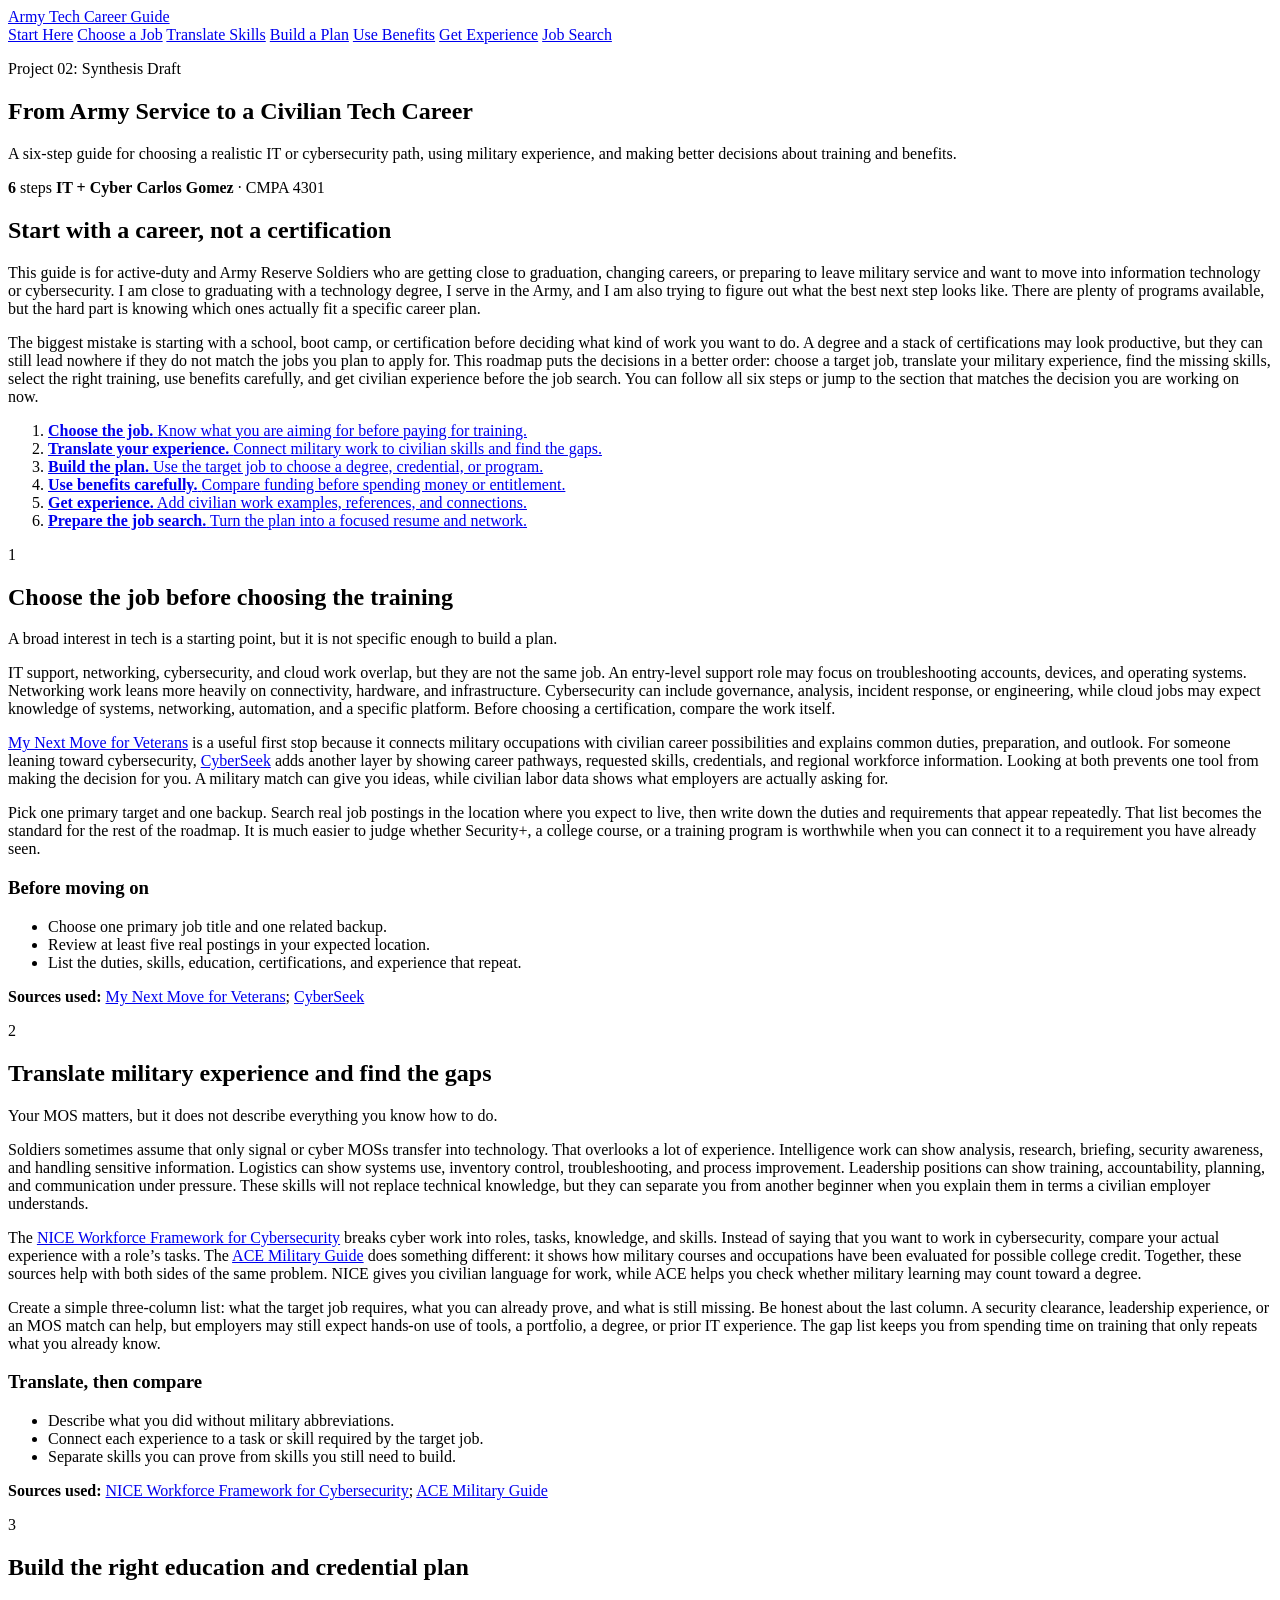
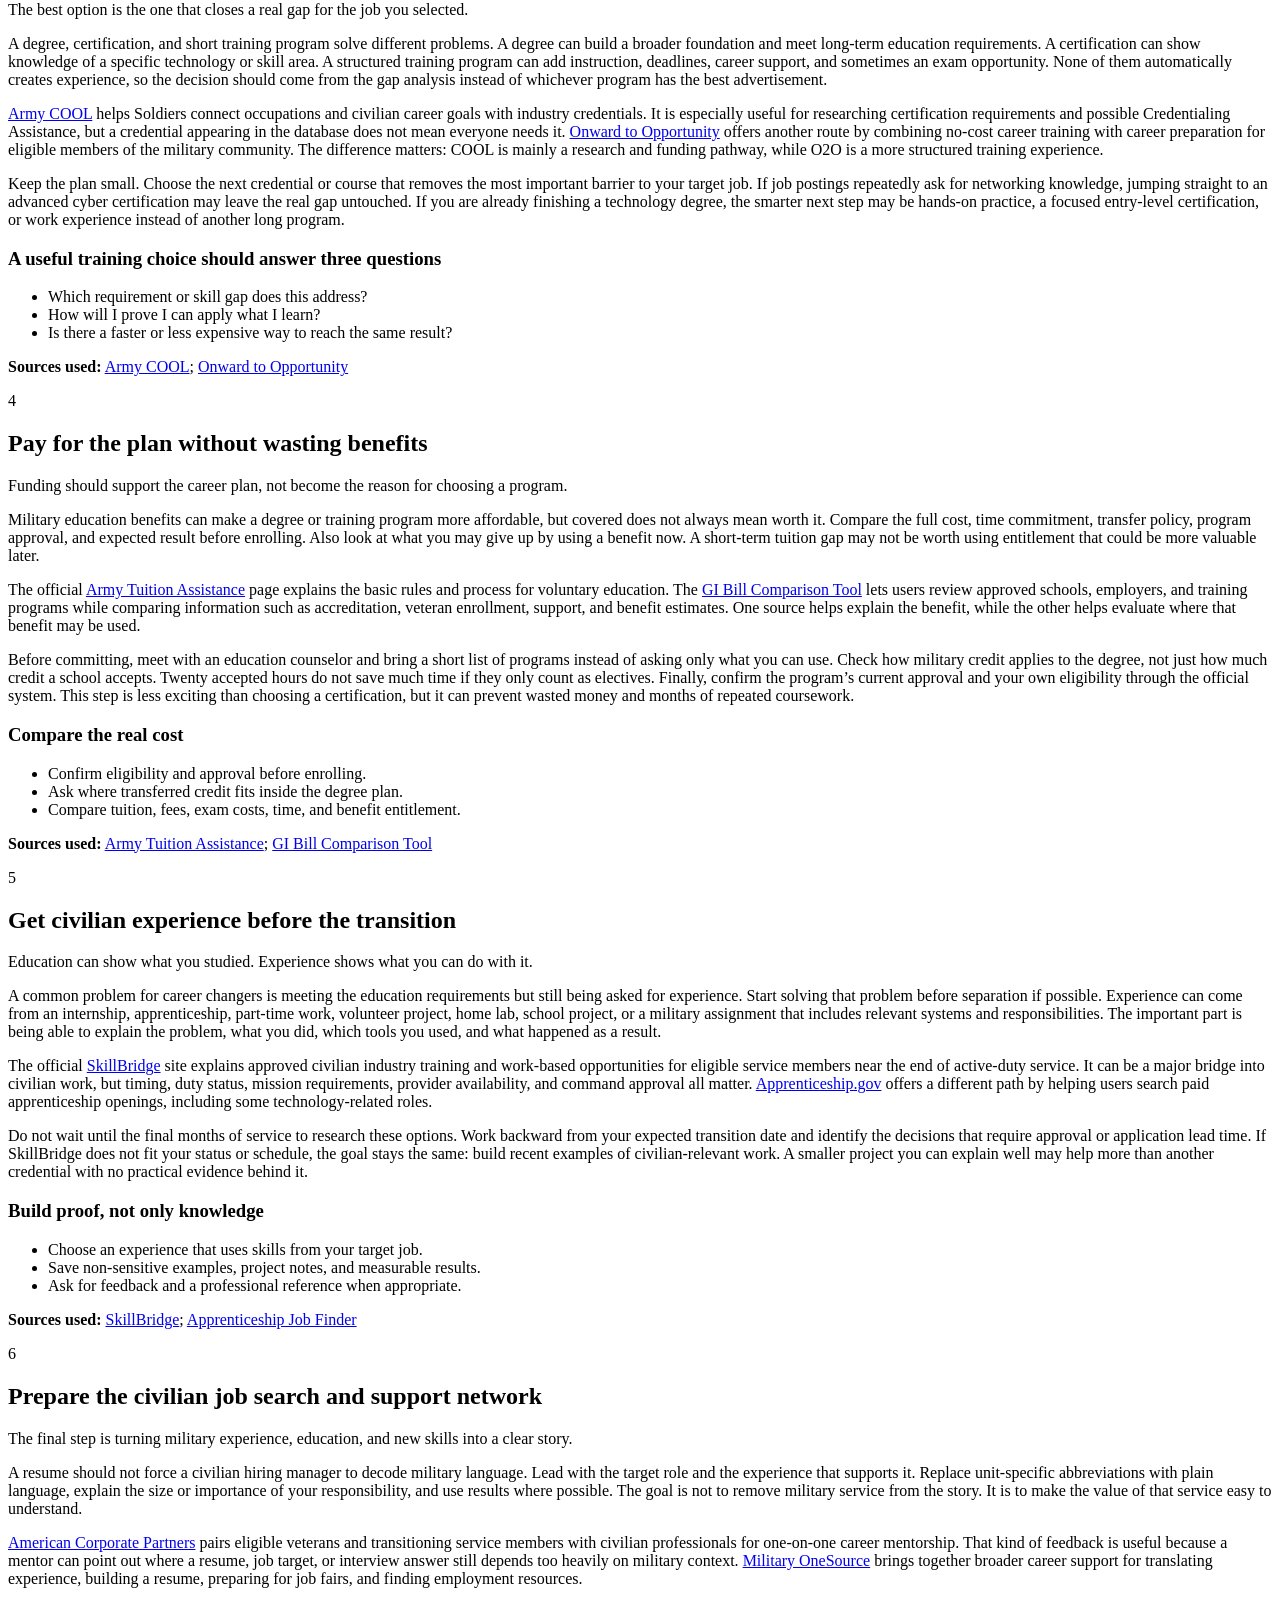
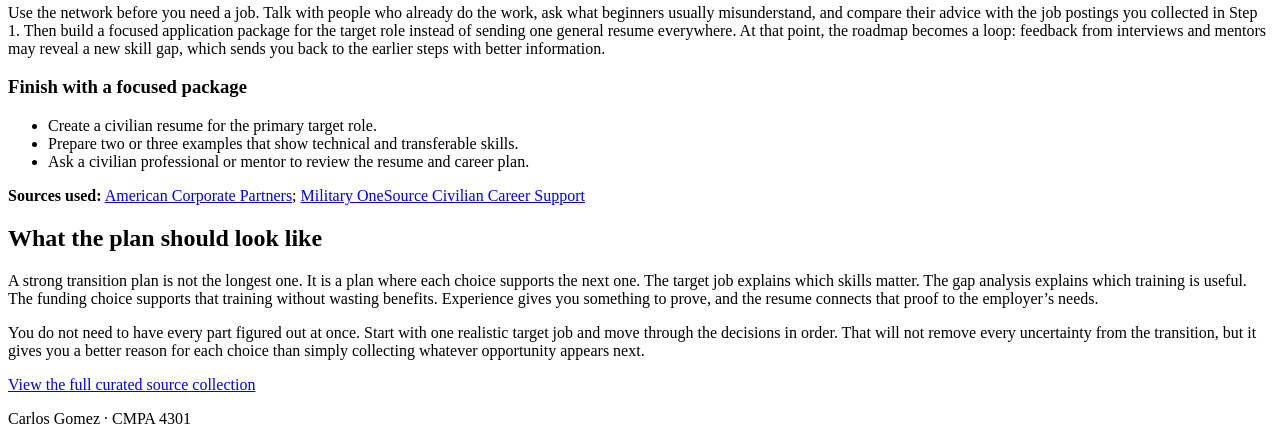
==== career-roadmap.html @ 0ba7e823 "Add career roadmap for Army soldiers transitioning to IT This HTML file provides a comprehensive roa" ====
<!DOCTYPE html>
<html lang="en">
<head>
  <meta charset="UTF-8">
  <meta name="viewport" content="width=device-width, initial-scale=1.0">
  <meta name="description" content="A practical roadmap for Army soldiers planning a transition into civilian IT and cybersecurity careers.">
  <title>Army-to-Tech Career Roadmap | Carlos Gomez</title>
  <link rel="stylesheet" href="roadmap.css">
</head>
<body>
  <header class="site-header">
    <div class="header-inner">
      <a class="site-name" href="index.html">Army Tech Career Guide</a>

      <nav aria-label="Roadmap sections">
        <a href="#introduction">Start Here</a>
        <a href="#job">Choose a Job</a>
        <a href="#skills">Translate Skills</a>
        <a href="#training">Build a Plan</a>
        <a href="#funding">Use Benefits</a>
        <a href="#experience">Get Experience</a>
        <a href="#job-search">Job Search</a>
      </nav>
    </div>
  </header>

  <main id="top">
    <section class="title-block" aria-labelledby="page-title">
      <p class="eyebrow">Project 02: Synthesis Draft</p>

      <h1 id="page-title">From Army Service to a Civilian Tech Career</h1>

      <p class="lead">
        A six-step guide for choosing a realistic IT or cybersecurity path,
        using military experience, and making better decisions about training
        and benefits.
      </p>

      <div class="collection-facts" aria-label="Guide details">
        <span><strong>6</strong> steps</span>
        <span><strong>IT + Cyber</strong></span>
        <span><strong>Carlos Gomez</strong> · CMPA 4301</span>
      </div>
    </section>

    <section id="introduction" class="introduction section-block">
      <div class="section-heading introduction-heading">
        <div>
          <h2>Start with a career, not a certification</h2>
        </div>
      </div>

      <div class="intro-copy">
        <p>
          This guide is for active-duty and Army Reserve Soldiers who are
          getting close to graduation, changing careers, or preparing to leave
          military service and want to move into information technology or
          cybersecurity. I am close to graduating with a technology degree, I
          serve in the Army, and I am also trying to figure out what the best
          next step looks like. There are plenty of programs available, but the
          hard part is knowing which ones actually fit a specific career plan.
        </p>

        <p>
          The biggest mistake is starting with a school, boot camp, or
          certification before deciding what kind of work you want to do. A
          degree and a stack of certifications may look productive, but they can
          still lead nowhere if they do not match the jobs you plan to apply
          for. This roadmap puts the decisions in a better order: choose a
          target job, translate your military experience, find the missing
          skills, select the right training, use benefits carefully, and get
          civilian experience before the job search. You can follow all six
          steps or jump to the section that matches the decision you are
          working on now.
        </p>
      </div>

      <ol class="roadmap-overview" aria-label="Six-step roadmap">
        <li>
          <a href="#job">
            <strong>Choose the job.</strong>
            <span>Know what you are aiming for before paying for training.</span>
          </a>
        </li>

        <li>
          <a href="#skills">
            <strong>Translate your experience.</strong>
            <span>Connect military work to civilian skills and find the gaps.</span>
          </a>
        </li>

        <li>
          <a href="#training">
            <strong>Build the plan.</strong>
            <span>Use the target job to choose a degree, credential, or program.</span>
          </a>
        </li>

        <li>
          <a href="#funding">
            <strong>Use benefits carefully.</strong>
            <span>Compare funding before spending money or entitlement.</span>
          </a>
        </li>

        <li>
          <a href="#experience">
            <strong>Get experience.</strong>
            <span>Add civilian work examples, references, and connections.</span>
          </a>
        </li>

        <li>
          <a href="#job-search">
            <strong>Prepare the job search.</strong>
            <span>Turn the plan into a focused resume and network.</span>
          </a>
        </li>
      </ol>
    </section>

    <section id="job" class="guide-section section-block">
      <div class="section-heading">
        <p class="section-number">1</p>

        <div>
          <h2>Choose the job before choosing the training</h2>
          <p>
            A broad interest in tech is a starting point, but it is not specific
            enough to build a plan.
          </p>
        </div>
      </div>

      <div class="guide-copy">
        <p>
          IT support, networking, cybersecurity, and cloud work overlap, but
          they are not the same job. An entry-level support role may focus on
          troubleshooting accounts, devices, and operating systems. Networking
          work leans more heavily on connectivity, hardware, and infrastructure.
          Cybersecurity can include governance, analysis, incident response, or
          engineering, while cloud jobs may expect knowledge of systems,
          networking, automation, and a specific platform. Before choosing a
          certification, compare the work itself.
        </p>

        <p>
          <a class="text-link"
             href="https://www.mynextmove.org/vets/"
             target="_blank"
             rel="noopener">My Next Move for Veterans</a>
          is a useful first stop because it connects military occupations with
          civilian career possibilities and explains common duties,
          preparation, and outlook. For someone leaning toward cybersecurity,
          <a class="text-link"
             href="https://www.cyberseek.org/"
             target="_blank"
             rel="noopener">CyberSeek</a>
          adds another layer by showing career pathways, requested skills,
          credentials, and regional workforce information. Looking at both
          prevents one tool from making the decision for you. A military match
          can give you ideas, while civilian labor data shows what employers are
          actually asking for.
        </p>

        <p>
          Pick one primary target and one backup. Search real job postings in
          the location where you expect to live, then write down the duties and
          requirements that appear repeatedly. That list becomes the standard
          for the rest of the roadmap. It is much easier to judge whether
          Security+, a college course, or a training program is worthwhile when
          you can connect it to a requirement you have already seen.
        </p>
      </div>

      <div class="action-box">
        <h3>Before moving on</h3>

        <ul>
          <li>Choose one primary job title and one related backup.</li>
          <li>Review at least five real postings in your expected location.</li>
          <li>
            List the duties, skills, education, certifications, and experience
            that repeat.
          </li>
        </ul>
      </div>

      <p class="section-sources">
        <strong>Sources used:</strong>
        <a href="https://www.mynextmove.org/vets/"
           target="_blank"
           rel="noopener">My Next Move for Veterans</a>;
        <a href="https://www.cyberseek.org/"
           target="_blank"
           rel="noopener">CyberSeek</a>
      </p>
    </section>

    <section id="skills" class="guide-section section-block">
      <div class="section-heading">
        <p class="section-number">2</p>

        <div>
          <h2>Translate military experience and find the gaps</h2>
          <p>
            Your MOS matters, but it does not describe everything you know how
            to do.
          </p>
        </div>
      </div>

      <div class="guide-copy">
        <p>
          Soldiers sometimes assume that only signal or cyber MOSs transfer
          into technology. That overlooks a lot of experience. Intelligence
          work can show analysis, research, briefing, security awareness, and
          handling sensitive information. Logistics can show systems use,
          inventory control, troubleshooting, and process improvement.
          Leadership positions can show training, accountability, planning, and
          communication under pressure. These skills will not replace technical
          knowledge, but they can separate you from another beginner when you
          explain them in terms a civilian employer understands.
        </p>

        <p>
          The
          <a class="text-link"
             href="https://csrc.nist.gov/pubs/sp/800/181/r1/final"
             target="_blank"
             rel="noopener">NICE Workforce Framework for Cybersecurity</a>
          breaks cyber work into roles, tasks, knowledge, and skills. Instead
          of saying that you want to work in cybersecurity, compare your actual
          experience with a role’s tasks. The
          <a class="text-link"
             href="https://militaryguide.acenet.edu/"
             target="_blank"
             rel="noopener">ACE Military Guide</a>
          does something different: it shows how military courses and
          occupations have been evaluated for possible college credit.
          Together, these sources help with both sides of the same problem.
          NICE gives you civilian language for work, while ACE helps you check
          whether military learning may count toward a degree.
        </p>

        <p>
          Create a simple three-column list: what the target job requires, what
          you can already prove, and what is still missing. Be honest about the
          last column. A security clearance, leadership experience, or an MOS
          match can help, but employers may still expect hands-on use of tools,
          a portfolio, a degree, or prior IT experience. The gap list keeps you
          from spending time on training that only repeats what you already
          know.
        </p>
      </div>

      <div class="action-box">
        <h3>Translate, then compare</h3>

        <ul>
          <li>Describe what you did without military abbreviations.</li>
          <li>
            Connect each experience to a task or skill required by the target
            job.
          </li>
          <li>
            Separate skills you can prove from skills you still need to build.
          </li>
        </ul>
      </div>

      <p class="section-sources">
        <strong>Sources used:</strong>
        <a href="https://csrc.nist.gov/pubs/sp/800/181/r1/final"
           target="_blank"
           rel="noopener">NICE Workforce Framework for Cybersecurity</a>;
        <a href="https://militaryguide.acenet.edu/"
           target="_blank"
           rel="noopener">ACE Military Guide</a>
      </p>
    </section>

    <section id="training" class="guide-section section-block">
      <div class="section-heading">
        <p class="section-number">3</p>

        <div>
          <h2>Build the right education and credential plan</h2>
          <p>
            The best option is the one that closes a real gap for the job you
            selected.
          </p>
        </div>
      </div>

      <div class="guide-copy">
        <p>
          A degree, certification, and short training program solve different
          problems. A degree can build a broader foundation and meet long-term
          education requirements. A certification can show knowledge of a
          specific technology or skill area. A structured training program can
          add instruction, deadlines, career support, and sometimes an exam
          opportunity. None of them automatically creates experience, so the
          decision should come from the gap analysis instead of whichever
          program has the best advertisement.
        </p>

        <p>
          <a class="text-link"
             href="https://www.cool.osd.mil/army/index.html"
             target="_blank"
             rel="noopener">Army COOL</a>
          helps Soldiers connect occupations and civilian career goals with
          industry credentials. It is especially useful for researching
          certification requirements and possible Credentialing Assistance,
          but a credential appearing in the database does not mean everyone
          needs it.
          <a class="text-link"
             href="https://ivmf.syracuse.edu/programs/career-training/about-o2o/"
             target="_blank"
             rel="noopener">Onward to Opportunity</a>
          offers another route by combining no-cost career training with career
          preparation for eligible members of the military community. The
          difference matters: COOL is mainly a research and funding pathway,
          while O2O is a more structured training experience.
        </p>

        <p>
          Keep the plan small. Choose the next credential or course that
          removes the most important barrier to your target job. If job postings
          repeatedly ask for networking knowledge, jumping straight to an
          advanced cyber certification may leave the real gap untouched. If
          you are already finishing a technology degree, the smarter next step
          may be hands-on practice, a focused entry-level certification, or
          work experience instead of another long program.
        </p>
      </div>

      <div class="action-box">
        <h3>A useful training choice should answer three questions</h3>

        <ul>
          <li>Which requirement or skill gap does this address?</li>
          <li>How will I prove I can apply what I learn?</li>
          <li>
            Is there a faster or less expensive way to reach the same result?
          </li>
        </ul>
      </div>

      <p class="section-sources">
        <strong>Sources used:</strong>
        <a href="https://www.cool.osd.mil/army/index.html"
           target="_blank"
           rel="noopener">Army COOL</a>;
        <a href="https://ivmf.syracuse.edu/programs/career-training/about-o2o/"
           target="_blank"
           rel="noopener">Onward to Opportunity</a>
      </p>
    </section>

    <section id="funding" class="guide-section section-block">
      <div class="section-heading">
        <p class="section-number">4</p>

        <div>
          <h2>Pay for the plan without wasting benefits</h2>
          <p>
            Funding should support the career plan, not become the reason for
            choosing a program.
          </p>
        </div>
      </div>

      <div class="guide-copy">
        <p>
          Military education benefits can make a degree or training program
          more affordable, but covered does not always mean worth it. Compare
          the full cost, time commitment, transfer policy, program approval, and
          expected result before enrolling. Also look at what you may give up by
          using a benefit now. A short-term tuition gap may not be worth using
          entitlement that could be more valuable later.
        </p>

        <p>
          The official
          <a class="text-link"
             href="https://myarmybenefits.us.army.mil/Benefit-Library/Federal-Benefits/Tuition-Assistance-%28TA%29"
             target="_blank"
             rel="noopener">Army Tuition Assistance</a>
          page explains the basic rules and process for voluntary education.
          The
          <a class="text-link"
             href="https://www.va.gov/education/gi-bill-comparison-tool/"
             target="_blank"
             rel="noopener">GI Bill Comparison Tool</a>
          lets users review approved schools, employers, and training programs
          while comparing information such as accreditation, veteran
          enrollment, support, and benefit estimates. One source helps explain
          the benefit, while the other helps evaluate where that benefit may be
          used.
        </p>

        <p>
          Before committing, meet with an education counselor and bring a short
          list of programs instead of asking only what you can use. Check how
          military credit applies to the degree, not just how much credit a
          school accepts. Twenty accepted hours do not save much time if they
          only count as electives. Finally, confirm the program’s current
          approval and your own eligibility through the official system. This
          step is less exciting than choosing a certification, but it can
          prevent wasted money and months of repeated coursework.
        </p>
      </div>

      <div class="action-box">
        <h3>Compare the real cost</h3>

        <ul>
          <li>Confirm eligibility and approval before enrolling.</li>
          <li>Ask where transferred credit fits inside the degree plan.</li>
          <li>
            Compare tuition, fees, exam costs, time, and benefit entitlement.
          </li>
        </ul>
      </div>

      <p class="section-sources">
        <strong>Sources used:</strong>
        <a href="https://myarmybenefits.us.army.mil/Benefit-Library/Federal-Benefits/Tuition-Assistance-%28TA%29"
           target="_blank"
           rel="noopener">Army Tuition Assistance</a>;
        <a href="https://www.va.gov/education/gi-bill-comparison-tool/"
           target="_blank"
           rel="noopener">GI Bill Comparison Tool</a>
      </p>
    </section>

    <section id="experience" class="guide-section section-block">
      <div class="section-heading">
        <p class="section-number">5</p>

        <div>
          <h2>Get civilian experience before the transition</h2>
          <p>
            Education can show what you studied. Experience shows what you can
            do with it.
          </p>
        </div>
      </div>

      <div class="guide-copy">
        <p>
          A common problem for career changers is meeting the education
          requirements but still being asked for experience. Start solving that
          problem before separation if possible. Experience can come from an
          internship, apprenticeship, part-time work, volunteer project, home
          lab, school project, or a military assignment that includes relevant
          systems and responsibilities. The important part is being able to
          explain the problem, what you did, which tools you used, and what
          happened as a result.
        </p>

        <p>
          The official
          <a class="text-link"
             href="https://www.skillbridge.mil/"
             target="_blank"
             rel="noopener">SkillBridge</a>
          site explains approved civilian industry training and work-based
          opportunities for eligible service members near the end of
          active-duty service. It can be a major bridge into civilian work, but
          timing, duty status, mission requirements, provider availability, and
          command approval all matter.
          <a class="text-link"
             href="https://www.apprenticeship.gov/apprenticeship-job-finder"
             target="_blank"
             rel="noopener">Apprenticeship.gov</a>
          offers a different path by helping users search paid apprenticeship
          openings, including some technology-related roles.
        </p>

        <p>
          Do not wait until the final months of service to research these
          options. Work backward from your expected transition date and identify
          the decisions that require approval or application lead time. If
          SkillBridge does not fit your status or schedule, the goal stays the
          same: build recent examples of civilian-relevant work. A smaller
          project you can explain well may help more than another credential
          with no practical evidence behind it.
        </p>
      </div>

      <div class="action-box">
        <h3>Build proof, not only knowledge</h3>

        <ul>
          <li>Choose an experience that uses skills from your target job.</li>
          <li>
            Save non-sensitive examples, project notes, and measurable results.
          </li>
          <li>
            Ask for feedback and a professional reference when appropriate.
          </li>
        </ul>
      </div>

      <p class="section-sources">
        <strong>Sources used:</strong>
        <a href="https://www.skillbridge.mil/"
           target="_blank"
           rel="noopener">SkillBridge</a>;
        <a href="https://www.apprenticeship.gov/apprenticeship-job-finder"
           target="_blank"
           rel="noopener">Apprenticeship Job Finder</a>
      </p>
    </section>

    <section id="job-search" class="guide-section section-block">
      <div class="section-heading">
        <p class="section-number">6</p>

        <div>
          <h2>Prepare the civilian job search and support network</h2>
          <p>
            The final step is turning military experience, education, and new
            skills into a clear story.
          </p>
        </div>
      </div>

      <div class="guide-copy">
        <p>
          A resume should not force a civilian hiring manager to decode military
          language. Lead with the target role and the experience that supports
          it. Replace unit-specific abbreviations with plain language, explain
          the size or importance of your responsibility, and use results where
          possible. The goal is not to remove military service from the story.
          It is to make the value of that service easy to understand.
        </p>

        <p>
          <a class="text-link"
             href="https://www.acp-usa.org/"
             target="_blank"
             rel="noopener">American Corporate Partners</a>
          pairs eligible veterans and transitioning service members with
          civilian professionals for one-on-one career mentorship. That kind of
          feedback is useful because a mentor can point out where a resume, job
          target, or interview answer still depends too heavily on military
          context.
          <a class="text-link"
             href="https://www.militaryonesource.mil/resources/millife-guides/employment/"
             target="_blank"
             rel="noopener">Military OneSource</a>
          brings together broader career support for translating experience,
          building a resume, preparing for job fairs, and finding employment
          resources.
        </p>

        <p>
          Use the network before you need a job. Talk with people who already
          do the work, ask what beginners usually misunderstand, and compare
          their advice with the job postings you collected in Step 1. Then
          build a focused application package for the target role instead of
          sending one general resume everywhere. At that point, the roadmap
          becomes a loop: feedback from interviews and mentors may reveal a new
          skill gap, which sends you back to the earlier steps with better
          information.
        </p>
      </div>

      <div class="action-box">
        <h3>Finish with a focused package</h3>

        <ul>
          <li>Create a civilian resume for the primary target role.</li>
          <li>
            Prepare two or three examples that show technical and transferable
            skills.
          </li>
          <li>
            Ask a civilian professional or mentor to review the resume and
            career plan.
          </li>
        </ul>
      </div>

      <p class="section-sources">
        <strong>Sources used:</strong>
        <a href="https://www.acp-usa.org/"
           target="_blank"
           rel="noopener">American Corporate Partners</a>;
        <a href="https://www.militaryonesource.mil/resources/millife-guides/employment/"
           target="_blank"
           rel="noopener">Military OneSource Civilian Career Support</a>
      </p>
    </section>

    <section class="closing section-block">
      <h2>What the plan should look like</h2>

      <div class="intro-copy">
        <p>
          A strong transition plan is not the longest one. It is a plan where
          each choice supports the next one. The target job explains which
          skills matter. The gap analysis explains which training is useful.
          The funding choice supports that training without wasting benefits.
          Experience gives you something to prove, and the resume connects that
          proof to the employer’s needs.
        </p>

        <p>
          You do not need to have every part figured out at once. Start with one
          realistic target job and move through the decisions in order. That
          will not remove every uncertainty from the transition, but it gives
          you a better reason for each choice than simply collecting whatever
          opportunity appears next.
        </p>
      </div>

      <p class="back-link">
        <a href="index.html">View the full curated source collection</a>
      </p>
    </section>
  </main>

  <footer>
    <p>Carlos Gomez · CMPA 4301</p>
  </footer>
</body>
</html>
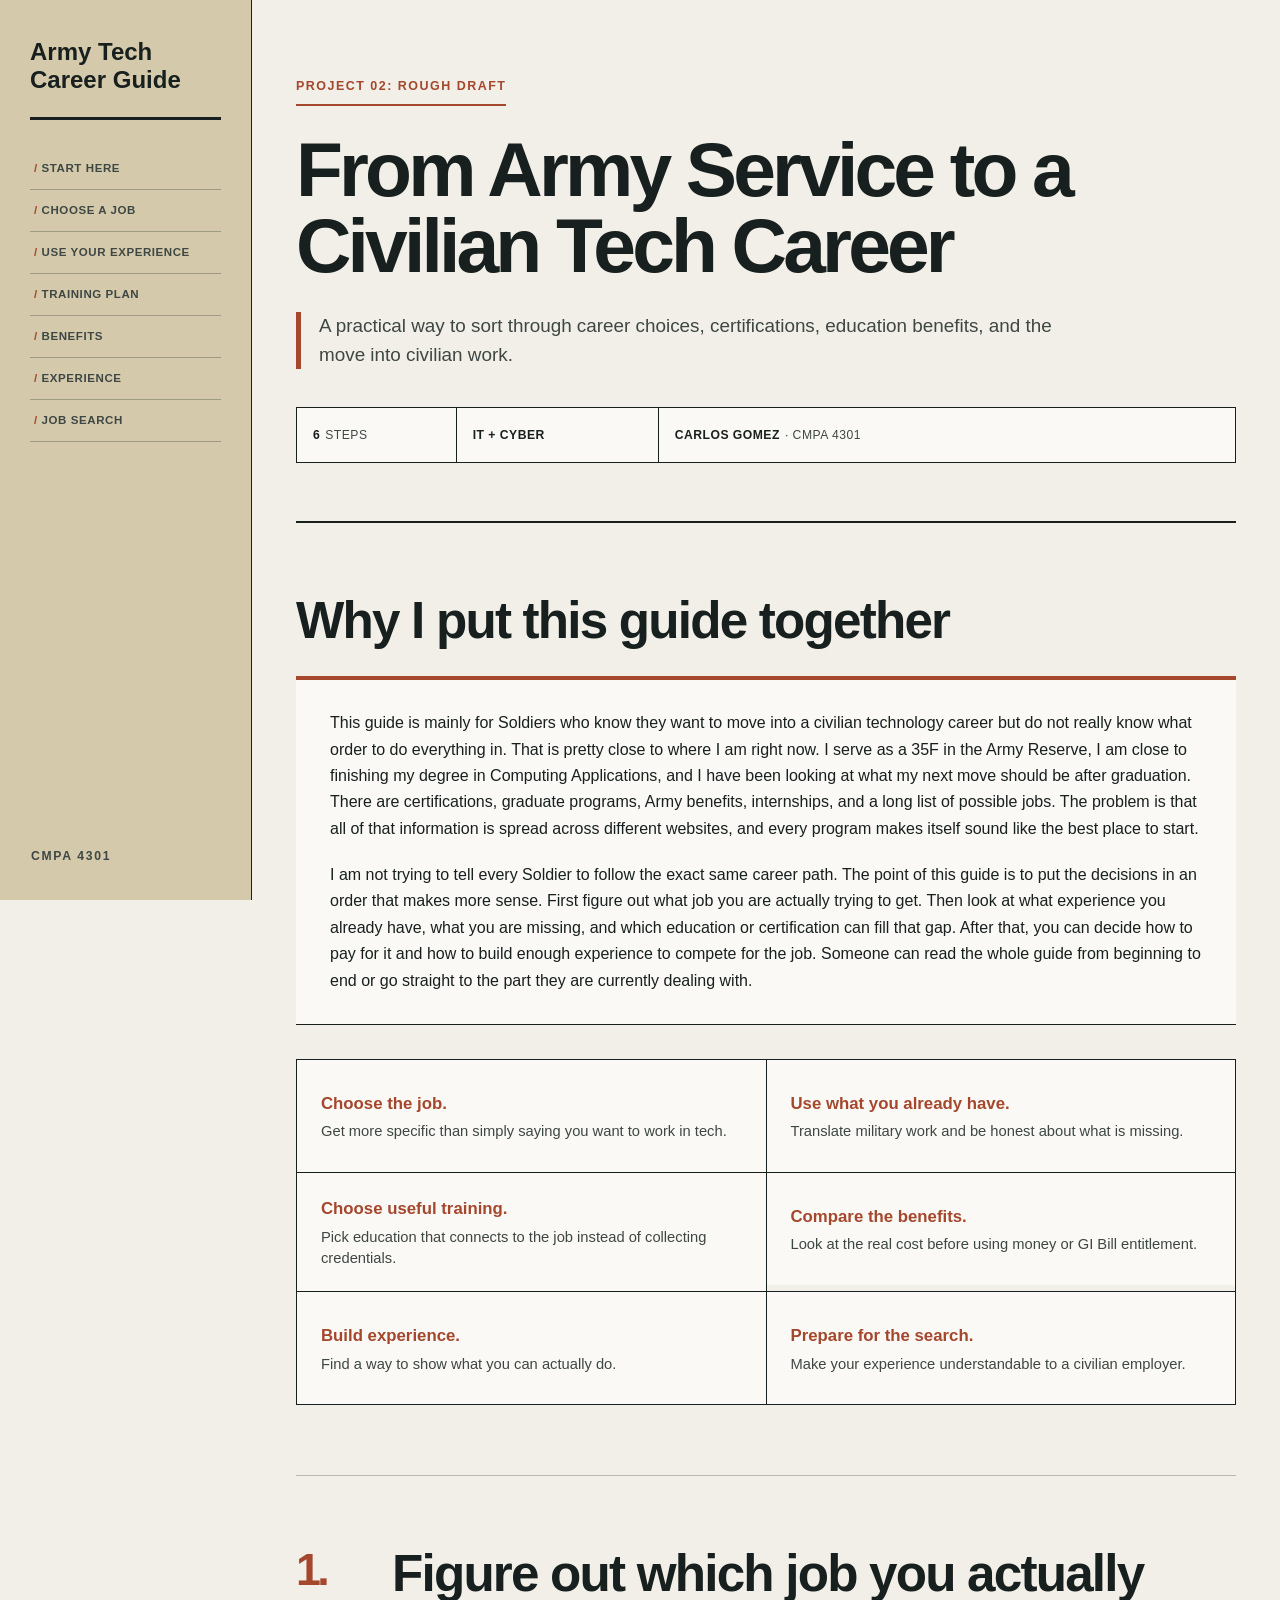
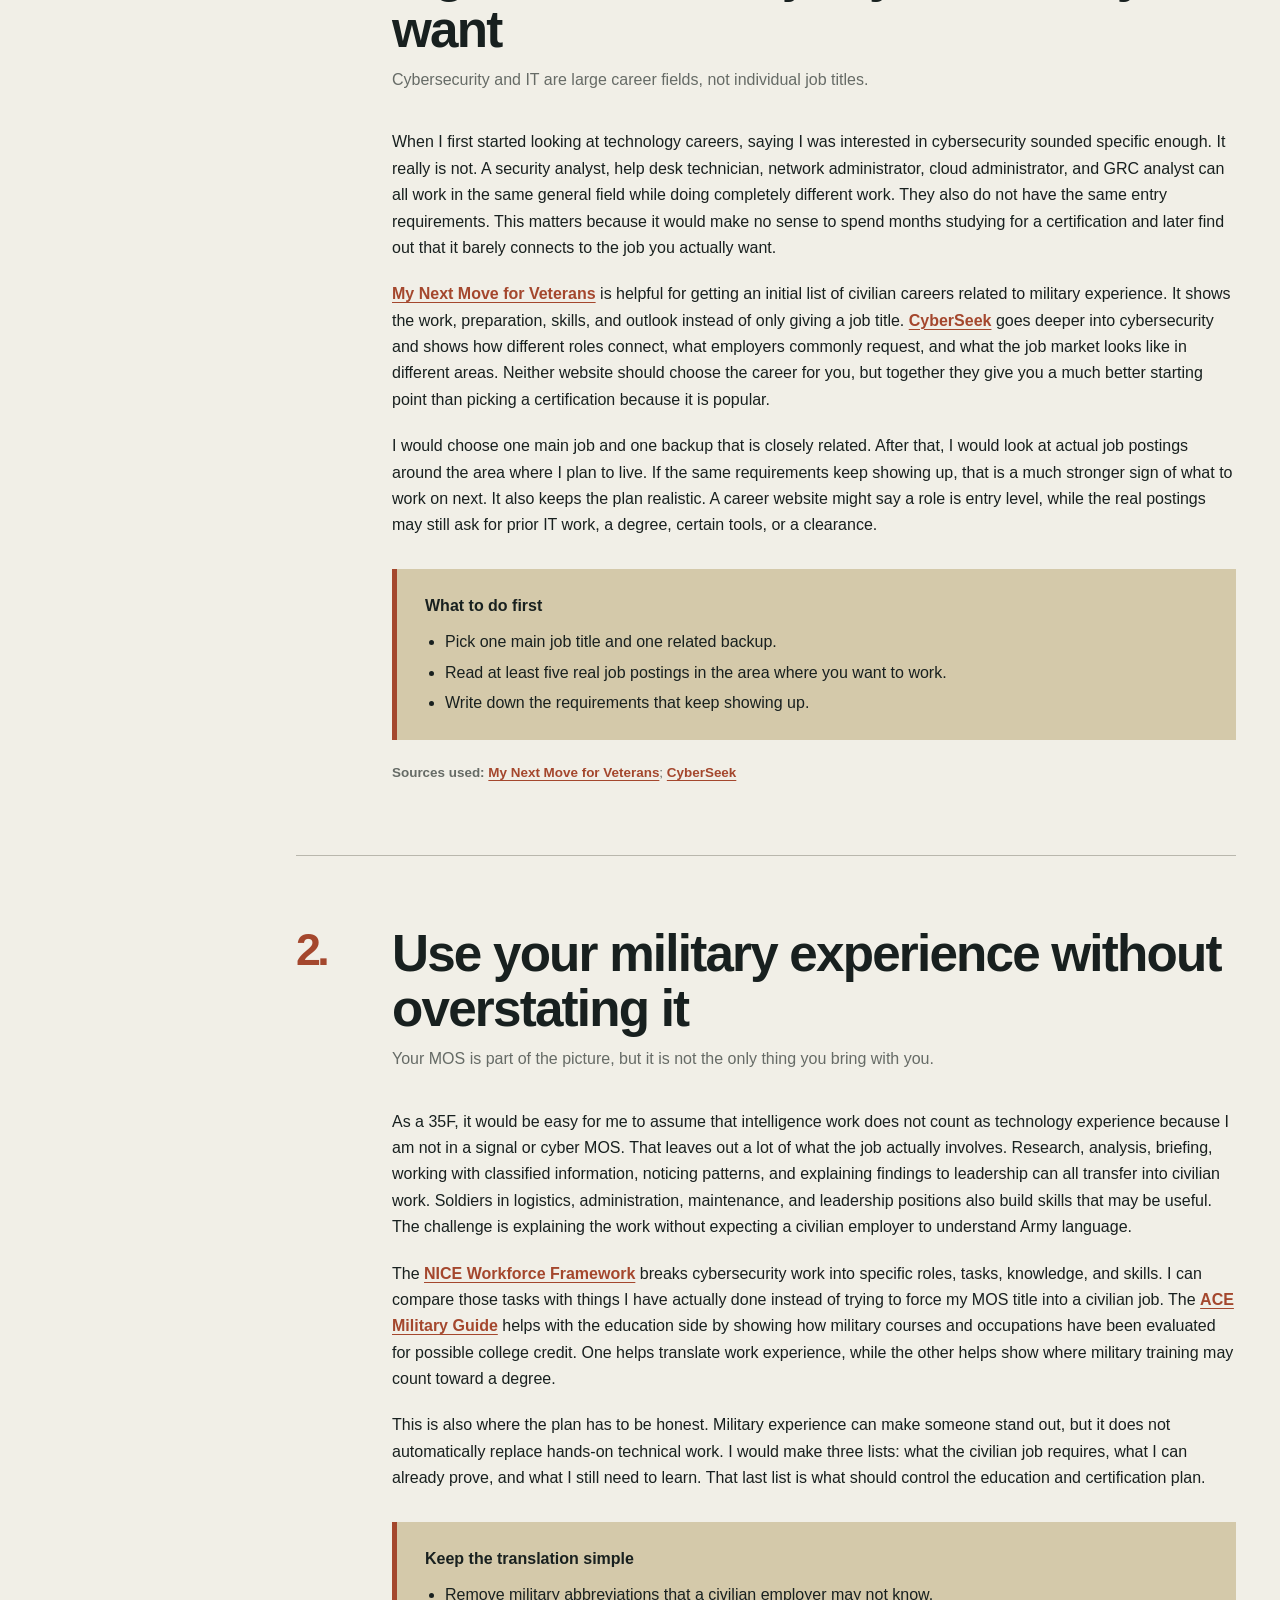
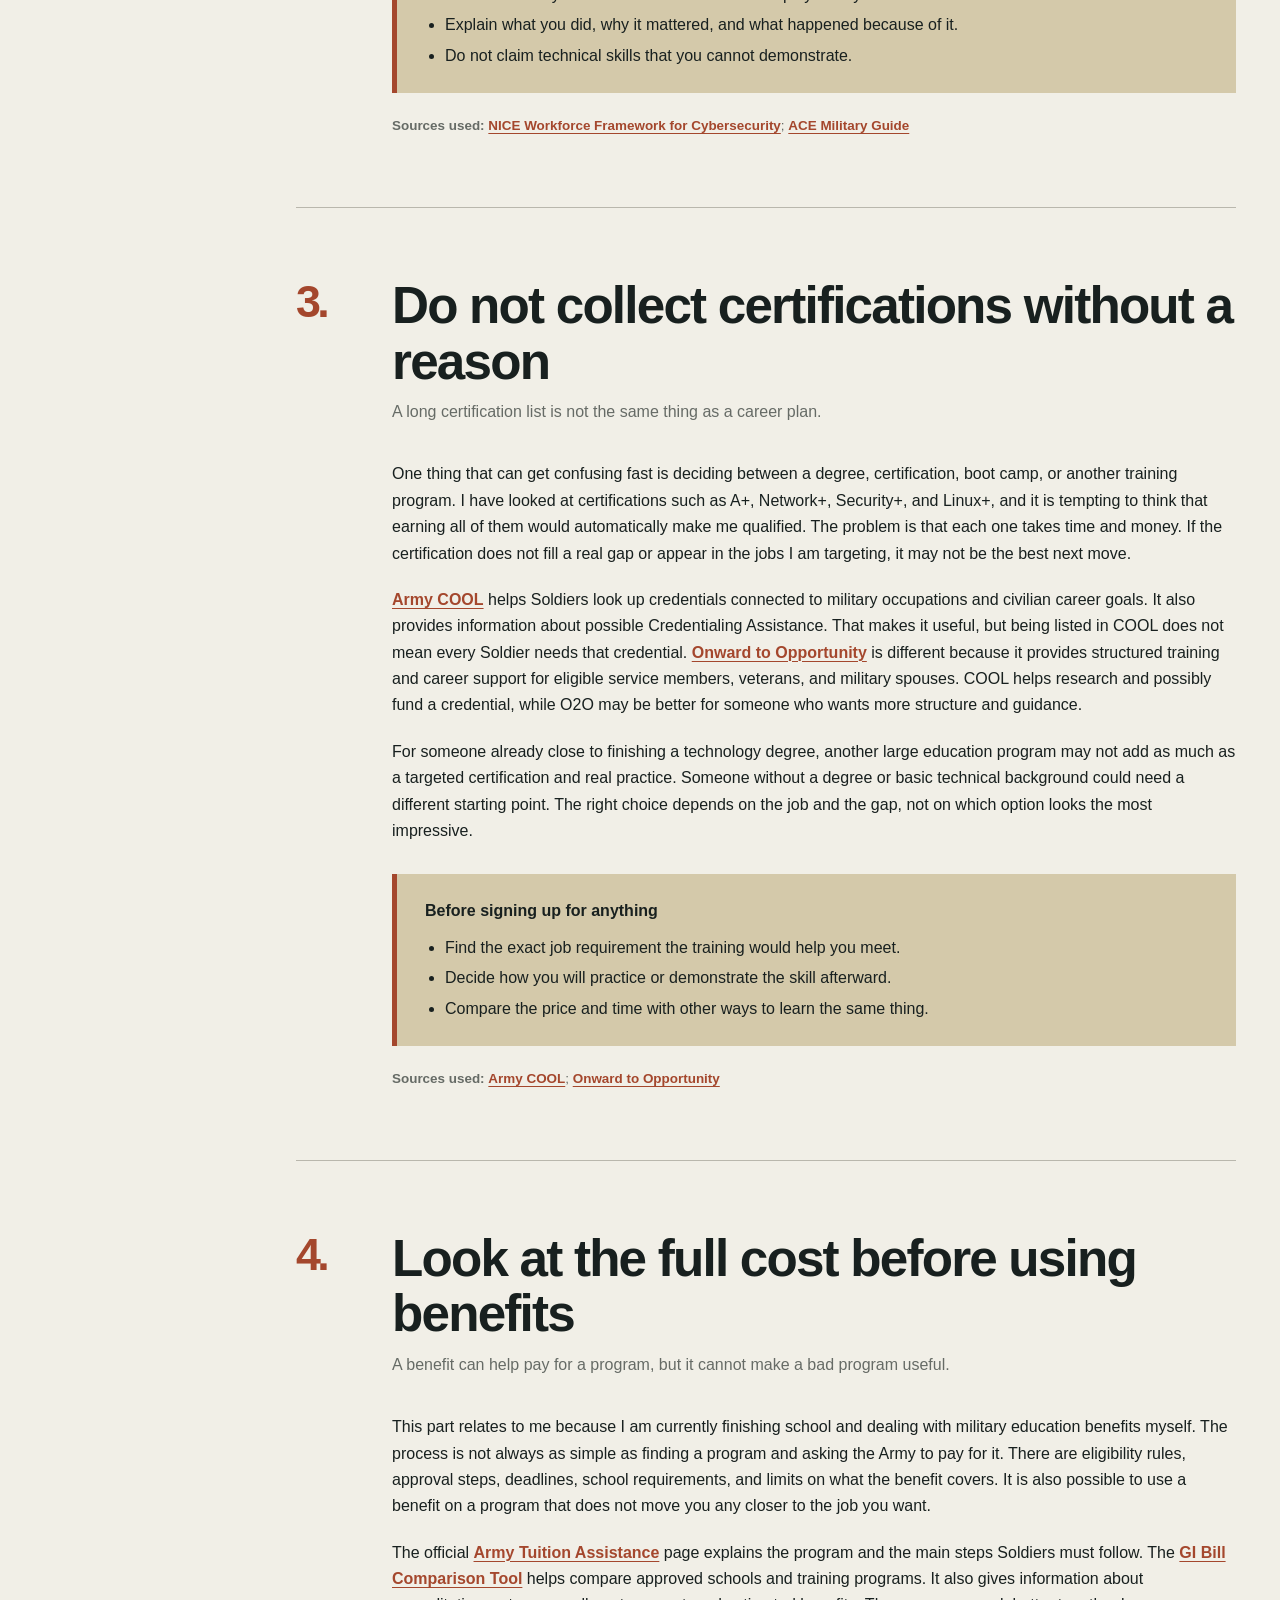
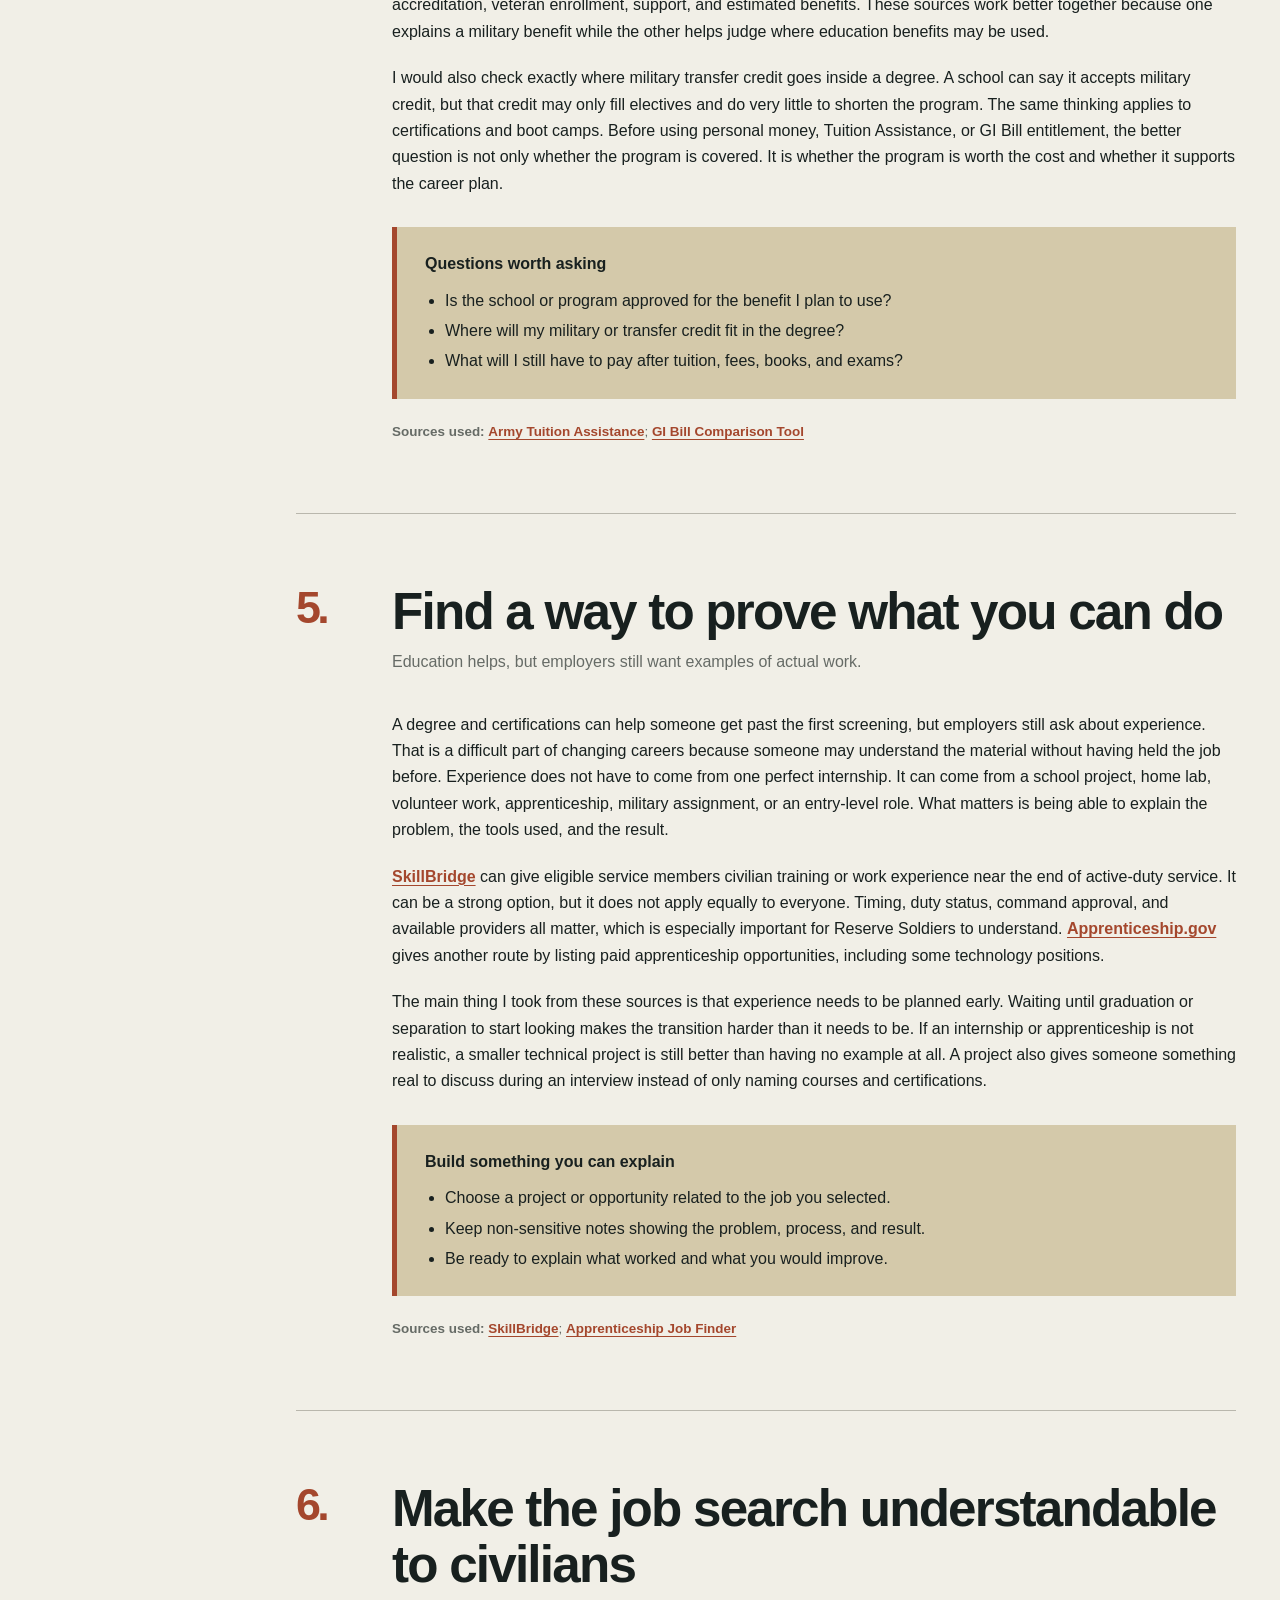
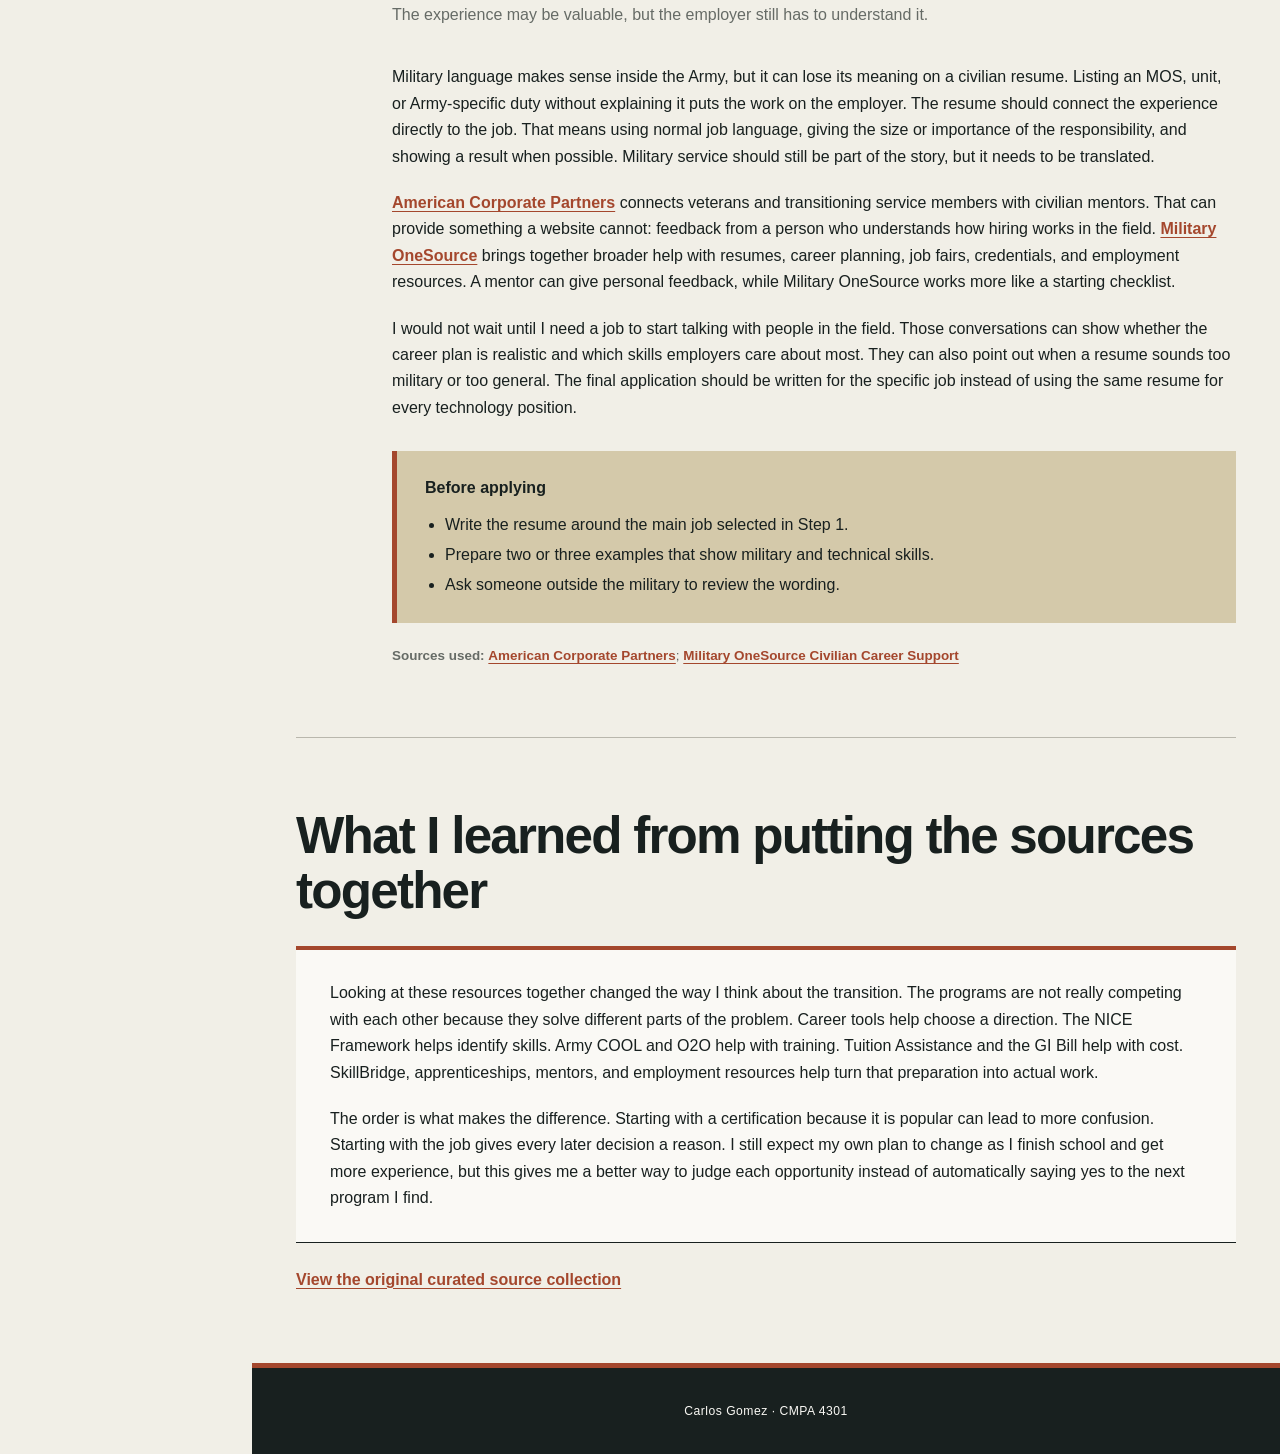
==== commit f699b530: "Revise career roadmap content for clarity and accuracy" ====
--- a/career-roadmap.html
+++ b/career-roadmap.html
@@ -3,7 +3,7 @@
 <head>
   <meta charset="UTF-8">
   <meta name="viewport" content="width=device-width, initial-scale=1.0">
-  <meta name="description" content="A practical roadmap for Army soldiers planning a transition into civilian IT and cybersecurity careers.">
+  <meta name="description" content="A practical guide for Soldiers planning a move into civilian IT and cybersecurity careers.">
   <title>Army-to-Tech Career Roadmap | Carlos Gomez</title>
   <link rel="stylesheet" href="roadmap.css">
 </head>
@@ -15,10 +15,10 @@
       <nav aria-label="Roadmap sections">
         <a href="#introduction">Start Here</a>
         <a href="#job">Choose a Job</a>
-        <a href="#skills">Translate Skills</a>
-        <a href="#training">Build a Plan</a>
-        <a href="#funding">Use Benefits</a>
-        <a href="#experience">Get Experience</a>
+        <a href="#skills">Use Your Experience</a>
+        <a href="#training">Training Plan</a>
+        <a href="#funding">Benefits</a>
+        <a href="#experience">Experience</a>
         <a href="#job-search">Job Search</a>
       </nav>
     </div>
@@ -26,14 +26,13 @@
 
   <main id="top">
     <section class="title-block" aria-labelledby="page-title">
-      <p class="eyebrow">Project 02: Synthesis Draft</p>
+      <p class="eyebrow">Project 02: Rough Draft</p>
 
       <h1 id="page-title">From Army Service to a Civilian Tech Career</h1>
 
       <p class="lead">
-        A six-step guide for choosing a realistic IT or cybersecurity path,
-        using military experience, and making better decisions about training
-        and benefits.
+        A practical way to sort through career choices, certifications,
+        education benefits, and the move into civilian work.
       </p>
 
       <div class="collection-facts" aria-label="Guide details">
@@ -46,32 +45,34 @@
     <section id="introduction" class="introduction section-block">
       <div class="section-heading introduction-heading">
         <div>
-          <h2>Start with a career, not a certification</h2>
+          <h2>Why I put this guide together</h2>
         </div>
       </div>
 
       <div class="intro-copy">
         <p>
-          This guide is for active-duty and Army Reserve Soldiers who are
-          getting close to graduation, changing careers, or preparing to leave
-          military service and want to move into information technology or
-          cybersecurity. I am close to graduating with a technology degree, I
-          serve in the Army, and I am also trying to figure out what the best
-          next step looks like. There are plenty of programs available, but the
-          hard part is knowing which ones actually fit a specific career plan.
-        </p>
-
-        <p>
-          The biggest mistake is starting with a school, boot camp, or
-          certification before deciding what kind of work you want to do. A
-          degree and a stack of certifications may look productive, but they can
-          still lead nowhere if they do not match the jobs you plan to apply
-          for. This roadmap puts the decisions in a better order: choose a
-          target job, translate your military experience, find the missing
-          skills, select the right training, use benefits carefully, and get
-          civilian experience before the job search. You can follow all six
-          steps or jump to the section that matches the decision you are
-          working on now.
+          This guide is mainly for Soldiers who know they want to move into a
+          civilian technology career but do not really know what order to do
+          everything in. That is pretty close to where I am right now. I serve
+          as a 35F in the Army Reserve, I am close to finishing my degree in
+          Computing Applications, and I have been looking at what my next move
+          should be after graduation. There are certifications, graduate
+          programs, Army benefits, internships, and a long list of possible
+          jobs. The problem is that all of that information is spread across
+          different websites, and every program makes itself sound like the
+          best place to start.
+        </p>
+
+        <p>
+          I am not trying to tell every Soldier to follow the exact same career
+          path. The point of this guide is to put the decisions in an order that
+          makes more sense. First figure out what job you are actually trying to
+          get. Then look at what experience you already have, what you are
+          missing, and which education or certification can fill that gap.
+          After that, you can decide how to pay for it and how to build enough
+          experience to compete for the job. Someone can read the whole guide
+          from beginning to end or go straight to the part they are currently
+          dealing with.
         </p>
       </div>
 
@@ -79,42 +80,55 @@
         <li>
           <a href="#job">
             <strong>Choose the job.</strong>
-            <span>Know what you are aiming for before paying for training.</span>
+            <span>
+              Get more specific than simply saying you want to work in tech.
+            </span>
           </a>
         </li>
 
         <li>
           <a href="#skills">
-            <strong>Translate your experience.</strong>
-            <span>Connect military work to civilian skills and find the gaps.</span>
+            <strong>Use what you already have.</strong>
+            <span>
+              Translate military work and be honest about what is missing.
+            </span>
           </a>
         </li>
 
         <li>
           <a href="#training">
-            <strong>Build the plan.</strong>
-            <span>Use the target job to choose a degree, credential, or program.</span>
+            <strong>Choose useful training.</strong>
+            <span>
+              Pick education that connects to the job instead of collecting
+              credentials.
+            </span>
           </a>
         </li>
 
         <li>
           <a href="#funding">
-            <strong>Use benefits carefully.</strong>
-            <span>Compare funding before spending money or entitlement.</span>
+            <strong>Compare the benefits.</strong>
+            <span>
+              Look at the real cost before using money or GI Bill entitlement.
+            </span>
           </a>
         </li>
 
         <li>
           <a href="#experience">
-            <strong>Get experience.</strong>
-            <span>Add civilian work examples, references, and connections.</span>
+            <strong>Build experience.</strong>
+            <span>
+              Find a way to show what you can actually do.
+            </span>
           </a>
         </li>
 
         <li>
           <a href="#job-search">
-            <strong>Prepare the job search.</strong>
-            <span>Turn the plan into a focused resume and network.</span>
+            <strong>Prepare for the search.</strong>
+            <span>
+              Make your experience understandable to a civilian employer.
+            </span>
           </a>
         </li>
       </ol>
@@ -125,76 +139,85 @@
         <p class="section-number">1</p>
 
         <div>
-          <h2>Choose the job before choosing the training</h2>
+          <h2>Figure out which job you actually want</h2>
           <p>
-            A broad interest in tech is a starting point, but it is not specific
-            enough to build a plan.
+            Cybersecurity and IT are large career fields, not individual job
+            titles.
           </p>
         </div>
       </div>
 
       <div class="guide-copy">
         <p>
-          IT support, networking, cybersecurity, and cloud work overlap, but
-          they are not the same job. An entry-level support role may focus on
-          troubleshooting accounts, devices, and operating systems. Networking
-          work leans more heavily on connectivity, hardware, and infrastructure.
-          Cybersecurity can include governance, analysis, incident response, or
-          engineering, while cloud jobs may expect knowledge of systems,
-          networking, automation, and a specific platform. Before choosing a
-          certification, compare the work itself.
-        </p>
-
-        <p>
-          <a class="text-link"
-             href="https://www.mynextmove.org/vets/"
-             target="_blank"
-             rel="noopener">My Next Move for Veterans</a>
-          is a useful first stop because it connects military occupations with
-          civilian career possibilities and explains common duties,
-          preparation, and outlook. For someone leaning toward cybersecurity,
-          <a class="text-link"
-             href="https://www.cyberseek.org/"
-             target="_blank"
-             rel="noopener">CyberSeek</a>
-          adds another layer by showing career pathways, requested skills,
-          credentials, and regional workforce information. Looking at both
-          prevents one tool from making the decision for you. A military match
-          can give you ideas, while civilian labor data shows what employers are
-          actually asking for.
-        </p>
-
-        <p>
-          Pick one primary target and one backup. Search real job postings in
-          the location where you expect to live, then write down the duties and
-          requirements that appear repeatedly. That list becomes the standard
-          for the rest of the roadmap. It is much easier to judge whether
-          Security+, a college course, or a training program is worthwhile when
-          you can connect it to a requirement you have already seen.
+          When I first started looking at technology careers, saying I was
+          interested in cybersecurity sounded specific enough. It really is
+          not. A security analyst, help desk technician, network administrator,
+          cloud administrator, and GRC analyst can all work in the same general
+          field while doing completely different work. They also do not have
+          the same entry requirements. This matters because it would make no
+          sense to spend months studying for a certification and later find out
+          that it barely connects to the job you actually want.
+        </p>
+
+        <p>
+          <a
+            class="text-link"
+            href="https://www.mynextmove.org/vets/"
+            target="_blank"
+            rel="noopener"
+          >My Next Move for Veterans</a>
+          is helpful for getting an initial list of civilian careers related to
+          military experience. It shows the work, preparation, skills, and
+          outlook instead of only giving a job title.
+          <a
+            class="text-link"
+            href="https://www.cyberseek.org/"
+            target="_blank"
+            rel="noopener"
+          >CyberSeek</a>
+          goes deeper into cybersecurity and shows how different roles connect,
+          what employers commonly request, and what the job market looks like
+          in different areas. Neither website should choose the career for you,
+          but together they give you a much better starting point than picking
+          a certification because it is popular.
+        </p>
+
+        <p>
+          I would choose one main job and one backup that is closely related.
+          After that, I would look at actual job postings around the area where
+          I plan to live. If the same requirements keep showing up, that is a
+          much stronger sign of what to work on next. It also keeps the plan
+          realistic. A career website might say a role is entry level, while
+          the real postings may still ask for prior IT work, a degree, certain
+          tools, or a clearance.
         </p>
       </div>
 
       <div class="action-box">
-        <h3>Before moving on</h3>
+        <h3>What to do first</h3>
 
         <ul>
-          <li>Choose one primary job title and one related backup.</li>
-          <li>Review at least five real postings in your expected location.</li>
-          <li>
-            List the duties, skills, education, certifications, and experience
-            that repeat.
-          </li>
+          <li>Pick one main job title and one related backup.</li>
+          <li>
+            Read at least five real job postings in the area where you want to
+            work.
+          </li>
+          <li>Write down the requirements that keep showing up.</li>
         </ul>
       </div>
 
       <p class="section-sources">
         <strong>Sources used:</strong>
-        <a href="https://www.mynextmove.org/vets/"
-           target="_blank"
-           rel="noopener">My Next Move for Veterans</a>;
-        <a href="https://www.cyberseek.org/"
-           target="_blank"
-           rel="noopener">CyberSeek</a>
+        <a
+          href="https://www.mynextmove.org/vets/"
+          target="_blank"
+          rel="noopener"
+        >My Next Move for Veterans</a>;
+        <a
+          href="https://www.cyberseek.org/"
+          target="_blank"
+          rel="noopener"
+        >CyberSeek</a>
       </p>
     </section>
 
@@ -203,81 +226,88 @@
         <p class="section-number">2</p>
 
         <div>
-          <h2>Translate military experience and find the gaps</h2>
+          <h2>Use your military experience without overstating it</h2>
           <p>
-            Your MOS matters, but it does not describe everything you know how
-            to do.
+            Your MOS is part of the picture, but it is not the only thing you
+            bring with you.
           </p>
         </div>
       </div>
 
       <div class="guide-copy">
         <p>
-          Soldiers sometimes assume that only signal or cyber MOSs transfer
-          into technology. That overlooks a lot of experience. Intelligence
-          work can show analysis, research, briefing, security awareness, and
-          handling sensitive information. Logistics can show systems use,
-          inventory control, troubleshooting, and process improvement.
-          Leadership positions can show training, accountability, planning, and
-          communication under pressure. These skills will not replace technical
-          knowledge, but they can separate you from another beginner when you
-          explain them in terms a civilian employer understands.
+          As a 35F, it would be easy for me to assume that intelligence work
+          does not count as technology experience because I am not in a signal
+          or cyber MOS. That leaves out a lot of what the job actually involves.
+          Research, analysis, briefing, working with classified information,
+          noticing patterns, and explaining findings to leadership can all
+          transfer into civilian work. Soldiers in logistics, administration,
+          maintenance, and leadership positions also build skills that may be
+          useful. The challenge is explaining the work without expecting a
+          civilian employer to understand Army language.
         </p>
 
         <p>
           The
-          <a class="text-link"
-             href="https://csrc.nist.gov/pubs/sp/800/181/r1/final"
-             target="_blank"
-             rel="noopener">NICE Workforce Framework for Cybersecurity</a>
-          breaks cyber work into roles, tasks, knowledge, and skills. Instead
-          of saying that you want to work in cybersecurity, compare your actual
-          experience with a role’s tasks. The
-          <a class="text-link"
-             href="https://militaryguide.acenet.edu/"
-             target="_blank"
-             rel="noopener">ACE Military Guide</a>
-          does something different: it shows how military courses and
-          occupations have been evaluated for possible college credit.
-          Together, these sources help with both sides of the same problem.
-          NICE gives you civilian language for work, while ACE helps you check
-          whether military learning may count toward a degree.
-        </p>
-
-        <p>
-          Create a simple three-column list: what the target job requires, what
-          you can already prove, and what is still missing. Be honest about the
-          last column. A security clearance, leadership experience, or an MOS
-          match can help, but employers may still expect hands-on use of tools,
-          a portfolio, a degree, or prior IT experience. The gap list keeps you
-          from spending time on training that only repeats what you already
-          know.
+          <a
+            class="text-link"
+            href="https://csrc.nist.gov/pubs/sp/800/181/r1/final"
+            target="_blank"
+            rel="noopener"
+          >NICE Workforce Framework</a>
+          breaks cybersecurity work into specific roles, tasks, knowledge, and
+          skills. I can compare those tasks with things I have actually done
+          instead of trying to force my MOS title into a civilian job. The
+          <a
+            class="text-link"
+            href="https://militaryguide.acenet.edu/"
+            target="_blank"
+            rel="noopener"
+          >ACE Military Guide</a>
+          helps with the education side by showing how military courses and
+          occupations have been evaluated for possible college credit. One
+          helps translate work experience, while the other helps show where
+          military training may count toward a degree.
+        </p>
+
+        <p>
+          This is also where the plan has to be honest. Military experience can
+          make someone stand out, but it does not automatically replace
+          hands-on technical work. I would make three lists: what the civilian
+          job requires, what I can already prove, and what I still need to
+          learn. That last list is what should control the education and
+          certification plan.
         </p>
       </div>
 
       <div class="action-box">
-        <h3>Translate, then compare</h3>
+        <h3>Keep the translation simple</h3>
 
         <ul>
-          <li>Describe what you did without military abbreviations.</li>
-          <li>
-            Connect each experience to a task or skill required by the target
-            job.
-          </li>
-          <li>
-            Separate skills you can prove from skills you still need to build.
-          </li>
+          <li>
+            Remove military abbreviations that a civilian employer may not
+            know.
+          </li>
+          <li>
+            Explain what you did, why it mattered, and what happened because of
+            it.
+          </li>
+          <li>Do not claim technical skills that you cannot demonstrate.</li>
         </ul>
       </div>
 
       <p class="section-sources">
         <strong>Sources used:</strong>
-        <a href="https://csrc.nist.gov/pubs/sp/800/181/r1/final"
-           target="_blank"
-           rel="noopener">NICE Workforce Framework for Cybersecurity</a>;
-        <a href="https://militaryguide.acenet.edu/"
-           target="_blank"
-           rel="noopener">ACE Military Guide</a>
+        <a
+          href="https://csrc.nist.gov/pubs/sp/800/181/r1/final"
+          target="_blank"
+          rel="noopener"
+        >NICE Workforce Framework for Cybersecurity</a>;
+        <a
+          href="https://militaryguide.acenet.edu/"
+          target="_blank"
+          rel="noopener"
+        >ACE Military Guide</a>
       </p>
     </section>
 
@@ -286,77 +316,83 @@
         <p class="section-number">3</p>
 
         <div>
-          <h2>Build the right education and credential plan</h2>
+          <h2>Do not collect certifications without a reason</h2>
           <p>
-            The best option is the one that closes a real gap for the job you
-            selected.
+            A long certification list is not the same thing as a career plan.
           </p>
         </div>
       </div>
 
       <div class="guide-copy">
         <p>
-          A degree, certification, and short training program solve different
-          problems. A degree can build a broader foundation and meet long-term
-          education requirements. A certification can show knowledge of a
-          specific technology or skill area. A structured training program can
-          add instruction, deadlines, career support, and sometimes an exam
-          opportunity. None of them automatically creates experience, so the
-          decision should come from the gap analysis instead of whichever
-          program has the best advertisement.
-        </p>
-
-        <p>
-          <a class="text-link"
-             href="https://www.cool.osd.mil/army/index.html"
-             target="_blank"
-             rel="noopener">Army COOL</a>
-          helps Soldiers connect occupations and civilian career goals with
-          industry credentials. It is especially useful for researching
-          certification requirements and possible Credentialing Assistance,
-          but a credential appearing in the database does not mean everyone
-          needs it.
-          <a class="text-link"
-             href="https://ivmf.syracuse.edu/programs/career-training/about-o2o/"
-             target="_blank"
-             rel="noopener">Onward to Opportunity</a>
-          offers another route by combining no-cost career training with career
-          preparation for eligible members of the military community. The
-          difference matters: COOL is mainly a research and funding pathway,
-          while O2O is a more structured training experience.
-        </p>
-
-        <p>
-          Keep the plan small. Choose the next credential or course that
-          removes the most important barrier to your target job. If job postings
-          repeatedly ask for networking knowledge, jumping straight to an
-          advanced cyber certification may leave the real gap untouched. If
-          you are already finishing a technology degree, the smarter next step
-          may be hands-on practice, a focused entry-level certification, or
-          work experience instead of another long program.
+          One thing that can get confusing fast is deciding between a degree,
+          certification, boot camp, or another training program. I have looked
+          at certifications such as A+, Network+, Security+, and Linux+, and it
+          is tempting to think that earning all of them would automatically
+          make me qualified. The problem is that each one takes time and money.
+          If the certification does not fill a real gap or appear in the jobs I
+          am targeting, it may not be the best next move.
+        </p>
+
+        <p>
+          <a
+            class="text-link"
+            href="https://www.cool.osd.mil/army/index.html"
+            target="_blank"
+            rel="noopener"
+          >Army COOL</a>
+          helps Soldiers look up credentials connected to military occupations
+          and civilian career goals. It also provides information about possible
+          Credentialing Assistance. That makes it useful, but being listed in
+          COOL does not mean every Soldier needs that credential.
+          <a
+            class="text-link"
+            href="https://ivmf.syracuse.edu/programs/career-training/about-o2o/"
+            target="_blank"
+            rel="noopener"
+          >Onward to Opportunity</a>
+          is different because it provides structured training and career
+          support for eligible service members, veterans, and military spouses.
+          COOL helps research and possibly fund a credential, while O2O may be
+          better for someone who wants more structure and guidance.
+        </p>
+
+        <p>
+          For someone already close to finishing a technology degree, another
+          large education program may not add as much as a targeted
+          certification and real practice. Someone without a degree or basic
+          technical background could need a different starting point. The
+          right choice depends on the job and the gap, not on which option
+          looks the most impressive.
         </p>
       </div>
 
       <div class="action-box">
-        <h3>A useful training choice should answer three questions</h3>
+        <h3>Before signing up for anything</h3>
 
         <ul>
-          <li>Which requirement or skill gap does this address?</li>
-          <li>How will I prove I can apply what I learn?</li>
-          <li>
-            Is there a faster or less expensive way to reach the same result?
+          <li>
+            Find the exact job requirement the training would help you meet.
+          </li>
+          <li>Decide how you will practice or demonstrate the skill afterward.</li>
+          <li>
+            Compare the price and time with other ways to learn the same thing.
           </li>
         </ul>
       </div>
 
       <p class="section-sources">
         <strong>Sources used:</strong>
-        <a href="https://www.cool.osd.mil/army/index.html"
-           target="_blank"
-           rel="noopener">Army COOL</a>;
-        <a href="https://ivmf.syracuse.edu/programs/career-training/about-o2o/"
-           target="_blank"
-           rel="noopener">Onward to Opportunity</a>
+        <a
+          href="https://www.cool.osd.mil/army/index.html"
+          target="_blank"
+          rel="noopener"
+        >Army COOL</a>;
+        <a
+          href="https://ivmf.syracuse.edu/programs/career-training/about-o2o/"
+          target="_blank"
+          rel="noopener"
+        >Onward to Opportunity</a>
       </p>
     </section>
 
@@ -365,75 +401,86 @@
         <p class="section-number">4</p>
 
         <div>
-          <h2>Pay for the plan without wasting benefits</h2>
+          <h2>Look at the full cost before using benefits</h2>
           <p>
-            Funding should support the career plan, not become the reason for
-            choosing a program.
+            A benefit can help pay for a program, but it cannot make a bad
+            program useful.
           </p>
         </div>
       </div>
 
       <div class="guide-copy">
         <p>
-          Military education benefits can make a degree or training program
-          more affordable, but covered does not always mean worth it. Compare
-          the full cost, time commitment, transfer policy, program approval, and
-          expected result before enrolling. Also look at what you may give up by
-          using a benefit now. A short-term tuition gap may not be worth using
-          entitlement that could be more valuable later.
+          This part relates to me because I am currently finishing school and
+          dealing with military education benefits myself. The process is not
+          always as simple as finding a program and asking the Army to pay for
+          it. There are eligibility rules, approval steps, deadlines, school
+          requirements, and limits on what the benefit covers. It is also
+          possible to use a benefit on a program that does not move you any
+          closer to the job you want.
         </p>
 
         <p>
           The official
-          <a class="text-link"
-             href="https://myarmybenefits.us.army.mil/Benefit-Library/Federal-Benefits/Tuition-Assistance-%28TA%29"
-             target="_blank"
-             rel="noopener">Army Tuition Assistance</a>
-          page explains the basic rules and process for voluntary education.
+          <a
+            class="text-link"
+            href="https://myarmybenefits.us.army.mil/Benefit-Library/Federal-Benefits/Tuition-Assistance-%28TA%29"
+            target="_blank"
+            rel="noopener"
+          >Army Tuition Assistance</a>
+          page explains the program and the main steps Soldiers must follow.
           The
-          <a class="text-link"
-             href="https://www.va.gov/education/gi-bill-comparison-tool/"
-             target="_blank"
-             rel="noopener">GI Bill Comparison Tool</a>
-          lets users review approved schools, employers, and training programs
-          while comparing information such as accreditation, veteran
-          enrollment, support, and benefit estimates. One source helps explain
-          the benefit, while the other helps evaluate where that benefit may be
-          used.
-        </p>
-
-        <p>
-          Before committing, meet with an education counselor and bring a short
-          list of programs instead of asking only what you can use. Check how
-          military credit applies to the degree, not just how much credit a
-          school accepts. Twenty accepted hours do not save much time if they
-          only count as electives. Finally, confirm the program’s current
-          approval and your own eligibility through the official system. This
-          step is less exciting than choosing a certification, but it can
-          prevent wasted money and months of repeated coursework.
+          <a
+            class="text-link"
+            href="https://www.va.gov/education/gi-bill-comparison-tool/"
+            target="_blank"
+            rel="noopener"
+          >GI Bill Comparison Tool</a>
+          helps compare approved schools and training programs. It also gives
+          information about accreditation, veteran enrollment, support, and
+          estimated benefits. These sources work better together because one
+          explains a military benefit while the other helps judge where
+          education benefits may be used.
+        </p>
+
+        <p>
+          I would also check exactly where military transfer credit goes inside
+          a degree. A school can say it accepts military credit, but that credit
+          may only fill electives and do very little to shorten the program.
+          The same thinking applies to certifications and boot camps. Before
+          using personal money, Tuition Assistance, or GI Bill entitlement, the
+          better question is not only whether the program is covered. It is
+          whether the program is worth the cost and whether it supports the
+          career plan.
         </p>
       </div>
 
       <div class="action-box">
-        <h3>Compare the real cost</h3>
+        <h3>Questions worth asking</h3>
 
         <ul>
-          <li>Confirm eligibility and approval before enrolling.</li>
-          <li>Ask where transferred credit fits inside the degree plan.</li>
-          <li>
-            Compare tuition, fees, exam costs, time, and benefit entitlement.
+          <li>
+            Is the school or program approved for the benefit I plan to use?
+          </li>
+          <li>Where will my military or transfer credit fit in the degree?</li>
+          <li>
+            What will I still have to pay after tuition, fees, books, and exams?
           </li>
         </ul>
       </div>
 
       <p class="section-sources">
         <strong>Sources used:</strong>
-        <a href="https://myarmybenefits.us.army.mil/Benefit-Library/Federal-Benefits/Tuition-Assistance-%28TA%29"
-           target="_blank"
-           rel="noopener">Army Tuition Assistance</a>;
-        <a href="https://www.va.gov/education/gi-bill-comparison-tool/"
-           target="_blank"
-           rel="noopener">GI Bill Comparison Tool</a>
+        <a
+          href="https://myarmybenefits.us.army.mil/Benefit-Library/Federal-Benefits/Tuition-Assistance-%28TA%29"
+          target="_blank"
+          rel="noopener"
+        >Army Tuition Assistance</a>;
+        <a
+          href="https://www.va.gov/education/gi-bill-comparison-tool/"
+          target="_blank"
+          rel="noopener"
+        >GI Bill Comparison Tool</a>
       </p>
     </section>
 
@@ -442,78 +489,84 @@
         <p class="section-number">5</p>
 
         <div>
-          <h2>Get civilian experience before the transition</h2>
+          <h2>Find a way to prove what you can do</h2>
           <p>
-            Education can show what you studied. Experience shows what you can
-            do with it.
+            Education helps, but employers still want examples of actual work.
           </p>
         </div>
       </div>
 
       <div class="guide-copy">
         <p>
-          A common problem for career changers is meeting the education
-          requirements but still being asked for experience. Start solving that
-          problem before separation if possible. Experience can come from an
-          internship, apprenticeship, part-time work, volunteer project, home
-          lab, school project, or a military assignment that includes relevant
-          systems and responsibilities. The important part is being able to
-          explain the problem, what you did, which tools you used, and what
-          happened as a result.
-        </p>
-
-        <p>
-          The official
-          <a class="text-link"
-             href="https://www.skillbridge.mil/"
-             target="_blank"
-             rel="noopener">SkillBridge</a>
-          site explains approved civilian industry training and work-based
-          opportunities for eligible service members near the end of
-          active-duty service. It can be a major bridge into civilian work, but
-          timing, duty status, mission requirements, provider availability, and
-          command approval all matter.
-          <a class="text-link"
-             href="https://www.apprenticeship.gov/apprenticeship-job-finder"
-             target="_blank"
-             rel="noopener">Apprenticeship.gov</a>
-          offers a different path by helping users search paid apprenticeship
-          openings, including some technology-related roles.
-        </p>
-
-        <p>
-          Do not wait until the final months of service to research these
-          options. Work backward from your expected transition date and identify
-          the decisions that require approval or application lead time. If
-          SkillBridge does not fit your status or schedule, the goal stays the
-          same: build recent examples of civilian-relevant work. A smaller
-          project you can explain well may help more than another credential
-          with no practical evidence behind it.
+          A degree and certifications can help someone get past the first
+          screening, but employers still ask about experience. That is a
+          difficult part of changing careers because someone may understand the
+          material without having held the job before. Experience does not have
+          to come from one perfect internship. It can come from a school
+          project, home lab, volunteer work, apprenticeship, military
+          assignment, or an entry-level role. What matters is being able to
+          explain the problem, the tools used, and the result.
+        </p>
+
+        <p>
+          <a
+            class="text-link"
+            href="https://www.skillbridge.mil/"
+            target="_blank"
+            rel="noopener"
+          >SkillBridge</a>
+          can give eligible service members civilian training or work
+          experience near the end of active-duty service. It can be a strong
+          option, but it does not apply equally to everyone. Timing, duty
+          status, command approval, and available providers all matter, which
+          is especially important for Reserve Soldiers to understand.
+          <a
+            class="text-link"
+            href="https://www.apprenticeship.gov/apprenticeship-job-finder"
+            target="_blank"
+            rel="noopener"
+          >Apprenticeship.gov</a>
+          gives another route by listing paid apprenticeship opportunities,
+          including some technology positions.
+        </p>
+
+        <p>
+          The main thing I took from these sources is that experience needs to
+          be planned early. Waiting until graduation or separation to start
+          looking makes the transition harder than it needs to be. If an
+          internship or apprenticeship is not realistic, a smaller technical
+          project is still better than having no example at all. A project also
+          gives someone something real to discuss during an interview instead
+          of only naming courses and certifications.
         </p>
       </div>
 
       <div class="action-box">
-        <h3>Build proof, not only knowledge</h3>
+        <h3>Build something you can explain</h3>
 
         <ul>
-          <li>Choose an experience that uses skills from your target job.</li>
-          <li>
-            Save non-sensitive examples, project notes, and measurable results.
-          </li>
-          <li>
-            Ask for feedback and a professional reference when appropriate.
-          </li>
+          <li>
+            Choose a project or opportunity related to the job you selected.
+          </li>
+          <li>
+            Keep non-sensitive notes showing the problem, process, and result.
+          </li>
+          <li>Be ready to explain what worked and what you would improve.</li>
         </ul>
       </div>
 
       <p class="section-sources">
         <strong>Sources used:</strong>
-        <a href="https://www.skillbridge.mil/"
-           target="_blank"
-           rel="noopener">SkillBridge</a>;
-        <a href="https://www.apprenticeship.gov/apprenticeship-job-finder"
-           target="_blank"
-           rel="noopener">Apprenticeship Job Finder</a>
+        <a
+          href="https://www.skillbridge.mil/"
+          target="_blank"
+          rel="noopener"
+        >SkillBridge</a>;
+        <a
+          href="https://www.apprenticeship.gov/apprenticeship-job-finder"
+          target="_blank"
+          rel="noopener"
+        >Apprenticeship Job Finder</a>
       </p>
     </section>
 
@@ -522,106 +575,111 @@
         <p class="section-number">6</p>
 
         <div>
-          <h2>Prepare the civilian job search and support network</h2>
+          <h2>Make the job search understandable to civilians</h2>
           <p>
-            The final step is turning military experience, education, and new
-            skills into a clear story.
+            The experience may be valuable, but the employer still has to
+            understand it.
           </p>
         </div>
       </div>
 
       <div class="guide-copy">
         <p>
-          A resume should not force a civilian hiring manager to decode military
-          language. Lead with the target role and the experience that supports
-          it. Replace unit-specific abbreviations with plain language, explain
-          the size or importance of your responsibility, and use results where
-          possible. The goal is not to remove military service from the story.
-          It is to make the value of that service easy to understand.
-        </p>
-
-        <p>
-          <a class="text-link"
-             href="https://www.acp-usa.org/"
-             target="_blank"
-             rel="noopener">American Corporate Partners</a>
-          pairs eligible veterans and transitioning service members with
-          civilian professionals for one-on-one career mentorship. That kind of
-          feedback is useful because a mentor can point out where a resume, job
-          target, or interview answer still depends too heavily on military
-          context.
-          <a class="text-link"
-             href="https://www.militaryonesource.mil/resources/millife-guides/employment/"
-             target="_blank"
-             rel="noopener">Military OneSource</a>
-          brings together broader career support for translating experience,
-          building a resume, preparing for job fairs, and finding employment
-          resources.
-        </p>
-
-        <p>
-          Use the network before you need a job. Talk with people who already
-          do the work, ask what beginners usually misunderstand, and compare
-          their advice with the job postings you collected in Step 1. Then
-          build a focused application package for the target role instead of
-          sending one general resume everywhere. At that point, the roadmap
-          becomes a loop: feedback from interviews and mentors may reveal a new
-          skill gap, which sends you back to the earlier steps with better
-          information.
+          Military language makes sense inside the Army, but it can lose its
+          meaning on a civilian resume. Listing an MOS, unit, or Army-specific
+          duty without explaining it puts the work on the employer. The resume
+          should connect the experience directly to the job. That means using
+          normal job language, giving the size or importance of the
+          responsibility, and showing a result when possible. Military service
+          should still be part of the story, but it needs to be translated.
+        </p>
+
+        <p>
+          <a
+            class="text-link"
+            href="https://www.acp-usa.org/"
+            target="_blank"
+            rel="noopener"
+          >American Corporate Partners</a>
+          connects veterans and transitioning service members with civilian
+          mentors. That can provide something a website cannot: feedback from a
+          person who understands how hiring works in the field.
+          <a
+            class="text-link"
+            href="https://www.militaryonesource.mil/resources/millife-guides/employment/"
+            target="_blank"
+            rel="noopener"
+          >Military OneSource</a>
+          brings together broader help with resumes, career planning, job
+          fairs, credentials, and employment resources. A mentor can give
+          personal feedback, while Military OneSource works more like a
+          starting checklist.
+        </p>
+
+        <p>
+          I would not wait until I need a job to start talking with people in
+          the field. Those conversations can show whether the career plan is
+          realistic and which skills employers care about most. They can also
+          point out when a resume sounds too military or too general. The final
+          application should be written for the specific job instead of using
+          the same resume for every technology position.
         </p>
       </div>
 
       <div class="action-box">
-        <h3>Finish with a focused package</h3>
+        <h3>Before applying</h3>
 
         <ul>
-          <li>Create a civilian resume for the primary target role.</li>
-          <li>
-            Prepare two or three examples that show technical and transferable
+          <li>Write the resume around the main job selected in Step 1.</li>
+          <li>
+            Prepare two or three examples that show military and technical
             skills.
           </li>
-          <li>
-            Ask a civilian professional or mentor to review the resume and
-            career plan.
-          </li>
+          <li>Ask someone outside the military to review the wording.</li>
         </ul>
       </div>
 
       <p class="section-sources">
         <strong>Sources used:</strong>
-        <a href="https://www.acp-usa.org/"
-           target="_blank"
-           rel="noopener">American Corporate Partners</a>;
-        <a href="https://www.militaryonesource.mil/resources/millife-guides/employment/"
-           target="_blank"
-           rel="noopener">Military OneSource Civilian Career Support</a>
+        <a
+          href="https://www.acp-usa.org/"
+          target="_blank"
+          rel="noopener"
+        >American Corporate Partners</a>;
+        <a
+          href="https://www.militaryonesource.mil/resources/millife-guides/employment/"
+          target="_blank"
+          rel="noopener"
+        >Military OneSource Civilian Career Support</a>
       </p>
     </section>
 
     <section class="closing section-block">
-      <h2>What the plan should look like</h2>
+      <h2>What I learned from putting the sources together</h2>
 
       <div class="intro-copy">
         <p>
-          A strong transition plan is not the longest one. It is a plan where
-          each choice supports the next one. The target job explains which
-          skills matter. The gap analysis explains which training is useful.
-          The funding choice supports that training without wasting benefits.
-          Experience gives you something to prove, and the resume connects that
-          proof to the employer’s needs.
-        </p>
-
-        <p>
-          You do not need to have every part figured out at once. Start with one
-          realistic target job and move through the decisions in order. That
-          will not remove every uncertainty from the transition, but it gives
-          you a better reason for each choice than simply collecting whatever
-          opportunity appears next.
+          Looking at these resources together changed the way I think about the
+          transition. The programs are not really competing with each other
+          because they solve different parts of the problem. Career tools help
+          choose a direction. The NICE Framework helps identify skills. Army
+          COOL and O2O help with training. Tuition Assistance and the GI Bill
+          help with cost. SkillBridge, apprenticeships, mentors, and employment
+          resources help turn that preparation into actual work.
+        </p>
+
+        <p>
+          The order is what makes the difference. Starting with a certification
+          because it is popular can lead to more confusion. Starting with the
+          job gives every later decision a reason. I still expect my own plan to
+          change as I finish school and get more experience, but this gives me a
+          better way to judge each opportunity instead of automatically saying
+          yes to the next program I find.
         </p>
       </div>
 
       <p class="back-link">
-        <a href="index.html">View the full curated source collection</a>
+        <a href="index.html">View the original curated source collection</a>
       </p>
     </section>
   </main>
--- a/roadmap.css
+++ b/roadmap.css
@@ -0,0 +1,548 @@
+:root {
+  --ink: #18201f;
+  --ink-light: #3e4744;
+  --paper: #f1efe7;
+  --paper-light: #faf9f5;
+  --khaki: #d4c9aa;
+  --olive: #4d5942;
+  --rust: #a4472d;
+  --line: #b9b7ad;
+  --muted: #666b66;
+  --rail-width: 252px;
+  --font-main: Arial, Helvetica, sans-serif;
+}
+
+* {
+  box-sizing: border-box;
+}
+
+html {
+  scroll-behavior: smooth;
+}
+
+body {
+  margin: 0;
+  background: var(--paper);
+  color: var(--ink);
+  font-family: var(--font-main);
+  font-size: 16px;
+  line-height: 1.65;
+}
+
+a {
+  color: inherit;
+}
+
+.site-header {
+  position: fixed;
+  inset: 0 auto 0 0;
+  z-index: 10;
+  width: var(--rail-width);
+  background: var(--khaki);
+  color: var(--ink);
+  border-right: 1px solid var(--ink);
+}
+
+.site-header::after {
+  content: "CMPA 4301";
+  position: absolute;
+  left: 31px;
+  bottom: 34px;
+  color: var(--ink-light);
+  font-size: 0.76rem;
+  font-weight: 700;
+  letter-spacing: 0.14em;
+}
+
+.header-inner {
+  min-height: 100%;
+  padding: 38px 30px 90px;
+  display: flex;
+  flex-direction: column;
+}
+
+.site-name {
+  padding-bottom: 24px;
+  color: var(--ink);
+  border-bottom: 3px solid var(--ink);
+  font-size: 1.5rem;
+  font-weight: 700;
+  line-height: 1.15;
+  text-decoration: none;
+}
+
+nav {
+  margin-top: 28px;
+  display: flex;
+  flex-direction: column;
+}
+
+nav a {
+  padding: 11px 4px;
+  color: var(--ink-light);
+  border-bottom: 1px solid rgba(24, 32, 31, 0.28);
+  font-size: 0.72rem;
+  font-weight: 700;
+  letter-spacing: 0.05em;
+  text-decoration: none;
+  text-transform: uppercase;
+}
+
+nav a::before {
+  content: "/ ";
+  color: var(--rust);
+}
+
+nav a:hover,
+nav a:focus-visible {
+  padding-left: 10px;
+  color: var(--ink);
+  background: rgba(255, 255, 255, 0.24);
+}
+
+main,
+footer {
+  margin-left: var(--rail-width);
+}
+
+.title-block,
+.section-block {
+  width: min(1080px, calc(100% - 88px));
+  margin-inline: auto;
+}
+
+.title-block {
+  min-height: 500px;
+  padding: 76px 0 58px;
+  display: flex;
+  flex-direction: column;
+  justify-content: flex-end;
+  border-bottom: 2px solid var(--ink);
+}
+
+.eyebrow {
+  width: fit-content;
+  margin: 0 0 25px;
+  padding-bottom: 7px;
+  color: var(--rust);
+  border-bottom: 2px solid var(--rust);
+  font-size: 0.78rem;
+  font-weight: 700;
+  letter-spacing: 0.12em;
+  text-transform: uppercase;
+}
+
+h1,
+h2,
+h3,
+p {
+  overflow-wrap: break-word;
+}
+
+h1 {
+  max-width: 920px;
+  margin: 0;
+  color: var(--ink);
+  font-size: clamp(2.8rem, 6vw, 5.3rem);
+  font-weight: 700;
+  letter-spacing: -0.05em;
+  line-height: 1;
+}
+
+.lead {
+  max-width: 760px;
+  margin: 28px 0 38px;
+  padding-left: 18px;
+  color: var(--ink-light);
+  border-left: 5px solid var(--rust);
+  font-size: 1.18rem;
+  line-height: 1.5;
+}
+
+.collection-facts {
+  display: grid;
+  grid-template-columns: 0.55fr 0.7fr 2fr;
+  border: 1px solid var(--ink);
+}
+
+.collection-facts span {
+  min-height: 54px;
+  padding: 13px 16px;
+  display: flex;
+  align-items: center;
+  color: var(--ink-light);
+  background: var(--paper-light);
+  font-size: 0.76rem;
+  letter-spacing: 0.04em;
+  text-transform: uppercase;
+}
+
+.collection-facts span + span {
+  border-left: 1px solid var(--ink);
+}
+
+.collection-facts strong {
+  margin-right: 5px;
+  color: var(--ink);
+}
+
+.section-block {
+  padding: 70px 0;
+  scroll-margin-top: 18px;
+}
+
+.section-block + .section-block {
+  border-top: 1px solid var(--line);
+}
+
+h2 {
+  margin: 0;
+  color: var(--ink);
+  font-size: clamp(2rem, 4vw, 3.2rem);
+  font-weight: 700;
+  letter-spacing: -0.035em;
+  line-height: 1.08;
+}
+
+.section-heading {
+  margin-bottom: 36px;
+  display: grid;
+  grid-template-columns: 72px minmax(0, 1fr);
+  align-items: start;
+  gap: 24px;
+}
+
+.section-number {
+  margin: 1px 0 0;
+  color: var(--rust);
+  font-size: 2.8rem;
+  font-weight: 700;
+  letter-spacing: -0.08em;
+  line-height: 1;
+}
+
+.section-number::after {
+  content: ".";
+}
+
+.section-heading h2 {
+  margin-bottom: 10px;
+}
+
+.section-heading div > p {
+  max-width: 720px;
+  margin: 0;
+  color: var(--muted);
+}
+
+.section-heading.introduction-heading {
+  display: block;
+  width: 100%;
+  margin-bottom: 28px;
+}
+
+.intro-copy {
+  width: 100%;
+  padding: 30px 34px;
+  background: var(--paper-light);
+  border-top: 4px solid var(--rust);
+  border-bottom: 1px solid var(--ink);
+}
+
+.intro-copy p {
+  margin: 0;
+}
+
+.intro-copy p + p {
+  margin-top: 20px;
+}
+
+.roadmap-overview {
+  margin: 34px 0 0;
+  padding: 0;
+  display: grid;
+  grid-template-columns: repeat(2, minmax(0, 1fr));
+  border-top: 1px solid var(--ink);
+  border-left: 1px solid var(--ink);
+  list-style: none;
+}
+
+.roadmap-overview li {
+  margin: 0;
+  border-right: 1px solid var(--ink);
+  border-bottom: 1px solid var(--ink);
+}
+
+.roadmap-overview a {
+  min-height: 112px;
+  padding: 22px 24px;
+  display: flex;
+  flex-direction: column;
+  justify-content: center;
+  color: var(--ink);
+  background: var(--paper-light);
+  text-decoration: none;
+}
+
+.roadmap-overview a:hover,
+.roadmap-overview a:focus-visible {
+  background: var(--khaki);
+}
+
+.roadmap-overview strong {
+  margin-bottom: 4px;
+  color: var(--rust);
+  font-size: 1.05rem;
+}
+
+.roadmap-overview span {
+  color: var(--ink-light);
+  font-size: 0.92rem;
+  line-height: 1.45;
+}
+
+.guide-copy {
+  max-width: 850px;
+  margin-left: 96px;
+}
+
+.guide-copy p {
+  margin: 0 0 20px;
+}
+
+.text-link,
+.section-sources a,
+.back-link a {
+  color: var(--rust);
+  font-weight: 700;
+  text-decoration-thickness: 1px;
+  text-underline-offset: 3px;
+}
+
+.text-link:hover,
+.text-link:focus-visible,
+.section-sources a:hover,
+.section-sources a:focus-visible,
+.back-link a:hover,
+.back-link a:focus-visible {
+  color: var(--ink);
+}
+
+.action-box {
+  max-width: 850px;
+  margin: 30px 0 0 96px;
+  padding: 24px 28px;
+  background: var(--khaki);
+  border-left: 5px solid var(--rust);
+}
+
+.action-box h3 {
+  margin: 0 0 10px;
+  font-size: 1rem;
+}
+
+.action-box ul {
+  margin: 0;
+  padding-left: 20px;
+}
+
+.action-box li + li {
+  margin-top: 4px;
+}
+
+.section-sources {
+  max-width: 850px;
+  margin: 22px 0 0 96px;
+  color: var(--muted);
+  font-size: 0.84rem;
+}
+
+.closing h2 {
+  margin-bottom: 28px;
+}
+
+.back-link {
+  margin: 24px 0 0;
+}
+
+footer {
+  padding: 30px 44px;
+  color: var(--paper-light);
+  background: var(--ink);
+  border-top: 5px solid var(--rust);
+  text-align: center;
+  font-size: 0.76rem;
+  letter-spacing: 0.04em;
+}
+
+footer p {
+  margin: 3px 0;
+}
+
+@media (max-width: 920px) {
+  :root {
+    --rail-width: 0px;
+  }
+
+  .site-header {
+    position: static;
+    width: 100%;
+    border-right: 0;
+    border-bottom: 1px solid var(--ink);
+  }
+
+  .site-header::after {
+    display: none;
+  }
+
+  .header-inner {
+    min-height: 0;
+    width: min(100% - 40px, 1080px);
+    margin-inline: auto;
+    padding: 18px 0;
+    flex-direction: row;
+    align-items: center;
+    justify-content: space-between;
+    gap: 24px;
+  }
+
+  .site-name {
+    padding: 0;
+    border: 0;
+    font-size: 1.12rem;
+  }
+
+  nav {
+    margin: 0;
+    flex-direction: row;
+    flex-wrap: wrap;
+    justify-content: flex-end;
+  }
+
+  nav a {
+    padding: 5px 7px;
+    border: 0;
+    font-size: 0.68rem;
+  }
+
+  nav a:hover,
+  nav a:focus-visible {
+    padding-left: 7px;
+  }
+
+  main,
+  footer {
+    margin-left: 0;
+  }
+
+  .title-block,
+  .section-block {
+    width: min(100% - 48px, 1080px);
+  }
+
+  .title-block {
+    min-height: 430px;
+    padding-top: 60px;
+  }
+}
+
+@media (max-width: 700px) {
+  .header-inner {
+    align-items: flex-start;
+    flex-direction: column;
+  }
+
+  nav {
+    justify-content: flex-start;
+    gap: 3px 8px;
+  }
+
+  .title-block {
+    min-height: 0;
+    padding: 52px 0 42px;
+  }
+
+  h1 {
+    font-size: clamp(2.45rem, 13vw, 4rem);
+  }
+
+  .lead {
+    padding-left: 14px;
+  }
+
+  .collection-facts {
+    grid-template-columns: 1fr;
+  }
+
+  .collection-facts span + span {
+    border-top: 1px solid var(--ink);
+    border-left: 0;
+  }
+
+  .section-block {
+    padding: 52px 0;
+  }
+
+  .intro-copy {
+    padding: 25px;
+  }
+
+  .section-heading {
+    grid-template-columns: 52px minmax(0, 1fr);
+    gap: 16px;
+  }
+
+  .section-number {
+    font-size: 2.2rem;
+  }
+
+  .roadmap-overview {
+    grid-template-columns: 1fr;
+  }
+
+  .roadmap-overview a {
+    min-height: 0;
+  }
+
+  .guide-copy,
+  .action-box,
+  .section-sources {
+    margin-left: 0;
+  }
+}
+
+@media print {
+  .site-header {
+    display: none;
+  }
+
+  body {
+    background: white;
+    color: black;
+    font-size: 10.5pt;
+  }
+
+  main,
+  footer {
+    margin-left: 0;
+  }
+
+  .title-block,
+  .section-block {
+    width: 100%;
+  }
+
+  .title-block {
+    min-height: 0;
+    padding: 30px 0;
+  }
+
+  .section-block {
+    padding: 28px 0;
+  }
+
+  .action-box,
+  .roadmap-overview li {
+    break-inside: avoid;
+  }
+}
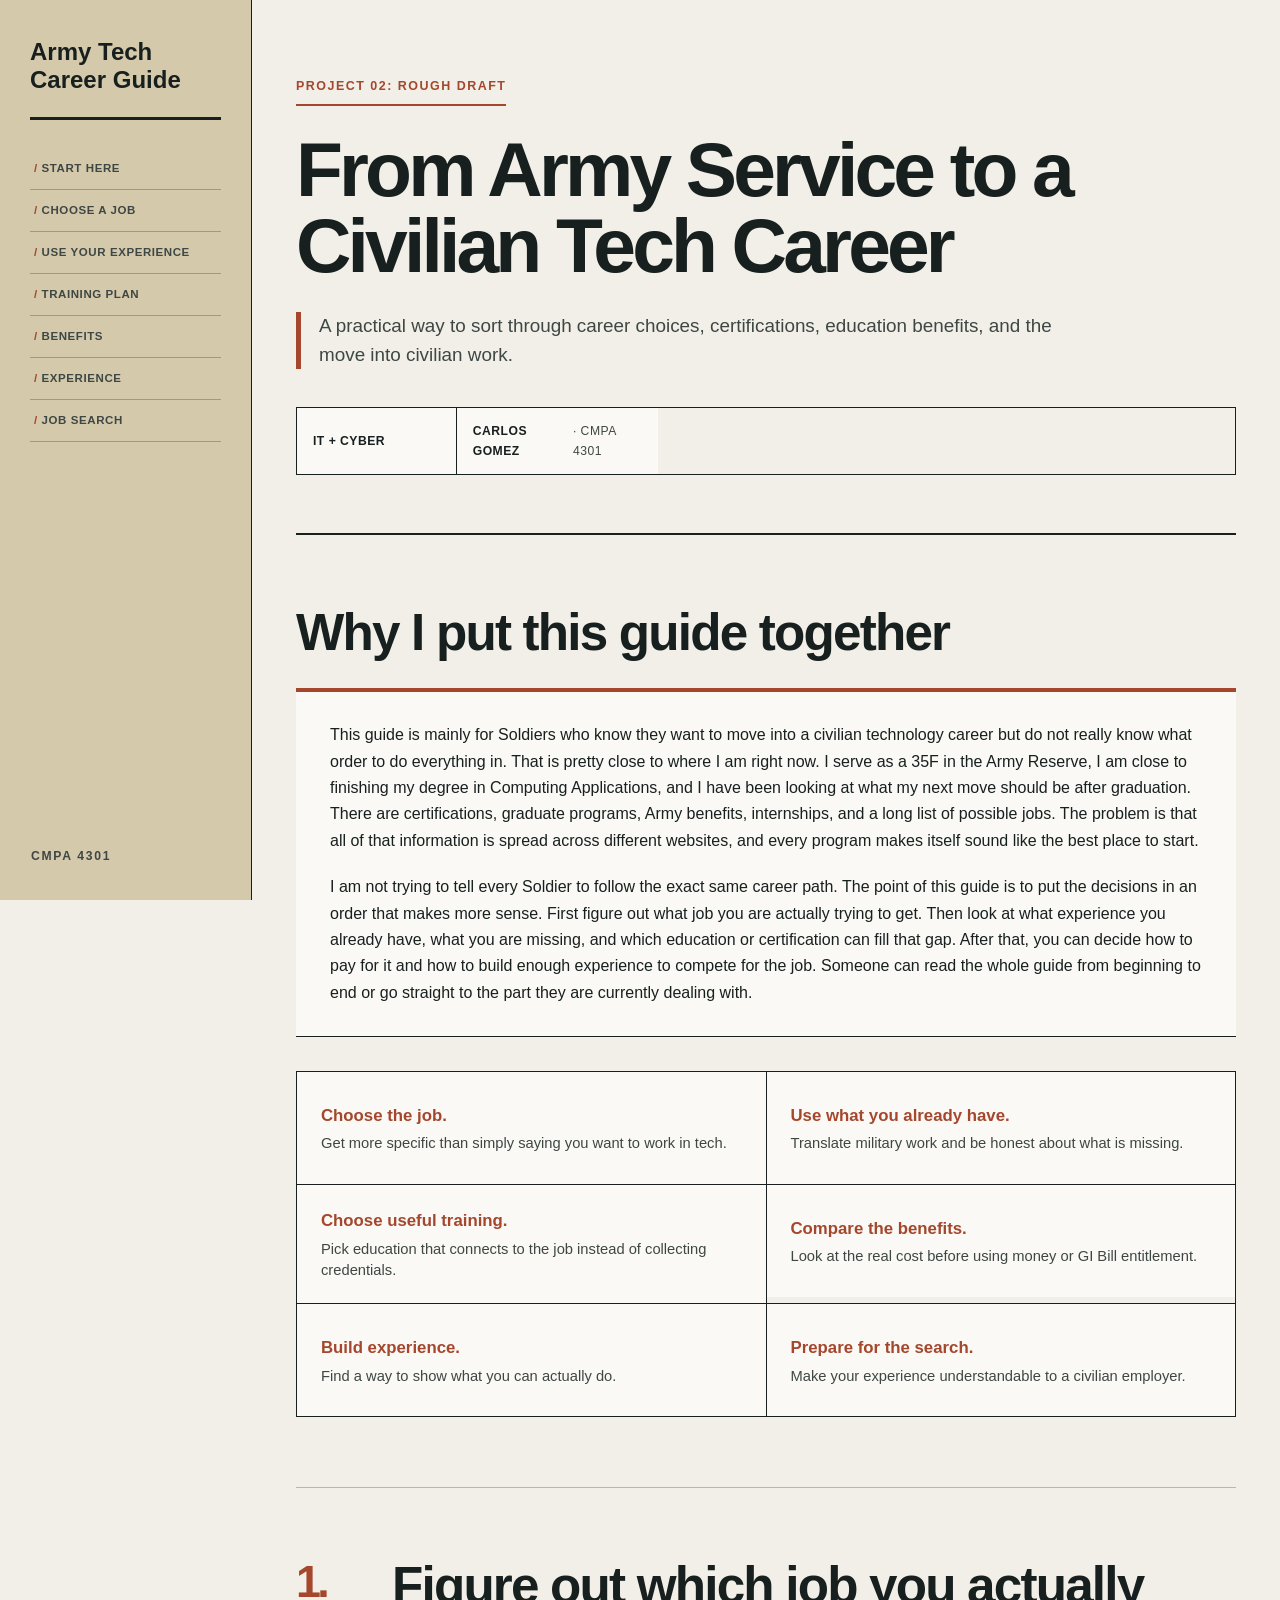
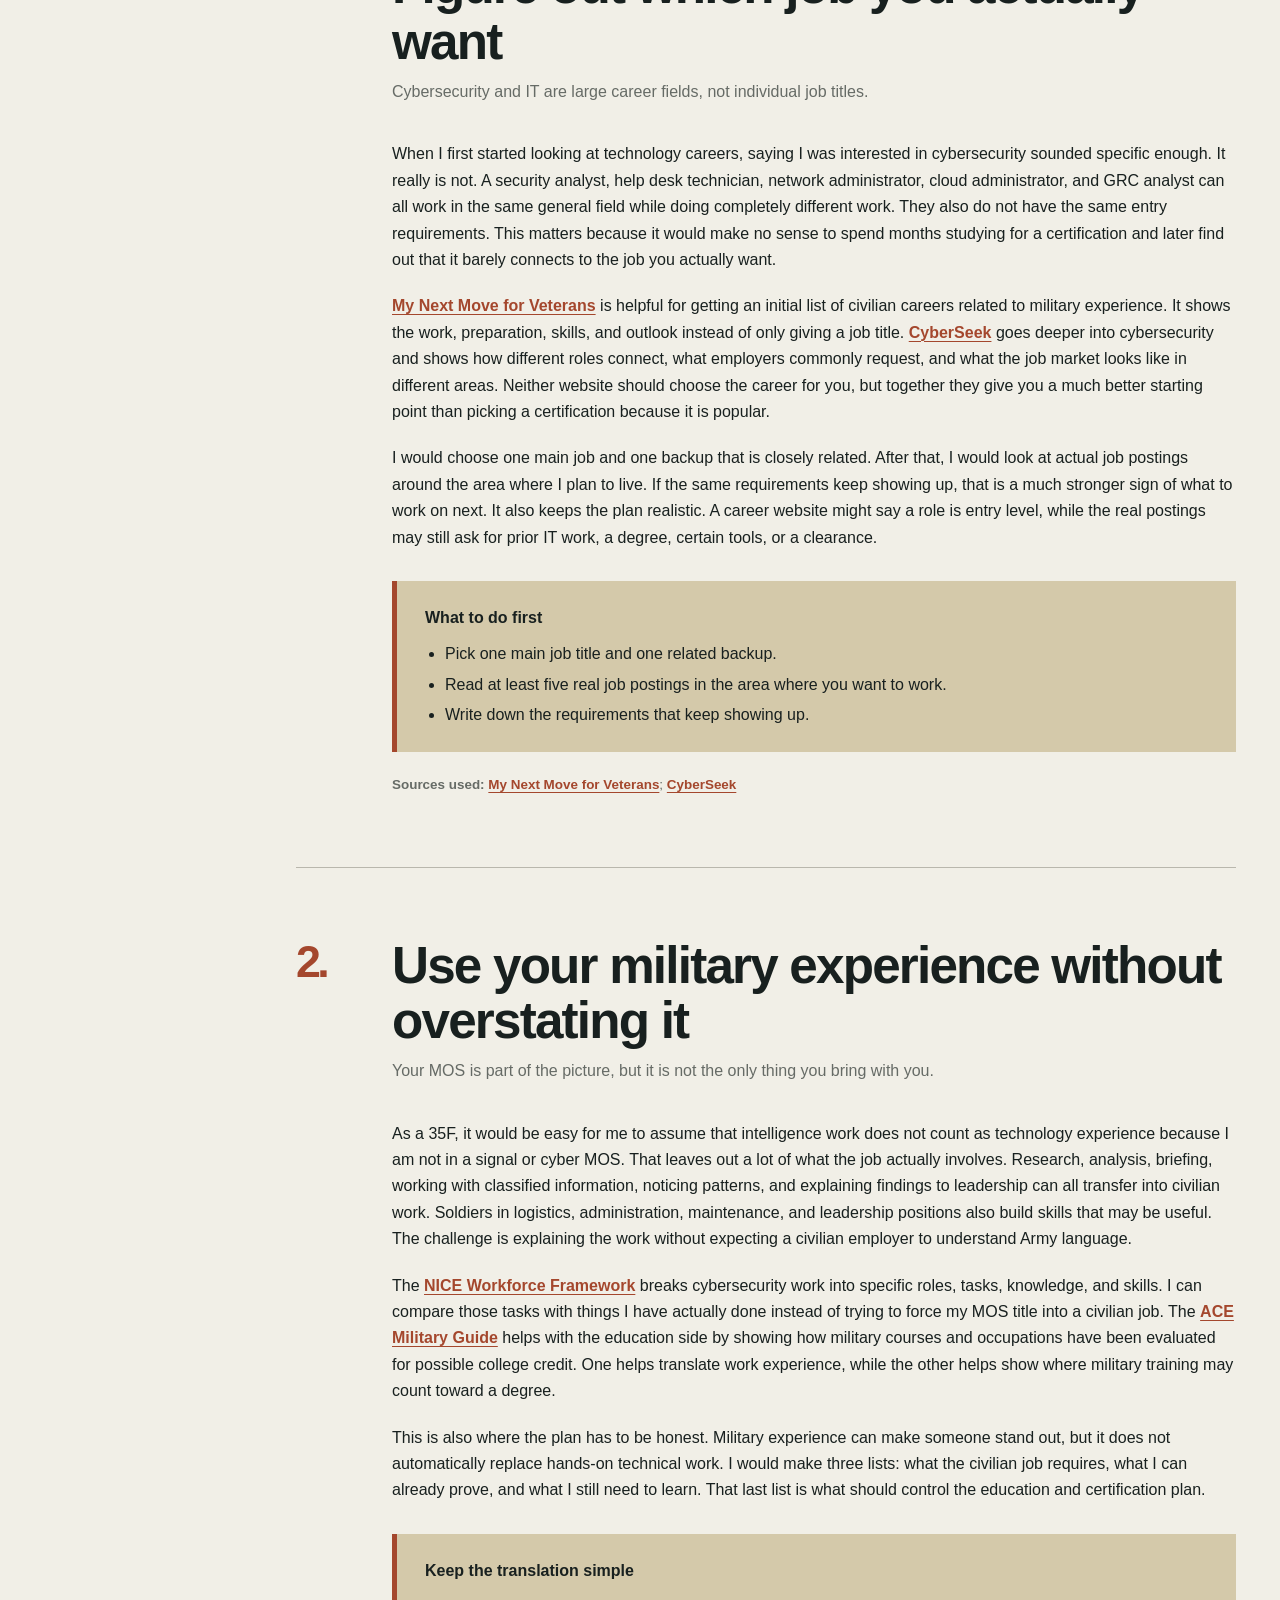
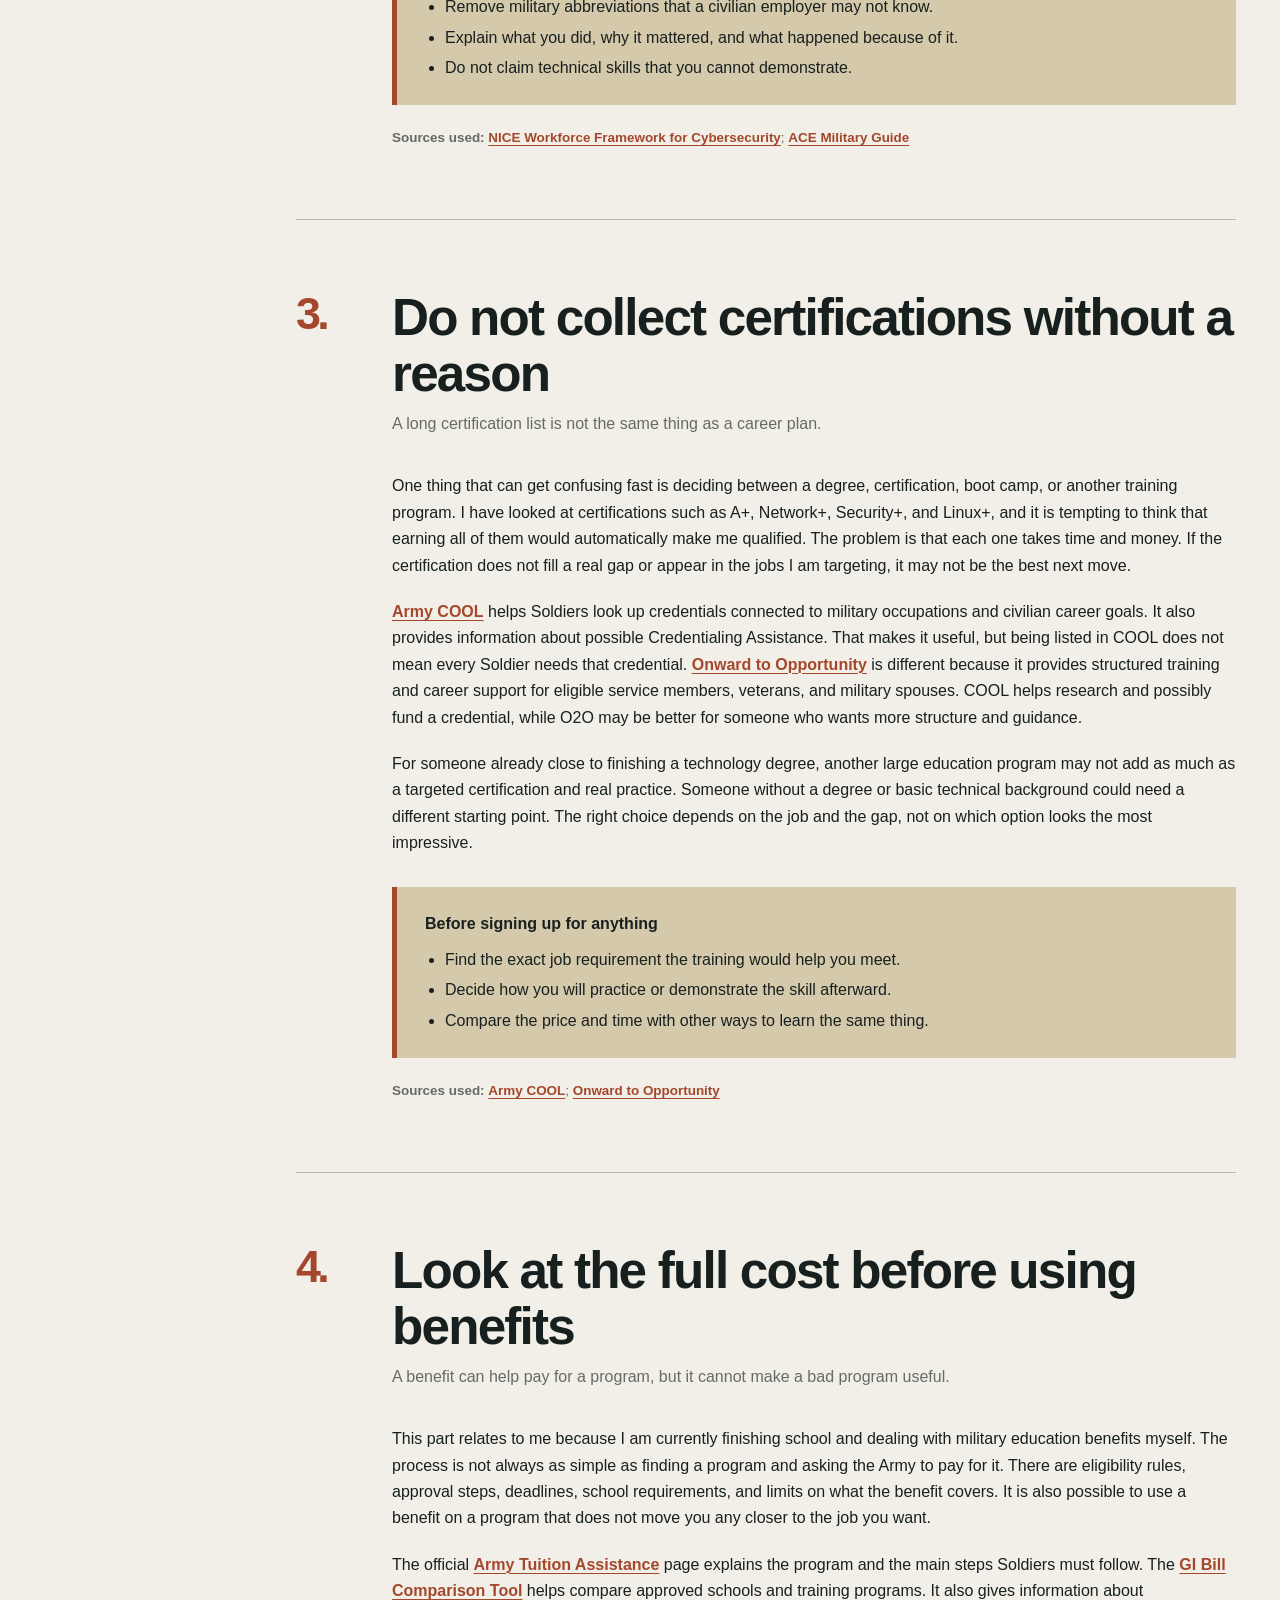
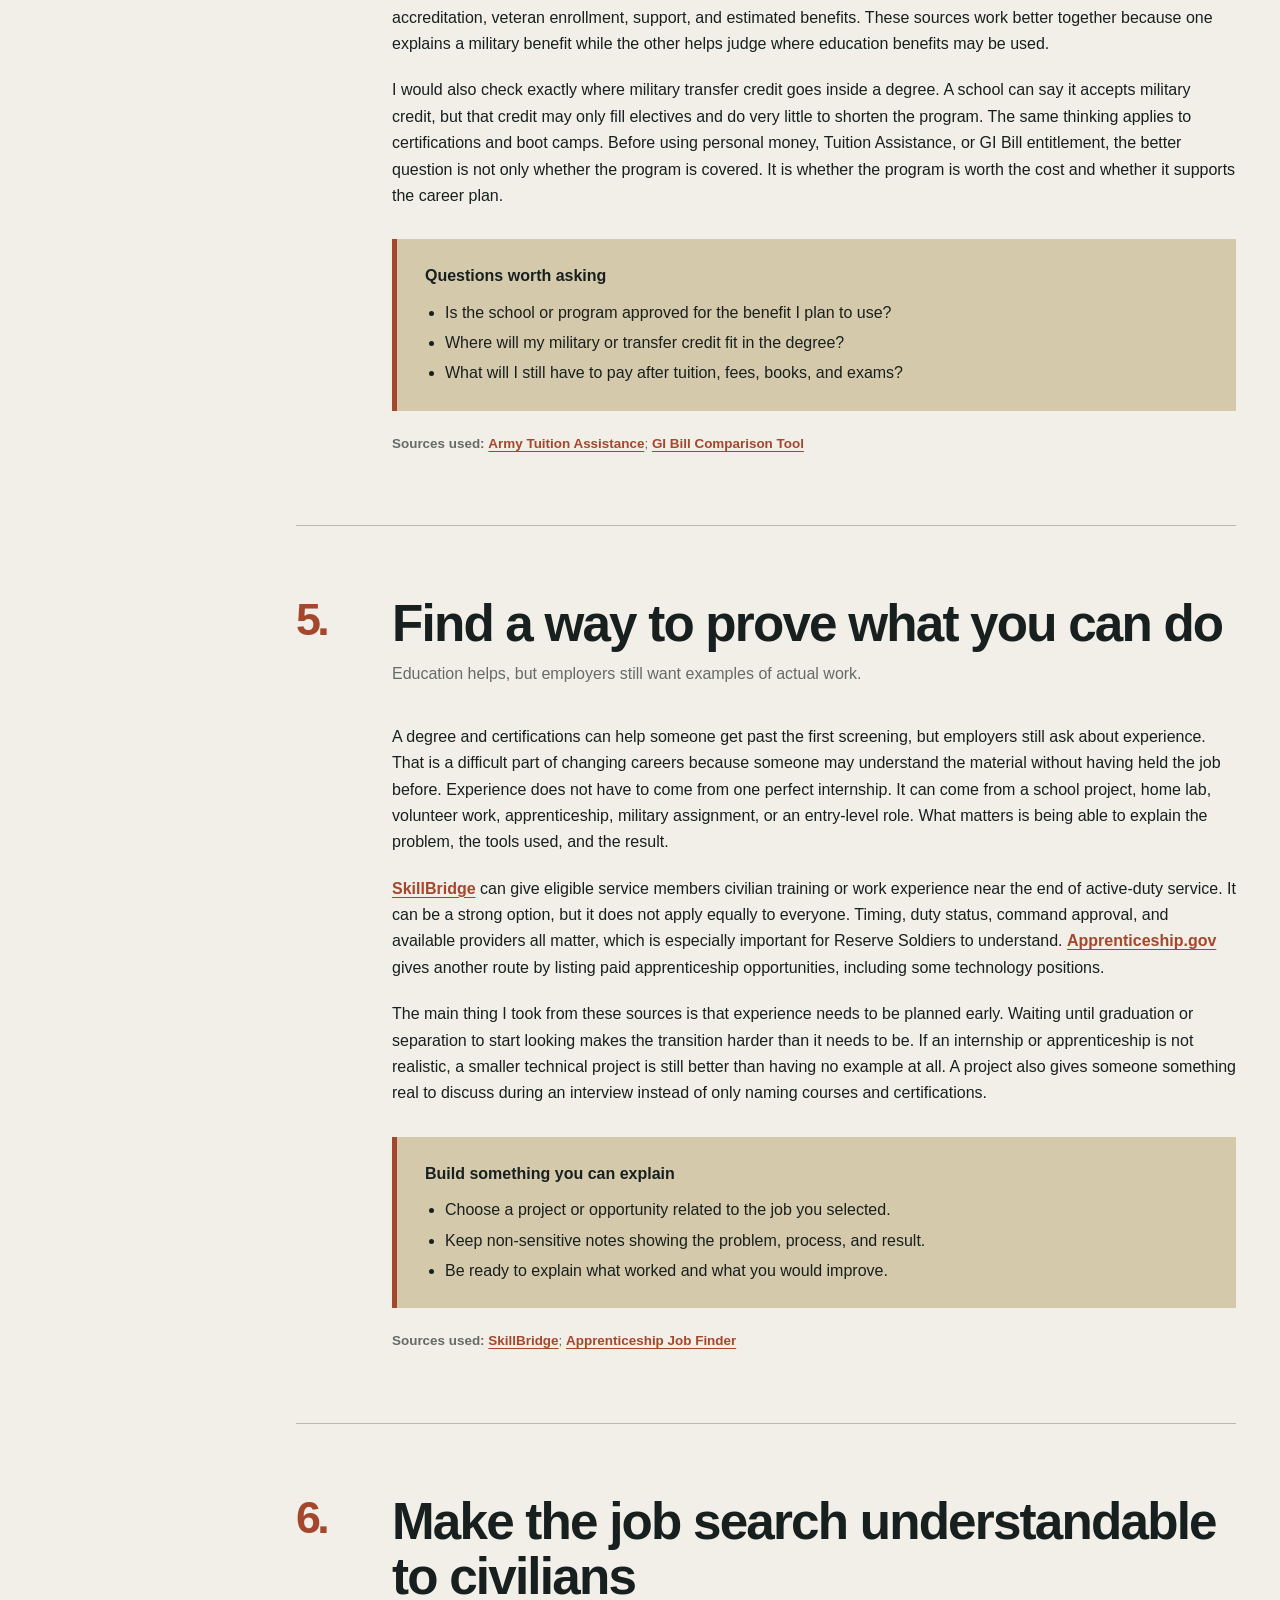
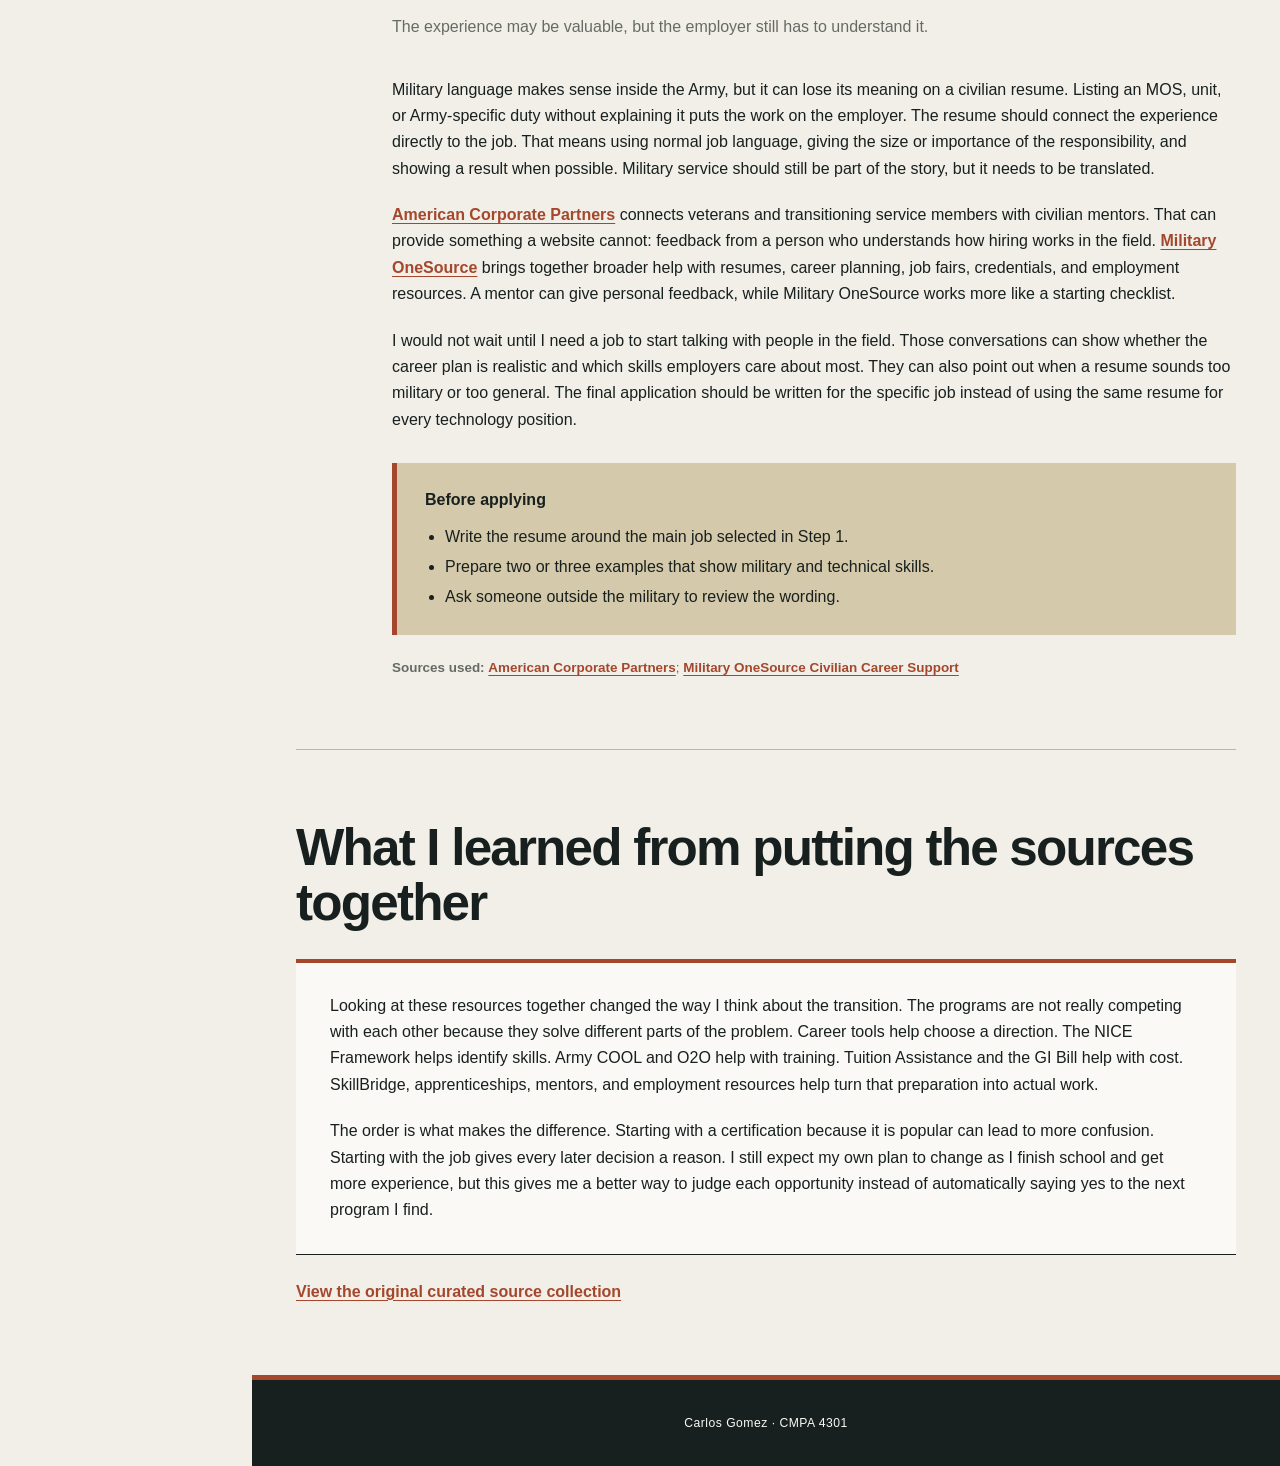
==== commit d773038f: "Remove '6 steps' from collection-facts section" ====
--- a/career-roadmap.html
+++ b/career-roadmap.html
@@ -36,7 +36,6 @@
       </p>
 
       <div class="collection-facts" aria-label="Guide details">
-        <span><strong>6</strong> steps</span>
         <span><strong>IT + Cyber</strong></span>
         <span><strong>Carlos Gomez</strong> · CMPA 4301</span>
       </div>
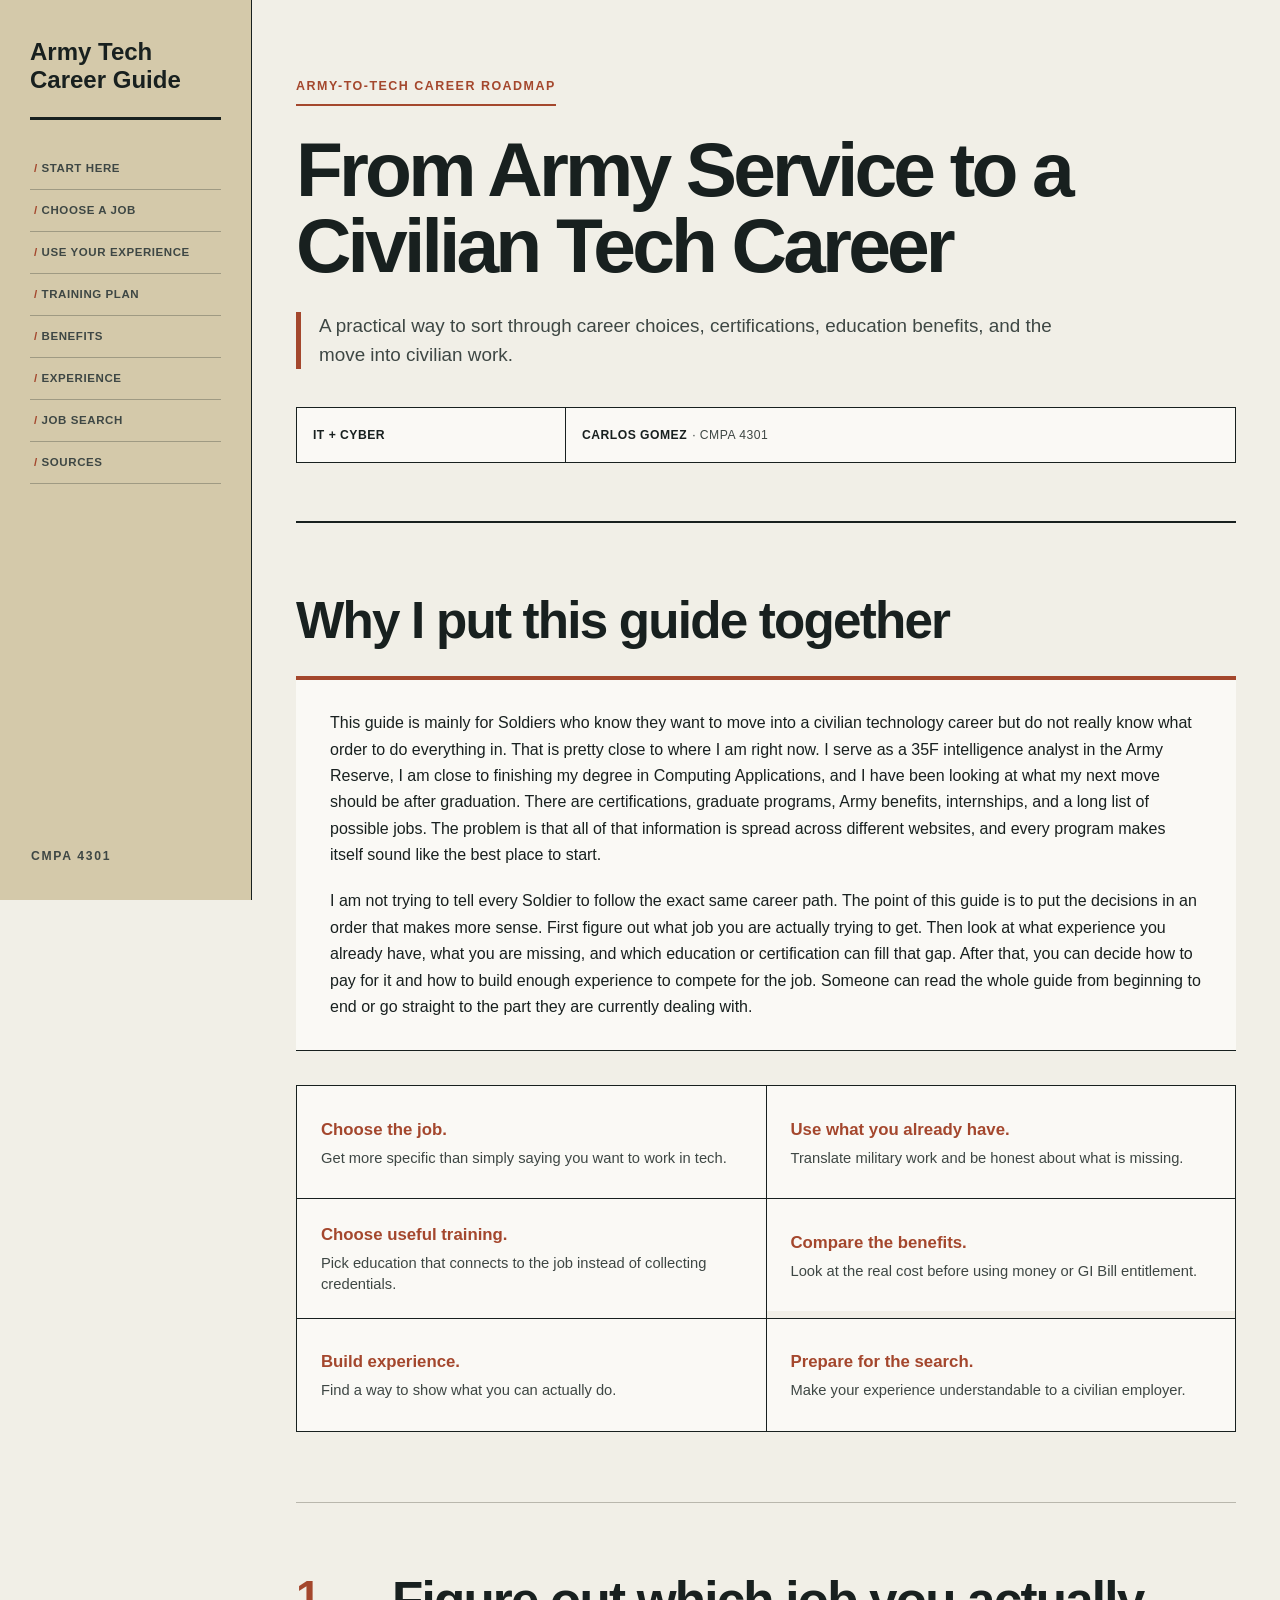
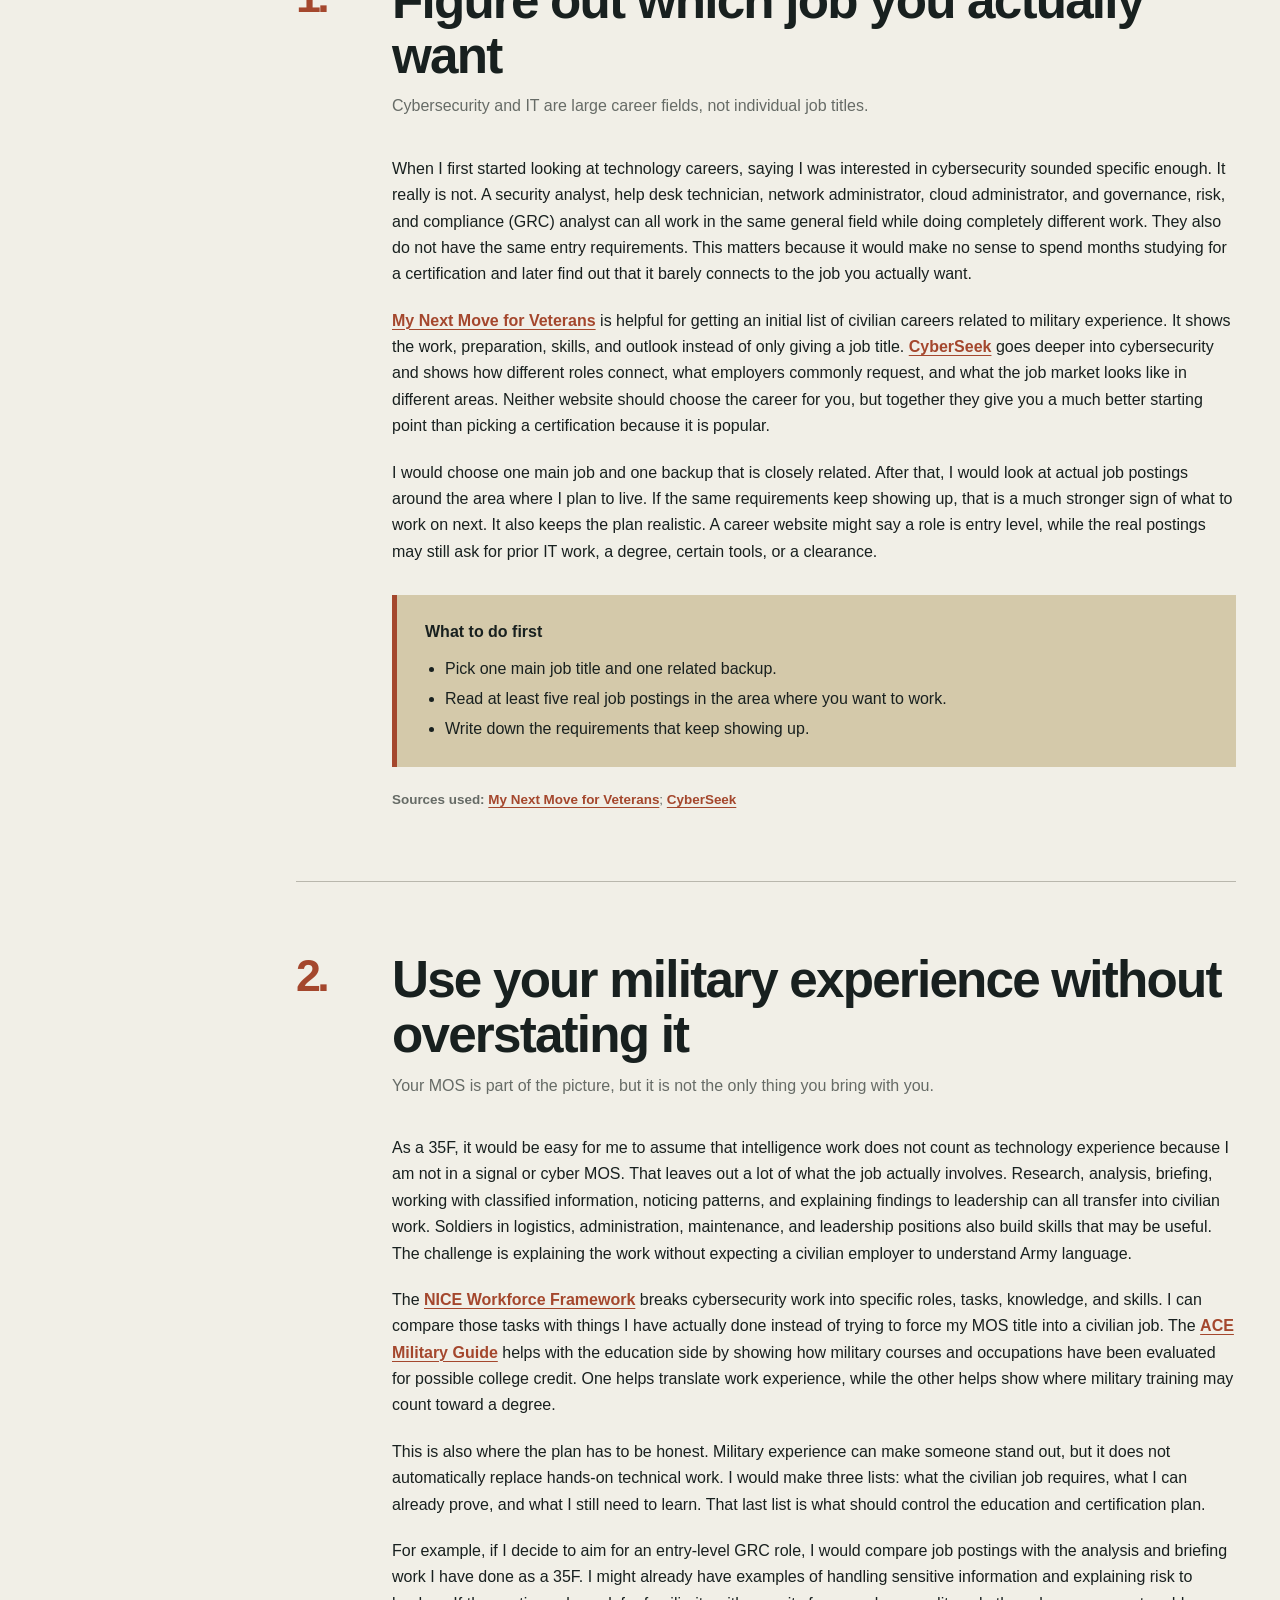
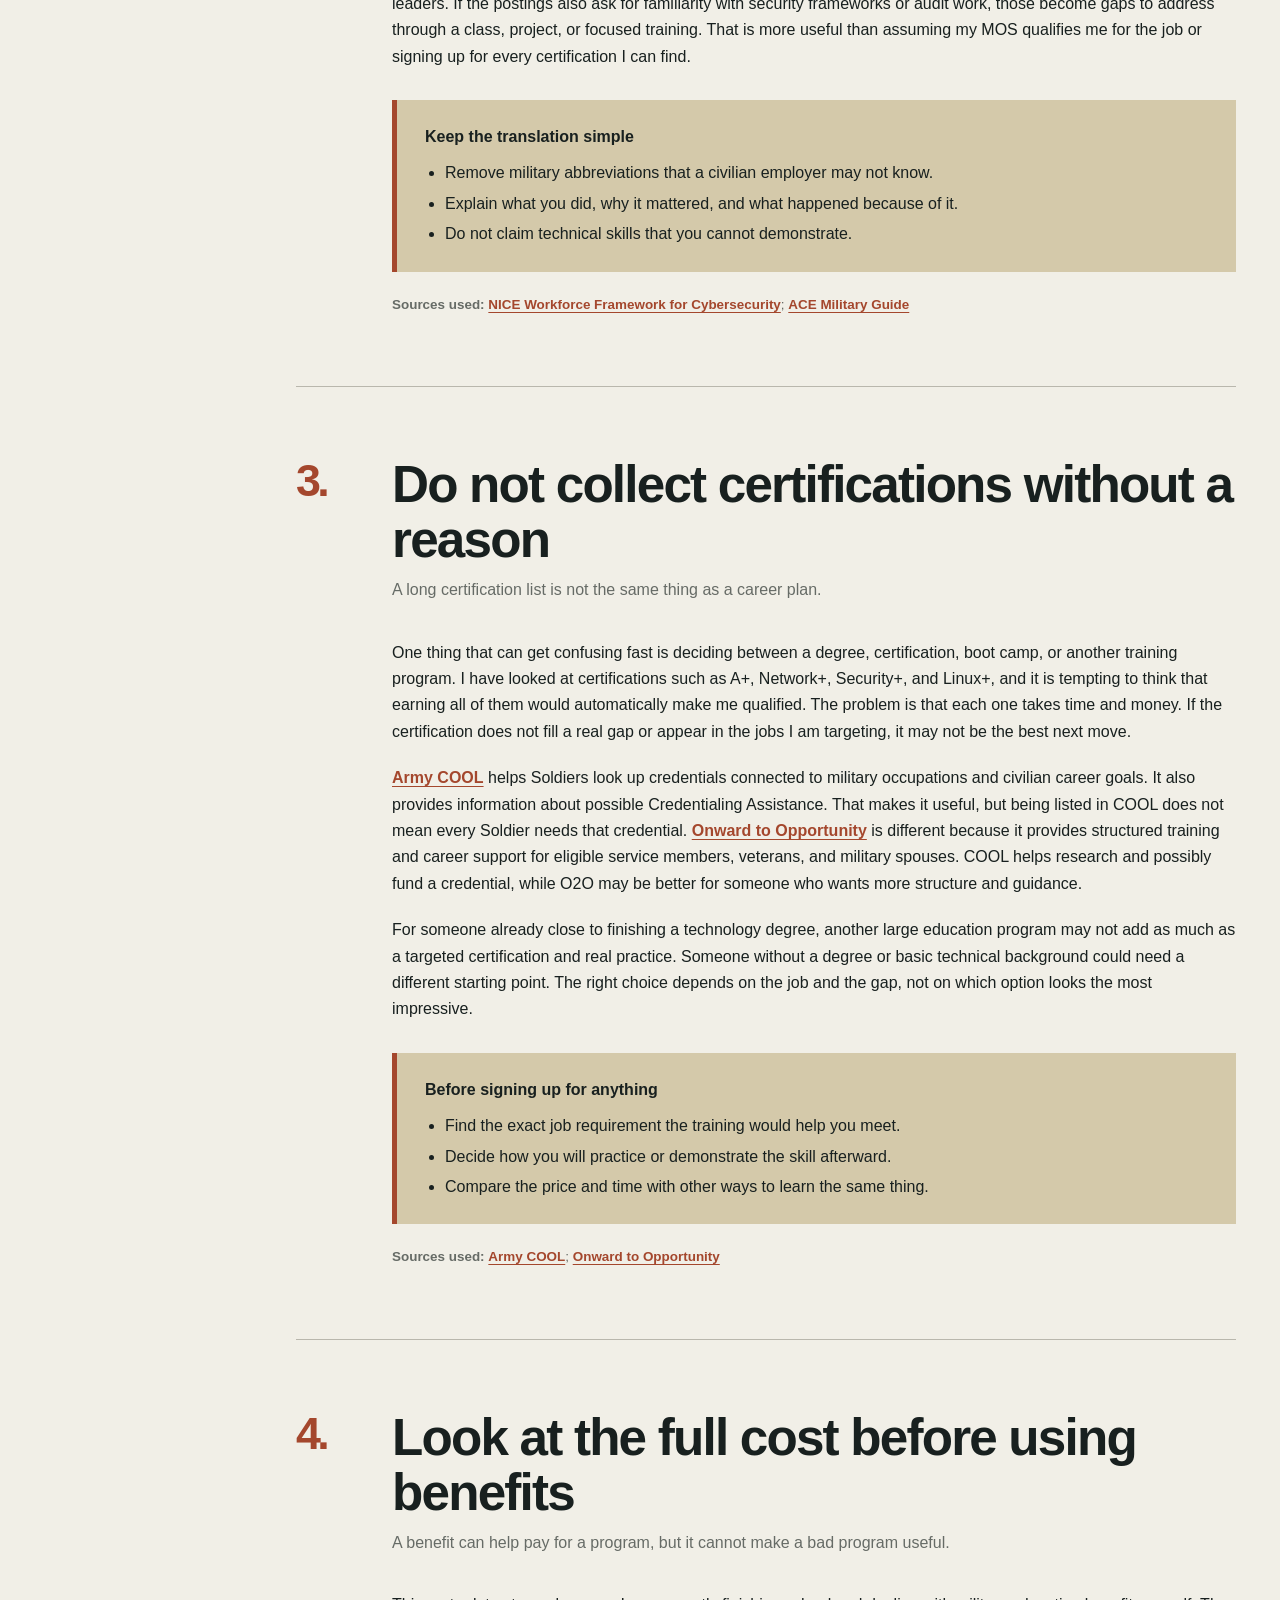
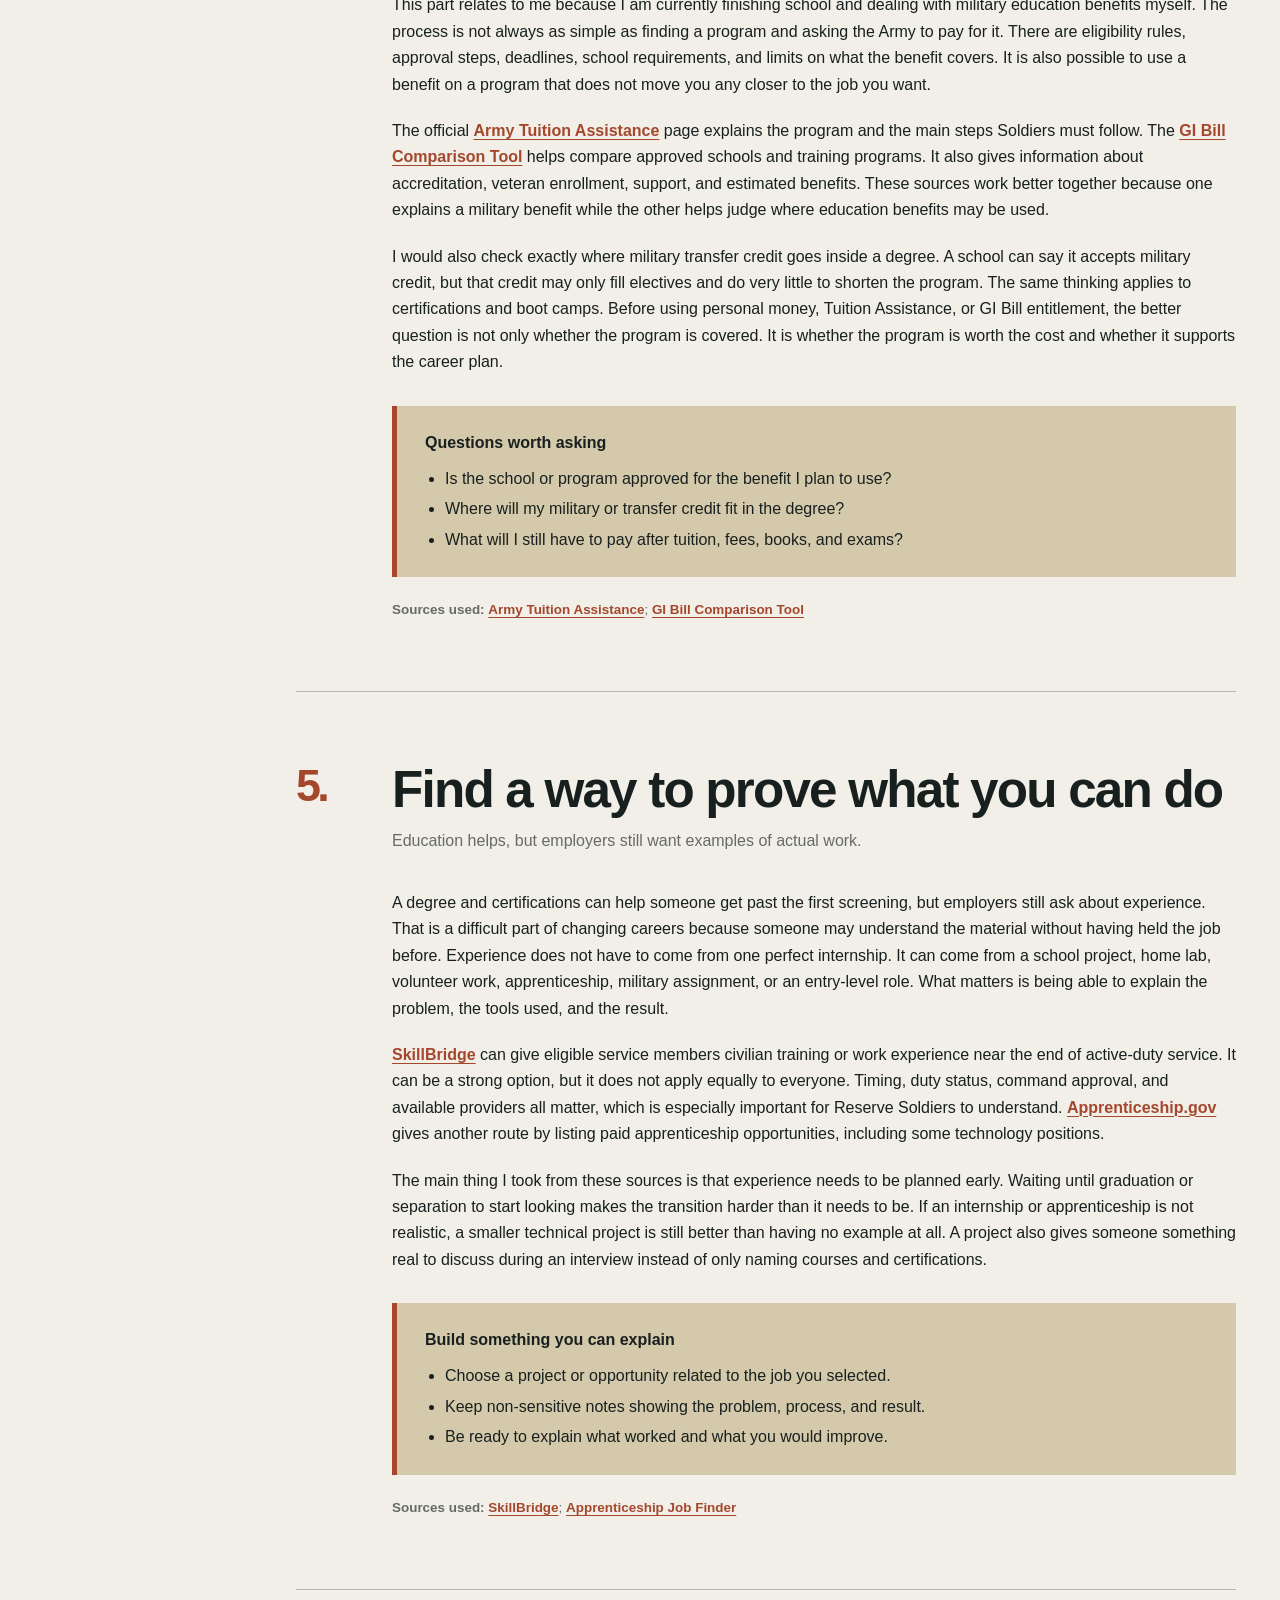
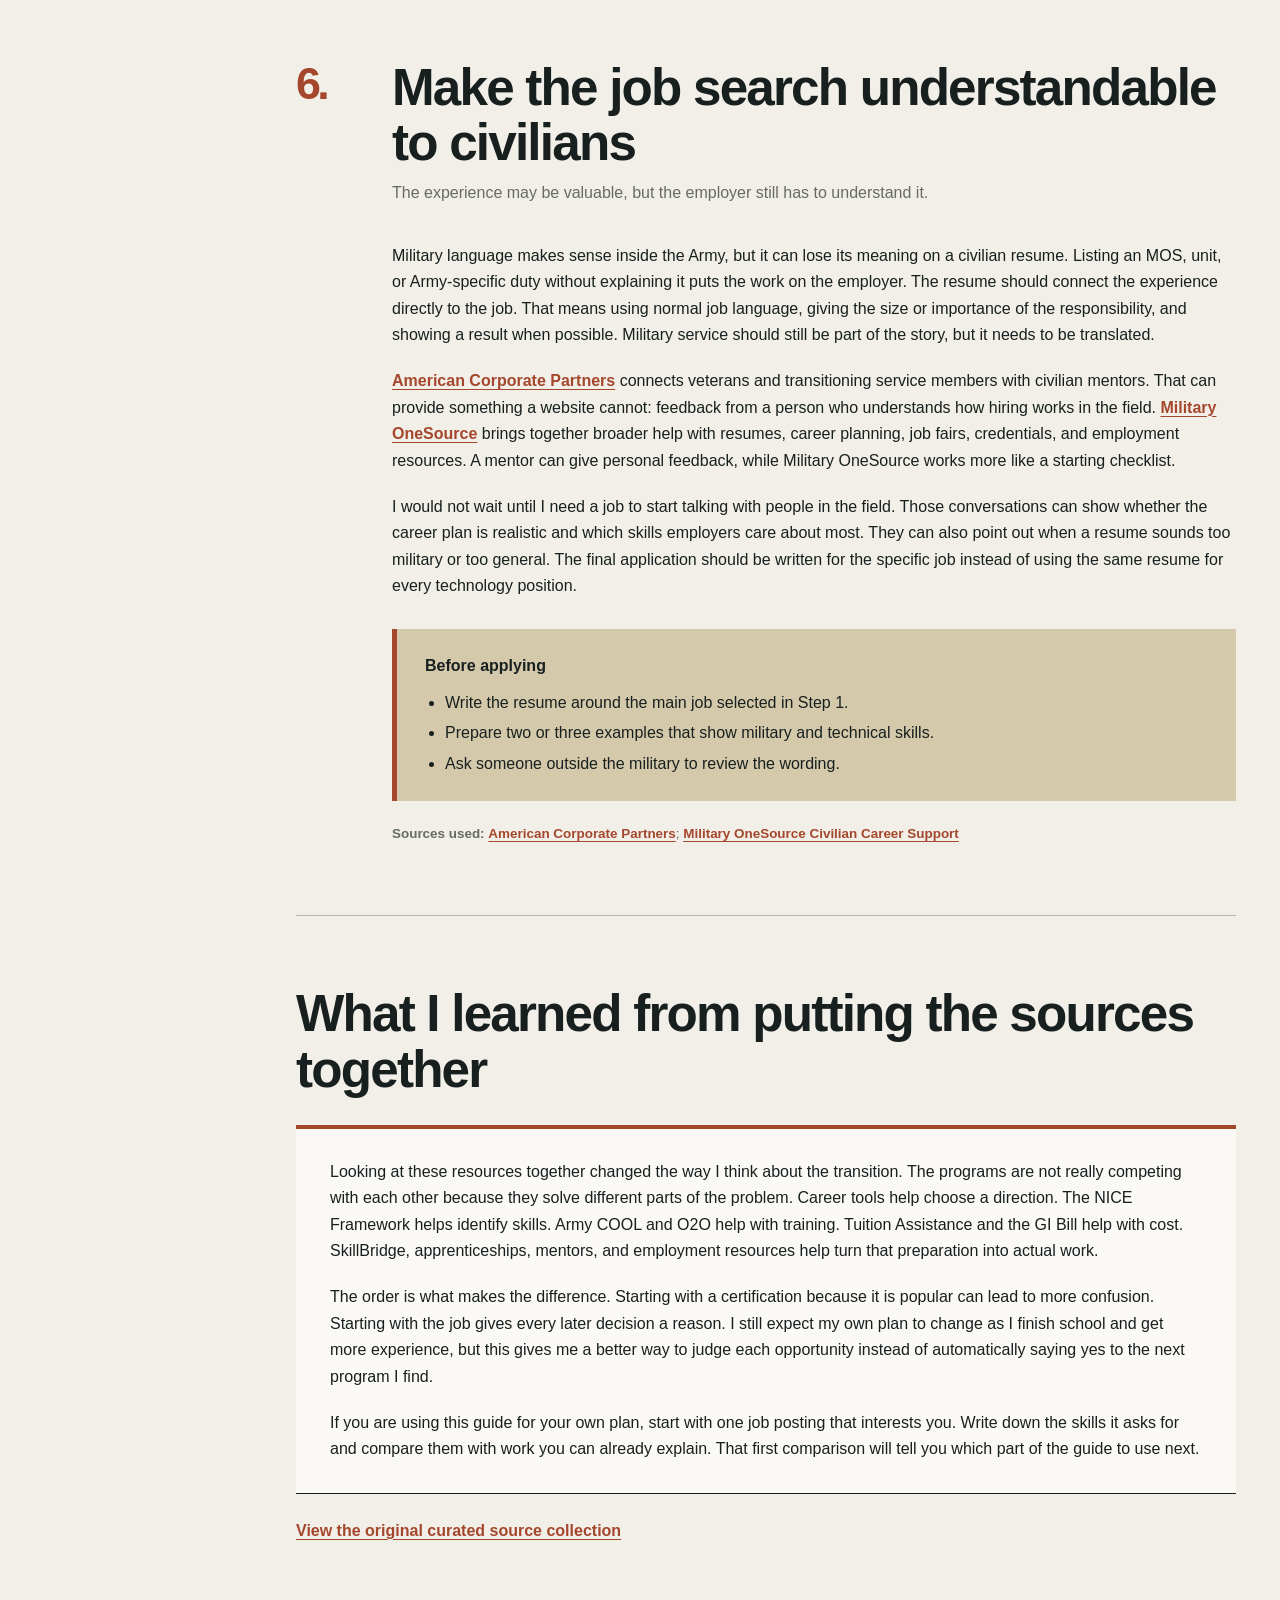
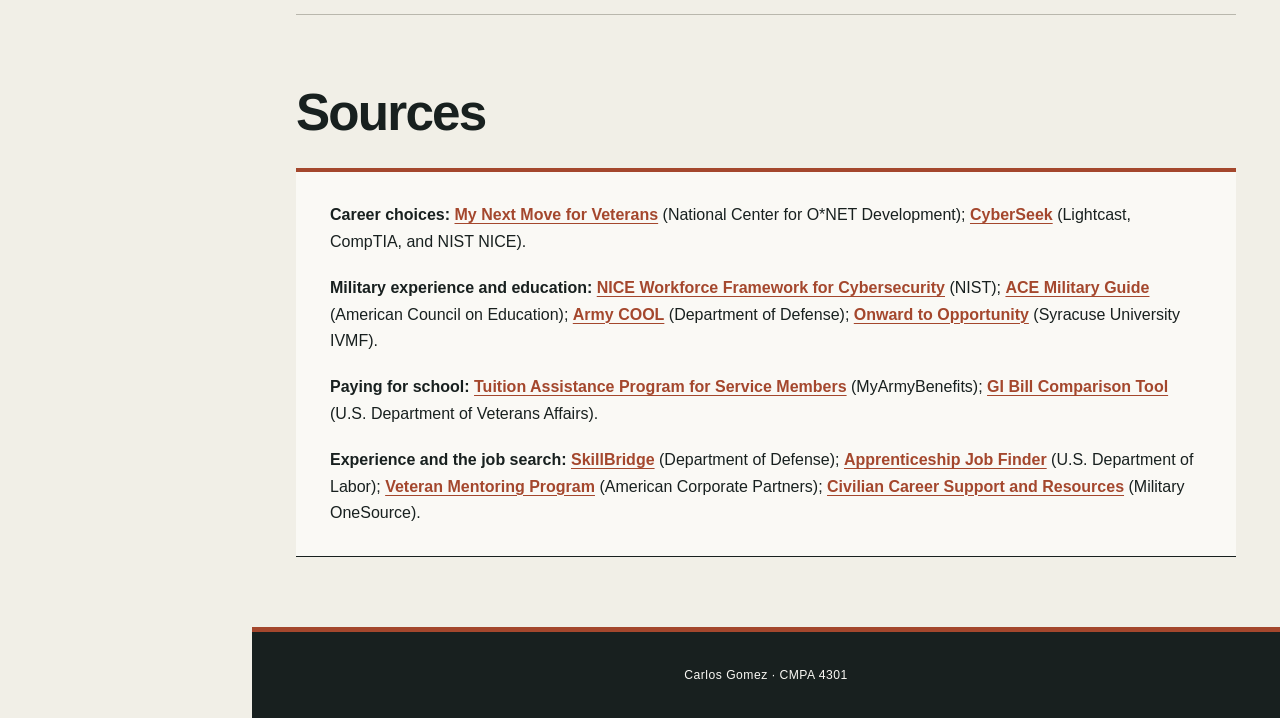
==== commit cab0c2cc: "Revise career roadmap for clarity and focus Updated the career roadmap to reflect a clearer focus on" ====
--- a/career-roadmap.html
+++ b/career-roadmap.html
@@ -20,14 +20,14 @@
         <a href="#funding">Benefits</a>
         <a href="#experience">Experience</a>
         <a href="#job-search">Job Search</a>
+        <a href="#sources">Sources</a>
       </nav>
     </div>
   </header>
 
   <main id="top">
     <section class="title-block" aria-labelledby="page-title">
-      <p class="eyebrow">Project 02: Rough Draft</p>
-
+      <p class="eyebrow">Army-to-Tech Career Roadmap</p>
       <h1 id="page-title">From Army Service to a Civilian Tech Career</h1>
 
       <p class="lead">
@@ -53,13 +53,13 @@
           This guide is mainly for Soldiers who know they want to move into a
           civilian technology career but do not really know what order to do
           everything in. That is pretty close to where I am right now. I serve
-          as a 35F in the Army Reserve, I am close to finishing my degree in
-          Computing Applications, and I have been looking at what my next move
-          should be after graduation. There are certifications, graduate
-          programs, Army benefits, internships, and a long list of possible
-          jobs. The problem is that all of that information is spread across
-          different websites, and every program makes itself sound like the
-          best place to start.
+          as a 35F intelligence analyst in the Army Reserve, I am close to
+          finishing my degree in Computing Applications, and I have been looking
+          at what my next move should be after graduation. There are
+          certifications, graduate programs, Army benefits, internships, and a
+          long list of possible jobs. The problem is that all of that
+          information is spread across different websites, and every program
+          makes itself sound like the best place to start.
         </p>
 
         <p>
@@ -75,59 +75,41 @@
         </p>
       </div>
 
-      <ol class="roadmap-overview" aria-label="Six-step roadmap">
+      <ol class="roadmap-overview" aria-label="Career roadmap">
         <li>
           <a href="#job">
             <strong>Choose the job.</strong>
-            <span>
-              Get more specific than simply saying you want to work in tech.
-            </span>
+            <span>Get more specific than simply saying you want to work in tech.</span>
           </a>
         </li>
-
         <li>
           <a href="#skills">
             <strong>Use what you already have.</strong>
-            <span>
-              Translate military work and be honest about what is missing.
-            </span>
+            <span>Translate military work and be honest about what is missing.</span>
           </a>
         </li>
-
         <li>
           <a href="#training">
             <strong>Choose useful training.</strong>
-            <span>
-              Pick education that connects to the job instead of collecting
-              credentials.
-            </span>
+            <span>Pick education that connects to the job instead of collecting credentials.</span>
           </a>
         </li>
-
         <li>
           <a href="#funding">
             <strong>Compare the benefits.</strong>
-            <span>
-              Look at the real cost before using money or GI Bill entitlement.
-            </span>
+            <span>Look at the real cost before using money or GI Bill entitlement.</span>
           </a>
         </li>
-
         <li>
           <a href="#experience">
             <strong>Build experience.</strong>
-            <span>
-              Find a way to show what you can actually do.
-            </span>
+            <span>Find a way to show what you can actually do.</span>
           </a>
         </li>
-
         <li>
           <a href="#job-search">
             <strong>Prepare for the search.</strong>
-            <span>
-              Make your experience understandable to a civilian employer.
-            </span>
+            <span>Make your experience understandable to a civilian employer.</span>
           </a>
         </li>
       </ol>
@@ -136,13 +118,9 @@
     <section id="job" class="guide-section section-block">
       <div class="section-heading">
         <p class="section-number">1</p>
-
         <div>
           <h2>Figure out which job you actually want</h2>
-          <p>
-            Cybersecurity and IT are large career fields, not individual job
-            titles.
-          </p>
+          <p>Cybersecurity and IT are large career fields, not individual job titles.</p>
         </div>
       </div>
 
@@ -151,29 +129,20 @@
           When I first started looking at technology careers, saying I was
           interested in cybersecurity sounded specific enough. It really is
           not. A security analyst, help desk technician, network administrator,
-          cloud administrator, and GRC analyst can all work in the same general
-          field while doing completely different work. They also do not have
-          the same entry requirements. This matters because it would make no
-          sense to spend months studying for a certification and later find out
-          that it barely connects to the job you actually want.
-        </p>
-
-        <p>
-          <a
-            class="text-link"
-            href="https://www.mynextmove.org/vets/"
-            target="_blank"
-            rel="noopener"
-          >My Next Move for Veterans</a>
-          is helpful for getting an initial list of civilian careers related to
-          military experience. It shows the work, preparation, skills, and
+          cloud administrator, and governance, risk, and compliance (GRC)
+          analyst can all work in the same general field while doing completely
+          different work. They also do not have the same entry requirements.
+          This matters because it would make no sense to spend months studying
+          for a certification and later find out that it barely connects to
+          the job you actually want.
+        </p>
+
+        <p>
+          <a class="text-link" href="https://www.mynextmove.org/vets/" target="_blank" rel="noopener">My Next Move for Veterans</a>
+          is helpful for getting an initial list of civilian careers related
+          to military experience. It shows the work, preparation, skills, and
           outlook instead of only giving a job title.
-          <a
-            class="text-link"
-            href="https://www.cyberseek.org/"
-            target="_blank"
-            rel="noopener"
-          >CyberSeek</a>
+          <a class="text-link" href="https://www.cyberseek.org/" target="_blank" rel="noopener">CyberSeek</a>
           goes deeper into cybersecurity and shows how different roles connect,
           what employers commonly request, and what the job market looks like
           in different areas. Neither website should choose the career for you,
@@ -183,53 +152,37 @@
 
         <p>
           I would choose one main job and one backup that is closely related.
-          After that, I would look at actual job postings around the area where
-          I plan to live. If the same requirements keep showing up, that is a
-          much stronger sign of what to work on next. It also keeps the plan
-          realistic. A career website might say a role is entry level, while
-          the real postings may still ask for prior IT work, a degree, certain
-          tools, or a clearance.
+          After that, I would look at actual job postings around the area
+          where I plan to live. If the same requirements keep showing up,
+          that is a much stronger sign of what to work on next. It also keeps
+          the plan realistic. A career website might say a role is entry level,
+          while the real postings may still ask for prior IT work, a degree,
+          certain tools, or a clearance.
         </p>
       </div>
 
       <div class="action-box">
         <h3>What to do first</h3>
-
         <ul>
           <li>Pick one main job title and one related backup.</li>
-          <li>
-            Read at least five real job postings in the area where you want to
-            work.
-          </li>
+          <li>Read at least five real job postings in the area where you want to work.</li>
           <li>Write down the requirements that keep showing up.</li>
         </ul>
       </div>
 
       <p class="section-sources">
         <strong>Sources used:</strong>
-        <a
-          href="https://www.mynextmove.org/vets/"
-          target="_blank"
-          rel="noopener"
-        >My Next Move for Veterans</a>;
-        <a
-          href="https://www.cyberseek.org/"
-          target="_blank"
-          rel="noopener"
-        >CyberSeek</a>
+        <a href="https://www.mynextmove.org/vets/" target="_blank" rel="noopener">My Next Move for Veterans</a>;
+        <a href="https://www.cyberseek.org/" target="_blank" rel="noopener">CyberSeek</a>
       </p>
     </section>
 
     <section id="skills" class="guide-section section-block">
       <div class="section-heading">
         <p class="section-number">2</p>
-
         <div>
           <h2>Use your military experience without overstating it</h2>
-          <p>
-            Your MOS is part of the picture, but it is not the only thing you
-            bring with you.
-          </p>
+          <p>Your MOS is part of the picture, but it is not the only thing you bring with you.</p>
         </div>
       </div>
 
@@ -248,21 +201,11 @@
 
         <p>
           The
-          <a
-            class="text-link"
-            href="https://csrc.nist.gov/pubs/sp/800/181/r1/final"
-            target="_blank"
-            rel="noopener"
-          >NICE Workforce Framework</a>
+          <a class="text-link" href="https://csrc.nist.gov/pubs/sp/800/181/r1/final" target="_blank" rel="noopener">NICE Workforce Framework</a>
           breaks cybersecurity work into specific roles, tasks, knowledge, and
           skills. I can compare those tasks with things I have actually done
           instead of trying to force my MOS title into a civilian job. The
-          <a
-            class="text-link"
-            href="https://militaryguide.acenet.edu/"
-            target="_blank"
-            rel="noopener"
-          >ACE Military Guide</a>
+          <a class="text-link" href="https://militaryguide.acenet.edu/" target="_blank" rel="noopener">ACE Military Guide</a>
           helps with the education side by showing how military courses and
           occupations have been evaluated for possible college credit. One
           helps translate work experience, while the other helps show where
@@ -270,55 +213,48 @@
         </p>
 
         <p>
-          This is also where the plan has to be honest. Military experience can
-          make someone stand out, but it does not automatically replace
+          This is also where the plan has to be honest. Military experience
+          can make someone stand out, but it does not automatically replace
           hands-on technical work. I would make three lists: what the civilian
           job requires, what I can already prove, and what I still need to
           learn. That last list is what should control the education and
           certification plan.
         </p>
+
+        <p>
+          For example, if I decide to aim for an entry-level GRC role, I would
+          compare job postings with the analysis and briefing work I have done
+          as a 35F. I might already have examples of handling sensitive
+          information and explaining risk to leaders. If the postings also ask
+          for familiarity with security frameworks or audit work, those become
+          gaps to address through a class, project, or focused training. That
+          is more useful than assuming my MOS qualifies me for the job or
+          signing up for every certification I can find.
+        </p>
       </div>
 
       <div class="action-box">
         <h3>Keep the translation simple</h3>
-
         <ul>
-          <li>
-            Remove military abbreviations that a civilian employer may not
-            know.
-          </li>
-          <li>
-            Explain what you did, why it mattered, and what happened because of
-            it.
-          </li>
+          <li>Remove military abbreviations that a civilian employer may not know.</li>
+          <li>Explain what you did, why it mattered, and what happened because of it.</li>
           <li>Do not claim technical skills that you cannot demonstrate.</li>
         </ul>
       </div>
 
       <p class="section-sources">
         <strong>Sources used:</strong>
-        <a
-          href="https://csrc.nist.gov/pubs/sp/800/181/r1/final"
-          target="_blank"
-          rel="noopener"
-        >NICE Workforce Framework for Cybersecurity</a>;
-        <a
-          href="https://militaryguide.acenet.edu/"
-          target="_blank"
-          rel="noopener"
-        >ACE Military Guide</a>
+        <a href="https://csrc.nist.gov/pubs/sp/800/181/r1/final" target="_blank" rel="noopener">NICE Workforce Framework for Cybersecurity</a>;
+        <a href="https://militaryguide.acenet.edu/" target="_blank" rel="noopener">ACE Military Guide</a>
       </p>
     </section>
 
     <section id="training" class="guide-section section-block">
       <div class="section-heading">
         <p class="section-number">3</p>
-
         <div>
           <h2>Do not collect certifications without a reason</h2>
-          <p>
-            A long certification list is not the same thing as a career plan.
-          </p>
+          <p>A long certification list is not the same thing as a career plan.</p>
         </div>
       </div>
 
@@ -326,34 +262,24 @@
         <p>
           One thing that can get confusing fast is deciding between a degree,
           certification, boot camp, or another training program. I have looked
-          at certifications such as A+, Network+, Security+, and Linux+, and it
-          is tempting to think that earning all of them would automatically
+          at certifications such as A+, Network+, Security+, and Linux+, and
+          it is tempting to think that earning all of them would automatically
           make me qualified. The problem is that each one takes time and money.
-          If the certification does not fill a real gap or appear in the jobs I
-          am targeting, it may not be the best next move.
-        </p>
-
-        <p>
-          <a
-            class="text-link"
-            href="https://www.cool.osd.mil/army/index.html"
-            target="_blank"
-            rel="noopener"
-          >Army COOL</a>
+          If the certification does not fill a real gap or appear in the jobs
+          I am targeting, it may not be the best next move.
+        </p>
+
+        <p>
+          <a class="text-link" href="https://www.cool.osd.mil/army/index.html" target="_blank" rel="noopener">Army COOL</a>
           helps Soldiers look up credentials connected to military occupations
           and civilian career goals. It also provides information about possible
           Credentialing Assistance. That makes it useful, but being listed in
           COOL does not mean every Soldier needs that credential.
-          <a
-            class="text-link"
-            href="https://ivmf.syracuse.edu/programs/career-training/about-o2o/"
-            target="_blank"
-            rel="noopener"
-          >Onward to Opportunity</a>
+          <a class="text-link" href="https://ivmf.syracuse.edu/programs/career-training/about-o2o/" target="_blank" rel="noopener">Onward to Opportunity</a>
           is different because it provides structured training and career
           support for eligible service members, veterans, and military spouses.
-          COOL helps research and possibly fund a credential, while O2O may be
-          better for someone who wants more structure and guidance.
+          COOL helps research and possibly fund a credential, while O2O may
+          be better for someone who wants more structure and guidance.
         </p>
 
         <p>
@@ -368,43 +294,26 @@
 
       <div class="action-box">
         <h3>Before signing up for anything</h3>
-
         <ul>
-          <li>
-            Find the exact job requirement the training would help you meet.
-          </li>
+          <li>Find the exact job requirement the training would help you meet.</li>
           <li>Decide how you will practice or demonstrate the skill afterward.</li>
-          <li>
-            Compare the price and time with other ways to learn the same thing.
-          </li>
+          <li>Compare the price and time with other ways to learn the same thing.</li>
         </ul>
       </div>
 
       <p class="section-sources">
         <strong>Sources used:</strong>
-        <a
-          href="https://www.cool.osd.mil/army/index.html"
-          target="_blank"
-          rel="noopener"
-        >Army COOL</a>;
-        <a
-          href="https://ivmf.syracuse.edu/programs/career-training/about-o2o/"
-          target="_blank"
-          rel="noopener"
-        >Onward to Opportunity</a>
+        <a href="https://www.cool.osd.mil/army/index.html" target="_blank" rel="noopener">Army COOL</a>;
+        <a href="https://ivmf.syracuse.edu/programs/career-training/about-o2o/" target="_blank" rel="noopener">Onward to Opportunity</a>
       </p>
     </section>
 
     <section id="funding" class="guide-section section-block">
       <div class="section-heading">
         <p class="section-number">4</p>
-
         <div>
           <h2>Look at the full cost before using benefits</h2>
-          <p>
-            A benefit can help pay for a program, but it cannot make a bad
-            program useful.
-          </p>
+          <p>A benefit can help pay for a program, but it cannot make a bad program useful.</p>
         </div>
       </div>
 
@@ -421,20 +330,10 @@
 
         <p>
           The official
-          <a
-            class="text-link"
-            href="https://myarmybenefits.us.army.mil/Benefit-Library/Federal-Benefits/Tuition-Assistance-%28TA%29"
-            target="_blank"
-            rel="noopener"
-          >Army Tuition Assistance</a>
+          <a class="text-link" href="https://myarmybenefits.us.army.mil/Benefit-Library/Federal-Benefits/Tuition-Assistance-%28TA%29" target="_blank" rel="noopener">Army Tuition Assistance</a>
           page explains the program and the main steps Soldiers must follow.
           The
-          <a
-            class="text-link"
-            href="https://www.va.gov/education/gi-bill-comparison-tool/"
-            target="_blank"
-            rel="noopener"
-          >GI Bill Comparison Tool</a>
+          <a class="text-link" href="https://www.va.gov/education/gi-bill-comparison-tool/" target="_blank" rel="noopener">GI Bill Comparison Tool</a>
           helps compare approved schools and training programs. It also gives
           information about accreditation, veteran enrollment, support, and
           estimated benefits. These sources work better together because one
@@ -456,42 +355,26 @@
 
       <div class="action-box">
         <h3>Questions worth asking</h3>
-
         <ul>
-          <li>
-            Is the school or program approved for the benefit I plan to use?
-          </li>
+          <li>Is the school or program approved for the benefit I plan to use?</li>
           <li>Where will my military or transfer credit fit in the degree?</li>
-          <li>
-            What will I still have to pay after tuition, fees, books, and exams?
-          </li>
+          <li>What will I still have to pay after tuition, fees, books, and exams?</li>
         </ul>
       </div>
 
       <p class="section-sources">
         <strong>Sources used:</strong>
-        <a
-          href="https://myarmybenefits.us.army.mil/Benefit-Library/Federal-Benefits/Tuition-Assistance-%28TA%29"
-          target="_blank"
-          rel="noopener"
-        >Army Tuition Assistance</a>;
-        <a
-          href="https://www.va.gov/education/gi-bill-comparison-tool/"
-          target="_blank"
-          rel="noopener"
-        >GI Bill Comparison Tool</a>
+        <a href="https://myarmybenefits.us.army.mil/Benefit-Library/Federal-Benefits/Tuition-Assistance-%28TA%29" target="_blank" rel="noopener">Army Tuition Assistance</a>;
+        <a href="https://www.va.gov/education/gi-bill-comparison-tool/" target="_blank" rel="noopener">GI Bill Comparison Tool</a>
       </p>
     </section>
 
     <section id="experience" class="guide-section section-block">
       <div class="section-heading">
         <p class="section-number">5</p>
-
         <div>
           <h2>Find a way to prove what you can do</h2>
-          <p>
-            Education helps, but employers still want examples of actual work.
-          </p>
+          <p>Education helps, but employers still want examples of actual work.</p>
         </div>
       </div>
 
@@ -499,32 +382,22 @@
         <p>
           A degree and certifications can help someone get past the first
           screening, but employers still ask about experience. That is a
-          difficult part of changing careers because someone may understand the
-          material without having held the job before. Experience does not have
-          to come from one perfect internship. It can come from a school
+          difficult part of changing careers because someone may understand
+          the material without having held the job before. Experience does not
+          have to come from one perfect internship. It can come from a school
           project, home lab, volunteer work, apprenticeship, military
           assignment, or an entry-level role. What matters is being able to
           explain the problem, the tools used, and the result.
         </p>
 
         <p>
-          <a
-            class="text-link"
-            href="https://www.skillbridge.mil/"
-            target="_blank"
-            rel="noopener"
-          >SkillBridge</a>
+          <a class="text-link" href="https://www.skillbridge.mil/" target="_blank" rel="noopener">SkillBridge</a>
           can give eligible service members civilian training or work
           experience near the end of active-duty service. It can be a strong
           option, but it does not apply equally to everyone. Timing, duty
           status, command approval, and available providers all matter, which
           is especially important for Reserve Soldiers to understand.
-          <a
-            class="text-link"
-            href="https://www.apprenticeship.gov/apprenticeship-job-finder"
-            target="_blank"
-            rel="noopener"
-          >Apprenticeship.gov</a>
+          <a class="text-link" href="https://www.apprenticeship.gov/apprenticeship-job-finder" target="_blank" rel="noopener">Apprenticeship.gov</a>
           gives another route by listing paid apprenticeship opportunities,
           including some technology positions.
         </p>
@@ -542,43 +415,26 @@
 
       <div class="action-box">
         <h3>Build something you can explain</h3>
-
         <ul>
-          <li>
-            Choose a project or opportunity related to the job you selected.
-          </li>
-          <li>
-            Keep non-sensitive notes showing the problem, process, and result.
-          </li>
+          <li>Choose a project or opportunity related to the job you selected.</li>
+          <li>Keep non-sensitive notes showing the problem, process, and result.</li>
           <li>Be ready to explain what worked and what you would improve.</li>
         </ul>
       </div>
 
       <p class="section-sources">
         <strong>Sources used:</strong>
-        <a
-          href="https://www.skillbridge.mil/"
-          target="_blank"
-          rel="noopener"
-        >SkillBridge</a>;
-        <a
-          href="https://www.apprenticeship.gov/apprenticeship-job-finder"
-          target="_blank"
-          rel="noopener"
-        >Apprenticeship Job Finder</a>
+        <a href="https://www.skillbridge.mil/" target="_blank" rel="noopener">SkillBridge</a>;
+        <a href="https://www.apprenticeship.gov/apprenticeship-job-finder" target="_blank" rel="noopener">Apprenticeship Job Finder</a>
       </p>
     </section>
 
     <section id="job-search" class="guide-section section-block">
       <div class="section-heading">
         <p class="section-number">6</p>
-
         <div>
           <h2>Make the job search understandable to civilians</h2>
-          <p>
-            The experience may be valuable, but the employer still has to
-            understand it.
-          </p>
+          <p>The experience may be valuable, but the employer still has to understand it.</p>
         </div>
       </div>
 
@@ -594,21 +450,11 @@
         </p>
 
         <p>
-          <a
-            class="text-link"
-            href="https://www.acp-usa.org/"
-            target="_blank"
-            rel="noopener"
-          >American Corporate Partners</a>
+          <a class="text-link" href="https://www.acp-usa.org/" target="_blank" rel="noopener">American Corporate Partners</a>
           connects veterans and transitioning service members with civilian
-          mentors. That can provide something a website cannot: feedback from a
-          person who understands how hiring works in the field.
-          <a
-            class="text-link"
-            href="https://www.militaryonesource.mil/resources/millife-guides/employment/"
-            target="_blank"
-            rel="noopener"
-          >Military OneSource</a>
+          mentors. That can provide something a website cannot: feedback from
+          a person who understands how hiring works in the field.
+          <a class="text-link" href="https://www.militaryonesource.mil/resources/millife-guides/employment/" target="_blank" rel="noopener">Military OneSource</a>
           brings together broader help with resumes, career planning, job
           fairs, credentials, and employment resources. A mentor can give
           personal feedback, while Military OneSource works more like a
@@ -619,37 +465,25 @@
           I would not wait until I need a job to start talking with people in
           the field. Those conversations can show whether the career plan is
           realistic and which skills employers care about most. They can also
-          point out when a resume sounds too military or too general. The final
-          application should be written for the specific job instead of using
-          the same resume for every technology position.
+          point out when a resume sounds too military or too general. The
+          final application should be written for the specific job instead
+          of using the same resume for every technology position.
         </p>
       </div>
 
       <div class="action-box">
         <h3>Before applying</h3>
-
         <ul>
           <li>Write the resume around the main job selected in Step 1.</li>
-          <li>
-            Prepare two or three examples that show military and technical
-            skills.
-          </li>
+          <li>Prepare two or three examples that show military and technical skills.</li>
           <li>Ask someone outside the military to review the wording.</li>
         </ul>
       </div>
 
       <p class="section-sources">
         <strong>Sources used:</strong>
-        <a
-          href="https://www.acp-usa.org/"
-          target="_blank"
-          rel="noopener"
-        >American Corporate Partners</a>;
-        <a
-          href="https://www.militaryonesource.mil/resources/millife-guides/employment/"
-          target="_blank"
-          rel="noopener"
-        >Military OneSource Civilian Career Support</a>
+        <a href="https://www.acp-usa.org/" target="_blank" rel="noopener">American Corporate Partners</a>;
+        <a href="https://www.militaryonesource.mil/resources/millife-guides/employment/" target="_blank" rel="noopener">Military OneSource Civilian Career Support</a>
       </p>
     </section>
 
@@ -658,28 +492,82 @@
 
       <div class="intro-copy">
         <p>
-          Looking at these resources together changed the way I think about the
-          transition. The programs are not really competing with each other
-          because they solve different parts of the problem. Career tools help
-          choose a direction. The NICE Framework helps identify skills. Army
-          COOL and O2O help with training. Tuition Assistance and the GI Bill
-          help with cost. SkillBridge, apprenticeships, mentors, and employment
-          resources help turn that preparation into actual work.
-        </p>
-
-        <p>
-          The order is what makes the difference. Starting with a certification
-          because it is popular can lead to more confusion. Starting with the
-          job gives every later decision a reason. I still expect my own plan to
-          change as I finish school and get more experience, but this gives me a
-          better way to judge each opportunity instead of automatically saying
-          yes to the next program I find.
+          Looking at these resources together changed the way I think about
+          the transition. The programs are not really competing with each
+          other because they solve different parts of the problem. Career
+          tools help choose a direction. The NICE Framework helps identify
+          skills. Army COOL and O2O help with training. Tuition Assistance
+          and the GI Bill help with cost. SkillBridge, apprenticeships,
+          mentors, and employment resources help turn that preparation into
+          actual work.
+        </p>
+
+        <p>
+          The order is what makes the difference. Starting with a
+          certification because it is popular can lead to more confusion.
+          Starting with the job gives every later decision a reason. I still
+          expect my own plan to change as I finish school and get more
+          experience, but this gives me a better way to judge each opportunity
+          instead of automatically saying yes to the next program I find.
+        </p>
+
+        <p>
+          If you are using this guide for your own plan, start with one job
+          posting that interests you. Write down the skills it asks for and
+          compare them with work you can already explain. That first
+          comparison will tell you which part of the guide to use next.
         </p>
       </div>
 
       <p class="back-link">
         <a href="index.html">View the original curated source collection</a>
       </p>
+    </section>
+
+    <section id="sources" class="closing section-block">
+      <h2>Sources</h2>
+
+      <div class="intro-copy">
+        <p>
+          <strong>Career choices:</strong>
+          <a class="text-link" href="https://www.mynextmove.org/vets/" target="_blank" rel="noopener">My Next Move for Veterans</a>
+          (National Center for O*NET Development);
+          <a class="text-link" href="https://www.cyberseek.org/" target="_blank" rel="noopener">CyberSeek</a>
+          (Lightcast, CompTIA, and NIST NICE).
+        </p>
+
+        <p>
+          <strong>Military experience and education:</strong>
+          <a class="text-link" href="https://csrc.nist.gov/pubs/sp/800/181/r1/final" target="_blank" rel="noopener">NICE Workforce Framework for Cybersecurity</a>
+          (NIST);
+          <a class="text-link" href="https://militaryguide.acenet.edu/" target="_blank" rel="noopener">ACE Military Guide</a>
+          (American Council on Education);
+          <a class="text-link" href="https://www.cool.osd.mil/army/index.html" target="_blank" rel="noopener">Army COOL</a>
+          (Department of Defense);
+          <a class="text-link" href="https://ivmf.syracuse.edu/programs/career-training/about-o2o/" target="_blank" rel="noopener">Onward to Opportunity</a>
+          (Syracuse University IVMF).
+        </p>
+
+        <p>
+          <strong>Paying for school:</strong>
+          <a class="text-link" href="https://myarmybenefits.us.army.mil/Benefit-Library/Federal-Benefits/Tuition-Assistance-%28TA%29" target="_blank" rel="noopener">Tuition Assistance Program for Service Members</a>
+          (MyArmyBenefits);
+          <a class="text-link" href="https://www.va.gov/education/gi-bill-comparison-tool/" target="_blank" rel="noopener">GI Bill Comparison Tool</a>
+          (U.S. Department of Veterans Affairs).
+        </p>
+
+        <p>
+          <strong>Experience and the job search:</strong>
+          <a class="text-link" href="https://www.skillbridge.mil/" target="_blank" rel="noopener">SkillBridge</a>
+          (Department of Defense);
+          <a class="text-link" href="https://www.apprenticeship.gov/apprenticeship-job-finder" target="_blank" rel="noopener">Apprenticeship Job Finder</a>
+          (U.S. Department of Labor);
+          <a class="text-link" href="https://www.acp-usa.org/" target="_blank" rel="noopener">Veteran Mentoring Program</a>
+          (American Corporate Partners);
+          <a class="text-link" href="https://www.militaryonesource.mil/resources/millife-guides/employment/" target="_blank" rel="noopener">Civilian Career Support and Resources</a>
+          (Military OneSource).
+        </p>
+      </div>
     </section>
   </main>
 
--- a/roadmap.css
+++ b/roadmap.css
@@ -33,6 +33,8 @@
   color: inherit;
 }
 
+/* LEFT SIDEBAR */
+
 .site-header {
   position: fixed;
   inset: 0 auto 0 0;
@@ -100,6 +102,8 @@
   background: rgba(255, 255, 255, 0.24);
 }
 
+/* PAGE LAYOUT */
+
 main,
 footer {
   margin-left: var(--rail-width);
@@ -110,6 +114,8 @@
   width: min(1080px, calc(100% - 88px));
   margin-inline: auto;
 }
+
+/* TITLE AREA */
 
 .title-block {
   min-height: 500px;
@@ -159,9 +165,11 @@
   line-height: 1.5;
 }
 
+/* TOP INFORMATION BAR */
+
 .collection-facts {
   display: grid;
-  grid-template-columns: 0.55fr 0.7fr 2fr;
+  grid-template-columns: 0.8fr 2fr;
   border: 1px solid var(--ink);
 }
 
@@ -186,6 +194,8 @@
   color: var(--ink);
 }
 
+/* GENERAL SECTIONS */
+
 .section-block {
   padding: 70px 0;
   scroll-margin-top: 18px;
@@ -203,6 +213,8 @@
   letter-spacing: -0.035em;
   line-height: 1.08;
 }
+
+/* SECTION HEADINGS */
 
 .section-heading {
   margin-bottom: 36px;
@@ -235,6 +247,8 @@
   color: var(--muted);
 }
 
+/* INTRODUCTION */
+
 .section-heading.introduction-heading {
   display: block;
   width: 100%;
@@ -256,6 +270,8 @@
 .intro-copy p + p {
   margin-top: 20px;
 }
+
+/* ROADMAP OVERVIEW */
 
 .roadmap-overview {
   margin: 34px 0 0;
@@ -301,6 +317,8 @@
   line-height: 1.45;
 }
 
+/* GUIDE CONTENT */
+
 .guide-copy {
   max-width: 850px;
   margin-left: 96px;
@@ -328,6 +346,8 @@
   color: var(--ink);
 }
 
+/* ACTION BOXES */
+
 .action-box {
   max-width: 850px;
   margin: 30px 0 0 96px;
@@ -350,6 +370,8 @@
   margin-top: 4px;
 }
 
+/* SOURCE LISTS */
+
 .section-sources {
   max-width: 850px;
   margin: 22px 0 0 96px;
@@ -357,6 +379,8 @@
   font-size: 0.84rem;
 }
 
+/* CLOSING SECTION */
+
 .closing h2 {
   margin-bottom: 28px;
 }
@@ -364,6 +388,8 @@
 .back-link {
   margin: 24px 0 0;
 }
+
+/* FOOTER */
 
 footer {
   padding: 30px 44px;
@@ -378,6 +404,8 @@
 footer p {
   margin: 3px 0;
 }
+
+/* TABLET */
 
 @media (max-width: 920px) {
   :root {
@@ -446,6 +474,8 @@
   }
 }
 
+/* PHONE */
+
 @media (max-width: 700px) {
   .header-inner {
     align-items: flex-start;
@@ -511,6 +541,8 @@
   }
 }
 
+/* PRINT */
+
 @media print {
   .site-header {
     display: none;
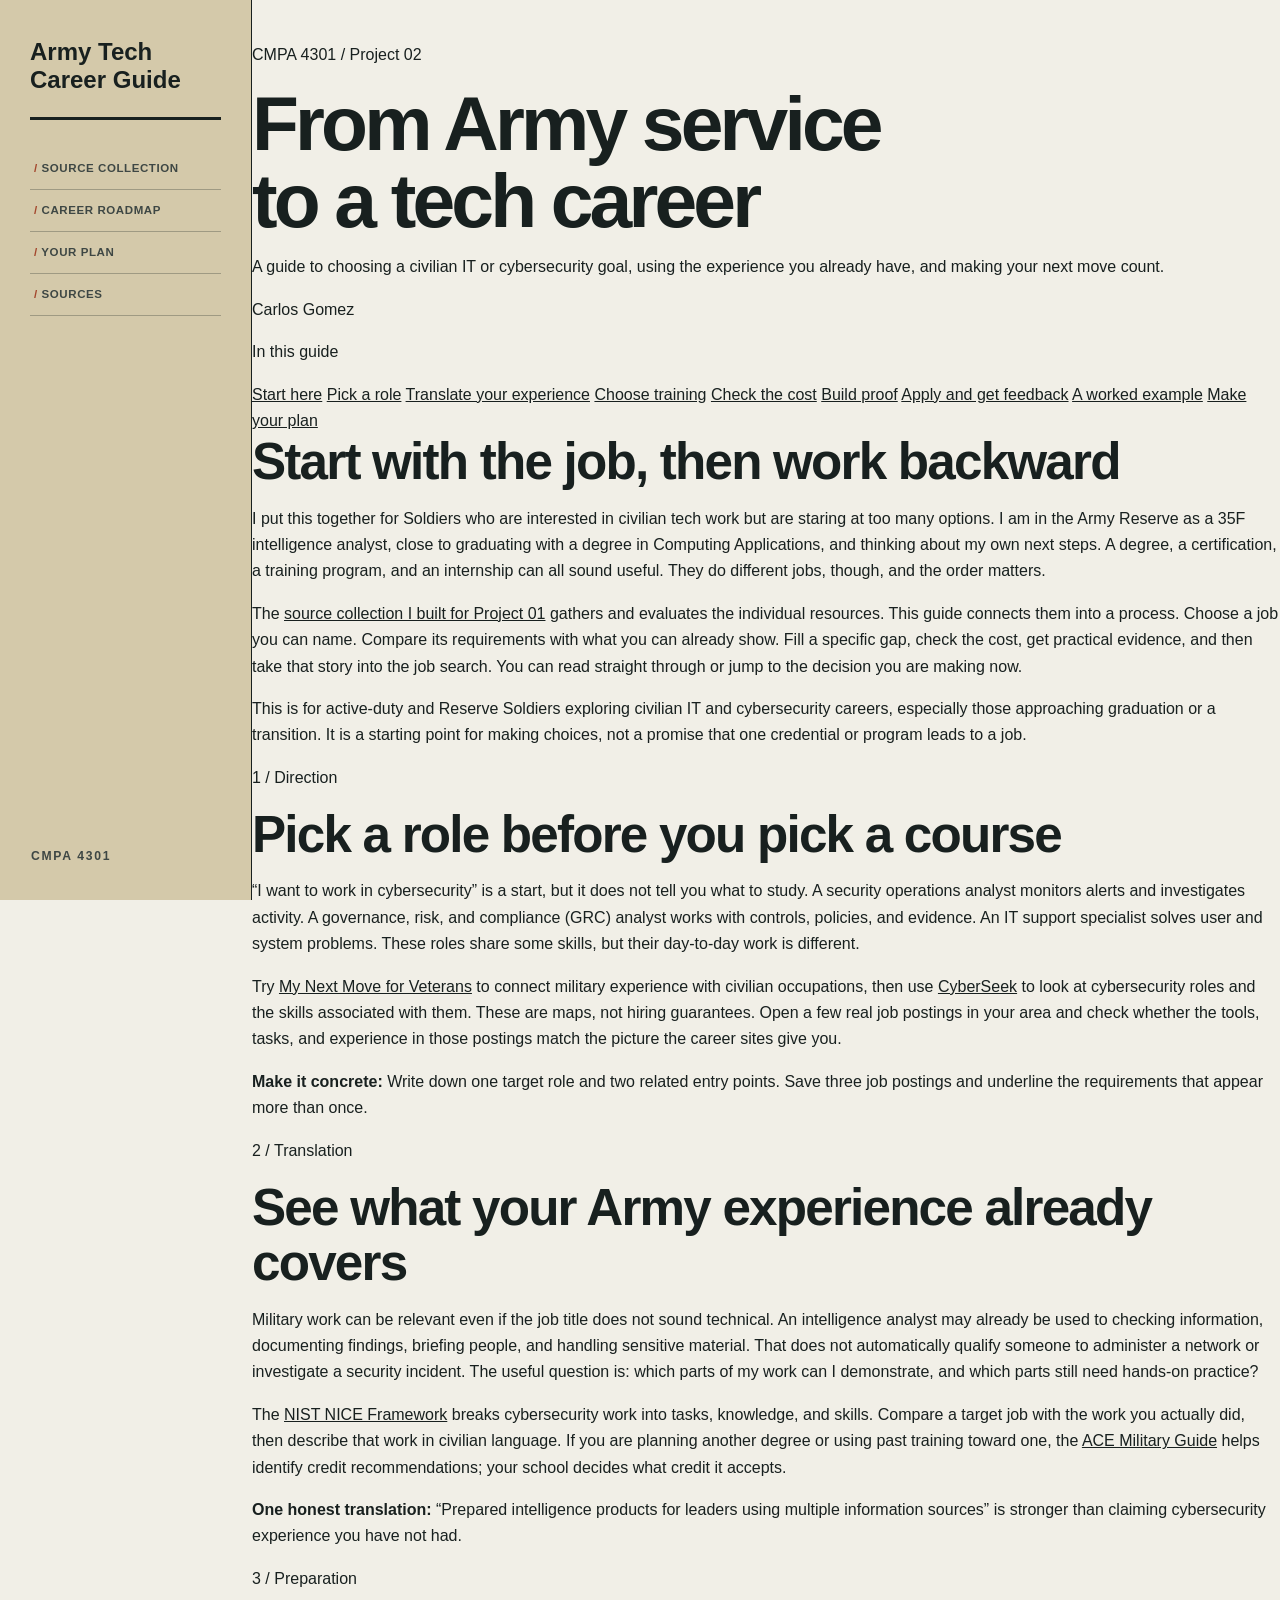
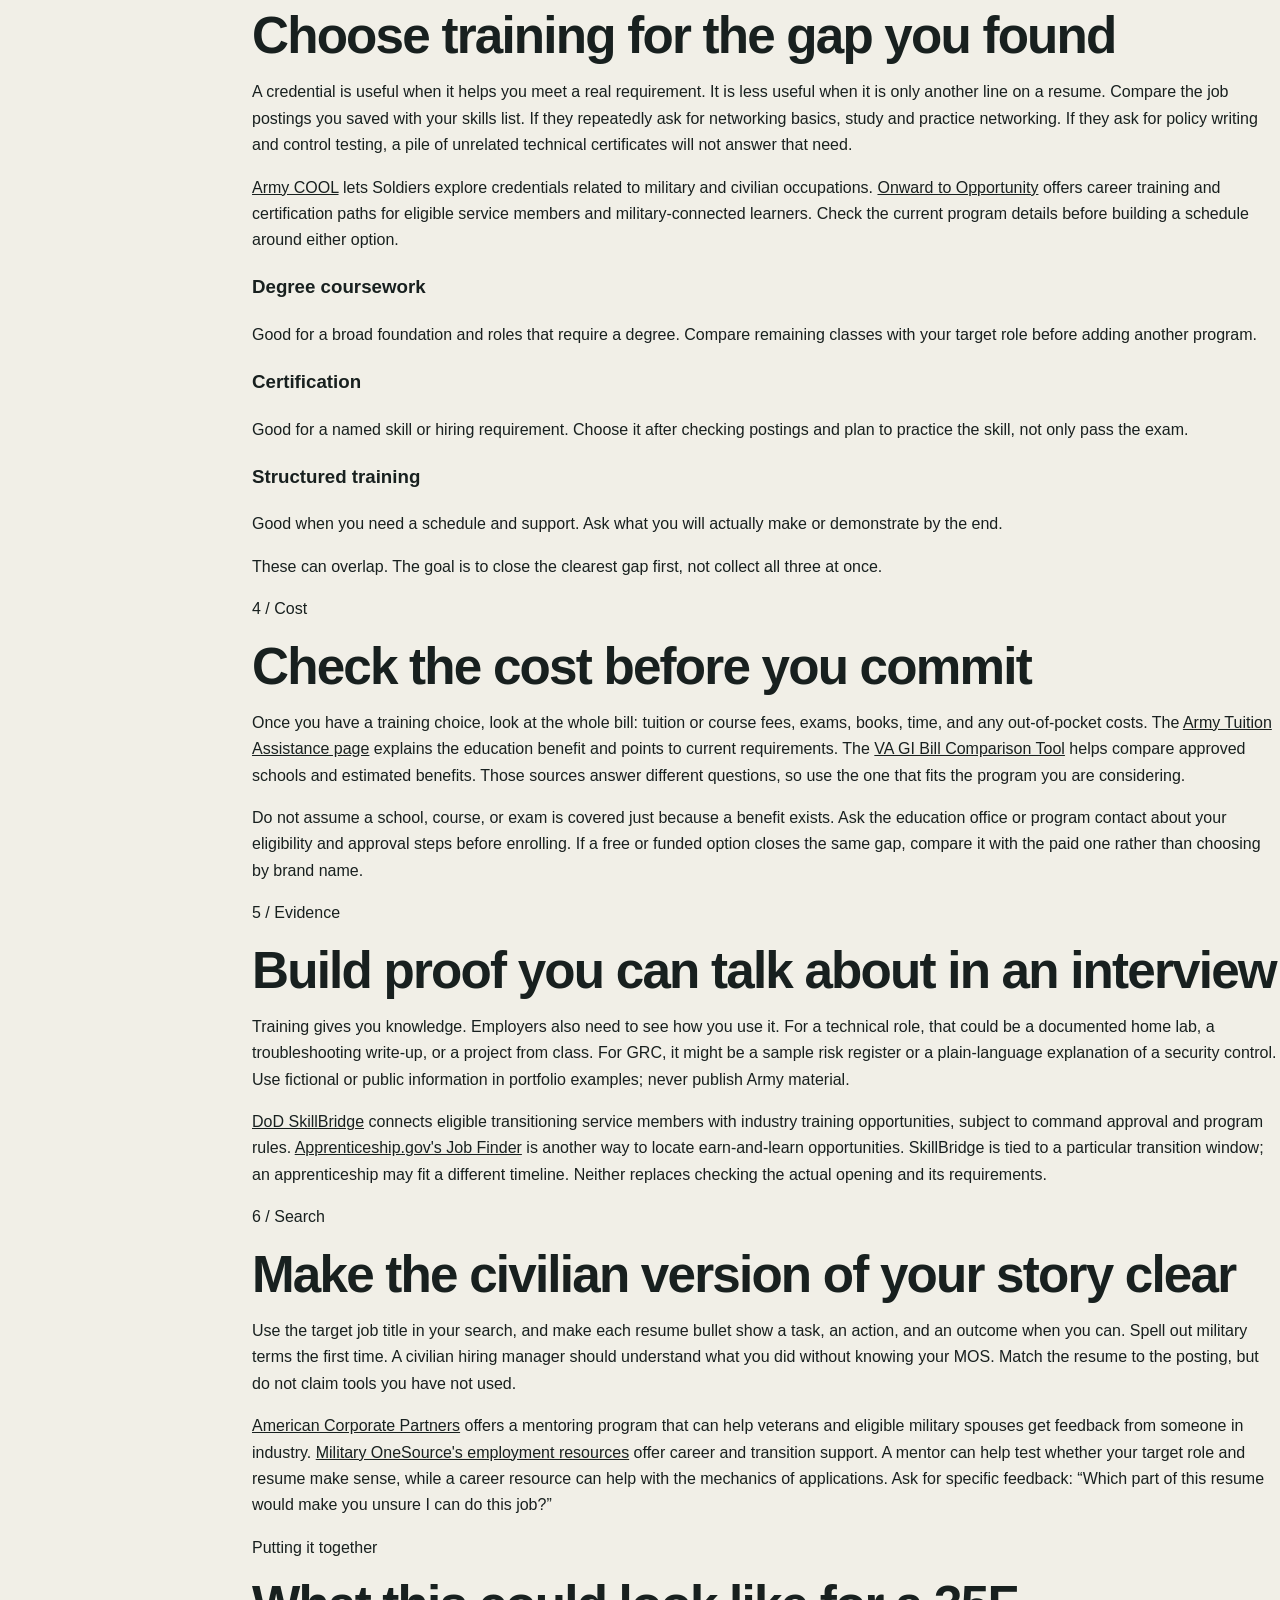
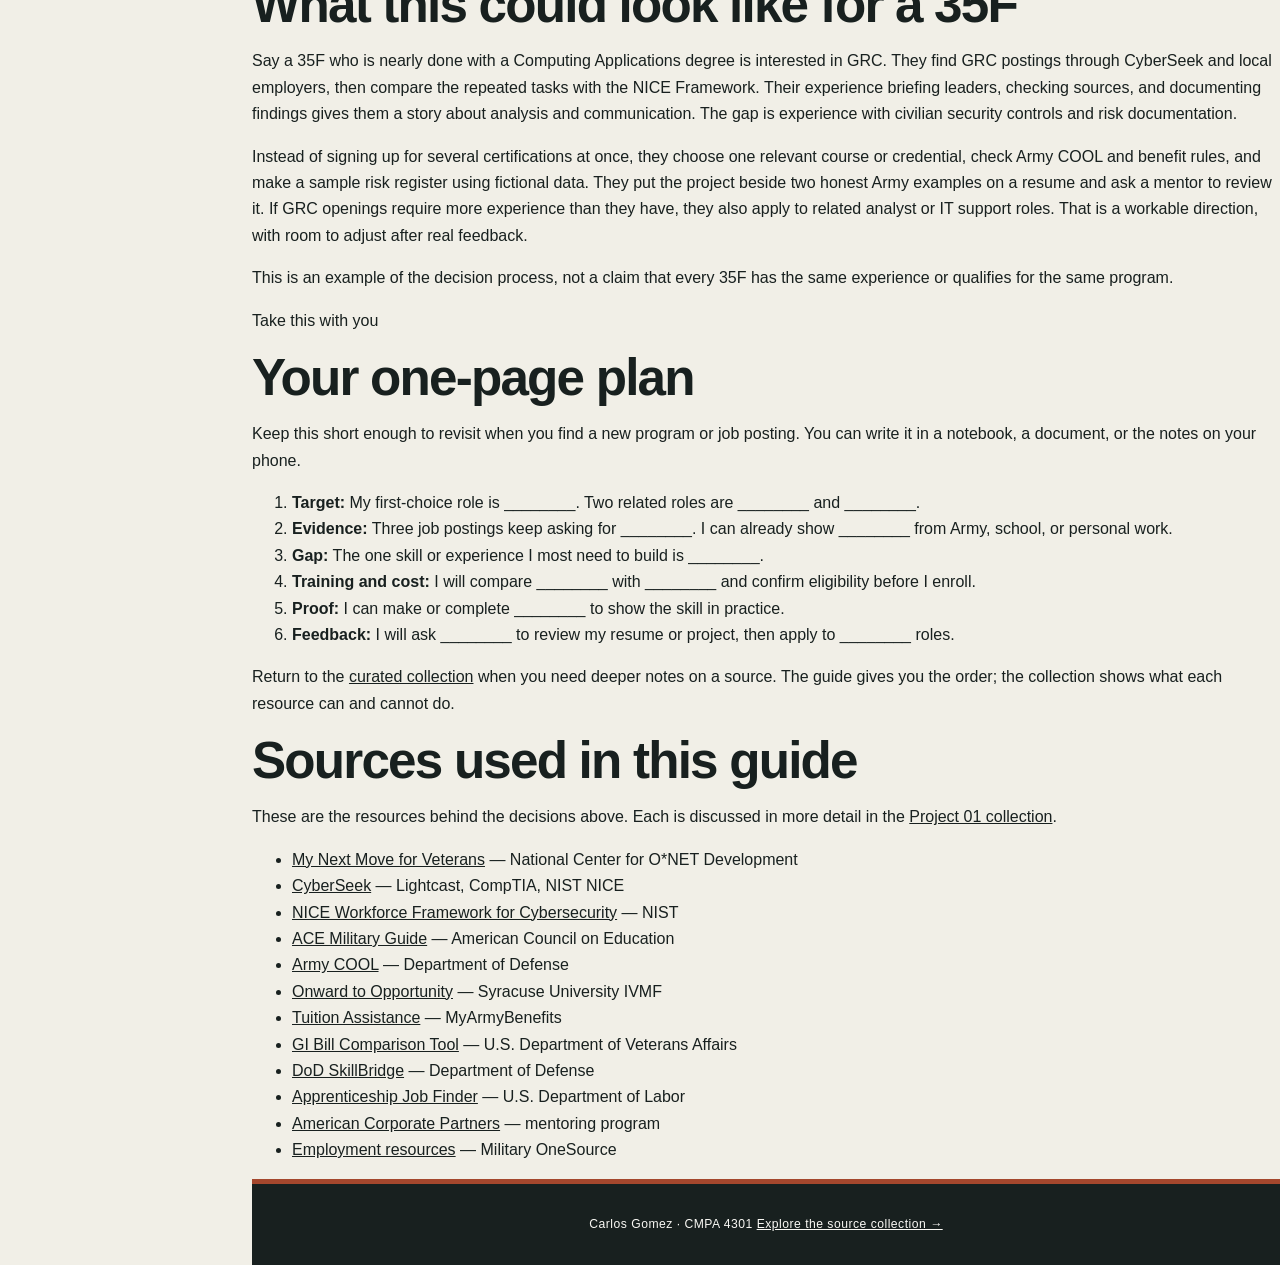
==== commit ae1ac12b: "Update" ====
--- a/career-roadmap.html
+++ b/career-roadmap.html
@@ -1,578 +1,166 @@
-<!DOCTYPE html>
+<!doctype html>
 <html lang="en">
 <head>
-  <meta charset="UTF-8">
-  <meta name="viewport" content="width=device-width, initial-scale=1.0">
-  <meta name="description" content="A practical guide for Soldiers planning a move into civilian IT and cybersecurity careers.">
-  <title>Army-to-Tech Career Roadmap | Carlos Gomez</title>
+  <meta charset="utf-8">
+  <meta name="viewport" content="width=device-width, initial-scale=1">
+  <meta name="description" content="A practical Army-to-tech career guide by Carlos Gomez, connecting job choice, military experience, training, benefits, and the civilian job search.">
+  <title>From Army Service to a Tech Career | Carlos Gomez</title>
   <link rel="stylesheet" href="roadmap.css">
 </head>
 <body>
+  <a class="skip-link" href="#main">Skip to guide</a>
+
   <header class="site-header">
     <div class="header-inner">
       <a class="site-name" href="index.html">Army Tech Career Guide</a>
-
-      <nav aria-label="Roadmap sections">
-        <a href="#introduction">Start Here</a>
-        <a href="#job">Choose a Job</a>
-        <a href="#skills">Use Your Experience</a>
-        <a href="#training">Training Plan</a>
-        <a href="#funding">Benefits</a>
-        <a href="#experience">Experience</a>
-        <a href="#job-search">Job Search</a>
+      <nav aria-label="Site navigation">
+        <a href="index.html">Source collection</a>
+        <a class="current" href="career-roadmap.html" aria-current="page">Career roadmap</a>
+        <a href="#plan">Your plan</a>
         <a href="#sources">Sources</a>
       </nav>
     </div>
   </header>
 
-  <main id="top">
-    <section class="title-block" aria-labelledby="page-title">
-      <p class="eyebrow">Army-to-Tech Career Roadmap</p>
-      <h1 id="page-title">From Army Service to a Civilian Tech Career</h1>
+  <main id="main">
+    <header class="hero">
+      <p class="kicker">CMPA 4301 / Project 02</p>
+      <h1>From Army service<br>to a tech career</h1>
+      <p class="deck">A guide to choosing a civilian IT or cybersecurity goal, using the experience you already have, and making your next move count.</p>
+      <p class="byline">Carlos Gomez</p>
+    </header>
 
-      <p class="lead">
-        A practical way to sort through career choices, certifications,
-        education benefits, and the move into civilian work.
-      </p>
+    <div class="page-grid">
+      <aside class="contents" aria-label="On this page">
+        <p class="contents-title">In this guide</p>
+        <a href="#start">Start here</a>
+        <a href="#role">Pick a role</a>
+        <a href="#skills">Translate your experience</a>
+        <a href="#training">Choose training</a>
+        <a href="#funding">Check the cost</a>
+        <a href="#experience">Build proof</a>
+        <a href="#search">Apply and get feedback</a>
+        <a href="#example">A worked example</a>
+        <a href="#plan">Make your plan</a>
+      </aside>
 
-      <div class="collection-facts" aria-label="Guide details">
-        <span><strong>IT + Cyber</strong></span>
-        <span><strong>Carlos Gomez</strong> · CMPA 4301</span>
+      <div class="article">
+        <section id="start" class="intro">
+          <h2>Start with the job, then work backward</h2>
+          <p>I put this together for Soldiers who are interested in civilian tech work but are staring at too many options. I am in the Army Reserve as a 35F intelligence analyst, close to graduating with a degree in Computing Applications, and thinking about my own next steps. A degree, a certification, a training program, and an internship can all sound useful. They do different jobs, though, and the order matters.</p>
+          <p>The <a href="index.html">source collection I built for Project 01</a> gathers and evaluates the individual resources. This guide connects them into a process. Choose a job you can name. Compare its requirements with what you can already show. Fill a specific gap, check the cost, get practical evidence, and then take that story into the job search. You can read straight through or jump to the decision you are making now.</p>
+          <p class="scope">This is for active-duty and Reserve Soldiers exploring civilian IT and cybersecurity careers, especially those approaching graduation or a transition. It is a starting point for making choices, not a promise that one credential or program leads to a job.</p>
+        </section>
+
+        <section id="role" class="chapter">
+          <p class="chapter-number">1 / Direction</p>
+          <h2>Pick a role before you pick a course</h2>
+          <p>“I want to work in cybersecurity” is a start, but it does not tell you what to study. A security operations analyst monitors alerts and investigates activity. A governance, risk, and compliance (GRC) analyst works with controls, policies, and evidence. An IT support specialist solves user and system problems. These roles share some skills, but their day-to-day work is different.</p>
+          <p>Try <a href="https://www.mynextmove.org/vets/">My Next Move for Veterans</a> to connect military experience with civilian occupations, then use <a href="https://www.cyberseek.org/">CyberSeek</a> to look at cybersecurity roles and the skills associated with them. These are maps, not hiring guarantees. Open a few real job postings in your area and check whether the tools, tasks, and experience in those postings match the picture the career sites give you.</p>
+          <div class="margin-note"><strong>Make it concrete:</strong> Write down one target role and two related entry points. Save three job postings and underline the requirements that appear more than once.</div>
+        </section>
+
+        <section id="skills" class="chapter">
+          <p class="chapter-number">2 / Translation</p>
+          <h2>See what your Army experience already covers</h2>
+          <p>Military work can be relevant even if the job title does not sound technical. An intelligence analyst may already be used to checking information, documenting findings, briefing people, and handling sensitive material. That does not automatically qualify someone to administer a network or investigate a security incident. The useful question is: which parts of my work can I demonstrate, and which parts still need hands-on practice?</p>
+          <p>The <a href="https://csrc.nist.gov/pubs/sp/800/181/r1/final">NIST NICE Framework</a> breaks cybersecurity work into tasks, knowledge, and skills. Compare a target job with the work you actually did, then describe that work in civilian language. If you are planning another degree or using past training toward one, the <a href="https://militaryguide.acenet.edu/">ACE Military Guide</a> helps identify credit recommendations; your school decides what credit it accepts.</p>
+          <div class="margin-note"><strong>One honest translation:</strong> “Prepared intelligence products for leaders using multiple information sources” is stronger than claiming cybersecurity experience you have not had.</div>
+        </section>
+
+        <section id="training" class="chapter">
+          <p class="chapter-number">3 / Preparation</p>
+          <h2>Choose training for the gap you found</h2>
+          <p>A credential is useful when it helps you meet a real requirement. It is less useful when it is only another line on a resume. Compare the job postings you saved with your skills list. If they repeatedly ask for networking basics, study and practice networking. If they ask for policy writing and control testing, a pile of unrelated technical certificates will not answer that need.</p>
+          <p><a href="https://www.cool.osd.mil/army/index.html">Army COOL</a> lets Soldiers explore credentials related to military and civilian occupations. <a href="https://ivmf.syracuse.edu/programs/career-training/about-o2o/">Onward to Opportunity</a> offers career training and certification paths for eligible service members and military-connected learners. Check the current program details before building a schedule around either option.</p>
+
+          <div class="comparison" role="group" aria-label="Ways to close a skill gap">
+            <div>
+              <h3>Degree coursework</h3>
+              <p>Good for a broad foundation and roles that require a degree. Compare remaining classes with your target role before adding another program.</p>
+            </div>
+            <div>
+              <h3>Certification</h3>
+              <p>Good for a named skill or hiring requirement. Choose it after checking postings and plan to practice the skill, not only pass the exam.</p>
+            </div>
+            <div>
+              <h3>Structured training</h3>
+              <p>Good when you need a schedule and support. Ask what you will actually make or demonstrate by the end.</p>
+            </div>
+          </div>
+
+          <p class="small-note">These can overlap. The goal is to close the clearest gap first, not collect all three at once.</p>
+        </section>
+
+        <section id="funding" class="chapter">
+          <p class="chapter-number">4 / Cost</p>
+          <h2>Check the cost before you commit</h2>
+          <p>Once you have a training choice, look at the whole bill: tuition or course fees, exams, books, time, and any out-of-pocket costs. The <a href="https://myarmybenefits.us.army.mil/Benefit-Library/Federal-Benefits/Tuition-Assistance-%28TA%29">Army Tuition Assistance page</a> explains the education benefit and points to current requirements. The <a href="https://www.va.gov/education/gi-bill-comparison-tool/">VA GI Bill Comparison Tool</a> helps compare approved schools and estimated benefits. Those sources answer different questions, so use the one that fits the program you are considering.</p>
+          <p>Do not assume a school, course, or exam is covered just because a benefit exists. Ask the education office or program contact about your eligibility and approval steps before enrolling. If a free or funded option closes the same gap, compare it with the paid one rather than choosing by brand name.</p>
+        </section>
+
+        <section id="experience" class="chapter">
+          <p class="chapter-number">5 / Evidence</p>
+          <h2>Build proof you can talk about in an interview</h2>
+          <p>Training gives you knowledge. Employers also need to see how you use it. For a technical role, that could be a documented home lab, a troubleshooting write-up, or a project from class. For GRC, it might be a sample risk register or a plain-language explanation of a security control. Use fictional or public information in portfolio examples; never publish Army material.</p>
+          <p><a href="https://www.skillbridge.mil/">DoD SkillBridge</a> connects eligible transitioning service members with industry training opportunities, subject to command approval and program rules. <a href="https://www.apprenticeship.gov/apprenticeship-job-finder">Apprenticeship.gov's Job Finder</a> is another way to locate earn-and-learn opportunities. SkillBridge is tied to a particular transition window; an apprenticeship may fit a different timeline. Neither replaces checking the actual opening and its requirements.</p>
+        </section>
+
+        <section id="search" class="chapter">
+          <p class="chapter-number">6 / Search</p>
+          <h2>Make the civilian version of your story clear</h2>
+          <p>Use the target job title in your search, and make each resume bullet show a task, an action, and an outcome when you can. Spell out military terms the first time. A civilian hiring manager should understand what you did without knowing your MOS. Match the resume to the posting, but do not claim tools you have not used.</p>
+          <p><a href="https://www.acp-usa.org/">American Corporate Partners</a> offers a mentoring program that can help veterans and eligible military spouses get feedback from someone in industry. <a href="https://www.militaryonesource.mil/resources/millife-guides/employment/">Military OneSource's employment resources</a> offer career and transition support. A mentor can help test whether your target role and resume make sense, while a career resource can help with the mechanics of applications. Ask for specific feedback: “Which part of this resume would make you unsure I can do this job?”</p>
+        </section>
+
+        <section id="example" class="example">
+          <p class="chapter-number">Putting it together</p>
+          <h2>What this could look like for a 35F</h2>
+          <p>Say a 35F who is nearly done with a Computing Applications degree is interested in GRC. They find GRC postings through CyberSeek and local employers, then compare the repeated tasks with the NICE Framework. Their experience briefing leaders, checking sources, and documenting findings gives them a story about analysis and communication. The gap is experience with civilian security controls and risk documentation.</p>
+          <p>Instead of signing up for several certifications at once, they choose one relevant course or credential, check Army COOL and benefit rules, and make a sample risk register using fictional data. They put the project beside two honest Army examples on a resume and ask a mentor to review it. If GRC openings require more experience than they have, they also apply to related analyst or IT support roles. That is a workable direction, with room to adjust after real feedback.</p>
+          <p class="small-note">This is an example of the decision process, not a claim that every 35F has the same experience or qualifies for the same program.</p>
+        </section>
+
+        <section id="plan" class="plan">
+          <p class="chapter-number">Take this with you</p>
+          <h2>Your one-page plan</h2>
+          <p>Keep this short enough to revisit when you find a new program or job posting. You can write it in a notebook, a document, or the notes on your phone.</p>
+          <ol>
+            <li><strong>Target:</strong> My first-choice role is ________. Two related roles are ________ and ________.</li>
+            <li><strong>Evidence:</strong> Three job postings keep asking for ________. I can already show ________ from Army, school, or personal work.</li>
+            <li><strong>Gap:</strong> The one skill or experience I most need to build is ________.</li>
+            <li><strong>Training and cost:</strong> I will compare ________ with ________ and confirm eligibility before I enroll.</li>
+            <li><strong>Proof:</strong> I can make or complete ________ to show the skill in practice.</li>
+            <li><strong>Feedback:</strong> I will ask ________ to review my resume or project, then apply to ________ roles.</li>
+          </ol>
+          <p>Return to the <a href="index.html">curated collection</a> when you need deeper notes on a source. The guide gives you the order; the collection shows what each resource can and cannot do.</p>
+        </section>
+
+        <section id="sources" class="sources">
+          <h2>Sources used in this guide</h2>
+          <p>These are the resources behind the decisions above. Each is discussed in more detail in the <a href="index.html">Project 01 collection</a>.</p>
+          <ul>
+            <li><a href="https://www.mynextmove.org/vets/">My Next Move for Veterans</a> — National Center for O*NET Development</li>
+            <li><a href="https://www.cyberseek.org/">CyberSeek</a> — Lightcast, CompTIA, NIST NICE</li>
+            <li><a href="https://csrc.nist.gov/pubs/sp/800/181/r1/final">NICE Workforce Framework for Cybersecurity</a> — NIST</li>
+            <li><a href="https://militaryguide.acenet.edu/">ACE Military Guide</a> — American Council on Education</li>
+            <li><a href="https://www.cool.osd.mil/army/index.html">Army COOL</a> — Department of Defense</li>
+            <li><a href="https://ivmf.syracuse.edu/programs/career-training/about-o2o/">Onward to Opportunity</a> — Syracuse University IVMF</li>
+            <li><a href="https://myarmybenefits.us.army.mil/Benefit-Library/Federal-Benefits/Tuition-Assistance-%28TA%29">Tuition Assistance</a> — MyArmyBenefits</li>
+            <li><a href="https://www.va.gov/education/gi-bill-comparison-tool/">GI Bill Comparison Tool</a> — U.S. Department of Veterans Affairs</li>
+            <li><a href="https://www.skillbridge.mil/">DoD SkillBridge</a> — Department of Defense</li>
+            <li><a href="https://www.apprenticeship.gov/apprenticeship-job-finder">Apprenticeship Job Finder</a> — U.S. Department of Labor</li>
+            <li><a href="https://www.acp-usa.org/">American Corporate Partners</a> — mentoring program</li>
+            <li><a href="https://www.militaryonesource.mil/resources/millife-guides/employment/">Employment resources</a> — Military OneSource</li>
+          </ul>
+        </section>
       </div>
-    </section>
-
-    <section id="introduction" class="introduction section-block">
-      <div class="section-heading introduction-heading">
-        <div>
-          <h2>Why I put this guide together</h2>
-        </div>
-      </div>
-
-      <div class="intro-copy">
-        <p>
-          This guide is mainly for Soldiers who know they want to move into a
-          civilian technology career but do not really know what order to do
-          everything in. That is pretty close to where I am right now. I serve
-          as a 35F intelligence analyst in the Army Reserve, I am close to
-          finishing my degree in Computing Applications, and I have been looking
-          at what my next move should be after graduation. There are
-          certifications, graduate programs, Army benefits, internships, and a
-          long list of possible jobs. The problem is that all of that
-          information is spread across different websites, and every program
-          makes itself sound like the best place to start.
-        </p>
-
-        <p>
-          I am not trying to tell every Soldier to follow the exact same career
-          path. The point of this guide is to put the decisions in an order that
-          makes more sense. First figure out what job you are actually trying to
-          get. Then look at what experience you already have, what you are
-          missing, and which education or certification can fill that gap.
-          After that, you can decide how to pay for it and how to build enough
-          experience to compete for the job. Someone can read the whole guide
-          from beginning to end or go straight to the part they are currently
-          dealing with.
-        </p>
-      </div>
-
-      <ol class="roadmap-overview" aria-label="Career roadmap">
-        <li>
-          <a href="#job">
-            <strong>Choose the job.</strong>
-            <span>Get more specific than simply saying you want to work in tech.</span>
-          </a>
-        </li>
-        <li>
-          <a href="#skills">
-            <strong>Use what you already have.</strong>
-            <span>Translate military work and be honest about what is missing.</span>
-          </a>
-        </li>
-        <li>
-          <a href="#training">
-            <strong>Choose useful training.</strong>
-            <span>Pick education that connects to the job instead of collecting credentials.</span>
-          </a>
-        </li>
-        <li>
-          <a href="#funding">
-            <strong>Compare the benefits.</strong>
-            <span>Look at the real cost before using money or GI Bill entitlement.</span>
-          </a>
-        </li>
-        <li>
-          <a href="#experience">
-            <strong>Build experience.</strong>
-            <span>Find a way to show what you can actually do.</span>
-          </a>
-        </li>
-        <li>
-          <a href="#job-search">
-            <strong>Prepare for the search.</strong>
-            <span>Make your experience understandable to a civilian employer.</span>
-          </a>
-        </li>
-      </ol>
-    </section>
-
-    <section id="job" class="guide-section section-block">
-      <div class="section-heading">
-        <p class="section-number">1</p>
-        <div>
-          <h2>Figure out which job you actually want</h2>
-          <p>Cybersecurity and IT are large career fields, not individual job titles.</p>
-        </div>
-      </div>
-
-      <div class="guide-copy">
-        <p>
-          When I first started looking at technology careers, saying I was
-          interested in cybersecurity sounded specific enough. It really is
-          not. A security analyst, help desk technician, network administrator,
-          cloud administrator, and governance, risk, and compliance (GRC)
-          analyst can all work in the same general field while doing completely
-          different work. They also do not have the same entry requirements.
-          This matters because it would make no sense to spend months studying
-          for a certification and later find out that it barely connects to
-          the job you actually want.
-        </p>
-
-        <p>
-          <a class="text-link" href="https://www.mynextmove.org/vets/" target="_blank" rel="noopener">My Next Move for Veterans</a>
-          is helpful for getting an initial list of civilian careers related
-          to military experience. It shows the work, preparation, skills, and
-          outlook instead of only giving a job title.
-          <a class="text-link" href="https://www.cyberseek.org/" target="_blank" rel="noopener">CyberSeek</a>
-          goes deeper into cybersecurity and shows how different roles connect,
-          what employers commonly request, and what the job market looks like
-          in different areas. Neither website should choose the career for you,
-          but together they give you a much better starting point than picking
-          a certification because it is popular.
-        </p>
-
-        <p>
-          I would choose one main job and one backup that is closely related.
-          After that, I would look at actual job postings around the area
-          where I plan to live. If the same requirements keep showing up,
-          that is a much stronger sign of what to work on next. It also keeps
-          the plan realistic. A career website might say a role is entry level,
-          while the real postings may still ask for prior IT work, a degree,
-          certain tools, or a clearance.
-        </p>
-      </div>
-
-      <div class="action-box">
-        <h3>What to do first</h3>
-        <ul>
-          <li>Pick one main job title and one related backup.</li>
-          <li>Read at least five real job postings in the area where you want to work.</li>
-          <li>Write down the requirements that keep showing up.</li>
-        </ul>
-      </div>
-
-      <p class="section-sources">
-        <strong>Sources used:</strong>
-        <a href="https://www.mynextmove.org/vets/" target="_blank" rel="noopener">My Next Move for Veterans</a>;
-        <a href="https://www.cyberseek.org/" target="_blank" rel="noopener">CyberSeek</a>
-      </p>
-    </section>
-
-    <section id="skills" class="guide-section section-block">
-      <div class="section-heading">
-        <p class="section-number">2</p>
-        <div>
-          <h2>Use your military experience without overstating it</h2>
-          <p>Your MOS is part of the picture, but it is not the only thing you bring with you.</p>
-        </div>
-      </div>
-
-      <div class="guide-copy">
-        <p>
-          As a 35F, it would be easy for me to assume that intelligence work
-          does not count as technology experience because I am not in a signal
-          or cyber MOS. That leaves out a lot of what the job actually involves.
-          Research, analysis, briefing, working with classified information,
-          noticing patterns, and explaining findings to leadership can all
-          transfer into civilian work. Soldiers in logistics, administration,
-          maintenance, and leadership positions also build skills that may be
-          useful. The challenge is explaining the work without expecting a
-          civilian employer to understand Army language.
-        </p>
-
-        <p>
-          The
-          <a class="text-link" href="https://csrc.nist.gov/pubs/sp/800/181/r1/final" target="_blank" rel="noopener">NICE Workforce Framework</a>
-          breaks cybersecurity work into specific roles, tasks, knowledge, and
-          skills. I can compare those tasks with things I have actually done
-          instead of trying to force my MOS title into a civilian job. The
-          <a class="text-link" href="https://militaryguide.acenet.edu/" target="_blank" rel="noopener">ACE Military Guide</a>
-          helps with the education side by showing how military courses and
-          occupations have been evaluated for possible college credit. One
-          helps translate work experience, while the other helps show where
-          military training may count toward a degree.
-        </p>
-
-        <p>
-          This is also where the plan has to be honest. Military experience
-          can make someone stand out, but it does not automatically replace
-          hands-on technical work. I would make three lists: what the civilian
-          job requires, what I can already prove, and what I still need to
-          learn. That last list is what should control the education and
-          certification plan.
-        </p>
-
-        <p>
-          For example, if I decide to aim for an entry-level GRC role, I would
-          compare job postings with the analysis and briefing work I have done
-          as a 35F. I might already have examples of handling sensitive
-          information and explaining risk to leaders. If the postings also ask
-          for familiarity with security frameworks or audit work, those become
-          gaps to address through a class, project, or focused training. That
-          is more useful than assuming my MOS qualifies me for the job or
-          signing up for every certification I can find.
-        </p>
-      </div>
-
-      <div class="action-box">
-        <h3>Keep the translation simple</h3>
-        <ul>
-          <li>Remove military abbreviations that a civilian employer may not know.</li>
-          <li>Explain what you did, why it mattered, and what happened because of it.</li>
-          <li>Do not claim technical skills that you cannot demonstrate.</li>
-        </ul>
-      </div>
-
-      <p class="section-sources">
-        <strong>Sources used:</strong>
-        <a href="https://csrc.nist.gov/pubs/sp/800/181/r1/final" target="_blank" rel="noopener">NICE Workforce Framework for Cybersecurity</a>;
-        <a href="https://militaryguide.acenet.edu/" target="_blank" rel="noopener">ACE Military Guide</a>
-      </p>
-    </section>
-
-    <section id="training" class="guide-section section-block">
-      <div class="section-heading">
-        <p class="section-number">3</p>
-        <div>
-          <h2>Do not collect certifications without a reason</h2>
-          <p>A long certification list is not the same thing as a career plan.</p>
-        </div>
-      </div>
-
-      <div class="guide-copy">
-        <p>
-          One thing that can get confusing fast is deciding between a degree,
-          certification, boot camp, or another training program. I have looked
-          at certifications such as A+, Network+, Security+, and Linux+, and
-          it is tempting to think that earning all of them would automatically
-          make me qualified. The problem is that each one takes time and money.
-          If the certification does not fill a real gap or appear in the jobs
-          I am targeting, it may not be the best next move.
-        </p>
-
-        <p>
-          <a class="text-link" href="https://www.cool.osd.mil/army/index.html" target="_blank" rel="noopener">Army COOL</a>
-          helps Soldiers look up credentials connected to military occupations
-          and civilian career goals. It also provides information about possible
-          Credentialing Assistance. That makes it useful, but being listed in
-          COOL does not mean every Soldier needs that credential.
-          <a class="text-link" href="https://ivmf.syracuse.edu/programs/career-training/about-o2o/" target="_blank" rel="noopener">Onward to Opportunity</a>
-          is different because it provides structured training and career
-          support for eligible service members, veterans, and military spouses.
-          COOL helps research and possibly fund a credential, while O2O may
-          be better for someone who wants more structure and guidance.
-        </p>
-
-        <p>
-          For someone already close to finishing a technology degree, another
-          large education program may not add as much as a targeted
-          certification and real practice. Someone without a degree or basic
-          technical background could need a different starting point. The
-          right choice depends on the job and the gap, not on which option
-          looks the most impressive.
-        </p>
-      </div>
-
-      <div class="action-box">
-        <h3>Before signing up for anything</h3>
-        <ul>
-          <li>Find the exact job requirement the training would help you meet.</li>
-          <li>Decide how you will practice or demonstrate the skill afterward.</li>
-          <li>Compare the price and time with other ways to learn the same thing.</li>
-        </ul>
-      </div>
-
-      <p class="section-sources">
-        <strong>Sources used:</strong>
-        <a href="https://www.cool.osd.mil/army/index.html" target="_blank" rel="noopener">Army COOL</a>;
-        <a href="https://ivmf.syracuse.edu/programs/career-training/about-o2o/" target="_blank" rel="noopener">Onward to Opportunity</a>
-      </p>
-    </section>
-
-    <section id="funding" class="guide-section section-block">
-      <div class="section-heading">
-        <p class="section-number">4</p>
-        <div>
-          <h2>Look at the full cost before using benefits</h2>
-          <p>A benefit can help pay for a program, but it cannot make a bad program useful.</p>
-        </div>
-      </div>
-
-      <div class="guide-copy">
-        <p>
-          This part relates to me because I am currently finishing school and
-          dealing with military education benefits myself. The process is not
-          always as simple as finding a program and asking the Army to pay for
-          it. There are eligibility rules, approval steps, deadlines, school
-          requirements, and limits on what the benefit covers. It is also
-          possible to use a benefit on a program that does not move you any
-          closer to the job you want.
-        </p>
-
-        <p>
-          The official
-          <a class="text-link" href="https://myarmybenefits.us.army.mil/Benefit-Library/Federal-Benefits/Tuition-Assistance-%28TA%29" target="_blank" rel="noopener">Army Tuition Assistance</a>
-          page explains the program and the main steps Soldiers must follow.
-          The
-          <a class="text-link" href="https://www.va.gov/education/gi-bill-comparison-tool/" target="_blank" rel="noopener">GI Bill Comparison Tool</a>
-          helps compare approved schools and training programs. It also gives
-          information about accreditation, veteran enrollment, support, and
-          estimated benefits. These sources work better together because one
-          explains a military benefit while the other helps judge where
-          education benefits may be used.
-        </p>
-
-        <p>
-          I would also check exactly where military transfer credit goes inside
-          a degree. A school can say it accepts military credit, but that credit
-          may only fill electives and do very little to shorten the program.
-          The same thinking applies to certifications and boot camps. Before
-          using personal money, Tuition Assistance, or GI Bill entitlement, the
-          better question is not only whether the program is covered. It is
-          whether the program is worth the cost and whether it supports the
-          career plan.
-        </p>
-      </div>
-
-      <div class="action-box">
-        <h3>Questions worth asking</h3>
-        <ul>
-          <li>Is the school or program approved for the benefit I plan to use?</li>
-          <li>Where will my military or transfer credit fit in the degree?</li>
-          <li>What will I still have to pay after tuition, fees, books, and exams?</li>
-        </ul>
-      </div>
-
-      <p class="section-sources">
-        <strong>Sources used:</strong>
-        <a href="https://myarmybenefits.us.army.mil/Benefit-Library/Federal-Benefits/Tuition-Assistance-%28TA%29" target="_blank" rel="noopener">Army Tuition Assistance</a>;
-        <a href="https://www.va.gov/education/gi-bill-comparison-tool/" target="_blank" rel="noopener">GI Bill Comparison Tool</a>
-      </p>
-    </section>
-
-    <section id="experience" class="guide-section section-block">
-      <div class="section-heading">
-        <p class="section-number">5</p>
-        <div>
-          <h2>Find a way to prove what you can do</h2>
-          <p>Education helps, but employers still want examples of actual work.</p>
-        </div>
-      </div>
-
-      <div class="guide-copy">
-        <p>
-          A degree and certifications can help someone get past the first
-          screening, but employers still ask about experience. That is a
-          difficult part of changing careers because someone may understand
-          the material without having held the job before. Experience does not
-          have to come from one perfect internship. It can come from a school
-          project, home lab, volunteer work, apprenticeship, military
-          assignment, or an entry-level role. What matters is being able to
-          explain the problem, the tools used, and the result.
-        </p>
-
-        <p>
-          <a class="text-link" href="https://www.skillbridge.mil/" target="_blank" rel="noopener">SkillBridge</a>
-          can give eligible service members civilian training or work
-          experience near the end of active-duty service. It can be a strong
-          option, but it does not apply equally to everyone. Timing, duty
-          status, command approval, and available providers all matter, which
-          is especially important for Reserve Soldiers to understand.
-          <a class="text-link" href="https://www.apprenticeship.gov/apprenticeship-job-finder" target="_blank" rel="noopener">Apprenticeship.gov</a>
-          gives another route by listing paid apprenticeship opportunities,
-          including some technology positions.
-        </p>
-
-        <p>
-          The main thing I took from these sources is that experience needs to
-          be planned early. Waiting until graduation or separation to start
-          looking makes the transition harder than it needs to be. If an
-          internship or apprenticeship is not realistic, a smaller technical
-          project is still better than having no example at all. A project also
-          gives someone something real to discuss during an interview instead
-          of only naming courses and certifications.
-        </p>
-      </div>
-
-      <div class="action-box">
-        <h3>Build something you can explain</h3>
-        <ul>
-          <li>Choose a project or opportunity related to the job you selected.</li>
-          <li>Keep non-sensitive notes showing the problem, process, and result.</li>
-          <li>Be ready to explain what worked and what you would improve.</li>
-        </ul>
-      </div>
-
-      <p class="section-sources">
-        <strong>Sources used:</strong>
-        <a href="https://www.skillbridge.mil/" target="_blank" rel="noopener">SkillBridge</a>;
-        <a href="https://www.apprenticeship.gov/apprenticeship-job-finder" target="_blank" rel="noopener">Apprenticeship Job Finder</a>
-      </p>
-    </section>
-
-    <section id="job-search" class="guide-section section-block">
-      <div class="section-heading">
-        <p class="section-number">6</p>
-        <div>
-          <h2>Make the job search understandable to civilians</h2>
-          <p>The experience may be valuable, but the employer still has to understand it.</p>
-        </div>
-      </div>
-
-      <div class="guide-copy">
-        <p>
-          Military language makes sense inside the Army, but it can lose its
-          meaning on a civilian resume. Listing an MOS, unit, or Army-specific
-          duty without explaining it puts the work on the employer. The resume
-          should connect the experience directly to the job. That means using
-          normal job language, giving the size or importance of the
-          responsibility, and showing a result when possible. Military service
-          should still be part of the story, but it needs to be translated.
-        </p>
-
-        <p>
-          <a class="text-link" href="https://www.acp-usa.org/" target="_blank" rel="noopener">American Corporate Partners</a>
-          connects veterans and transitioning service members with civilian
-          mentors. That can provide something a website cannot: feedback from
-          a person who understands how hiring works in the field.
-          <a class="text-link" href="https://www.militaryonesource.mil/resources/millife-guides/employment/" target="_blank" rel="noopener">Military OneSource</a>
-          brings together broader help with resumes, career planning, job
-          fairs, credentials, and employment resources. A mentor can give
-          personal feedback, while Military OneSource works more like a
-          starting checklist.
-        </p>
-
-        <p>
-          I would not wait until I need a job to start talking with people in
-          the field. Those conversations can show whether the career plan is
-          realistic and which skills employers care about most. They can also
-          point out when a resume sounds too military or too general. The
-          final application should be written for the specific job instead
-          of using the same resume for every technology position.
-        </p>
-      </div>
-
-      <div class="action-box">
-        <h3>Before applying</h3>
-        <ul>
-          <li>Write the resume around the main job selected in Step 1.</li>
-          <li>Prepare two or three examples that show military and technical skills.</li>
-          <li>Ask someone outside the military to review the wording.</li>
-        </ul>
-      </div>
-
-      <p class="section-sources">
-        <strong>Sources used:</strong>
-        <a href="https://www.acp-usa.org/" target="_blank" rel="noopener">American Corporate Partners</a>;
-        <a href="https://www.militaryonesource.mil/resources/millife-guides/employment/" target="_blank" rel="noopener">Military OneSource Civilian Career Support</a>
-      </p>
-    </section>
-
-    <section class="closing section-block">
-      <h2>What I learned from putting the sources together</h2>
-
-      <div class="intro-copy">
-        <p>
-          Looking at these resources together changed the way I think about
-          the transition. The programs are not really competing with each
-          other because they solve different parts of the problem. Career
-          tools help choose a direction. The NICE Framework helps identify
-          skills. Army COOL and O2O help with training. Tuition Assistance
-          and the GI Bill help with cost. SkillBridge, apprenticeships,
-          mentors, and employment resources help turn that preparation into
-          actual work.
-        </p>
-
-        <p>
-          The order is what makes the difference. Starting with a
-          certification because it is popular can lead to more confusion.
-          Starting with the job gives every later decision a reason. I still
-          expect my own plan to change as I finish school and get more
-          experience, but this gives me a better way to judge each opportunity
-          instead of automatically saying yes to the next program I find.
-        </p>
-
-        <p>
-          If you are using this guide for your own plan, start with one job
-          posting that interests you. Write down the skills it asks for and
-          compare them with work you can already explain. That first
-          comparison will tell you which part of the guide to use next.
-        </p>
-      </div>
-
-      <p class="back-link">
-        <a href="index.html">View the original curated source collection</a>
-      </p>
-    </section>
-
-    <section id="sources" class="closing section-block">
-      <h2>Sources</h2>
-
-      <div class="intro-copy">
-        <p>
-          <strong>Career choices:</strong>
-          <a class="text-link" href="https://www.mynextmove.org/vets/" target="_blank" rel="noopener">My Next Move for Veterans</a>
-          (National Center for O*NET Development);
-          <a class="text-link" href="https://www.cyberseek.org/" target="_blank" rel="noopener">CyberSeek</a>
-          (Lightcast, CompTIA, and NIST NICE).
-        </p>
-
-        <p>
-          <strong>Military experience and education:</strong>
-          <a class="text-link" href="https://csrc.nist.gov/pubs/sp/800/181/r1/final" target="_blank" rel="noopener">NICE Workforce Framework for Cybersecurity</a>
-          (NIST);
-          <a class="text-link" href="https://militaryguide.acenet.edu/" target="_blank" rel="noopener">ACE Military Guide</a>
-          (American Council on Education);
-          <a class="text-link" href="https://www.cool.osd.mil/army/index.html" target="_blank" rel="noopener">Army COOL</a>
-          (Department of Defense);
-          <a class="text-link" href="https://ivmf.syracuse.edu/programs/career-training/about-o2o/" target="_blank" rel="noopener">Onward to Opportunity</a>
-          (Syracuse University IVMF).
-        </p>
-
-        <p>
-          <strong>Paying for school:</strong>
-          <a class="text-link" href="https://myarmybenefits.us.army.mil/Benefit-Library/Federal-Benefits/Tuition-Assistance-%28TA%29" target="_blank" rel="noopener">Tuition Assistance Program for Service Members</a>
-          (MyArmyBenefits);
-          <a class="text-link" href="https://www.va.gov/education/gi-bill-comparison-tool/" target="_blank" rel="noopener">GI Bill Comparison Tool</a>
-          (U.S. Department of Veterans Affairs).
-        </p>
-
-        <p>
-          <strong>Experience and the job search:</strong>
-          <a class="text-link" href="https://www.skillbridge.mil/" target="_blank" rel="noopener">SkillBridge</a>
-          (Department of Defense);
-          <a class="text-link" href="https://www.apprenticeship.gov/apprenticeship-job-finder" target="_blank" rel="noopener">Apprenticeship Job Finder</a>
-          (U.S. Department of Labor);
-          <a class="text-link" href="https://www.acp-usa.org/" target="_blank" rel="noopener">Veteran Mentoring Program</a>
-          (American Corporate Partners);
-          <a class="text-link" href="https://www.militaryonesource.mil/resources/millife-guides/employment/" target="_blank" rel="noopener">Civilian Career Support and Resources</a>
-          (Military OneSource).
-        </p>
-      </div>
-    </section>
+    </div>
   </main>
 
-  <footer>
-    <p>Carlos Gomez · CMPA 4301</p>
+  <footer class="site-footer">
+    <span>Carlos Gomez · CMPA 4301</span>
+    <a href="index.html">Explore the source collection →</a>
   </footer>
 </body>
 </html>
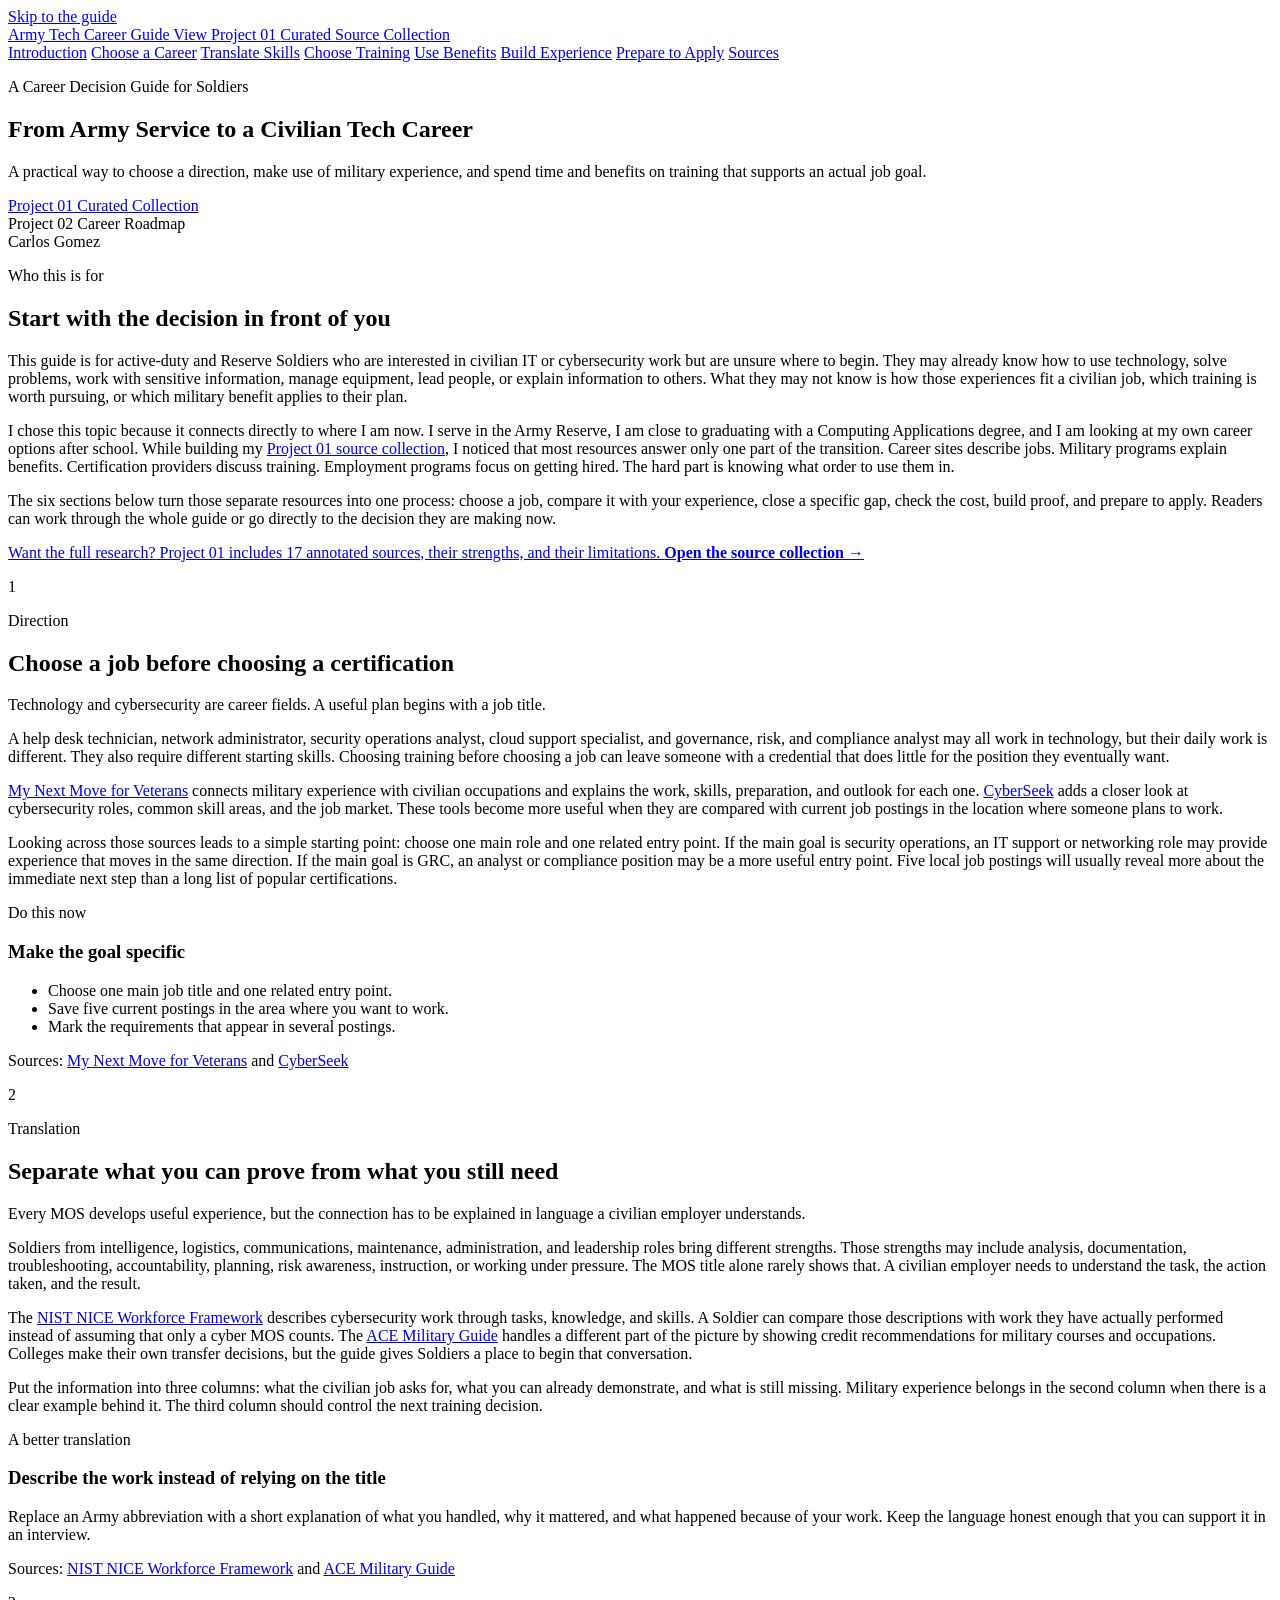
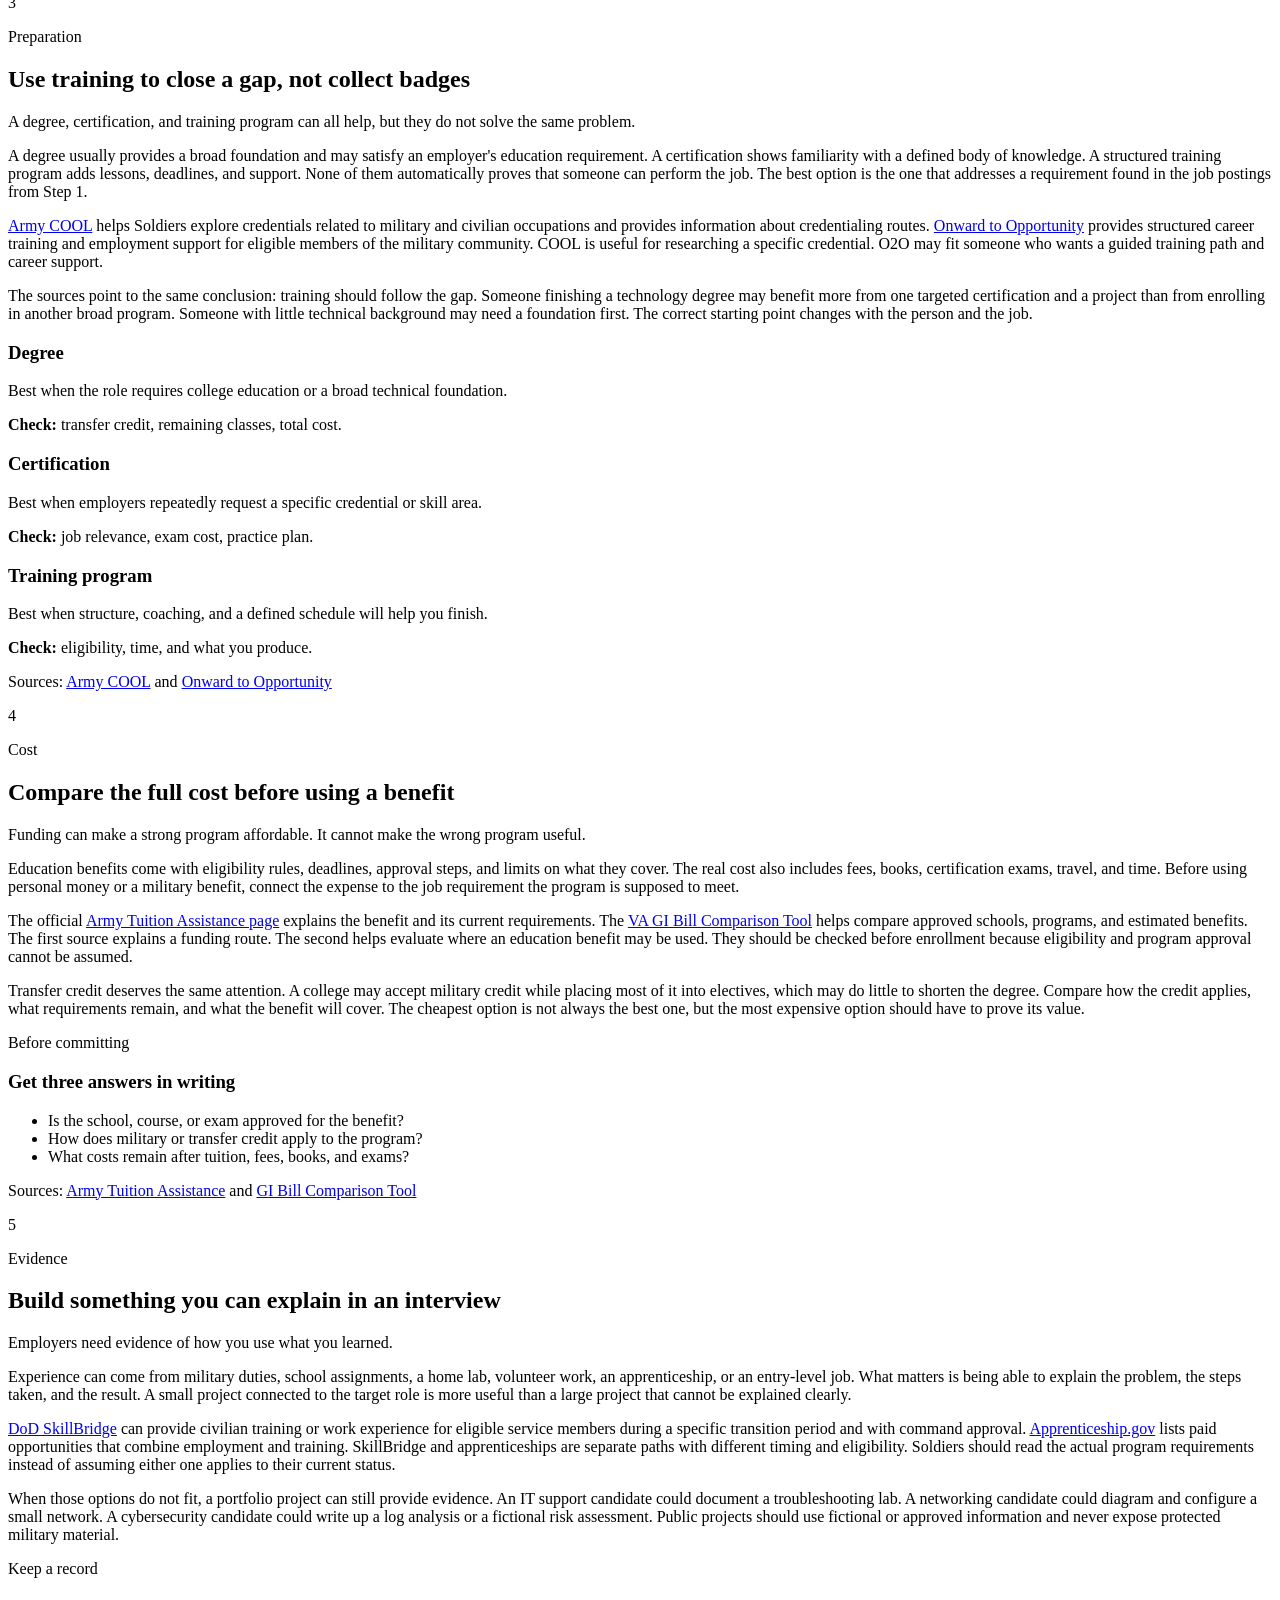
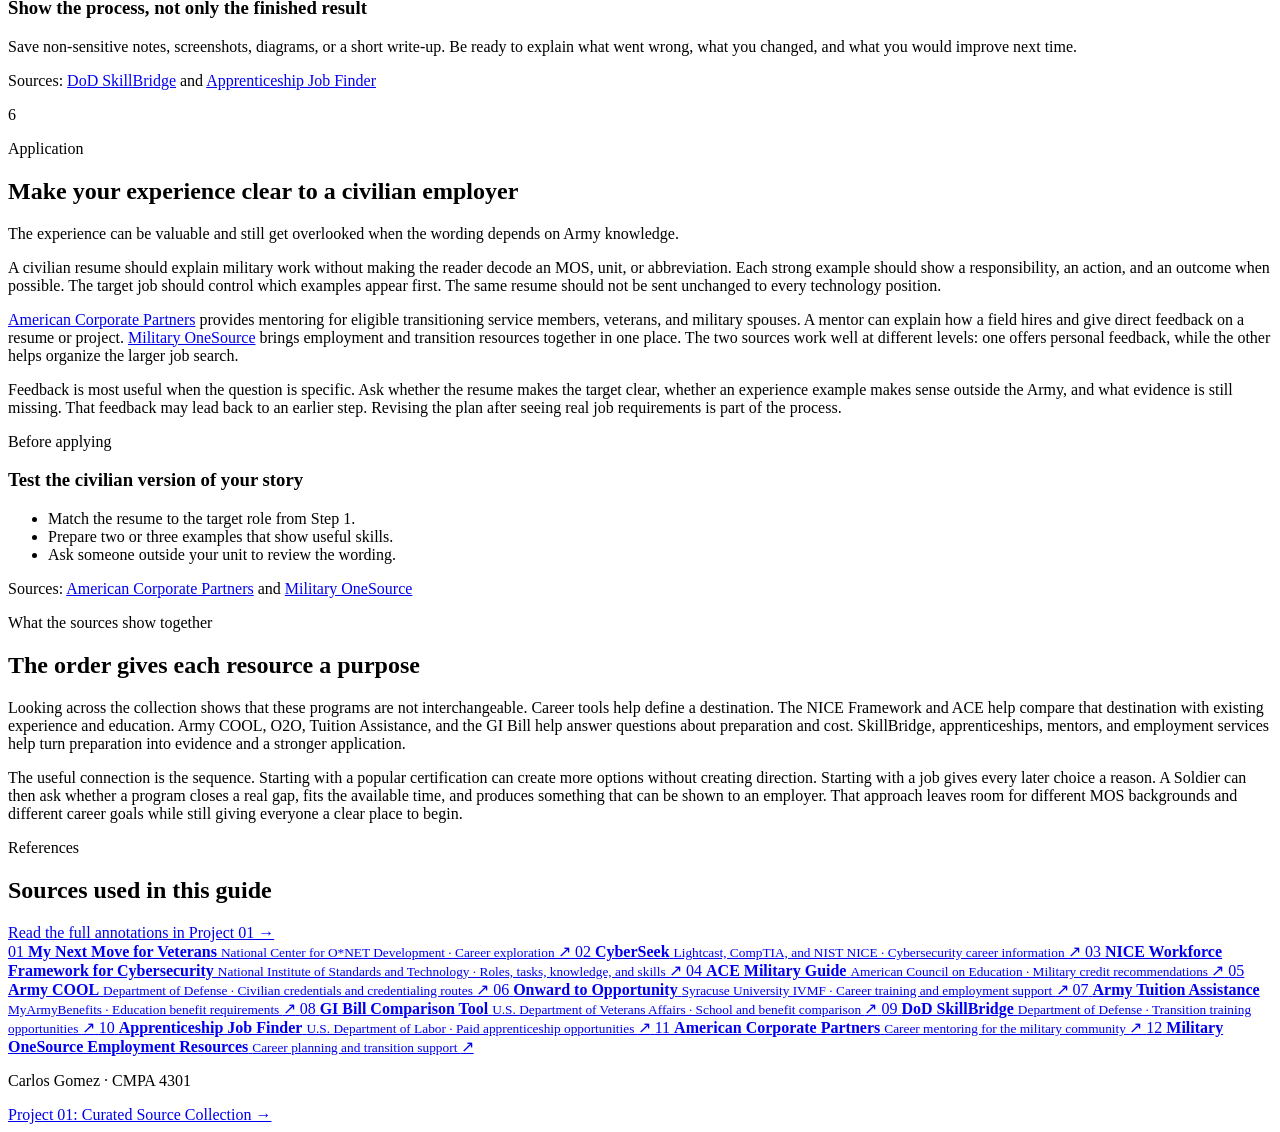
==== commit 99f70045: "Update" ====
--- a/career-roadmap.html
+++ b/career-roadmap.html
@@ -1,166 +1,791 @@
-<!doctype html>
+<!DOCTYPE html>
 <html lang="en">
 <head>
-  <meta charset="utf-8">
-  <meta name="viewport" content="width=device-width, initial-scale=1">
-  <meta name="description" content="A practical Army-to-tech career guide by Carlos Gomez, connecting job choice, military experience, training, benefits, and the civilian job search.">
-  <title>From Army Service to a Tech Career | Carlos Gomez</title>
+  <meta charset="UTF-8">
+  <meta name="viewport" content="width=device-width, initial-scale=1.0">
+  <meta name="description" content="A practical decision guide for active-duty and Reserve Soldiers exploring civilian IT and cybersecurity careers.">
+  <title>Army-to-Tech Career Roadmap | Carlos Gomez</title>
   <link rel="stylesheet" href="roadmap.css">
 </head>
+
 <body>
-  <a class="skip-link" href="#main">Skip to guide</a>
+  <a class="skip-link" href="#main">Skip to the guide</a>
 
   <header class="site-header">
     <div class="header-inner">
-      <a class="site-name" href="index.html">Army Tech Career Guide</a>
-      <nav aria-label="Site navigation">
-        <a href="index.html">Source collection</a>
-        <a class="current" href="career-roadmap.html" aria-current="page">Career roadmap</a>
-        <a href="#plan">Your plan</a>
+      <a class="site-name" href="career-roadmap.html">
+        Army Tech Career Guide
+      </a>
+
+      <a class="collection-button" href="index.html">
+        View Project 01
+        <span>Curated Source Collection</span>
+      </a>
+
+      <nav aria-label="Career roadmap sections">
+        <a href="#introduction">Introduction</a>
+        <a href="#career">Choose a Career</a>
+        <a href="#skills">Translate Skills</a>
+        <a href="#training">Choose Training</a>
+        <a href="#benefits">Use Benefits</a>
+        <a href="#experience">Build Experience</a>
+        <a href="#job-search">Prepare to Apply</a>
         <a href="#sources">Sources</a>
       </nav>
     </div>
   </header>
 
   <main id="main">
-    <header class="hero">
-      <p class="kicker">CMPA 4301 / Project 02</p>
-      <h1>From Army service<br>to a tech career</h1>
-      <p class="deck">A guide to choosing a civilian IT or cybersecurity goal, using the experience you already have, and making your next move count.</p>
-      <p class="byline">Carlos Gomez</p>
-    </header>
-
-    <div class="page-grid">
-      <aside class="contents" aria-label="On this page">
-        <p class="contents-title">In this guide</p>
-        <a href="#start">Start here</a>
-        <a href="#role">Pick a role</a>
-        <a href="#skills">Translate your experience</a>
-        <a href="#training">Choose training</a>
-        <a href="#funding">Check the cost</a>
-        <a href="#experience">Build proof</a>
-        <a href="#search">Apply and get feedback</a>
-        <a href="#example">A worked example</a>
-        <a href="#plan">Make your plan</a>
+    <section class="title-block" aria-labelledby="page-title">
+      <p class="eyebrow">A Career Decision Guide for Soldiers</p>
+
+      <h1 id="page-title">
+        From Army Service to a Civilian Tech Career
+      </h1>
+
+      <p class="lead">
+        A practical way to choose a direction, make use of military
+        experience, and spend time and benefits on training that supports
+        an actual job goal.
+      </p>
+
+      <div class="project-bar" aria-label="Project navigation">
+        <a href="index.html">
+          <span>Project 01</span>
+          Curated Collection
+        </a>
+
+        <div class="current-project">
+          <span>Project 02</span>
+          Career Roadmap
+        </div>
+
+        <div class="author">
+          Carlos Gomez
+        </div>
+      </div>
+    </section>
+
+    <section id="introduction" class="introduction section-block">
+      <div class="intro-heading">
+        <p class="section-kicker">Who this is for</p>
+        <h2>Start with the decision in front of you</h2>
+      </div>
+
+      <div class="intro-copy">
+        <p>
+          This guide is for active-duty and Reserve Soldiers who are
+          interested in civilian IT or cybersecurity work but are unsure
+          where to begin. They may already know how to use technology,
+          solve problems, work with sensitive information, manage equipment,
+          lead people, or explain information to others. What they may not
+          know is how those experiences fit a civilian job, which training
+          is worth pursuing, or which military benefit applies to their plan.
+        </p>
+
+        <p>
+          I chose this topic because it connects directly to where I am now.
+          I serve in the Army Reserve, I am close to graduating with a
+          Computing Applications degree, and I am looking at my own career
+          options after school. While building my
+          <a href="index.html">Project 01 source collection</a>, I noticed
+          that most resources answer only one part of the transition. Career
+          sites describe jobs. Military programs explain benefits.
+          Certification providers discuss training. Employment programs focus
+          on getting hired. The hard part is knowing what order to use them in.
+        </p>
+
+        <p>
+          The six sections below turn those separate resources into one
+          process: choose a job, compare it with your experience, close a
+          specific gap, check the cost, build proof, and prepare to apply.
+          Readers can work through the whole guide or go directly to the
+          decision they are making now.
+        </p>
+      </div>
+
+      <a class="research-callout" href="index.html">
+        <span>Want the full research?</span>
+        Project 01 includes 17 annotated sources, their strengths, and their
+        limitations.
+        <strong>Open the source collection →</strong>
+      </a>
+    </section>
+
+    <section id="career" class="guide-section section-block">
+      <div class="section-heading">
+        <p class="section-number">1</p>
+
+        <div>
+          <p class="section-kicker">Direction</p>
+          <h2>Choose a job before choosing a certification</h2>
+          <p>
+            Technology and cybersecurity are career fields. A useful plan
+            begins with a job title.
+          </p>
+        </div>
+      </div>
+
+      <div class="guide-copy">
+        <p>
+          A help desk technician, network administrator, security operations
+          analyst, cloud support specialist, and governance, risk, and
+          compliance analyst may all work in technology, but their daily work
+          is different. They also require different starting skills. Choosing
+          training before choosing a job can leave someone with a credential
+          that does little for the position they eventually want.
+        </p>
+
+        <p>
+          <a class="text-link"
+             href="https://www.mynextmove.org/vets/"
+             target="_blank"
+             rel="noopener">My Next Move for Veterans</a>
+          connects military experience with civilian occupations and explains
+          the work, skills, preparation, and outlook for each one.
+          <a class="text-link"
+             href="https://www.cyberseek.org/"
+             target="_blank"
+             rel="noopener">CyberSeek</a>
+          adds a closer look at cybersecurity roles, common skill areas, and
+          the job market. These tools become more useful when they are compared
+          with current job postings in the location where someone plans to
+          work.
+        </p>
+
+        <p>
+          Looking across those sources leads to a simple starting point:
+          choose one main role and one related entry point. If the main goal is
+          security operations, an IT support or networking role may provide
+          experience that moves in the same direction. If the main goal is
+          GRC, an analyst or compliance position may be a more useful entry
+          point. Five local job postings will usually reveal more about the
+          immediate next step than a long list of popular certifications.
+        </p>
+      </div>
+
+      <aside class="action-box">
+        <p class="action-label">Do this now</p>
+        <h3>Make the goal specific</h3>
+
+        <ul>
+          <li>Choose one main job title and one related entry point.</li>
+          <li>Save five current postings in the area where you want to work.</li>
+          <li>Mark the requirements that appear in several postings.</li>
+        </ul>
       </aside>
 
-      <div class="article">
-        <section id="start" class="intro">
-          <h2>Start with the job, then work backward</h2>
-          <p>I put this together for Soldiers who are interested in civilian tech work but are staring at too many options. I am in the Army Reserve as a 35F intelligence analyst, close to graduating with a degree in Computing Applications, and thinking about my own next steps. A degree, a certification, a training program, and an internship can all sound useful. They do different jobs, though, and the order matters.</p>
-          <p>The <a href="index.html">source collection I built for Project 01</a> gathers and evaluates the individual resources. This guide connects them into a process. Choose a job you can name. Compare its requirements with what you can already show. Fill a specific gap, check the cost, get practical evidence, and then take that story into the job search. You can read straight through or jump to the decision you are making now.</p>
-          <p class="scope">This is for active-duty and Reserve Soldiers exploring civilian IT and cybersecurity careers, especially those approaching graduation or a transition. It is a starting point for making choices, not a promise that one credential or program leads to a job.</p>
-        </section>
-
-        <section id="role" class="chapter">
-          <p class="chapter-number">1 / Direction</p>
-          <h2>Pick a role before you pick a course</h2>
-          <p>“I want to work in cybersecurity” is a start, but it does not tell you what to study. A security operations analyst monitors alerts and investigates activity. A governance, risk, and compliance (GRC) analyst works with controls, policies, and evidence. An IT support specialist solves user and system problems. These roles share some skills, but their day-to-day work is different.</p>
-          <p>Try <a href="https://www.mynextmove.org/vets/">My Next Move for Veterans</a> to connect military experience with civilian occupations, then use <a href="https://www.cyberseek.org/">CyberSeek</a> to look at cybersecurity roles and the skills associated with them. These are maps, not hiring guarantees. Open a few real job postings in your area and check whether the tools, tasks, and experience in those postings match the picture the career sites give you.</p>
-          <div class="margin-note"><strong>Make it concrete:</strong> Write down one target role and two related entry points. Save three job postings and underline the requirements that appear more than once.</div>
-        </section>
-
-        <section id="skills" class="chapter">
-          <p class="chapter-number">2 / Translation</p>
-          <h2>See what your Army experience already covers</h2>
-          <p>Military work can be relevant even if the job title does not sound technical. An intelligence analyst may already be used to checking information, documenting findings, briefing people, and handling sensitive material. That does not automatically qualify someone to administer a network or investigate a security incident. The useful question is: which parts of my work can I demonstrate, and which parts still need hands-on practice?</p>
-          <p>The <a href="https://csrc.nist.gov/pubs/sp/800/181/r1/final">NIST NICE Framework</a> breaks cybersecurity work into tasks, knowledge, and skills. Compare a target job with the work you actually did, then describe that work in civilian language. If you are planning another degree or using past training toward one, the <a href="https://militaryguide.acenet.edu/">ACE Military Guide</a> helps identify credit recommendations; your school decides what credit it accepts.</p>
-          <div class="margin-note"><strong>One honest translation:</strong> “Prepared intelligence products for leaders using multiple information sources” is stronger than claiming cybersecurity experience you have not had.</div>
-        </section>
-
-        <section id="training" class="chapter">
-          <p class="chapter-number">3 / Preparation</p>
-          <h2>Choose training for the gap you found</h2>
-          <p>A credential is useful when it helps you meet a real requirement. It is less useful when it is only another line on a resume. Compare the job postings you saved with your skills list. If they repeatedly ask for networking basics, study and practice networking. If they ask for policy writing and control testing, a pile of unrelated technical certificates will not answer that need.</p>
-          <p><a href="https://www.cool.osd.mil/army/index.html">Army COOL</a> lets Soldiers explore credentials related to military and civilian occupations. <a href="https://ivmf.syracuse.edu/programs/career-training/about-o2o/">Onward to Opportunity</a> offers career training and certification paths for eligible service members and military-connected learners. Check the current program details before building a schedule around either option.</p>
-
-          <div class="comparison" role="group" aria-label="Ways to close a skill gap">
-            <div>
-              <h3>Degree coursework</h3>
-              <p>Good for a broad foundation and roles that require a degree. Compare remaining classes with your target role before adding another program.</p>
-            </div>
-            <div>
-              <h3>Certification</h3>
-              <p>Good for a named skill or hiring requirement. Choose it after checking postings and plan to practice the skill, not only pass the exam.</p>
-            </div>
-            <div>
-              <h3>Structured training</h3>
-              <p>Good when you need a schedule and support. Ask what you will actually make or demonstrate by the end.</p>
-            </div>
-          </div>
-
-          <p class="small-note">These can overlap. The goal is to close the clearest gap first, not collect all three at once.</p>
-        </section>
-
-        <section id="funding" class="chapter">
-          <p class="chapter-number">4 / Cost</p>
-          <h2>Check the cost before you commit</h2>
-          <p>Once you have a training choice, look at the whole bill: tuition or course fees, exams, books, time, and any out-of-pocket costs. The <a href="https://myarmybenefits.us.army.mil/Benefit-Library/Federal-Benefits/Tuition-Assistance-%28TA%29">Army Tuition Assistance page</a> explains the education benefit and points to current requirements. The <a href="https://www.va.gov/education/gi-bill-comparison-tool/">VA GI Bill Comparison Tool</a> helps compare approved schools and estimated benefits. Those sources answer different questions, so use the one that fits the program you are considering.</p>
-          <p>Do not assume a school, course, or exam is covered just because a benefit exists. Ask the education office or program contact about your eligibility and approval steps before enrolling. If a free or funded option closes the same gap, compare it with the paid one rather than choosing by brand name.</p>
-        </section>
-
-        <section id="experience" class="chapter">
-          <p class="chapter-number">5 / Evidence</p>
-          <h2>Build proof you can talk about in an interview</h2>
-          <p>Training gives you knowledge. Employers also need to see how you use it. For a technical role, that could be a documented home lab, a troubleshooting write-up, or a project from class. For GRC, it might be a sample risk register or a plain-language explanation of a security control. Use fictional or public information in portfolio examples; never publish Army material.</p>
-          <p><a href="https://www.skillbridge.mil/">DoD SkillBridge</a> connects eligible transitioning service members with industry training opportunities, subject to command approval and program rules. <a href="https://www.apprenticeship.gov/apprenticeship-job-finder">Apprenticeship.gov's Job Finder</a> is another way to locate earn-and-learn opportunities. SkillBridge is tied to a particular transition window; an apprenticeship may fit a different timeline. Neither replaces checking the actual opening and its requirements.</p>
-        </section>
-
-        <section id="search" class="chapter">
-          <p class="chapter-number">6 / Search</p>
-          <h2>Make the civilian version of your story clear</h2>
-          <p>Use the target job title in your search, and make each resume bullet show a task, an action, and an outcome when you can. Spell out military terms the first time. A civilian hiring manager should understand what you did without knowing your MOS. Match the resume to the posting, but do not claim tools you have not used.</p>
-          <p><a href="https://www.acp-usa.org/">American Corporate Partners</a> offers a mentoring program that can help veterans and eligible military spouses get feedback from someone in industry. <a href="https://www.militaryonesource.mil/resources/millife-guides/employment/">Military OneSource's employment resources</a> offer career and transition support. A mentor can help test whether your target role and resume make sense, while a career resource can help with the mechanics of applications. Ask for specific feedback: “Which part of this resume would make you unsure I can do this job?”</p>
-        </section>
-
-        <section id="example" class="example">
-          <p class="chapter-number">Putting it together</p>
-          <h2>What this could look like for a 35F</h2>
-          <p>Say a 35F who is nearly done with a Computing Applications degree is interested in GRC. They find GRC postings through CyberSeek and local employers, then compare the repeated tasks with the NICE Framework. Their experience briefing leaders, checking sources, and documenting findings gives them a story about analysis and communication. The gap is experience with civilian security controls and risk documentation.</p>
-          <p>Instead of signing up for several certifications at once, they choose one relevant course or credential, check Army COOL and benefit rules, and make a sample risk register using fictional data. They put the project beside two honest Army examples on a resume and ask a mentor to review it. If GRC openings require more experience than they have, they also apply to related analyst or IT support roles. That is a workable direction, with room to adjust after real feedback.</p>
-          <p class="small-note">This is an example of the decision process, not a claim that every 35F has the same experience or qualifies for the same program.</p>
-        </section>
-
-        <section id="plan" class="plan">
-          <p class="chapter-number">Take this with you</p>
-          <h2>Your one-page plan</h2>
-          <p>Keep this short enough to revisit when you find a new program or job posting. You can write it in a notebook, a document, or the notes on your phone.</p>
-          <ol>
-            <li><strong>Target:</strong> My first-choice role is ________. Two related roles are ________ and ________.</li>
-            <li><strong>Evidence:</strong> Three job postings keep asking for ________. I can already show ________ from Army, school, or personal work.</li>
-            <li><strong>Gap:</strong> The one skill or experience I most need to build is ________.</li>
-            <li><strong>Training and cost:</strong> I will compare ________ with ________ and confirm eligibility before I enroll.</li>
-            <li><strong>Proof:</strong> I can make or complete ________ to show the skill in practice.</li>
-            <li><strong>Feedback:</strong> I will ask ________ to review my resume or project, then apply to ________ roles.</li>
-          </ol>
-          <p>Return to the <a href="index.html">curated collection</a> when you need deeper notes on a source. The guide gives you the order; the collection shows what each resource can and cannot do.</p>
-        </section>
-
-        <section id="sources" class="sources">
+      <p class="section-sources">
+        Sources:
+        <a href="https://www.mynextmove.org/vets/"
+           target="_blank"
+           rel="noopener">My Next Move for Veterans</a>
+        and
+        <a href="https://www.cyberseek.org/"
+           target="_blank"
+           rel="noopener">CyberSeek</a>
+      </p>
+    </section>
+
+    <section id="skills" class="guide-section section-block">
+      <div class="section-heading">
+        <p class="section-number">2</p>
+
+        <div>
+          <p class="section-kicker">Translation</p>
+          <h2>Separate what you can prove from what you still need</h2>
+          <p>
+            Every MOS develops useful experience, but the connection has to be
+            explained in language a civilian employer understands.
+          </p>
+        </div>
+      </div>
+
+      <div class="guide-copy">
+        <p>
+          Soldiers from intelligence, logistics, communications, maintenance,
+          administration, and leadership roles bring different strengths.
+          Those strengths may include analysis, documentation, troubleshooting,
+          accountability, planning, risk awareness, instruction, or working
+          under pressure. The MOS title alone rarely shows that. A civilian
+          employer needs to understand the task, the action taken, and the
+          result.
+        </p>
+
+        <p>
+          The
+          <a class="text-link"
+             href="https://csrc.nist.gov/pubs/sp/800/181/r1/final"
+             target="_blank"
+             rel="noopener">NIST NICE Workforce Framework</a>
+          describes cybersecurity work through tasks, knowledge, and skills.
+          A Soldier can compare those descriptions with work they have actually
+          performed instead of assuming that only a cyber MOS counts. The
+          <a class="text-link"
+             href="https://militaryguide.acenet.edu/"
+             target="_blank"
+             rel="noopener">ACE Military Guide</a>
+          handles a different part of the picture by showing credit
+          recommendations for military courses and occupations. Colleges make
+          their own transfer decisions, but the guide gives Soldiers a place
+          to begin that conversation.
+        </p>
+
+        <p>
+          Put the information into three columns: what the civilian job asks
+          for, what you can already demonstrate, and what is still missing.
+          Military experience belongs in the second column when there is a
+          clear example behind it. The third column should control the next
+          training decision.
+        </p>
+      </div>
+
+      <aside class="action-box">
+        <p class="action-label">A better translation</p>
+        <h3>Describe the work instead of relying on the title</h3>
+
+        <p>
+          Replace an Army abbreviation with a short explanation of what you
+          handled, why it mattered, and what happened because of your work.
+          Keep the language honest enough that you can support it in an
+          interview.
+        </p>
+      </aside>
+
+      <p class="section-sources">
+        Sources:
+        <a href="https://csrc.nist.gov/pubs/sp/800/181/r1/final"
+           target="_blank"
+           rel="noopener">NIST NICE Workforce Framework</a>
+        and
+        <a href="https://militaryguide.acenet.edu/"
+           target="_blank"
+           rel="noopener">ACE Military Guide</a>
+      </p>
+    </section>
+
+    <section id="training" class="guide-section section-block">
+      <div class="section-heading">
+        <p class="section-number">3</p>
+
+        <div>
+          <p class="section-kicker">Preparation</p>
+          <h2>Use training to close a gap, not collect badges</h2>
+          <p>
+            A degree, certification, and training program can all help, but
+            they do not solve the same problem.
+          </p>
+        </div>
+      </div>
+
+      <div class="guide-copy">
+        <p>
+          A degree usually provides a broad foundation and may satisfy an
+          employer's education requirement. A certification shows familiarity
+          with a defined body of knowledge. A structured training program adds
+          lessons, deadlines, and support. None of them automatically proves
+          that someone can perform the job. The best option is the one that
+          addresses a requirement found in the job postings from Step 1.
+        </p>
+
+        <p>
+          <a class="text-link"
+             href="https://www.cool.osd.mil/army/index.html"
+             target="_blank"
+             rel="noopener">Army COOL</a>
+          helps Soldiers explore credentials related to military and civilian
+          occupations and provides information about credentialing routes.
+          <a class="text-link"
+             href="https://ivmf.syracuse.edu/programs/career-training/about-o2o/"
+             target="_blank"
+             rel="noopener">Onward to Opportunity</a>
+          provides structured career training and employment support for
+          eligible members of the military community. COOL is useful for
+          researching a specific credential. O2O may fit someone who wants a
+          guided training path and career support.
+        </p>
+
+        <p>
+          The sources point to the same conclusion: training should follow the
+          gap. Someone finishing a technology degree may benefit more from one
+          targeted certification and a project than from enrolling in another
+          broad program. Someone with little technical background may need a
+          foundation first. The correct starting point changes with the person
+          and the job.
+        </p>
+      </div>
+
+      <div class="comparison" aria-label="Comparison of education choices">
+        <article>
+          <h3>Degree</h3>
+          <p>
+            Best when the role requires college education or a broad technical
+            foundation.
+          </p>
+          <strong>Check:</strong> transfer credit, remaining classes, total cost.
+        </article>
+
+        <article>
+          <h3>Certification</h3>
+          <p>
+            Best when employers repeatedly request a specific credential or
+            skill area.
+          </p>
+          <strong>Check:</strong> job relevance, exam cost, practice plan.
+        </article>
+
+        <article>
+          <h3>Training program</h3>
+          <p>
+            Best when structure, coaching, and a defined schedule will help
+            you finish.
+          </p>
+          <strong>Check:</strong> eligibility, time, and what you produce.
+        </article>
+      </div>
+
+      <p class="section-sources">
+        Sources:
+        <a href="https://www.cool.osd.mil/army/index.html"
+           target="_blank"
+           rel="noopener">Army COOL</a>
+        and
+        <a href="https://ivmf.syracuse.edu/programs/career-training/about-o2o/"
+           target="_blank"
+           rel="noopener">Onward to Opportunity</a>
+      </p>
+    </section>
+
+    <section id="benefits" class="guide-section section-block">
+      <div class="section-heading">
+        <p class="section-number">4</p>
+
+        <div>
+          <p class="section-kicker">Cost</p>
+          <h2>Compare the full cost before using a benefit</h2>
+          <p>
+            Funding can make a strong program affordable. It cannot make the
+            wrong program useful.
+          </p>
+        </div>
+      </div>
+
+      <div class="guide-copy">
+        <p>
+          Education benefits come with eligibility rules, deadlines, approval
+          steps, and limits on what they cover. The real cost also includes
+          fees, books, certification exams, travel, and time. Before using
+          personal money or a military benefit, connect the expense to the job
+          requirement the program is supposed to meet.
+        </p>
+
+        <p>
+          The official
+          <a class="text-link"
+             href="https://myarmybenefits.us.army.mil/Benefit-Library/Federal-Benefits/Tuition-Assistance-%28TA%29"
+             target="_blank"
+             rel="noopener">Army Tuition Assistance page</a>
+          explains the benefit and its current requirements. The
+          <a class="text-link"
+             href="https://www.va.gov/education/gi-bill-comparison-tool/"
+             target="_blank"
+             rel="noopener">VA GI Bill Comparison Tool</a>
+          helps compare approved schools, programs, and estimated benefits.
+          The first source explains a funding route. The second helps evaluate
+          where an education benefit may be used. They should be checked
+          before enrollment because eligibility and program approval cannot be
+          assumed.
+        </p>
+
+        <p>
+          Transfer credit deserves the same attention. A college may accept
+          military credit while placing most of it into electives, which may
+          do little to shorten the degree. Compare how the credit applies,
+          what requirements remain, and what the benefit will cover. The
+          cheapest option is not always the best one, but the most expensive
+          option should have to prove its value.
+        </p>
+      </div>
+
+      <aside class="action-box">
+        <p class="action-label">Before committing</p>
+        <h3>Get three answers in writing</h3>
+
+        <ul>
+          <li>Is the school, course, or exam approved for the benefit?</li>
+          <li>How does military or transfer credit apply to the program?</li>
+          <li>What costs remain after tuition, fees, books, and exams?</li>
+        </ul>
+      </aside>
+
+      <p class="section-sources">
+        Sources:
+        <a href="https://myarmybenefits.us.army.mil/Benefit-Library/Federal-Benefits/Tuition-Assistance-%28TA%29"
+           target="_blank"
+           rel="noopener">Army Tuition Assistance</a>
+        and
+        <a href="https://www.va.gov/education/gi-bill-comparison-tool/"
+           target="_blank"
+           rel="noopener">GI Bill Comparison Tool</a>
+      </p>
+    </section>
+
+    <section id="experience" class="guide-section section-block">
+      <div class="section-heading">
+        <p class="section-number">5</p>
+
+        <div>
+          <p class="section-kicker">Evidence</p>
+          <h2>Build something you can explain in an interview</h2>
+          <p>
+            Employers need evidence of how you use what you learned.
+          </p>
+        </div>
+      </div>
+
+      <div class="guide-copy">
+        <p>
+          Experience can come from military duties, school assignments, a home
+          lab, volunteer work, an apprenticeship, or an entry-level job. What
+          matters is being able to explain the problem, the steps taken, and
+          the result. A small project connected to the target role is more
+          useful than a large project that cannot be explained clearly.
+        </p>
+
+        <p>
+          <a class="text-link"
+             href="https://www.skillbridge.mil/"
+             target="_blank"
+             rel="noopener">DoD SkillBridge</a>
+          can provide civilian training or work experience for eligible
+          service members during a specific transition period and with command
+          approval.
+          <a class="text-link"
+             href="https://www.apprenticeship.gov/apprenticeship-job-finder"
+             target="_blank"
+             rel="noopener">Apprenticeship.gov</a>
+          lists paid opportunities that combine employment and training.
+          SkillBridge and apprenticeships are separate paths with different
+          timing and eligibility. Soldiers should read the actual program
+          requirements instead of assuming either one applies to their current
+          status.
+        </p>
+
+        <p>
+          When those options do not fit, a portfolio project can still provide
+          evidence. An IT support candidate could document a troubleshooting
+          lab. A networking candidate could diagram and configure a small
+          network. A cybersecurity candidate could write up a log analysis or
+          a fictional risk assessment. Public projects should use fictional or
+          approved information and never expose protected military material.
+        </p>
+      </div>
+
+      <aside class="action-box">
+        <p class="action-label">Keep a record</p>
+        <h3>Show the process, not only the finished result</h3>
+
+        <p>
+          Save non-sensitive notes, screenshots, diagrams, or a short write-up.
+          Be ready to explain what went wrong, what you changed, and what you
+          would improve next time.
+        </p>
+      </aside>
+
+      <p class="section-sources">
+        Sources:
+        <a href="https://www.skillbridge.mil/"
+           target="_blank"
+           rel="noopener">DoD SkillBridge</a>
+        and
+        <a href="https://www.apprenticeship.gov/apprenticeship-job-finder"
+           target="_blank"
+           rel="noopener">Apprenticeship Job Finder</a>
+      </p>
+    </section>
+
+    <section id="job-search" class="guide-section section-block">
+      <div class="section-heading">
+        <p class="section-number">6</p>
+
+        <div>
+          <p class="section-kicker">Application</p>
+          <h2>Make your experience clear to a civilian employer</h2>
+          <p>
+            The experience can be valuable and still get overlooked when the
+            wording depends on Army knowledge.
+          </p>
+        </div>
+      </div>
+
+      <div class="guide-copy">
+        <p>
+          A civilian resume should explain military work without making the
+          reader decode an MOS, unit, or abbreviation. Each strong example
+          should show a responsibility, an action, and an outcome when
+          possible. The target job should control which examples appear first.
+          The same resume should not be sent unchanged to every technology
+          position.
+        </p>
+
+        <p>
+          <a class="text-link"
+             href="https://www.acp-usa.org/"
+             target="_blank"
+             rel="noopener">American Corporate Partners</a>
+          provides mentoring for eligible transitioning service members,
+          veterans, and military spouses. A mentor can explain how a field
+          hires and give direct feedback on a resume or project.
+          <a class="text-link"
+             href="https://www.militaryonesource.mil/resources/millife-guides/employment/"
+             target="_blank"
+             rel="noopener">Military OneSource</a>
+          brings employment and transition resources together in one place.
+          The two sources work well at different levels: one offers personal
+          feedback, while the other helps organize the larger job search.
+        </p>
+
+        <p>
+          Feedback is most useful when the question is specific. Ask whether
+          the resume makes the target clear, whether an experience example
+          makes sense outside the Army, and what evidence is still missing.
+          That feedback may lead back to an earlier step. Revising the plan
+          after seeing real job requirements is part of the process.
+        </p>
+      </div>
+
+      <aside class="action-box">
+        <p class="action-label">Before applying</p>
+        <h3>Test the civilian version of your story</h3>
+
+        <ul>
+          <li>Match the resume to the target role from Step 1.</li>
+          <li>Prepare two or three examples that show useful skills.</li>
+          <li>Ask someone outside your unit to review the wording.</li>
+        </ul>
+      </aside>
+
+      <p class="section-sources">
+        Sources:
+        <a href="https://www.acp-usa.org/"
+           target="_blank"
+           rel="noopener">American Corporate Partners</a>
+        and
+        <a href="https://www.militaryonesource.mil/resources/millife-guides/employment/"
+           target="_blank"
+           rel="noopener">Military OneSource</a>
+      </p>
+    </section>
+
+    <section class="conclusion section-block">
+      <div class="conclusion-label">
+        What the sources show together
+      </div>
+
+      <h2>The order gives each resource a purpose</h2>
+
+      <div class="conclusion-copy">
+        <p>
+          Looking across the collection shows that these programs are not
+          interchangeable. Career tools help define a destination. The NICE
+          Framework and ACE help compare that destination with existing
+          experience and education. Army COOL, O2O, Tuition Assistance, and
+          the GI Bill help answer questions about preparation and cost.
+          SkillBridge, apprenticeships, mentors, and employment services help
+          turn preparation into evidence and a stronger application.
+        </p>
+
+        <p>
+          The useful connection is the sequence. Starting with a popular
+          certification can create more options without creating direction.
+          Starting with a job gives every later choice a reason. A Soldier can
+          then ask whether a program closes a real gap, fits the available
+          time, and produces something that can be shown to an employer. That
+          approach leaves room for different MOS backgrounds and different
+          career goals while still giving everyone a clear place to begin.
+        </p>
+      </div>
+    </section>
+
+    <section id="sources" class="references section-block">
+      <div class="references-heading">
+        <div>
+          <p class="section-kicker">References</p>
           <h2>Sources used in this guide</h2>
-          <p>These are the resources behind the decisions above. Each is discussed in more detail in the <a href="index.html">Project 01 collection</a>.</p>
-          <ul>
-            <li><a href="https://www.mynextmove.org/vets/">My Next Move for Veterans</a> — National Center for O*NET Development</li>
-            <li><a href="https://www.cyberseek.org/">CyberSeek</a> — Lightcast, CompTIA, NIST NICE</li>
-            <li><a href="https://csrc.nist.gov/pubs/sp/800/181/r1/final">NICE Workforce Framework for Cybersecurity</a> — NIST</li>
-            <li><a href="https://militaryguide.acenet.edu/">ACE Military Guide</a> — American Council on Education</li>
-            <li><a href="https://www.cool.osd.mil/army/index.html">Army COOL</a> — Department of Defense</li>
-            <li><a href="https://ivmf.syracuse.edu/programs/career-training/about-o2o/">Onward to Opportunity</a> — Syracuse University IVMF</li>
-            <li><a href="https://myarmybenefits.us.army.mil/Benefit-Library/Federal-Benefits/Tuition-Assistance-%28TA%29">Tuition Assistance</a> — MyArmyBenefits</li>
-            <li><a href="https://www.va.gov/education/gi-bill-comparison-tool/">GI Bill Comparison Tool</a> — U.S. Department of Veterans Affairs</li>
-            <li><a href="https://www.skillbridge.mil/">DoD SkillBridge</a> — Department of Defense</li>
-            <li><a href="https://www.apprenticeship.gov/apprenticeship-job-finder">Apprenticeship Job Finder</a> — U.S. Department of Labor</li>
-            <li><a href="https://www.acp-usa.org/">American Corporate Partners</a> — mentoring program</li>
-            <li><a href="https://www.militaryonesource.mil/resources/millife-guides/employment/">Employment resources</a> — Military OneSource</li>
-          </ul>
-        </section>
-      </div>
-    </div>
+        </div>
+
+        <a href="index.html">
+          Read the full annotations in Project 01 →
+        </a>
+      </div>
+
+      <div class="reference-list">
+        <a href="https://www.mynextmove.org/vets/"
+           target="_blank"
+           rel="noopener">
+          <span class="reference-number">01</span>
+          <span>
+            <strong>My Next Move for Veterans</strong>
+            <small>
+              National Center for O*NET Development · Career exploration
+            </small>
+          </span>
+          <span class="reference-arrow">↗</span>
+        </a>
+
+        <a href="https://www.cyberseek.org/"
+           target="_blank"
+           rel="noopener">
+          <span class="reference-number">02</span>
+          <span>
+            <strong>CyberSeek</strong>
+            <small>
+              Lightcast, CompTIA, and NIST NICE · Cybersecurity career
+              information
+            </small>
+          </span>
+          <span class="reference-arrow">↗</span>
+        </a>
+
+        <a href="https://csrc.nist.gov/pubs/sp/800/181/r1/final"
+           target="_blank"
+           rel="noopener">
+          <span class="reference-number">03</span>
+          <span>
+            <strong>NICE Workforce Framework for Cybersecurity</strong>
+            <small>
+              National Institute of Standards and Technology · Roles, tasks,
+              knowledge, and skills
+            </small>
+          </span>
+          <span class="reference-arrow">↗</span>
+        </a>
+
+        <a href="https://militaryguide.acenet.edu/"
+           target="_blank"
+           rel="noopener">
+          <span class="reference-number">04</span>
+          <span>
+            <strong>ACE Military Guide</strong>
+            <small>
+              American Council on Education · Military credit recommendations
+            </small>
+          </span>
+          <span class="reference-arrow">↗</span>
+        </a>
+
+        <a href="https://www.cool.osd.mil/army/index.html"
+           target="_blank"
+           rel="noopener">
+          <span class="reference-number">05</span>
+          <span>
+            <strong>Army COOL</strong>
+            <small>
+              Department of Defense · Civilian credentials and credentialing
+              routes
+            </small>
+          </span>
+          <span class="reference-arrow">↗</span>
+        </a>
+
+        <a href="https://ivmf.syracuse.edu/programs/career-training/about-o2o/"
+           target="_blank"
+           rel="noopener">
+          <span class="reference-number">06</span>
+          <span>
+            <strong>Onward to Opportunity</strong>
+            <small>
+              Syracuse University IVMF · Career training and employment support
+            </small>
+          </span>
+          <span class="reference-arrow">↗</span>
+        </a>
+
+        <a href="https://myarmybenefits.us.army.mil/Benefit-Library/Federal-Benefits/Tuition-Assistance-%28TA%29"
+           target="_blank"
+           rel="noopener">
+          <span class="reference-number">07</span>
+          <span>
+            <strong>Army Tuition Assistance</strong>
+            <small>
+              MyArmyBenefits · Education benefit requirements
+            </small>
+          </span>
+          <span class="reference-arrow">↗</span>
+        </a>
+
+        <a href="https://www.va.gov/education/gi-bill-comparison-tool/"
+           target="_blank"
+           rel="noopener">
+          <span class="reference-number">08</span>
+          <span>
+            <strong>GI Bill Comparison Tool</strong>
+            <small>
+              U.S. Department of Veterans Affairs · School and benefit
+              comparison
+            </small>
+          </span>
+          <span class="reference-arrow">↗</span>
+        </a>
+
+        <a href="https://www.skillbridge.mil/"
+           target="_blank"
+           rel="noopener">
+          <span class="reference-number">09</span>
+          <span>
+            <strong>DoD SkillBridge</strong>
+            <small>
+              Department of Defense · Transition training opportunities
+            </small>
+          </span>
+          <span class="reference-arrow">↗</span>
+        </a>
+
+        <a href="https://www.apprenticeship.gov/apprenticeship-job-finder"
+           target="_blank"
+           rel="noopener">
+          <span class="reference-number">10</span>
+          <span>
+            <strong>Apprenticeship Job Finder</strong>
+            <small>
+              U.S. Department of Labor · Paid apprenticeship opportunities
+            </small>
+          </span>
+          <span class="reference-arrow">↗</span>
+        </a>
+
+        <a href="https://www.acp-usa.org/"
+           target="_blank"
+           rel="noopener">
+          <span class="reference-number">11</span>
+          <span>
+            <strong>American Corporate Partners</strong>
+            <small>
+              Career mentoring for the military community
+            </small>
+          </span>
+          <span class="reference-arrow">↗</span>
+        </a>
+
+        <a href="https://www.militaryonesource.mil/resources/millife-guides/employment/"
+           target="_blank"
+           rel="noopener">
+          <span class="reference-number">12</span>
+          <span>
+            <strong>Military OneSource Employment Resources</strong>
+            <small>
+              Career planning and transition support
+            </small>
+          </span>
+          <span class="reference-arrow">↗</span>
+        </a>
+      </div>
+    </section>
   </main>
 
-  <footer class="site-footer">
-    <span>Carlos Gomez · CMPA 4301</span>
-    <a href="index.html">Explore the source collection →</a>
+  <footer>
+    <p>Carlos Gomez · CMPA 4301</p>
+    <a href="index.html">Project 01: Curated Source Collection →</a>
   </footer>
 </body>
 </html>
--- a/roadmap.css
+++ b/roadmap.css
@@ -1,580 +1,166 @@
-:root {
-  --ink: #18201f;
-  --ink-light: #3e4744;
-  --paper: #f1efe7;
-  --paper-light: #faf9f5;
-  --khaki: #d4c9aa;
-  --olive: #4d5942;
-  --rust: #a4472d;
-  --line: #b9b7ad;
-  --muted: #666b66;
-  --rail-width: 252px;
-  --font-main: Arial, Helvetica, sans-serif;
-}
+<!doctype html>
+<html lang="en">
+<head>
+  <meta charset="utf-8">
+  <meta name="viewport" content="width=device-width, initial-scale=1">
+  <meta name="description" content="A practical Army-to-tech career guide by Carlos Gomez, connecting job choice, military experience, training, benefits, and the civilian job search.">
+  <title>From Army Service to a Tech Career | Carlos Gomez</title>
+  <link rel="stylesheet" href="roadmap.css">
+</head>
+<body>
+  <a class="skip-link" href="#main">Skip to guide</a>
 
-* {
-  box-sizing: border-box;
-}
+  <header class="site-header">
+    <div class="header-inner">
+      <a class="site-name" href="index.html">Army Tech Career Guide</a>
+      <nav aria-label="Site navigation">
+        <a href="index.html">Source collection</a>
+        <a class="current" href="career-roadmap.html" aria-current="page">Career roadmap</a>
+        <a href="#plan">Your plan</a>
+        <a href="#sources">Sources</a>
+      </nav>
+    </div>
+  </header>
 
-html {
-  scroll-behavior: smooth;
-}
+  <main id="main">
+    <header class="hero">
+      <p class="kicker">CMPA 4301 / Project 02</p>
+      <h1>From Army service<br>to a tech career</h1>
+      <p class="deck">A guide to choosing a civilian IT or cybersecurity goal, using the experience you already have, and making your next move count.</p>
+      <p class="byline">Carlos Gomez</p>
+    </header>
 
-body {
-  margin: 0;
-  background: var(--paper);
-  color: var(--ink);
-  font-family: var(--font-main);
-  font-size: 16px;
-  line-height: 1.65;
-}
+    <div class="page-grid">
+      <aside class="contents" aria-label="On this page">
+        <p class="contents-title">In this guide</p>
+        <a href="#start">Start here</a>
+        <a href="#role">Pick a role</a>
+        <a href="#skills">Translate your experience</a>
+        <a href="#training">Choose training</a>
+        <a href="#funding">Check the cost</a>
+        <a href="#experience">Build proof</a>
+        <a href="#search">Apply and get feedback</a>
+        <a href="#example">A worked example</a>
+        <a href="#plan">Make your plan</a>
+      </aside>
 
-a {
-  color: inherit;
-}
+      <div class="article">
+        <section id="start" class="intro">
+          <h2>Start with the job, then work backward</h2>
+          <p>I put this together for Soldiers who are interested in civilian tech work but are staring at too many options. I am in the Army Reserve as a 35F intelligence analyst, close to graduating with a degree in Computing Applications, and thinking about my own next steps. A degree, a certification, a training program, and an internship can all sound useful. They do different jobs, though, and the order matters.</p>
+          <p>The <a href="index.html">source collection I built for Project 01</a> gathers and evaluates the individual resources. This guide connects them into a process. Choose a job you can name. Compare its requirements with what you can already show. Fill a specific gap, check the cost, get practical evidence, and then take that story into the job search. You can read straight through or jump to the decision you are making now.</p>
+          <p class="scope">This is for active-duty and Reserve Soldiers exploring civilian IT and cybersecurity careers, especially those approaching graduation or a transition. It is a starting point for making choices, not a promise that one credential or program leads to a job.</p>
+        </section>
 
-/* LEFT SIDEBAR */
+        <section id="role" class="chapter">
+          <p class="chapter-number">1 / Direction</p>
+          <h2>Pick a role before you pick a course</h2>
+          <p>“I want to work in cybersecurity” is a start, but it does not tell you what to study. A security operations analyst monitors alerts and investigates activity. A governance, risk, and compliance (GRC) analyst works with controls, policies, and evidence. An IT support specialist solves user and system problems. These roles share some skills, but their day-to-day work is different.</p>
+          <p>Try <a href="https://www.mynextmove.org/vets/">My Next Move for Veterans</a> to connect military experience with civilian occupations, then use <a href="https://www.cyberseek.org/">CyberSeek</a> to look at cybersecurity roles and the skills associated with them. These are maps, not hiring guarantees. Open a few real job postings in your area and check whether the tools, tasks, and experience in those postings match the picture the career sites give you.</p>
+          <div class="margin-note"><strong>Make it concrete:</strong> Write down one target role and two related entry points. Save three job postings and underline the requirements that appear more than once.</div>
+        </section>
 
-.site-header {
-  position: fixed;
-  inset: 0 auto 0 0;
-  z-index: 10;
-  width: var(--rail-width);
-  background: var(--khaki);
-  color: var(--ink);
-  border-right: 1px solid var(--ink);
-}
+        <section id="skills" class="chapter">
+          <p class="chapter-number">2 / Translation</p>
+          <h2>See what your Army experience already covers</h2>
+          <p>Military work can be relevant even if the job title does not sound technical. An intelligence analyst may already be used to checking information, documenting findings, briefing people, and handling sensitive material. That does not automatically qualify someone to administer a network or investigate a security incident. The useful question is: which parts of my work can I demonstrate, and which parts still need hands-on practice?</p>
+          <p>The <a href="https://csrc.nist.gov/pubs/sp/800/181/r1/final">NIST NICE Framework</a> breaks cybersecurity work into tasks, knowledge, and skills. Compare a target job with the work you actually did, then describe that work in civilian language. If you are planning another degree or using past training toward one, the <a href="https://militaryguide.acenet.edu/">ACE Military Guide</a> helps identify credit recommendations; your school decides what credit it accepts.</p>
+          <div class="margin-note"><strong>One honest translation:</strong> “Prepared intelligence products for leaders using multiple information sources” is stronger than claiming cybersecurity experience you have not had.</div>
+        </section>
 
-.site-header::after {
-  content: "CMPA 4301";
-  position: absolute;
-  left: 31px;
-  bottom: 34px;
-  color: var(--ink-light);
-  font-size: 0.76rem;
-  font-weight: 700;
-  letter-spacing: 0.14em;
-}
+        <section id="training" class="chapter">
+          <p class="chapter-number">3 / Preparation</p>
+          <h2>Choose training for the gap you found</h2>
+          <p>A credential is useful when it helps you meet a real requirement. It is less useful when it is only another line on a resume. Compare the job postings you saved with your skills list. If they repeatedly ask for networking basics, study and practice networking. If they ask for policy writing and control testing, a pile of unrelated technical certificates will not answer that need.</p>
+          <p><a href="https://www.cool.osd.mil/army/index.html">Army COOL</a> lets Soldiers explore credentials related to military and civilian occupations. <a href="https://ivmf.syracuse.edu/programs/career-training/about-o2o/">Onward to Opportunity</a> offers career training and certification paths for eligible service members and military-connected learners. Check the current program details before building a schedule around either option.</p>
 
-.header-inner {
-  min-height: 100%;
-  padding: 38px 30px 90px;
-  display: flex;
-  flex-direction: column;
-}
+          <div class="comparison" role="group" aria-label="Ways to close a skill gap">
+            <div>
+              <h3>Degree coursework</h3>
+              <p>Good for a broad foundation and roles that require a degree. Compare remaining classes with your target role before adding another program.</p>
+            </div>
+            <div>
+              <h3>Certification</h3>
+              <p>Good for a named skill or hiring requirement. Choose it after checking postings and plan to practice the skill, not only pass the exam.</p>
+            </div>
+            <div>
+              <h3>Structured training</h3>
+              <p>Good when you need a schedule and support. Ask what you will actually make or demonstrate by the end.</p>
+            </div>
+          </div>
 
-.site-name {
-  padding-bottom: 24px;
-  color: var(--ink);
-  border-bottom: 3px solid var(--ink);
-  font-size: 1.5rem;
-  font-weight: 700;
-  line-height: 1.15;
-  text-decoration: none;
-}
+          <p class="small-note">These can overlap. The goal is to close the clearest gap first, not collect all three at once.</p>
+        </section>
 
-nav {
-  margin-top: 28px;
-  display: flex;
-  flex-direction: column;
-}
+        <section id="funding" class="chapter">
+          <p class="chapter-number">4 / Cost</p>
+          <h2>Check the cost before you commit</h2>
+          <p>Once you have a training choice, look at the whole bill: tuition or course fees, exams, books, time, and any out-of-pocket costs. The <a href="https://myarmybenefits.us.army.mil/Benefit-Library/Federal-Benefits/Tuition-Assistance-%28TA%29">Army Tuition Assistance page</a> explains the education benefit and points to current requirements. The <a href="https://www.va.gov/education/gi-bill-comparison-tool/">VA GI Bill Comparison Tool</a> helps compare approved schools and estimated benefits. Those sources answer different questions, so use the one that fits the program you are considering.</p>
+          <p>Do not assume a school, course, or exam is covered just because a benefit exists. Ask the education office or program contact about your eligibility and approval steps before enrolling. If a free or funded option closes the same gap, compare it with the paid one rather than choosing by brand name.</p>
+        </section>
 
-nav a {
-  padding: 11px 4px;
-  color: var(--ink-light);
-  border-bottom: 1px solid rgba(24, 32, 31, 0.28);
-  font-size: 0.72rem;
-  font-weight: 700;
-  letter-spacing: 0.05em;
-  text-decoration: none;
-  text-transform: uppercase;
-}
+        <section id="experience" class="chapter">
+          <p class="chapter-number">5 / Evidence</p>
+          <h2>Build proof you can talk about in an interview</h2>
+          <p>Training gives you knowledge. Employers also need to see how you use it. For a technical role, that could be a documented home lab, a troubleshooting write-up, or a project from class. For GRC, it might be a sample risk register or a plain-language explanation of a security control. Use fictional or public information in portfolio examples; never publish Army material.</p>
+          <p><a href="https://www.skillbridge.mil/">DoD SkillBridge</a> connects eligible transitioning service members with industry training opportunities, subject to command approval and program rules. <a href="https://www.apprenticeship.gov/apprenticeship-job-finder">Apprenticeship.gov's Job Finder</a> is another way to locate earn-and-learn opportunities. SkillBridge is tied to a particular transition window; an apprenticeship may fit a different timeline. Neither replaces checking the actual opening and its requirements.</p>
+        </section>
 
-nav a::before {
-  content: "/ ";
-  color: var(--rust);
-}
+        <section id="search" class="chapter">
+          <p class="chapter-number">6 / Search</p>
+          <h2>Make the civilian version of your story clear</h2>
+          <p>Use the target job title in your search, and make each resume bullet show a task, an action, and an outcome when you can. Spell out military terms the first time. A civilian hiring manager should understand what you did without knowing your MOS. Match the resume to the posting, but do not claim tools you have not used.</p>
+          <p><a href="https://www.acp-usa.org/">American Corporate Partners</a> offers a mentoring program that can help veterans and eligible military spouses get feedback from someone in industry. <a href="https://www.militaryonesource.mil/resources/millife-guides/employment/">Military OneSource's employment resources</a> offer career and transition support. A mentor can help test whether your target role and resume make sense, while a career resource can help with the mechanics of applications. Ask for specific feedback: “Which part of this resume would make you unsure I can do this job?”</p>
+        </section>
 
-nav a:hover,
-nav a:focus-visible {
-  padding-left: 10px;
-  color: var(--ink);
-  background: rgba(255, 255, 255, 0.24);
-}
+        <section id="example" class="example">
+          <p class="chapter-number">Putting it together</p>
+          <h2>What this could look like for a 35F</h2>
+          <p>Say a 35F who is nearly done with a Computing Applications degree is interested in GRC. They find GRC postings through CyberSeek and local employers, then compare the repeated tasks with the NICE Framework. Their experience briefing leaders, checking sources, and documenting findings gives them a story about analysis and communication. The gap is experience with civilian security controls and risk documentation.</p>
+          <p>Instead of signing up for several certifications at once, they choose one relevant course or credential, check Army COOL and benefit rules, and make a sample risk register using fictional data. They put the project beside two honest Army examples on a resume and ask a mentor to review it. If GRC openings require more experience than they have, they also apply to related analyst or IT support roles. That is a workable direction, with room to adjust after real feedback.</p>
+          <p class="small-note">This is an example of the decision process, not a claim that every 35F has the same experience or qualifies for the same program.</p>
+        </section>
 
-/* PAGE LAYOUT */
+        <section id="plan" class="plan">
+          <p class="chapter-number">Take this with you</p>
+          <h2>Your one-page plan</h2>
+          <p>Keep this short enough to revisit when you find a new program or job posting. You can write it in a notebook, a document, or the notes on your phone.</p>
+          <ol>
+            <li><strong>Target:</strong> My first-choice role is ________. Two related roles are ________ and ________.</li>
+            <li><strong>Evidence:</strong> Three job postings keep asking for ________. I can already show ________ from Army, school, or personal work.</li>
+            <li><strong>Gap:</strong> The one skill or experience I most need to build is ________.</li>
+            <li><strong>Training and cost:</strong> I will compare ________ with ________ and confirm eligibility before I enroll.</li>
+            <li><strong>Proof:</strong> I can make or complete ________ to show the skill in practice.</li>
+            <li><strong>Feedback:</strong> I will ask ________ to review my resume or project, then apply to ________ roles.</li>
+          </ol>
+          <p>Return to the <a href="index.html">curated collection</a> when you need deeper notes on a source. The guide gives you the order; the collection shows what each resource can and cannot do.</p>
+        </section>
 
-main,
-footer {
-  margin-left: var(--rail-width);
-}
+        <section id="sources" class="sources">
+          <h2>Sources used in this guide</h2>
+          <p>These are the resources behind the decisions above. Each is discussed in more detail in the <a href="index.html">Project 01 collection</a>.</p>
+          <ul>
+            <li><a href="https://www.mynextmove.org/vets/">My Next Move for Veterans</a> — National Center for O*NET Development</li>
+            <li><a href="https://www.cyberseek.org/">CyberSeek</a> — Lightcast, CompTIA, NIST NICE</li>
+            <li><a href="https://csrc.nist.gov/pubs/sp/800/181/r1/final">NICE Workforce Framework for Cybersecurity</a> — NIST</li>
+            <li><a href="https://militaryguide.acenet.edu/">ACE Military Guide</a> — American Council on Education</li>
+            <li><a href="https://www.cool.osd.mil/army/index.html">Army COOL</a> — Department of Defense</li>
+            <li><a href="https://ivmf.syracuse.edu/programs/career-training/about-o2o/">Onward to Opportunity</a> — Syracuse University IVMF</li>
+            <li><a href="https://myarmybenefits.us.army.mil/Benefit-Library/Federal-Benefits/Tuition-Assistance-%28TA%29">Tuition Assistance</a> — MyArmyBenefits</li>
+            <li><a href="https://www.va.gov/education/gi-bill-comparison-tool/">GI Bill Comparison Tool</a> — U.S. Department of Veterans Affairs</li>
+            <li><a href="https://www.skillbridge.mil/">DoD SkillBridge</a> — Department of Defense</li>
+            <li><a href="https://www.apprenticeship.gov/apprenticeship-job-finder">Apprenticeship Job Finder</a> — U.S. Department of Labor</li>
+            <li><a href="https://www.acp-usa.org/">American Corporate Partners</a> — mentoring program</li>
+            <li><a href="https://www.militaryonesource.mil/resources/millife-guides/employment/">Employment resources</a> — Military OneSource</li>
+          </ul>
+        </section>
+      </div>
+    </div>
+  </main>
 
-.title-block,
-.section-block {
-  width: min(1080px, calc(100% - 88px));
-  margin-inline: auto;
-}
-
-/* TITLE AREA */
-
-.title-block {
-  min-height: 500px;
-  padding: 76px 0 58px;
-  display: flex;
-  flex-direction: column;
-  justify-content: flex-end;
-  border-bottom: 2px solid var(--ink);
-}
-
-.eyebrow {
-  width: fit-content;
-  margin: 0 0 25px;
-  padding-bottom: 7px;
-  color: var(--rust);
-  border-bottom: 2px solid var(--rust);
-  font-size: 0.78rem;
-  font-weight: 700;
-  letter-spacing: 0.12em;
-  text-transform: uppercase;
-}
-
-h1,
-h2,
-h3,
-p {
-  overflow-wrap: break-word;
-}
-
-h1 {
-  max-width: 920px;
-  margin: 0;
-  color: var(--ink);
-  font-size: clamp(2.8rem, 6vw, 5.3rem);
-  font-weight: 700;
-  letter-spacing: -0.05em;
-  line-height: 1;
-}
-
-.lead {
-  max-width: 760px;
-  margin: 28px 0 38px;
-  padding-left: 18px;
-  color: var(--ink-light);
-  border-left: 5px solid var(--rust);
-  font-size: 1.18rem;
-  line-height: 1.5;
-}
-
-/* TOP INFORMATION BAR */
-
-.collection-facts {
-  display: grid;
-  grid-template-columns: 0.8fr 2fr;
-  border: 1px solid var(--ink);
-}
-
-.collection-facts span {
-  min-height: 54px;
-  padding: 13px 16px;
-  display: flex;
-  align-items: center;
-  color: var(--ink-light);
-  background: var(--paper-light);
-  font-size: 0.76rem;
-  letter-spacing: 0.04em;
-  text-transform: uppercase;
-}
-
-.collection-facts span + span {
-  border-left: 1px solid var(--ink);
-}
-
-.collection-facts strong {
-  margin-right: 5px;
-  color: var(--ink);
-}
-
-/* GENERAL SECTIONS */
-
-.section-block {
-  padding: 70px 0;
-  scroll-margin-top: 18px;
-}
-
-.section-block + .section-block {
-  border-top: 1px solid var(--line);
-}
-
-h2 {
-  margin: 0;
-  color: var(--ink);
-  font-size: clamp(2rem, 4vw, 3.2rem);
-  font-weight: 700;
-  letter-spacing: -0.035em;
-  line-height: 1.08;
-}
-
-/* SECTION HEADINGS */
-
-.section-heading {
-  margin-bottom: 36px;
-  display: grid;
-  grid-template-columns: 72px minmax(0, 1fr);
-  align-items: start;
-  gap: 24px;
-}
-
-.section-number {
-  margin: 1px 0 0;
-  color: var(--rust);
-  font-size: 2.8rem;
-  font-weight: 700;
-  letter-spacing: -0.08em;
-  line-height: 1;
-}
-
-.section-number::after {
-  content: ".";
-}
-
-.section-heading h2 {
-  margin-bottom: 10px;
-}
-
-.section-heading div > p {
-  max-width: 720px;
-  margin: 0;
-  color: var(--muted);
-}
-
-/* INTRODUCTION */
-
-.section-heading.introduction-heading {
-  display: block;
-  width: 100%;
-  margin-bottom: 28px;
-}
-
-.intro-copy {
-  width: 100%;
-  padding: 30px 34px;
-  background: var(--paper-light);
-  border-top: 4px solid var(--rust);
-  border-bottom: 1px solid var(--ink);
-}
-
-.intro-copy p {
-  margin: 0;
-}
-
-.intro-copy p + p {
-  margin-top: 20px;
-}
-
-/* ROADMAP OVERVIEW */
-
-.roadmap-overview {
-  margin: 34px 0 0;
-  padding: 0;
-  display: grid;
-  grid-template-columns: repeat(2, minmax(0, 1fr));
-  border-top: 1px solid var(--ink);
-  border-left: 1px solid var(--ink);
-  list-style: none;
-}
-
-.roadmap-overview li {
-  margin: 0;
-  border-right: 1px solid var(--ink);
-  border-bottom: 1px solid var(--ink);
-}
-
-.roadmap-overview a {
-  min-height: 112px;
-  padding: 22px 24px;
-  display: flex;
-  flex-direction: column;
-  justify-content: center;
-  color: var(--ink);
-  background: var(--paper-light);
-  text-decoration: none;
-}
-
-.roadmap-overview a:hover,
-.roadmap-overview a:focus-visible {
-  background: var(--khaki);
-}
-
-.roadmap-overview strong {
-  margin-bottom: 4px;
-  color: var(--rust);
-  font-size: 1.05rem;
-}
-
-.roadmap-overview span {
-  color: var(--ink-light);
-  font-size: 0.92rem;
-  line-height: 1.45;
-}
-
-/* GUIDE CONTENT */
-
-.guide-copy {
-  max-width: 850px;
-  margin-left: 96px;
-}
-
-.guide-copy p {
-  margin: 0 0 20px;
-}
-
-.text-link,
-.section-sources a,
-.back-link a {
-  color: var(--rust);
-  font-weight: 700;
-  text-decoration-thickness: 1px;
-  text-underline-offset: 3px;
-}
-
-.text-link:hover,
-.text-link:focus-visible,
-.section-sources a:hover,
-.section-sources a:focus-visible,
-.back-link a:hover,
-.back-link a:focus-visible {
-  color: var(--ink);
-}
-
-/* ACTION BOXES */
-
-.action-box {
-  max-width: 850px;
-  margin: 30px 0 0 96px;
-  padding: 24px 28px;
-  background: var(--khaki);
-  border-left: 5px solid var(--rust);
-}
-
-.action-box h3 {
-  margin: 0 0 10px;
-  font-size: 1rem;
-}
-
-.action-box ul {
-  margin: 0;
-  padding-left: 20px;
-}
-
-.action-box li + li {
-  margin-top: 4px;
-}
-
-/* SOURCE LISTS */
-
-.section-sources {
-  max-width: 850px;
-  margin: 22px 0 0 96px;
-  color: var(--muted);
-  font-size: 0.84rem;
-}
-
-/* CLOSING SECTION */
-
-.closing h2 {
-  margin-bottom: 28px;
-}
-
-.back-link {
-  margin: 24px 0 0;
-}
-
-/* FOOTER */
-
-footer {
-  padding: 30px 44px;
-  color: var(--paper-light);
-  background: var(--ink);
-  border-top: 5px solid var(--rust);
-  text-align: center;
-  font-size: 0.76rem;
-  letter-spacing: 0.04em;
-}
-
-footer p {
-  margin: 3px 0;
-}
-
-/* TABLET */
-
-@media (max-width: 920px) {
-  :root {
-    --rail-width: 0px;
-  }
-
-  .site-header {
-    position: static;
-    width: 100%;
-    border-right: 0;
-    border-bottom: 1px solid var(--ink);
-  }
-
-  .site-header::after {
-    display: none;
-  }
-
-  .header-inner {
-    min-height: 0;
-    width: min(100% - 40px, 1080px);
-    margin-inline: auto;
-    padding: 18px 0;
-    flex-direction: row;
-    align-items: center;
-    justify-content: space-between;
-    gap: 24px;
-  }
-
-  .site-name {
-    padding: 0;
-    border: 0;
-    font-size: 1.12rem;
-  }
-
-  nav {
-    margin: 0;
-    flex-direction: row;
-    flex-wrap: wrap;
-    justify-content: flex-end;
-  }
-
-  nav a {
-    padding: 5px 7px;
-    border: 0;
-    font-size: 0.68rem;
-  }
-
-  nav a:hover,
-  nav a:focus-visible {
-    padding-left: 7px;
-  }
-
-  main,
-  footer {
-    margin-left: 0;
-  }
-
-  .title-block,
-  .section-block {
-    width: min(100% - 48px, 1080px);
-  }
-
-  .title-block {
-    min-height: 430px;
-    padding-top: 60px;
-  }
-}
-
-/* PHONE */
-
-@media (max-width: 700px) {
-  .header-inner {
-    align-items: flex-start;
-    flex-direction: column;
-  }
-
-  nav {
-    justify-content: flex-start;
-    gap: 3px 8px;
-  }
-
-  .title-block {
-    min-height: 0;
-    padding: 52px 0 42px;
-  }
-
-  h1 {
-    font-size: clamp(2.45rem, 13vw, 4rem);
-  }
-
-  .lead {
-    padding-left: 14px;
-  }
-
-  .collection-facts {
-    grid-template-columns: 1fr;
-  }
-
-  .collection-facts span + span {
-    border-top: 1px solid var(--ink);
-    border-left: 0;
-  }
-
-  .section-block {
-    padding: 52px 0;
-  }
-
-  .intro-copy {
-    padding: 25px;
-  }
-
-  .section-heading {
-    grid-template-columns: 52px minmax(0, 1fr);
-    gap: 16px;
-  }
-
-  .section-number {
-    font-size: 2.2rem;
-  }
-
-  .roadmap-overview {
-    grid-template-columns: 1fr;
-  }
-
-  .roadmap-overview a {
-    min-height: 0;
-  }
-
-  .guide-copy,
-  .action-box,
-  .section-sources {
-    margin-left: 0;
-  }
-}
-
-/* PRINT */
-
-@media print {
-  .site-header {
-    display: none;
-  }
-
-  body {
-    background: white;
-    color: black;
-    font-size: 10.5pt;
-  }
-
-  main,
-  footer {
-    margin-left: 0;
-  }
-
-  .title-block,
-  .section-block {
-    width: 100%;
-  }
-
-  .title-block {
-    min-height: 0;
-    padding: 30px 0;
-  }
-
-  .section-block {
-    padding: 28px 0;
-  }
-
-  .action-box,
-  .roadmap-overview li {
-    break-inside: avoid;
-  }
-}
+  <footer class="site-footer">
+    <span>Carlos Gomez · CMPA 4301</span>
+    <a href="index.html">Explore the source collection →</a>
+  </footer>
+</body>
+</html>
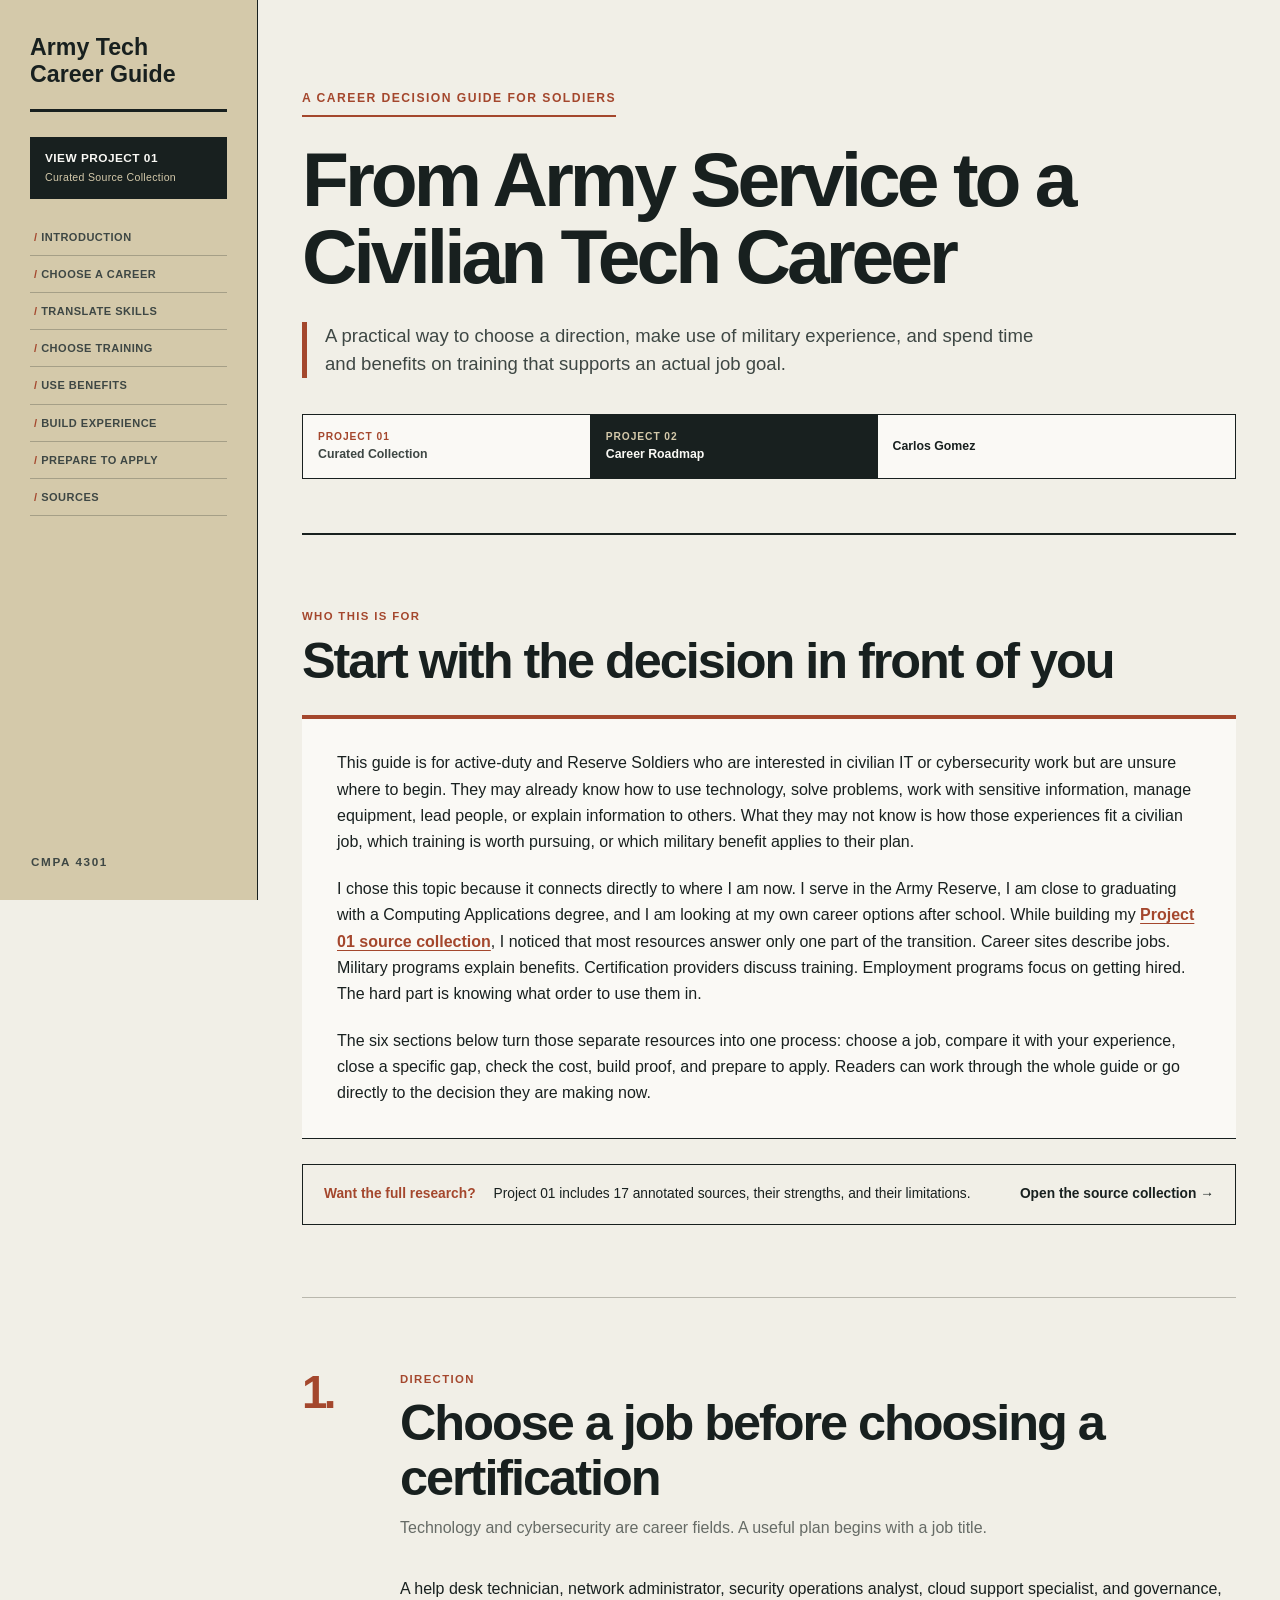
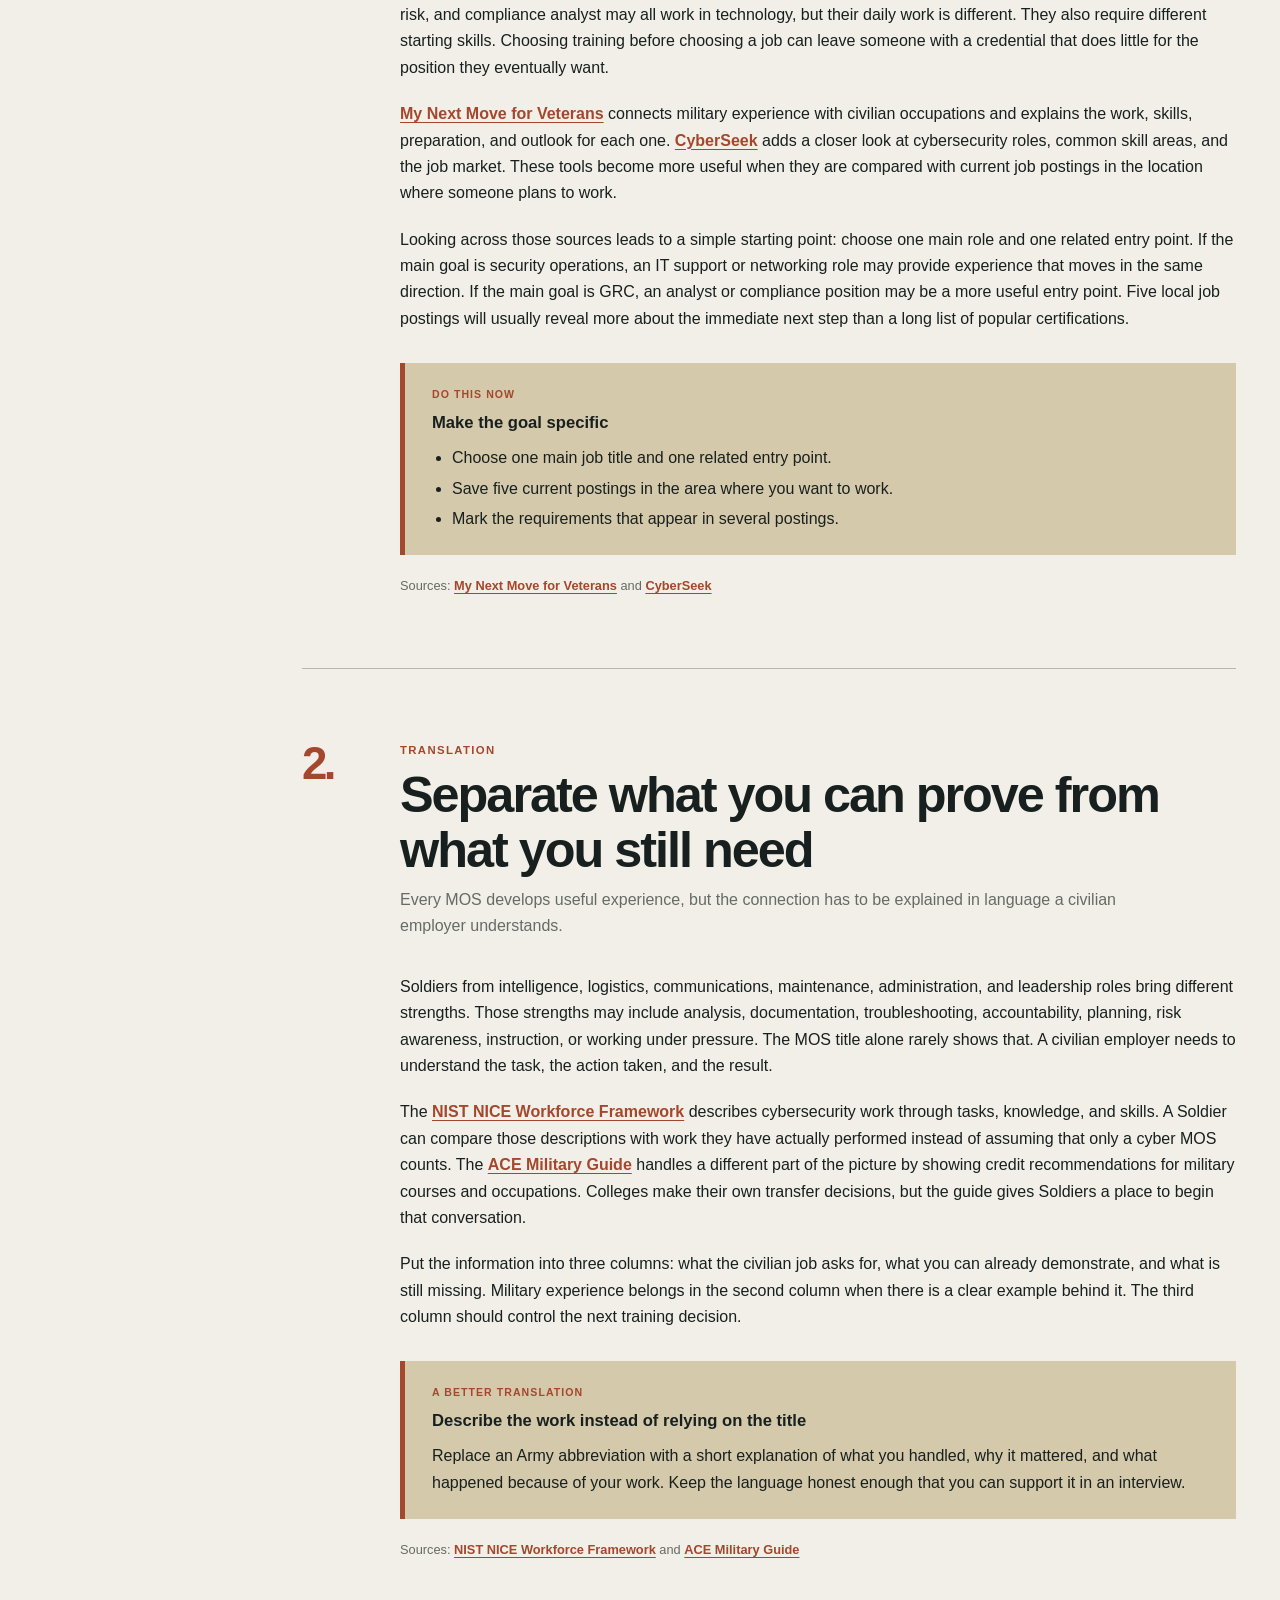
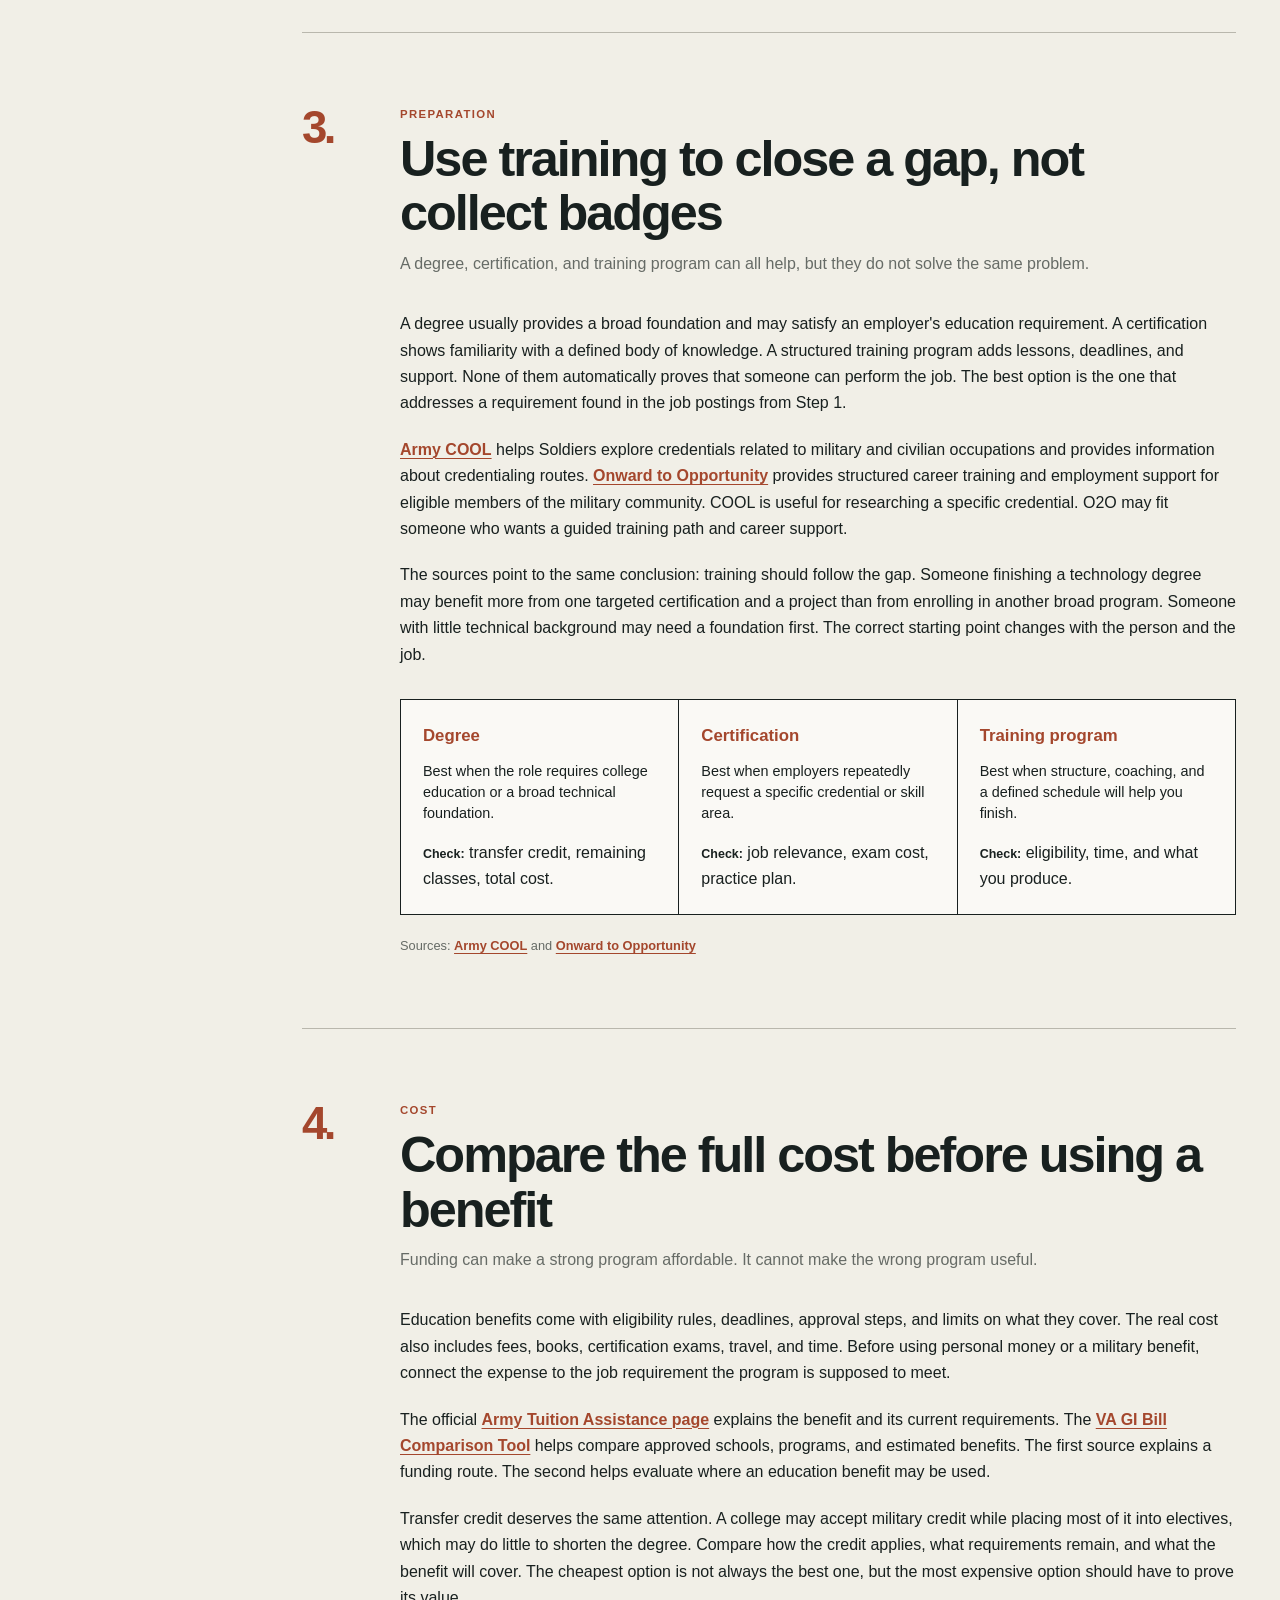
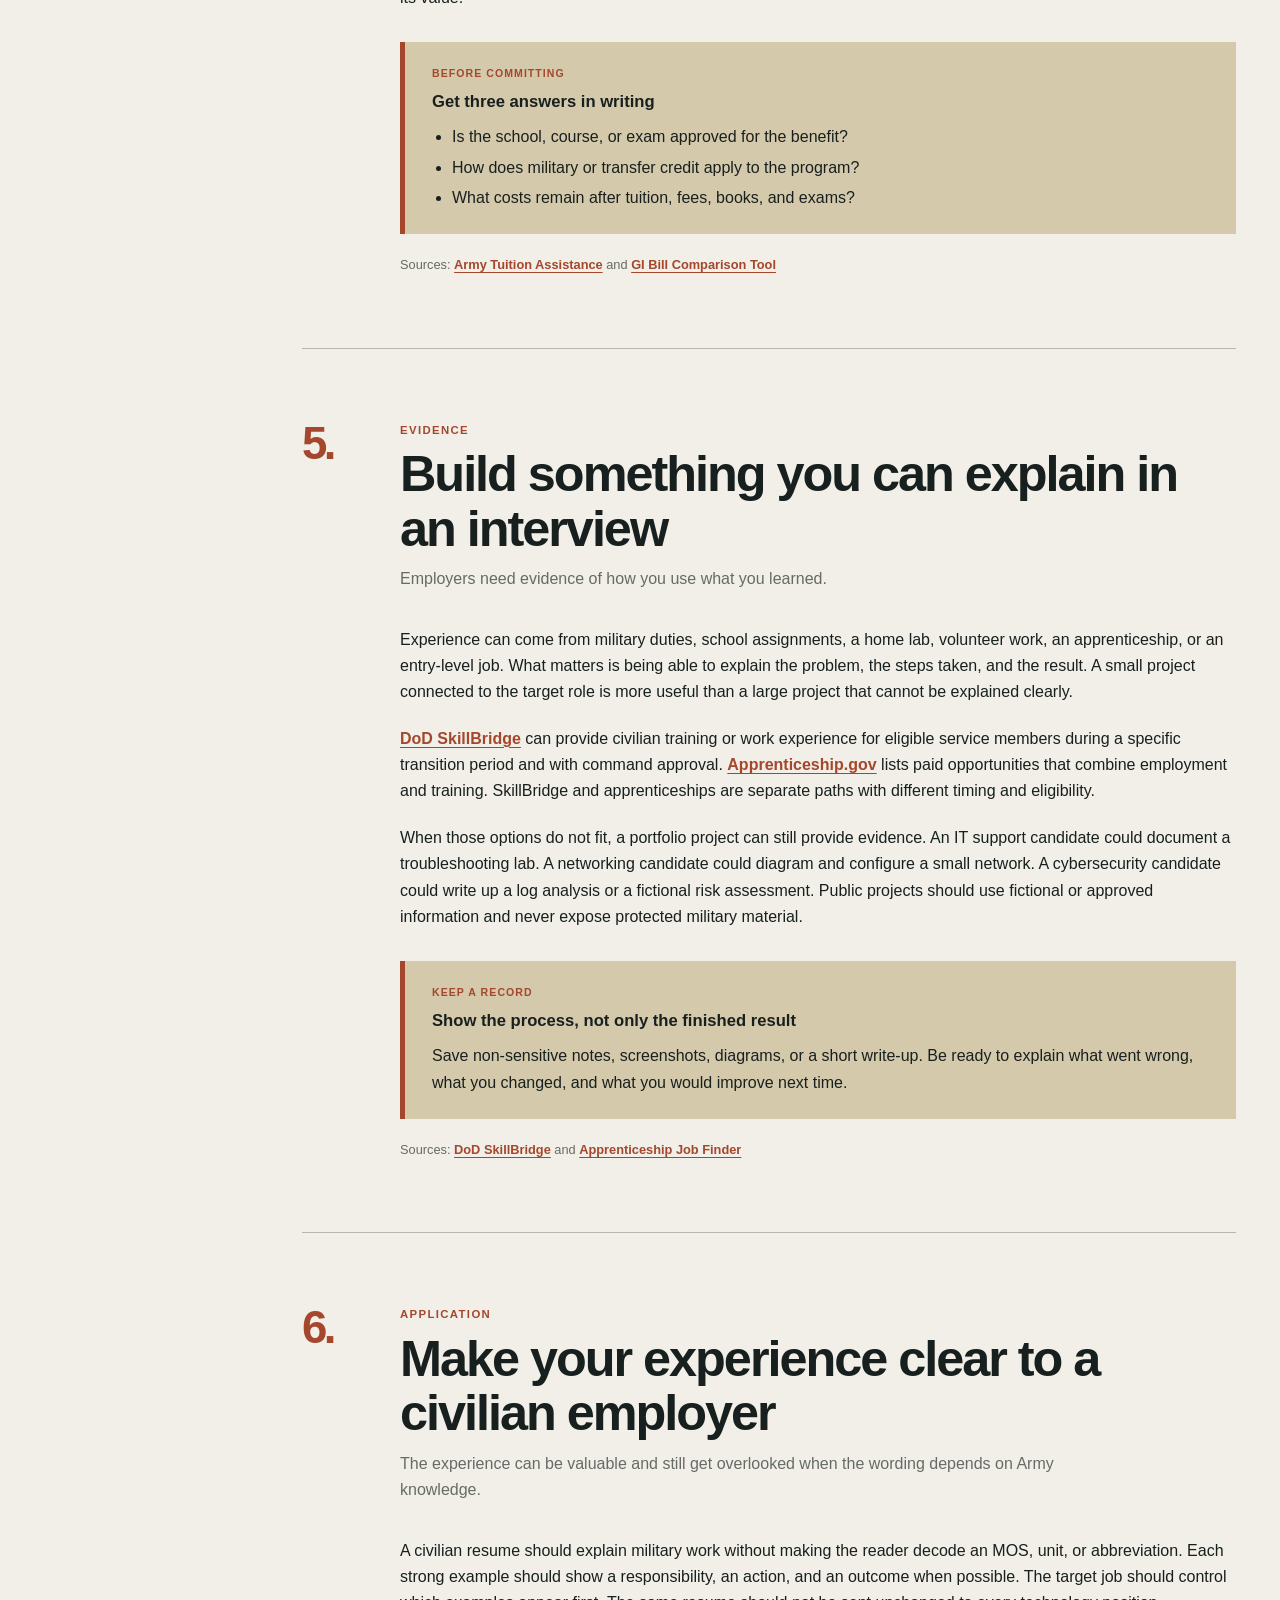
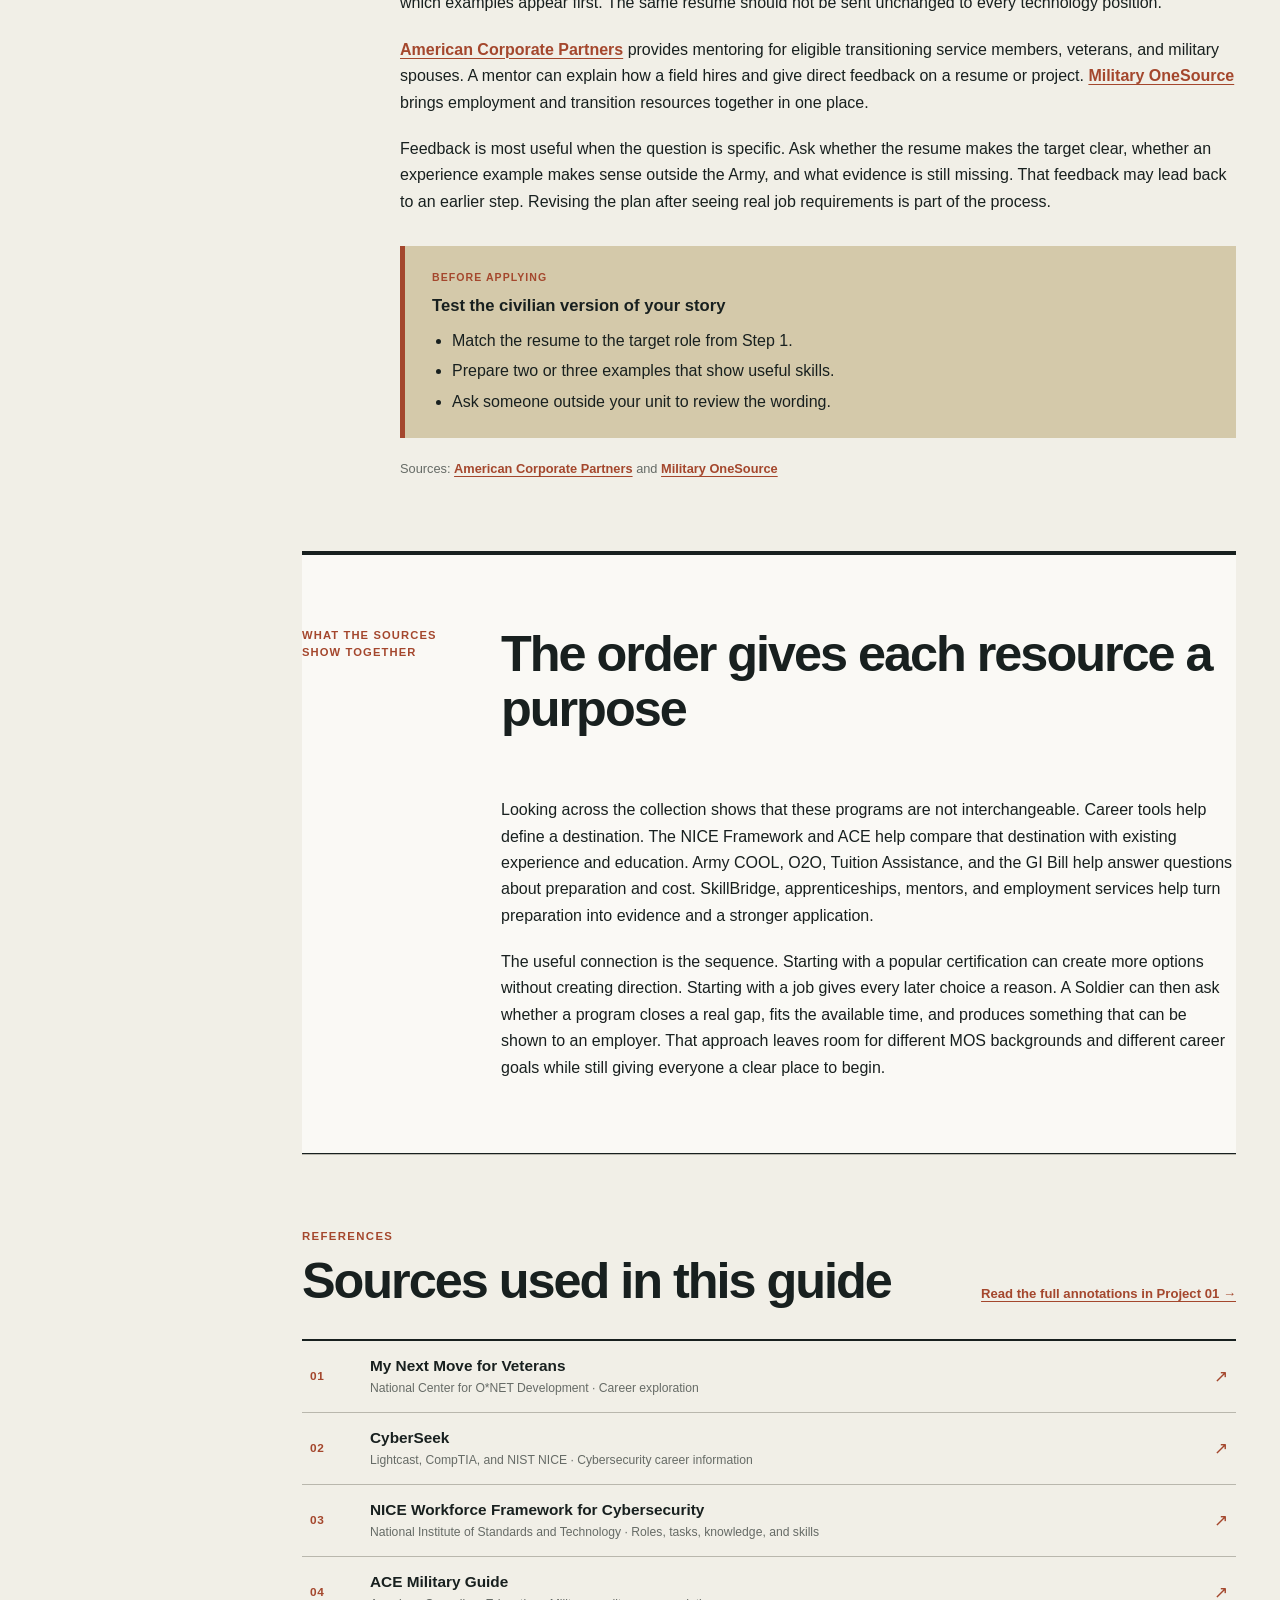
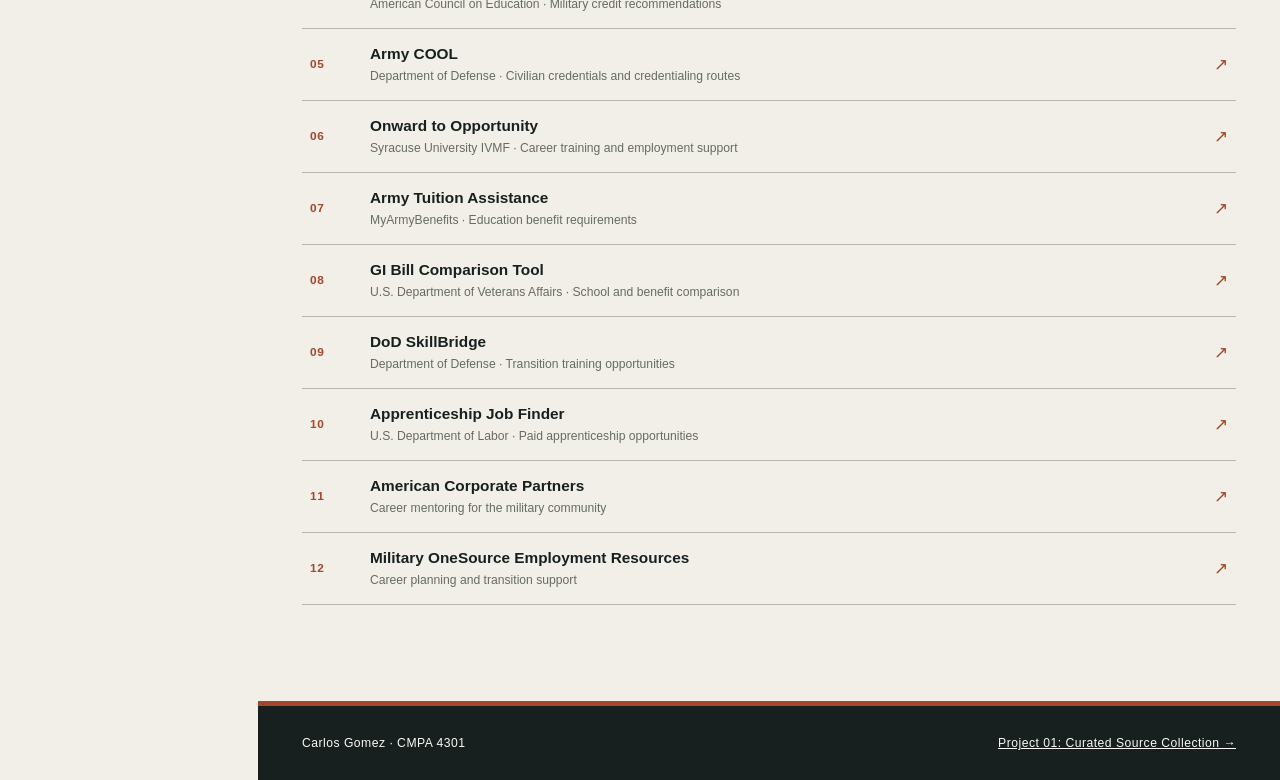
==== commit 7e092948: "Refactor author information and clean up text Consolidate author divs and remove redundant text." ====
--- a/career-roadmap.html
+++ b/career-roadmap.html
@@ -60,9 +60,7 @@
           Career Roadmap
         </div>
 
-        <div class="author">
-          Carlos Gomez
-        </div>
+        <div class="author">Carlos Gomez</div>
       </div>
     </section>
 
@@ -392,9 +390,7 @@
              rel="noopener">VA GI Bill Comparison Tool</a>
           helps compare approved schools, programs, and estimated benefits.
           The first source explains a funding route. The second helps evaluate
-          where an education benefit may be used. They should be checked
-          before enrollment because eligibility and program approval cannot be
-          assumed.
+          where an education benefit may be used.
         </p>
 
         <p>
@@ -466,9 +462,7 @@
              rel="noopener">Apprenticeship.gov</a>
           lists paid opportunities that combine employment and training.
           SkillBridge and apprenticeships are separate paths with different
-          timing and eligibility. Soldiers should read the actual program
-          requirements instead of assuming either one applies to their current
-          status.
+          timing and eligibility.
         </p>
 
         <p>
@@ -541,8 +535,6 @@
              target="_blank"
              rel="noopener">Military OneSource</a>
           brings employment and transition resources together in one place.
-          The two sources work well at different levels: one offers personal
-          feedback, while the other helps organize the larger job search.
         </p>
 
         <p>
@@ -626,9 +618,7 @@
           <span class="reference-number">01</span>
           <span>
             <strong>My Next Move for Veterans</strong>
-            <small>
-              National Center for O*NET Development · Career exploration
-            </small>
+            <small>National Center for O*NET Development · Career exploration</small>
           </span>
           <span class="reference-arrow">↗</span>
         </a>
@@ -639,10 +629,7 @@
           <span class="reference-number">02</span>
           <span>
             <strong>CyberSeek</strong>
-            <small>
-              Lightcast, CompTIA, and NIST NICE · Cybersecurity career
-              information
-            </small>
+            <small>Lightcast, CompTIA, and NIST NICE · Cybersecurity career information</small>
           </span>
           <span class="reference-arrow">↗</span>
         </a>
@@ -653,10 +640,7 @@
           <span class="reference-number">03</span>
           <span>
             <strong>NICE Workforce Framework for Cybersecurity</strong>
-            <small>
-              National Institute of Standards and Technology · Roles, tasks,
-              knowledge, and skills
-            </small>
+            <small>National Institute of Standards and Technology · Roles, tasks, knowledge, and skills</small>
           </span>
           <span class="reference-arrow">↗</span>
         </a>
@@ -667,9 +651,7 @@
           <span class="reference-number">04</span>
           <span>
             <strong>ACE Military Guide</strong>
-            <small>
-              American Council on Education · Military credit recommendations
-            </small>
+            <small>American Council on Education · Military credit recommendations</small>
           </span>
           <span class="reference-arrow">↗</span>
         </a>
@@ -680,10 +662,7 @@
           <span class="reference-number">05</span>
           <span>
             <strong>Army COOL</strong>
-            <small>
-              Department of Defense · Civilian credentials and credentialing
-              routes
-            </small>
+            <small>Department of Defense · Civilian credentials and credentialing routes</small>
           </span>
           <span class="reference-arrow">↗</span>
         </a>
@@ -694,9 +673,7 @@
           <span class="reference-number">06</span>
           <span>
             <strong>Onward to Opportunity</strong>
-            <small>
-              Syracuse University IVMF · Career training and employment support
-            </small>
+            <small>Syracuse University IVMF · Career training and employment support</small>
           </span>
           <span class="reference-arrow">↗</span>
         </a>
@@ -707,9 +684,7 @@
           <span class="reference-number">07</span>
           <span>
             <strong>Army Tuition Assistance</strong>
-            <small>
-              MyArmyBenefits · Education benefit requirements
-            </small>
+            <small>MyArmyBenefits · Education benefit requirements</small>
           </span>
           <span class="reference-arrow">↗</span>
         </a>
@@ -720,10 +695,7 @@
           <span class="reference-number">08</span>
           <span>
             <strong>GI Bill Comparison Tool</strong>
-            <small>
-              U.S. Department of Veterans Affairs · School and benefit
-              comparison
-            </small>
+            <small>U.S. Department of Veterans Affairs · School and benefit comparison</small>
           </span>
           <span class="reference-arrow">↗</span>
         </a>
@@ -734,9 +706,7 @@
           <span class="reference-number">09</span>
           <span>
             <strong>DoD SkillBridge</strong>
-            <small>
-              Department of Defense · Transition training opportunities
-            </small>
+            <small>Department of Defense · Transition training opportunities</small>
           </span>
           <span class="reference-arrow">↗</span>
         </a>
@@ -747,9 +717,7 @@
           <span class="reference-number">10</span>
           <span>
             <strong>Apprenticeship Job Finder</strong>
-            <small>
-              U.S. Department of Labor · Paid apprenticeship opportunities
-            </small>
+            <small>U.S. Department of Labor · Paid apprenticeship opportunities</small>
           </span>
           <span class="reference-arrow">↗</span>
         </a>
@@ -760,9 +728,7 @@
           <span class="reference-number">11</span>
           <span>
             <strong>American Corporate Partners</strong>
-            <small>
-              Career mentoring for the military community
-            </small>
+            <small>Career mentoring for the military community</small>
           </span>
           <span class="reference-arrow">↗</span>
         </a>
@@ -773,9 +739,7 @@
           <span class="reference-number">12</span>
           <span>
             <strong>Military OneSource Employment Resources</strong>
-            <small>
-              Career planning and transition support
-            </small>
+            <small>Career planning and transition support</small>
           </span>
           <span class="reference-arrow">↗</span>
         </a>
--- a/roadmap.css
+++ b/roadmap.css
@@ -1,166 +1,856 @@
-<!doctype html>
-<html lang="en">
-<head>
-  <meta charset="utf-8">
-  <meta name="viewport" content="width=device-width, initial-scale=1">
-  <meta name="description" content="A practical Army-to-tech career guide by Carlos Gomez, connecting job choice, military experience, training, benefits, and the civilian job search.">
-  <title>From Army Service to a Tech Career | Carlos Gomez</title>
-  <link rel="stylesheet" href="roadmap.css">
-</head>
-<body>
-  <a class="skip-link" href="#main">Skip to guide</a>
-
-  <header class="site-header">
-    <div class="header-inner">
-      <a class="site-name" href="index.html">Army Tech Career Guide</a>
-      <nav aria-label="Site navigation">
-        <a href="index.html">Source collection</a>
-        <a class="current" href="career-roadmap.html" aria-current="page">Career roadmap</a>
-        <a href="#plan">Your plan</a>
-        <a href="#sources">Sources</a>
-      </nav>
-    </div>
-  </header>
-
-  <main id="main">
-    <header class="hero">
-      <p class="kicker">CMPA 4301 / Project 02</p>
-      <h1>From Army service<br>to a tech career</h1>
-      <p class="deck">A guide to choosing a civilian IT or cybersecurity goal, using the experience you already have, and making your next move count.</p>
-      <p class="byline">Carlos Gomez</p>
-    </header>
-
-    <div class="page-grid">
-      <aside class="contents" aria-label="On this page">
-        <p class="contents-title">In this guide</p>
-        <a href="#start">Start here</a>
-        <a href="#role">Pick a role</a>
-        <a href="#skills">Translate your experience</a>
-        <a href="#training">Choose training</a>
-        <a href="#funding">Check the cost</a>
-        <a href="#experience">Build proof</a>
-        <a href="#search">Apply and get feedback</a>
-        <a href="#example">A worked example</a>
-        <a href="#plan">Make your plan</a>
-      </aside>
-
-      <div class="article">
-        <section id="start" class="intro">
-          <h2>Start with the job, then work backward</h2>
-          <p>I put this together for Soldiers who are interested in civilian tech work but are staring at too many options. I am in the Army Reserve as a 35F intelligence analyst, close to graduating with a degree in Computing Applications, and thinking about my own next steps. A degree, a certification, a training program, and an internship can all sound useful. They do different jobs, though, and the order matters.</p>
-          <p>The <a href="index.html">source collection I built for Project 01</a> gathers and evaluates the individual resources. This guide connects them into a process. Choose a job you can name. Compare its requirements with what you can already show. Fill a specific gap, check the cost, get practical evidence, and then take that story into the job search. You can read straight through or jump to the decision you are making now.</p>
-          <p class="scope">This is for active-duty and Reserve Soldiers exploring civilian IT and cybersecurity careers, especially those approaching graduation or a transition. It is a starting point for making choices, not a promise that one credential or program leads to a job.</p>
-        </section>
-
-        <section id="role" class="chapter">
-          <p class="chapter-number">1 / Direction</p>
-          <h2>Pick a role before you pick a course</h2>
-          <p>“I want to work in cybersecurity” is a start, but it does not tell you what to study. A security operations analyst monitors alerts and investigates activity. A governance, risk, and compliance (GRC) analyst works with controls, policies, and evidence. An IT support specialist solves user and system problems. These roles share some skills, but their day-to-day work is different.</p>
-          <p>Try <a href="https://www.mynextmove.org/vets/">My Next Move for Veterans</a> to connect military experience with civilian occupations, then use <a href="https://www.cyberseek.org/">CyberSeek</a> to look at cybersecurity roles and the skills associated with them. These are maps, not hiring guarantees. Open a few real job postings in your area and check whether the tools, tasks, and experience in those postings match the picture the career sites give you.</p>
-          <div class="margin-note"><strong>Make it concrete:</strong> Write down one target role and two related entry points. Save three job postings and underline the requirements that appear more than once.</div>
-        </section>
-
-        <section id="skills" class="chapter">
-          <p class="chapter-number">2 / Translation</p>
-          <h2>See what your Army experience already covers</h2>
-          <p>Military work can be relevant even if the job title does not sound technical. An intelligence analyst may already be used to checking information, documenting findings, briefing people, and handling sensitive material. That does not automatically qualify someone to administer a network or investigate a security incident. The useful question is: which parts of my work can I demonstrate, and which parts still need hands-on practice?</p>
-          <p>The <a href="https://csrc.nist.gov/pubs/sp/800/181/r1/final">NIST NICE Framework</a> breaks cybersecurity work into tasks, knowledge, and skills. Compare a target job with the work you actually did, then describe that work in civilian language. If you are planning another degree or using past training toward one, the <a href="https://militaryguide.acenet.edu/">ACE Military Guide</a> helps identify credit recommendations; your school decides what credit it accepts.</p>
-          <div class="margin-note"><strong>One honest translation:</strong> “Prepared intelligence products for leaders using multiple information sources” is stronger than claiming cybersecurity experience you have not had.</div>
-        </section>
-
-        <section id="training" class="chapter">
-          <p class="chapter-number">3 / Preparation</p>
-          <h2>Choose training for the gap you found</h2>
-          <p>A credential is useful when it helps you meet a real requirement. It is less useful when it is only another line on a resume. Compare the job postings you saved with your skills list. If they repeatedly ask for networking basics, study and practice networking. If they ask for policy writing and control testing, a pile of unrelated technical certificates will not answer that need.</p>
-          <p><a href="https://www.cool.osd.mil/army/index.html">Army COOL</a> lets Soldiers explore credentials related to military and civilian occupations. <a href="https://ivmf.syracuse.edu/programs/career-training/about-o2o/">Onward to Opportunity</a> offers career training and certification paths for eligible service members and military-connected learners. Check the current program details before building a schedule around either option.</p>
-
-          <div class="comparison" role="group" aria-label="Ways to close a skill gap">
-            <div>
-              <h3>Degree coursework</h3>
-              <p>Good for a broad foundation and roles that require a degree. Compare remaining classes with your target role before adding another program.</p>
-            </div>
-            <div>
-              <h3>Certification</h3>
-              <p>Good for a named skill or hiring requirement. Choose it after checking postings and plan to practice the skill, not only pass the exam.</p>
-            </div>
-            <div>
-              <h3>Structured training</h3>
-              <p>Good when you need a schedule and support. Ask what you will actually make or demonstrate by the end.</p>
-            </div>
-          </div>
-
-          <p class="small-note">These can overlap. The goal is to close the clearest gap first, not collect all three at once.</p>
-        </section>
-
-        <section id="funding" class="chapter">
-          <p class="chapter-number">4 / Cost</p>
-          <h2>Check the cost before you commit</h2>
-          <p>Once you have a training choice, look at the whole bill: tuition or course fees, exams, books, time, and any out-of-pocket costs. The <a href="https://myarmybenefits.us.army.mil/Benefit-Library/Federal-Benefits/Tuition-Assistance-%28TA%29">Army Tuition Assistance page</a> explains the education benefit and points to current requirements. The <a href="https://www.va.gov/education/gi-bill-comparison-tool/">VA GI Bill Comparison Tool</a> helps compare approved schools and estimated benefits. Those sources answer different questions, so use the one that fits the program you are considering.</p>
-          <p>Do not assume a school, course, or exam is covered just because a benefit exists. Ask the education office or program contact about your eligibility and approval steps before enrolling. If a free or funded option closes the same gap, compare it with the paid one rather than choosing by brand name.</p>
-        </section>
-
-        <section id="experience" class="chapter">
-          <p class="chapter-number">5 / Evidence</p>
-          <h2>Build proof you can talk about in an interview</h2>
-          <p>Training gives you knowledge. Employers also need to see how you use it. For a technical role, that could be a documented home lab, a troubleshooting write-up, or a project from class. For GRC, it might be a sample risk register or a plain-language explanation of a security control. Use fictional or public information in portfolio examples; never publish Army material.</p>
-          <p><a href="https://www.skillbridge.mil/">DoD SkillBridge</a> connects eligible transitioning service members with industry training opportunities, subject to command approval and program rules. <a href="https://www.apprenticeship.gov/apprenticeship-job-finder">Apprenticeship.gov's Job Finder</a> is another way to locate earn-and-learn opportunities. SkillBridge is tied to a particular transition window; an apprenticeship may fit a different timeline. Neither replaces checking the actual opening and its requirements.</p>
-        </section>
-
-        <section id="search" class="chapter">
-          <p class="chapter-number">6 / Search</p>
-          <h2>Make the civilian version of your story clear</h2>
-          <p>Use the target job title in your search, and make each resume bullet show a task, an action, and an outcome when you can. Spell out military terms the first time. A civilian hiring manager should understand what you did without knowing your MOS. Match the resume to the posting, but do not claim tools you have not used.</p>
-          <p><a href="https://www.acp-usa.org/">American Corporate Partners</a> offers a mentoring program that can help veterans and eligible military spouses get feedback from someone in industry. <a href="https://www.militaryonesource.mil/resources/millife-guides/employment/">Military OneSource's employment resources</a> offer career and transition support. A mentor can help test whether your target role and resume make sense, while a career resource can help with the mechanics of applications. Ask for specific feedback: “Which part of this resume would make you unsure I can do this job?”</p>
-        </section>
-
-        <section id="example" class="example">
-          <p class="chapter-number">Putting it together</p>
-          <h2>What this could look like for a 35F</h2>
-          <p>Say a 35F who is nearly done with a Computing Applications degree is interested in GRC. They find GRC postings through CyberSeek and local employers, then compare the repeated tasks with the NICE Framework. Their experience briefing leaders, checking sources, and documenting findings gives them a story about analysis and communication. The gap is experience with civilian security controls and risk documentation.</p>
-          <p>Instead of signing up for several certifications at once, they choose one relevant course or credential, check Army COOL and benefit rules, and make a sample risk register using fictional data. They put the project beside two honest Army examples on a resume and ask a mentor to review it. If GRC openings require more experience than they have, they also apply to related analyst or IT support roles. That is a workable direction, with room to adjust after real feedback.</p>
-          <p class="small-note">This is an example of the decision process, not a claim that every 35F has the same experience or qualifies for the same program.</p>
-        </section>
-
-        <section id="plan" class="plan">
-          <p class="chapter-number">Take this with you</p>
-          <h2>Your one-page plan</h2>
-          <p>Keep this short enough to revisit when you find a new program or job posting. You can write it in a notebook, a document, or the notes on your phone.</p>
-          <ol>
-            <li><strong>Target:</strong> My first-choice role is ________. Two related roles are ________ and ________.</li>
-            <li><strong>Evidence:</strong> Three job postings keep asking for ________. I can already show ________ from Army, school, or personal work.</li>
-            <li><strong>Gap:</strong> The one skill or experience I most need to build is ________.</li>
-            <li><strong>Training and cost:</strong> I will compare ________ with ________ and confirm eligibility before I enroll.</li>
-            <li><strong>Proof:</strong> I can make or complete ________ to show the skill in practice.</li>
-            <li><strong>Feedback:</strong> I will ask ________ to review my resume or project, then apply to ________ roles.</li>
-          </ol>
-          <p>Return to the <a href="index.html">curated collection</a> when you need deeper notes on a source. The guide gives you the order; the collection shows what each resource can and cannot do.</p>
-        </section>
-
-        <section id="sources" class="sources">
-          <h2>Sources used in this guide</h2>
-          <p>These are the resources behind the decisions above. Each is discussed in more detail in the <a href="index.html">Project 01 collection</a>.</p>
-          <ul>
-            <li><a href="https://www.mynextmove.org/vets/">My Next Move for Veterans</a> — National Center for O*NET Development</li>
-            <li><a href="https://www.cyberseek.org/">CyberSeek</a> — Lightcast, CompTIA, NIST NICE</li>
-            <li><a href="https://csrc.nist.gov/pubs/sp/800/181/r1/final">NICE Workforce Framework for Cybersecurity</a> — NIST</li>
-            <li><a href="https://militaryguide.acenet.edu/">ACE Military Guide</a> — American Council on Education</li>
-            <li><a href="https://www.cool.osd.mil/army/index.html">Army COOL</a> — Department of Defense</li>
-            <li><a href="https://ivmf.syracuse.edu/programs/career-training/about-o2o/">Onward to Opportunity</a> — Syracuse University IVMF</li>
-            <li><a href="https://myarmybenefits.us.army.mil/Benefit-Library/Federal-Benefits/Tuition-Assistance-%28TA%29">Tuition Assistance</a> — MyArmyBenefits</li>
-            <li><a href="https://www.va.gov/education/gi-bill-comparison-tool/">GI Bill Comparison Tool</a> — U.S. Department of Veterans Affairs</li>
-            <li><a href="https://www.skillbridge.mil/">DoD SkillBridge</a> — Department of Defense</li>
-            <li><a href="https://www.apprenticeship.gov/apprenticeship-job-finder">Apprenticeship Job Finder</a> — U.S. Department of Labor</li>
-            <li><a href="https://www.acp-usa.org/">American Corporate Partners</a> — mentoring program</li>
-            <li><a href="https://www.militaryonesource.mil/resources/millife-guides/employment/">Employment resources</a> — Military OneSource</li>
-          </ul>
-        </section>
-      </div>
-    </div>
-  </main>
-
-  <footer class="site-footer">
-    <span>Carlos Gomez · CMPA 4301</span>
-    <a href="index.html">Explore the source collection →</a>
-  </footer>
-</body>
-</html>
+:root {
+  --ink: #18201f;
+  --ink-light: #3e4744;
+  --paper: #f1efe7;
+  --paper-light: #faf9f5;
+  --khaki: #d4c9aa;
+  --olive: #4d5942;
+  --rust: #a4472d;
+  --line: #b9b7ad;
+  --muted: #666b66;
+  --rail-width: 258px;
+  --font-main: Arial, Helvetica, sans-serif;
+}
+
+* {
+  box-sizing: border-box;
+}
+
+html {
+  scroll-behavior: smooth;
+}
+
+body {
+  margin: 0;
+  background: var(--paper);
+  color: var(--ink);
+  font-family: var(--font-main);
+  font-size: 16px;
+  line-height: 1.65;
+}
+
+a {
+  color: inherit;
+}
+
+.skip-link {
+  position: fixed;
+  top: 10px;
+  left: -9999px;
+  z-index: 100;
+  padding: 9px 14px;
+  color: var(--paper-light);
+  background: var(--ink);
+}
+
+.skip-link:focus {
+  left: 10px;
+}
+
+/* LEFT NAVIGATION */
+
+.site-header {
+  position: fixed;
+  inset: 0 auto 0 0;
+  z-index: 10;
+  width: var(--rail-width);
+  background: var(--khaki);
+  border-right: 1px solid var(--ink);
+}
+
+.site-header::after {
+  content: "CMPA 4301";
+  position: absolute;
+  left: 31px;
+  bottom: 29px;
+  color: var(--ink-light);
+  font-size: 0.73rem;
+  font-weight: 700;
+  letter-spacing: 0.14em;
+}
+
+.header-inner {
+  min-height: 100vh;
+  padding: 34px 30px 80px;
+  display: flex;
+  flex-direction: column;
+}
+
+.site-name {
+  padding-bottom: 22px;
+  border-bottom: 3px solid var(--ink);
+  color: var(--ink);
+  font-size: 1.45rem;
+  font-weight: 700;
+  line-height: 1.15;
+  text-decoration: none;
+}
+
+.collection-button {
+  margin-top: 25px;
+  padding: 13px 14px;
+  display: block;
+  color: var(--paper-light);
+  background: var(--ink);
+  border: 1px solid var(--ink);
+  font-size: 0.74rem;
+  font-weight: 700;
+  letter-spacing: 0.04em;
+  line-height: 1.35;
+  text-decoration: none;
+  text-transform: uppercase;
+}
+
+.collection-button span {
+  margin-top: 3px;
+  display: block;
+  color: var(--khaki);
+  font-size: 0.66rem;
+  font-weight: 400;
+  letter-spacing: 0.03em;
+  text-transform: none;
+}
+
+.collection-button:hover,
+.collection-button:focus-visible {
+  color: white;
+  background: var(--rust);
+}
+
+.collection-button:hover span,
+.collection-button:focus-visible span {
+  color: white;
+}
+
+nav {
+  margin-top: 20px;
+  display: flex;
+  flex-direction: column;
+}
+
+nav a {
+  padding: 9px 4px;
+  color: var(--ink-light);
+  border-bottom: 1px solid rgba(24, 32, 31, 0.25);
+  font-size: 0.69rem;
+  font-weight: 700;
+  letter-spacing: 0.045em;
+  text-decoration: none;
+  text-transform: uppercase;
+}
+
+nav a::before {
+  content: "/ ";
+  color: var(--rust);
+}
+
+nav a:hover,
+nav a:focus-visible {
+  padding-left: 9px;
+  color: var(--ink);
+  background: rgba(255, 255, 255, 0.27);
+}
+
+/* PAGE FRAME */
+
+main,
+footer {
+  margin-left: var(--rail-width);
+}
+
+.title-block,
+.section-block {
+  width: min(1080px, calc(100% - 88px));
+  margin-inline: auto;
+}
+
+/* HERO */
+
+.title-block {
+  min-height: 535px;
+  padding: 76px 0 54px;
+  display: flex;
+  flex-direction: column;
+  justify-content: flex-end;
+  border-bottom: 2px solid var(--ink);
+}
+
+.eyebrow {
+  width: fit-content;
+  margin: 0 0 24px;
+  padding-bottom: 7px;
+  color: var(--rust);
+  border-bottom: 2px solid var(--rust);
+  font-size: 0.76rem;
+  font-weight: 700;
+  letter-spacing: 0.12em;
+  text-transform: uppercase;
+}
+
+h1,
+h2,
+h3,
+p {
+  overflow-wrap: break-word;
+}
+
+h1 {
+  max-width: 930px;
+  margin: 0;
+  font-size: clamp(2.9rem, 6vw, 5.35rem);
+  font-weight: 700;
+  letter-spacing: -0.052em;
+  line-height: 1;
+}
+
+.lead {
+  max-width: 760px;
+  margin: 28px 0 36px;
+  padding-left: 18px;
+  color: var(--ink-light);
+  border-left: 5px solid var(--rust);
+  font-size: 1.16rem;
+  line-height: 1.5;
+}
+
+.project-bar {
+  display: grid;
+  grid-template-columns: 1fr 1fr 1.25fr;
+  border: 1px solid var(--ink);
+}
+
+.project-bar > * {
+  min-height: 63px;
+  padding: 12px 15px;
+  display: flex;
+  flex-direction: column;
+  justify-content: center;
+  color: var(--ink-light);
+  background: var(--paper-light);
+  font-size: 0.77rem;
+  font-weight: 700;
+  line-height: 1.35;
+  text-decoration: none;
+}
+
+.project-bar > * + * {
+  border-left: 1px solid var(--ink);
+}
+
+.project-bar span {
+  margin-bottom: 2px;
+  color: var(--rust);
+  font-size: 0.64rem;
+  font-weight: 700;
+  letter-spacing: 0.09em;
+  text-transform: uppercase;
+}
+
+.project-bar a:hover,
+.project-bar a:focus-visible {
+  background: var(--khaki);
+}
+
+.project-bar .current-project {
+  color: var(--paper-light);
+  background: var(--ink);
+}
+
+.project-bar .current-project span {
+  color: var(--khaki);
+}
+
+.project-bar .author {
+  color: var(--ink);
+}
+
+/* GENERAL SECTIONS */
+
+.section-block {
+  padding: 72px 0;
+  scroll-margin-top: 18px;
+}
+
+.section-block + .section-block {
+  border-top: 1px solid var(--line);
+}
+
+.section-kicker {
+  margin: 0 0 8px;
+  color: var(--rust);
+  font-size: 0.71rem;
+  font-weight: 700;
+  letter-spacing: 0.12em;
+  text-transform: uppercase;
+}
+
+h2 {
+  margin: 0;
+  font-size: clamp(2rem, 4vw, 3.15rem);
+  font-weight: 700;
+  letter-spacing: -0.04em;
+  line-height: 1.08;
+}
+
+/* INTRODUCTION */
+
+.intro-heading {
+  margin-bottom: 27px;
+}
+
+.intro-copy {
+  width: 100%;
+  padding: 31px 35px;
+  background: var(--paper-light);
+  border-top: 4px solid var(--rust);
+  border-bottom: 1px solid var(--ink);
+}
+
+.intro-copy p {
+  margin: 0;
+}
+
+.intro-copy p + p {
+  margin-top: 20px;
+}
+
+.intro-copy a,
+.research-callout {
+  color: var(--rust);
+  font-weight: 700;
+  text-underline-offset: 3px;
+}
+
+.research-callout {
+  margin-top: 25px;
+  padding: 18px 21px;
+  display: grid;
+  grid-template-columns: auto 1fr auto;
+  align-items: center;
+  gap: 18px;
+  color: var(--ink);
+  background: transparent;
+  border: 1px solid var(--ink);
+  font-size: 0.86rem;
+  font-weight: 400;
+  text-decoration: none;
+}
+
+.research-callout span {
+  color: var(--rust);
+  font-weight: 700;
+}
+
+.research-callout strong {
+  white-space: nowrap;
+}
+
+.research-callout:hover,
+.research-callout:focus-visible {
+  background: var(--khaki);
+}
+
+/* NUMBERED GUIDE SECTIONS */
+
+.section-heading {
+  margin-bottom: 34px;
+  display: grid;
+  grid-template-columns: 74px minmax(0, 1fr);
+  align-items: start;
+  gap: 24px;
+}
+
+.section-number {
+  margin: 0;
+  color: var(--rust);
+  font-size: 2.85rem;
+  font-weight: 700;
+  letter-spacing: -0.08em;
+  line-height: 1;
+}
+
+.section-number::after {
+  content: ".";
+}
+
+.section-heading h2 {
+  max-width: 900px;
+  margin-bottom: 10px;
+}
+
+.section-heading div > p:last-child {
+  max-width: 720px;
+  margin: 0;
+  color: var(--muted);
+}
+
+.guide-copy {
+  max-width: 850px;
+  margin-left: 98px;
+}
+
+.guide-copy p {
+  margin: 0 0 20px;
+}
+
+.text-link,
+.section-sources a {
+  color: var(--rust);
+  font-weight: 700;
+  text-decoration-thickness: 1px;
+  text-underline-offset: 3px;
+}
+
+.text-link:hover,
+.text-link:focus-visible,
+.section-sources a:hover,
+.section-sources a:focus-visible {
+  color: var(--ink);
+}
+
+/* PRACTICAL CALLOUTS */
+
+.action-box {
+  max-width: 850px;
+  margin: 31px 0 0 98px;
+  padding: 23px 27px;
+  background: var(--khaki);
+  border-left: 5px solid var(--rust);
+}
+
+.action-label {
+  margin: 0 0 5px;
+  color: var(--rust);
+  font-size: 0.66rem;
+  font-weight: 700;
+  letter-spacing: 0.1em;
+  text-transform: uppercase;
+}
+
+.action-box h3 {
+  margin: 0 0 9px;
+  font-size: 1.04rem;
+}
+
+.action-box p:last-child {
+  margin: 0;
+}
+
+.action-box ul {
+  margin: 0;
+  padding-left: 20px;
+}
+
+.action-box li + li {
+  margin-top: 4px;
+}
+
+.section-sources {
+  max-width: 850px;
+  margin: 20px 0 0 98px;
+  color: var(--muted);
+  font-size: 0.8rem;
+}
+
+/* TRAINING COMPARISON */
+
+.comparison {
+  max-width: 850px;
+  margin: 31px 0 0 98px;
+  display: grid;
+  grid-template-columns: repeat(3, 1fr);
+  border-top: 1px solid var(--ink);
+  border-left: 1px solid var(--ink);
+}
+
+.comparison article {
+  min-height: 190px;
+  padding: 22px;
+  border-right: 1px solid var(--ink);
+  border-bottom: 1px solid var(--ink);
+  background: var(--paper-light);
+}
+
+.comparison h3 {
+  margin: 0 0 11px;
+  color: var(--rust);
+  font-size: 1.05rem;
+}
+
+.comparison p {
+  margin: 0 0 15px;
+  font-size: 0.9rem;
+  line-height: 1.48;
+}
+
+.comparison strong {
+  font-size: 0.78rem;
+}
+
+/* CONCLUSION */
+
+.conclusion {
+  display: grid;
+  grid-template-columns: 165px minmax(0, 1fr);
+  gap: 34px;
+  background: var(--paper-light);
+  border-top: 4px solid var(--ink) !important;
+  border-bottom: 1px solid var(--ink);
+}
+
+.conclusion-label {
+  color: var(--rust);
+  font-size: 0.7rem;
+  font-weight: 700;
+  letter-spacing: 0.1em;
+  line-height: 1.45;
+  text-transform: uppercase;
+}
+
+.conclusion h2 {
+  margin-bottom: 27px;
+}
+
+.conclusion-copy {
+  grid-column: 2;
+  max-width: 800px;
+}
+
+.conclusion-copy p {
+  margin: 0;
+}
+
+.conclusion-copy p + p {
+  margin-top: 20px;
+}
+
+/* REFERENCES */
+
+.references {
+  padding-bottom: 96px;
+}
+
+.references-heading {
+  margin-bottom: 31px;
+  display: flex;
+  align-items: end;
+  justify-content: space-between;
+  gap: 25px;
+}
+
+.references-heading > a {
+  flex: 0 0 auto;
+  padding-bottom: 4px;
+  color: var(--rust);
+  font-size: 0.82rem;
+  font-weight: 700;
+  text-underline-offset: 3px;
+}
+
+.reference-list {
+  border-top: 2px solid var(--ink);
+}
+
+.reference-list > a {
+  min-height: 72px;
+  padding: 15px 8px;
+  display: grid;
+  grid-template-columns: 45px minmax(0, 1fr) 25px;
+  align-items: center;
+  gap: 15px;
+  border-bottom: 1px solid var(--line);
+  color: var(--ink);
+  text-decoration: none;
+}
+
+.reference-list > a:hover,
+.reference-list > a:focus-visible {
+  padding-left: 14px;
+  background: var(--khaki);
+}
+
+.reference-number {
+  color: var(--rust);
+  font-size: 0.74rem;
+  font-weight: 700;
+  letter-spacing: 0.06em;
+}
+
+.reference-list strong,
+.reference-list small {
+  display: block;
+}
+
+.reference-list strong {
+  font-size: 0.96rem;
+  line-height: 1.35;
+}
+
+.reference-list small {
+  margin-top: 3px;
+  color: var(--muted);
+  font-size: 0.76rem;
+  line-height: 1.4;
+}
+
+.reference-arrow {
+  color: var(--rust);
+  font-size: 1.05rem;
+  text-align: right;
+}
+
+/* FOOTER */
+
+footer {
+  padding: 27px 44px;
+  display: flex;
+  justify-content: space-between;
+  gap: 20px;
+  color: var(--paper-light);
+  background: var(--ink);
+  border-top: 5px solid var(--rust);
+  font-size: 0.76rem;
+  letter-spacing: 0.04em;
+}
+
+footer p {
+  margin: 0;
+}
+
+footer a {
+  color: var(--paper-light);
+}
+
+/* TABLET */
+
+@media (max-width: 980px) {
+  :root {
+    --rail-width: 0px;
+  }
+
+  .site-header {
+    position: static;
+    width: 100%;
+    border-right: 0;
+    border-bottom: 1px solid var(--ink);
+  }
+
+  .site-header::after {
+    display: none;
+  }
+
+  .header-inner {
+    min-height: 0;
+    width: min(100% - 40px, 1080px);
+    margin-inline: auto;
+    padding: 18px 0;
+    display: grid;
+    grid-template-columns: auto auto;
+    align-items: center;
+    gap: 13px 24px;
+  }
+
+  .site-name {
+    padding: 0;
+    border: 0;
+    font-size: 1.12rem;
+  }
+
+  .collection-button {
+    margin: 0;
+    padding: 8px 11px;
+    justify-self: end;
+  }
+
+  .collection-button span {
+    display: none;
+  }
+
+  nav {
+    grid-column: 1 / -1;
+    margin: 0;
+    flex-direction: row;
+    flex-wrap: wrap;
+    gap: 3px 9px;
+  }
+
+  nav a {
+    padding: 4px 5px;
+    border: 0;
+    font-size: 0.65rem;
+  }
+
+  nav a:hover,
+  nav a:focus-visible {
+    padding-left: 5px;
+  }
+
+  main,
+  footer {
+    margin-left: 0;
+  }
+
+  .title-block,
+  .section-block {
+    width: min(100% - 48px, 1080px);
+  }
+
+  .title-block {
+    min-height: 460px;
+    padding-top: 60px;
+  }
+}
+
+/* PHONE */
+
+@media (max-width: 700px) {
+  .header-inner {
+    display: block;
+  }
+
+  .collection-button {
+    width: fit-content;
+    margin-top: 13px;
+  }
+
+  nav {
+    margin-top: 12px;
+  }
+
+  .title-block {
+    min-height: 0;
+    padding: 52px 0 42px;
+  }
+
+  h1 {
+    font-size: clamp(2.45rem, 13vw, 4rem);
+  }
+
+  .lead {
+    padding-left: 14px;
+  }
+
+  .project-bar {
+    grid-template-columns: 1fr;
+  }
+
+  .project-bar > * + * {
+    border-top: 1px solid var(--ink);
+    border-left: 0;
+  }
+
+  .section-block {
+    padding: 53px 0;
+  }
+
+  .intro-copy {
+    padding: 25px;
+  }
+
+  .research-callout {
+    display: block;
+  }
+
+  .research-callout span,
+  .research-callout strong {
+    margin-top: 5px;
+    display: block;
+  }
+
+  .section-heading {
+    grid-template-columns: 50px minmax(0, 1fr);
+    gap: 15px;
+  }
+
+  .section-number {
+    font-size: 2.2rem;
+  }
+
+  .guide-copy,
+  .action-box,
+  .comparison,
+  .section-sources {
+    margin-left: 0;
+  }
+
+  .comparison {
+    grid-template-columns: 1fr;
+  }
+
+  .comparison article {
+    min-height: 0;
+  }
+
+  .conclusion {
+    display: block;
+    padding: 40px 24px;
+  }
+
+  .conclusion-label {
+    margin-bottom: 13px;
+  }
+
+  .references-heading {
+    display: block;
+  }
+
+  .references-heading > a {
+    margin-top: 15px;
+    display: inline-block;
+  }
+
+  .reference-list > a {
+    grid-template-columns: 32px minmax(0, 1fr) 18px;
+    gap: 9px;
+  }
+
+  footer {
+    padding: 24px;
+    display: block;
+  }
+
+  footer a {
+    margin-top: 7px;
+    display: inline-block;
+  }
+}
+
+/* PRINT */
+
+@media print {
+  .site-header,
+  .skip-link {
+    display: none;
+  }
+
+  body {
+    background: white;
+    color: black;
+    font-size: 10.5pt;
+  }
+
+  main,
+  footer {
+    margin-left: 0;
+  }
+
+  .title-block,
+  .section-block {
+    width: 100%;
+  }
+
+  .title-block {
+    min-height: 0;
+    padding: 25px 0;
+  }
+
+  .section-block {
+    padding: 27px 0;
+  }
+
+  .action-box,
+  .comparison article,
+  .reference-list > a {
+    break-inside: avoid;
+  }
+}
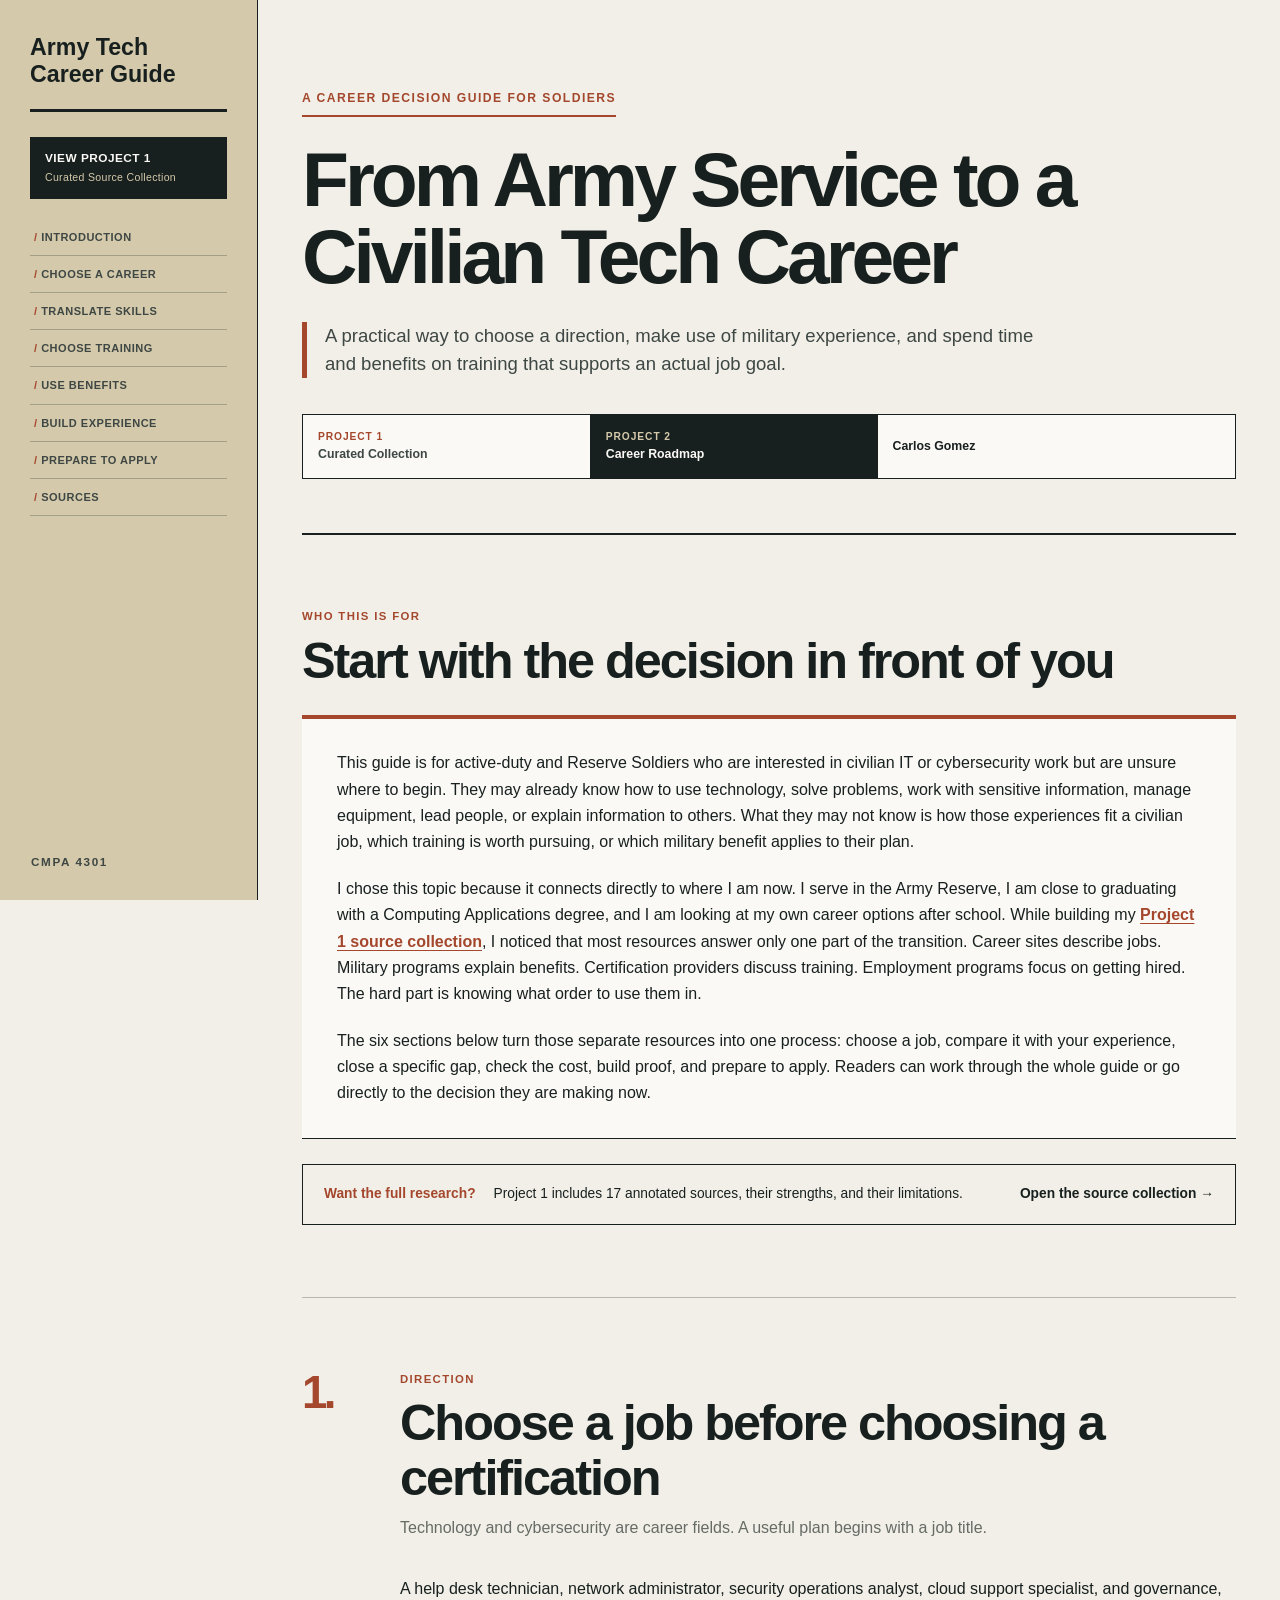
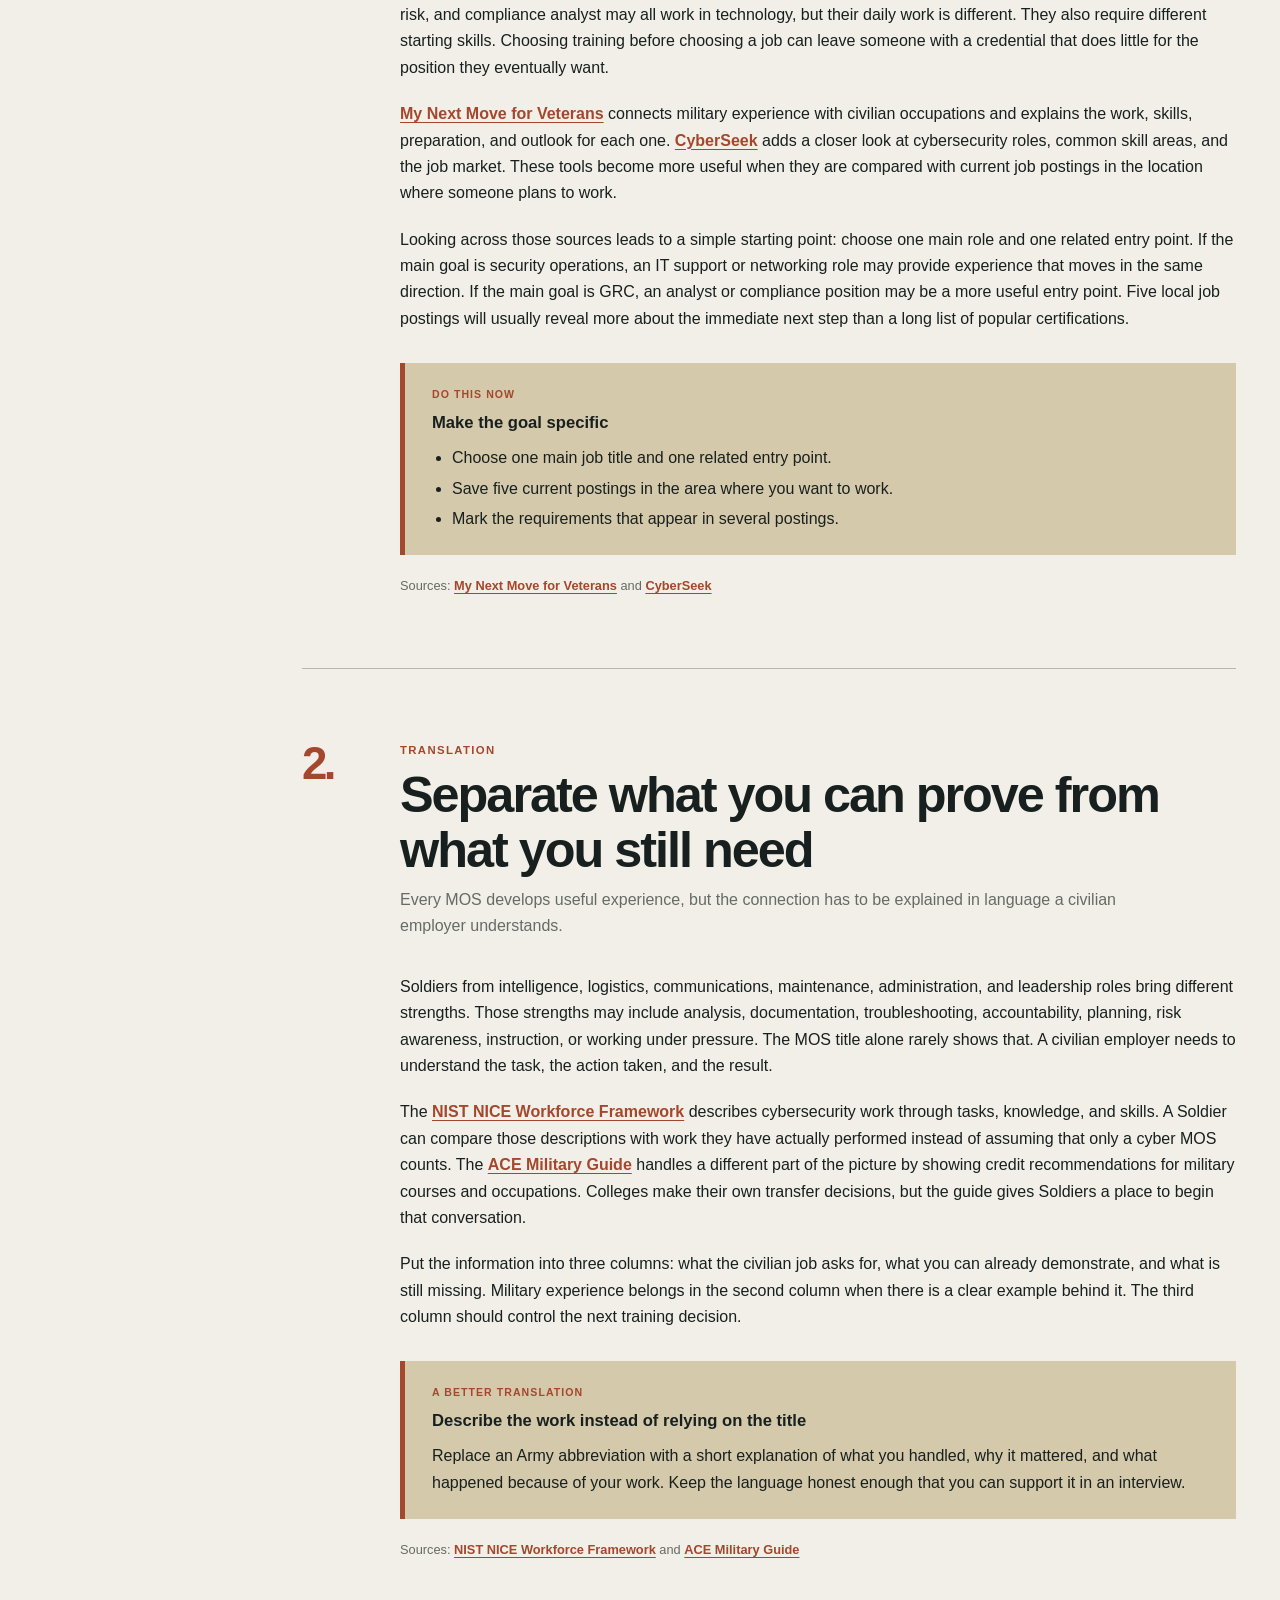
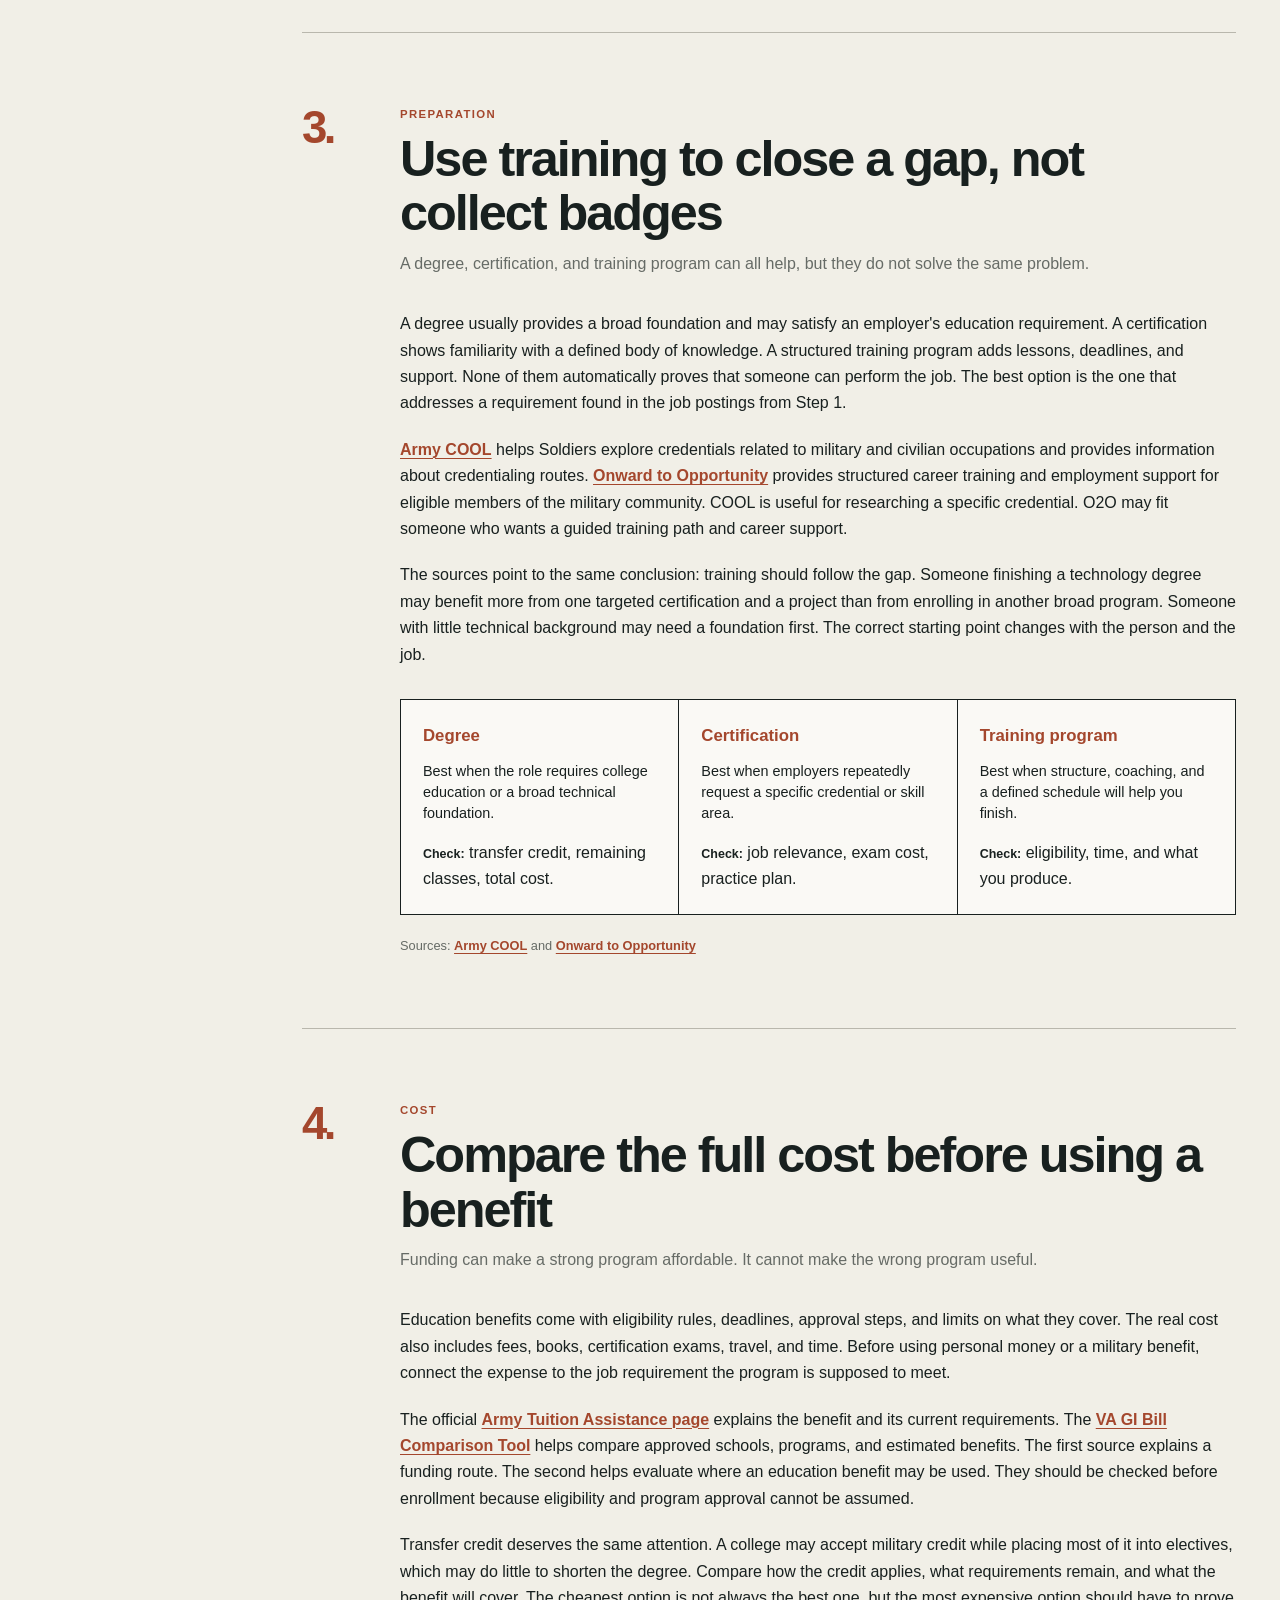
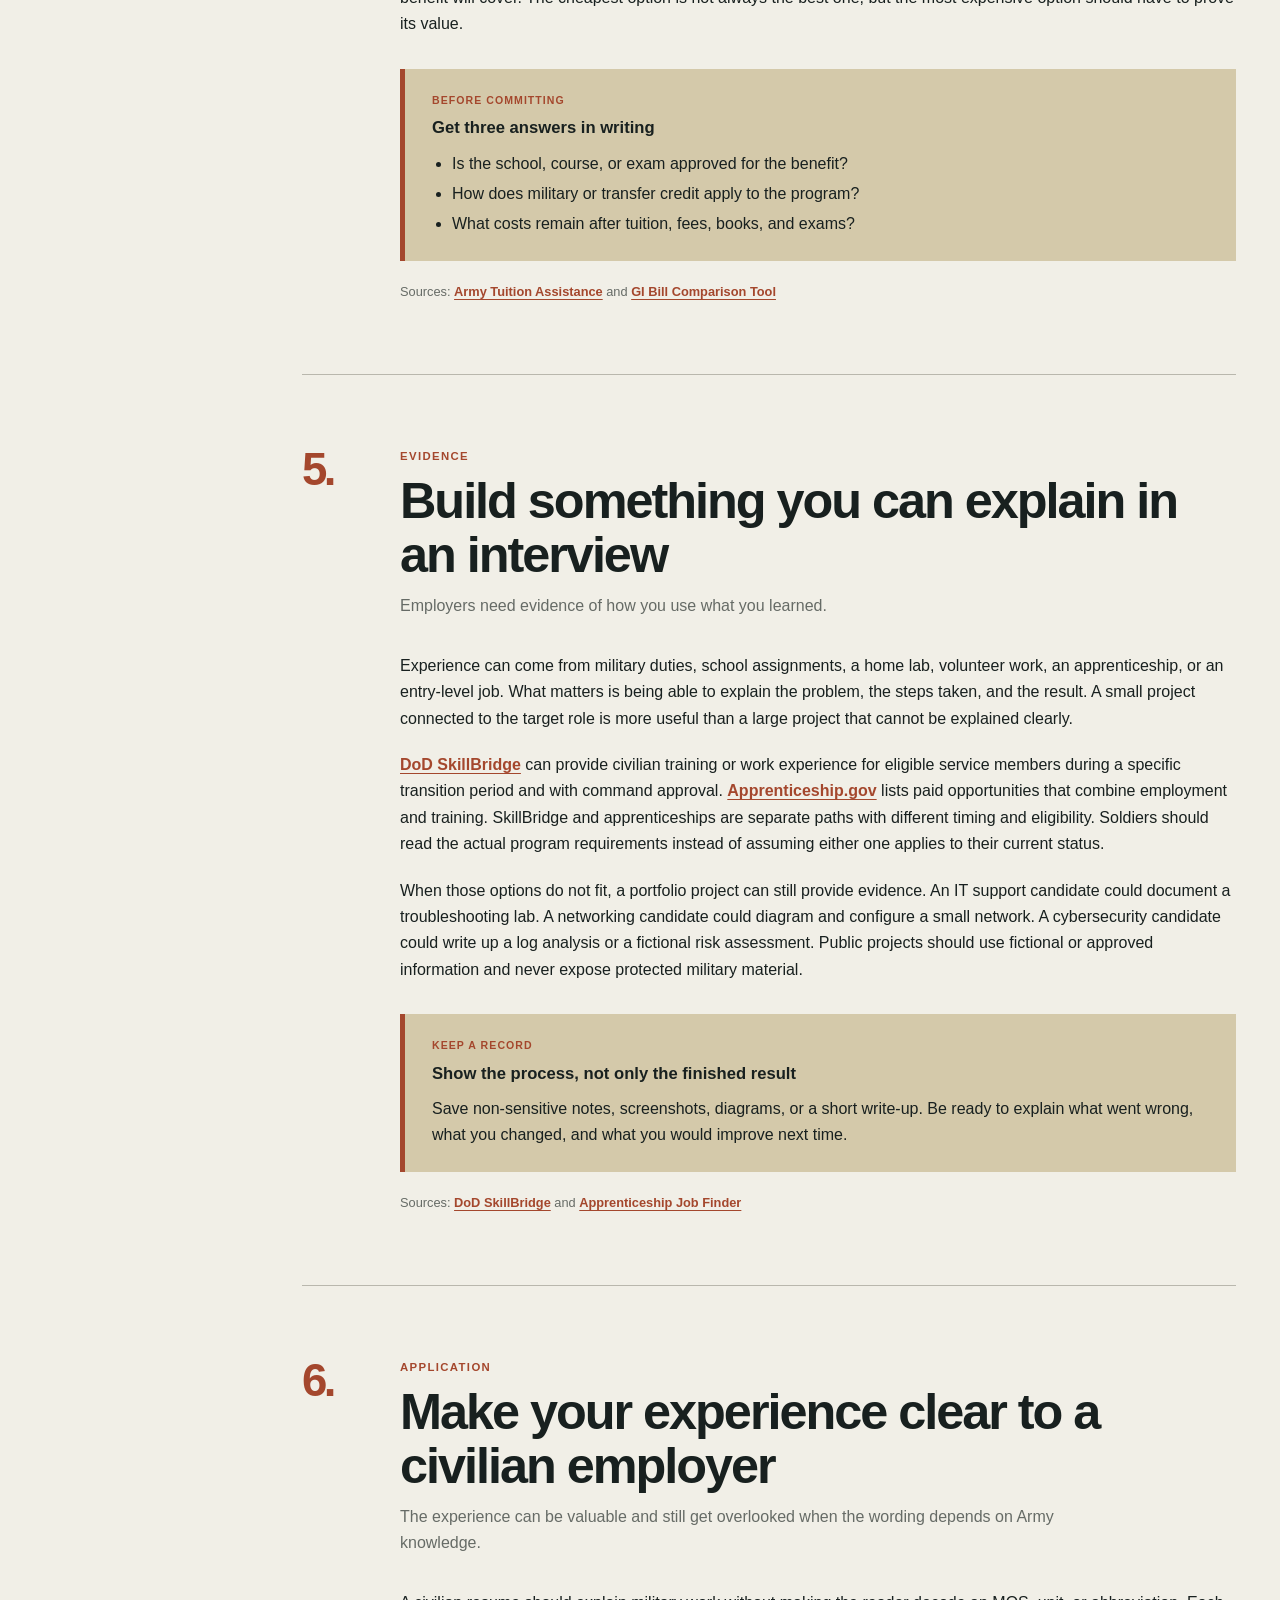
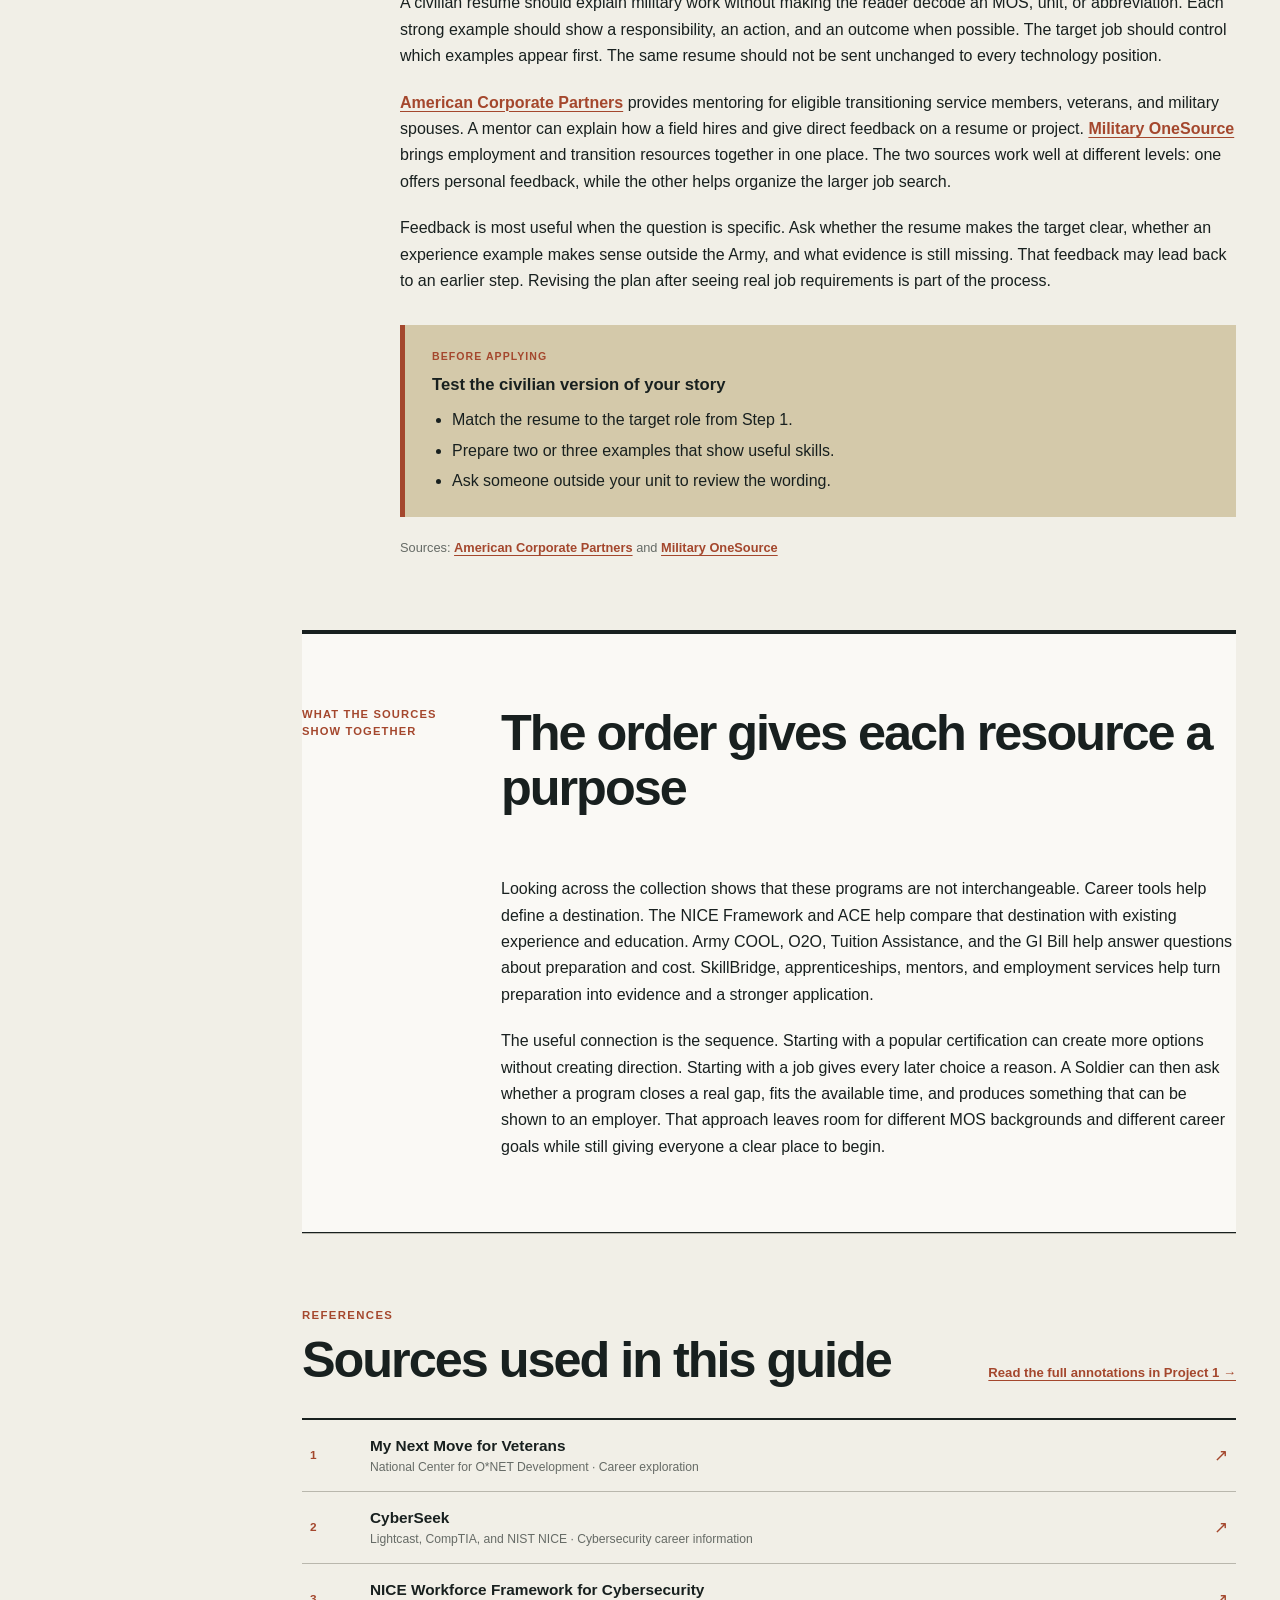
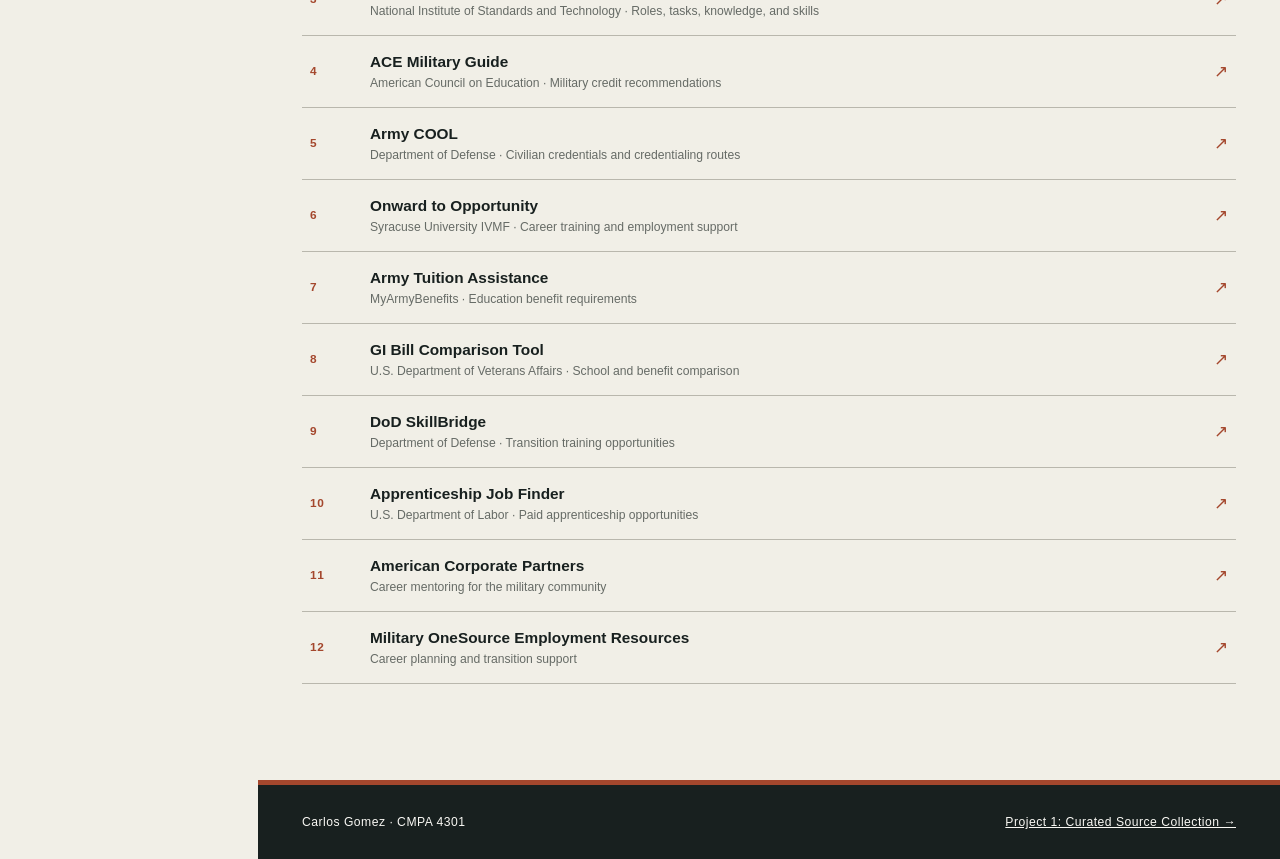
==== commit 5a2e7df4: "Update" ====
--- a/career-roadmap.html
+++ b/career-roadmap.html
@@ -13,12 +13,10 @@
 
   <header class="site-header">
     <div class="header-inner">
-      <a class="site-name" href="career-roadmap.html">
-        Army Tech Career Guide
-      </a>
+      <a class="site-name" href="career-roadmap.html">Army Tech Career Guide</a>
 
       <a class="collection-button" href="index.html">
-        View Project 01
+        View Project 1
         <span>Curated Source Collection</span>
       </a>
 
@@ -39,9 +37,7 @@
     <section class="title-block" aria-labelledby="page-title">
       <p class="eyebrow">A Career Decision Guide for Soldiers</p>
 
-      <h1 id="page-title">
-        From Army Service to a Civilian Tech Career
-      </h1>
+      <h1 id="page-title">From Army Service to a Civilian Tech Career</h1>
 
       <p class="lead">
         A practical way to choose a direction, make use of military
@@ -51,16 +47,18 @@
 
       <div class="project-bar" aria-label="Project navigation">
         <a href="index.html">
-          <span>Project 01</span>
+          <span>Project 1</span>
           Curated Collection
         </a>
 
         <div class="current-project">
-          <span>Project 02</span>
+          <span>Project 2</span>
           Career Roadmap
         </div>
 
-        <div class="author">Carlos Gomez</div>
+        <div class="author">
+          Carlos Gomez
+        </div>
       </div>
     </section>
 
@@ -86,7 +84,7 @@
           I serve in the Army Reserve, I am close to graduating with a
           Computing Applications degree, and I am looking at my own career
           options after school. While building my
-          <a href="index.html">Project 01 source collection</a>, I noticed
+          <a href="index.html">Project 1 source collection</a>, I noticed
           that most resources answer only one part of the transition. Career
           sites describe jobs. Military programs explain benefits.
           Certification providers discuss training. Employment programs focus
@@ -104,7 +102,7 @@
 
       <a class="research-callout" href="index.html">
         <span>Want the full research?</span>
-        Project 01 includes 17 annotated sources, their strengths, and their
+        Project 1 includes 17 annotated sources, their strengths, and their
         limitations.
         <strong>Open the source collection →</strong>
       </a>
@@ -135,16 +133,10 @@
         </p>
 
         <p>
-          <a class="text-link"
-             href="https://www.mynextmove.org/vets/"
-             target="_blank"
-             rel="noopener">My Next Move for Veterans</a>
+          <a class="text-link" href="https://www.mynextmove.org/vets/" target="_blank" rel="noopener">My Next Move for Veterans</a>
           connects military experience with civilian occupations and explains
           the work, skills, preparation, and outlook for each one.
-          <a class="text-link"
-             href="https://www.cyberseek.org/"
-             target="_blank"
-             rel="noopener">CyberSeek</a>
+          <a class="text-link" href="https://www.cyberseek.org/" target="_blank" rel="noopener">CyberSeek</a>
           adds a closer look at cybersecurity roles, common skill areas, and
           the job market. These tools become more useful when they are compared
           with current job postings in the location where someone plans to
@@ -175,13 +167,9 @@
 
       <p class="section-sources">
         Sources:
-        <a href="https://www.mynextmove.org/vets/"
-           target="_blank"
-           rel="noopener">My Next Move for Veterans</a>
+        <a href="https://www.mynextmove.org/vets/" target="_blank" rel="noopener">My Next Move for Veterans</a>
         and
-        <a href="https://www.cyberseek.org/"
-           target="_blank"
-           rel="noopener">CyberSeek</a>
+        <a href="https://www.cyberseek.org/" target="_blank" rel="noopener">CyberSeek</a>
       </p>
     </section>
 
@@ -212,17 +200,11 @@
 
         <p>
           The
-          <a class="text-link"
-             href="https://csrc.nist.gov/pubs/sp/800/181/r1/final"
-             target="_blank"
-             rel="noopener">NIST NICE Workforce Framework</a>
+          <a class="text-link" href="https://csrc.nist.gov/pubs/sp/800/181/r1/final" target="_blank" rel="noopener">NIST NICE Workforce Framework</a>
           describes cybersecurity work through tasks, knowledge, and skills.
           A Soldier can compare those descriptions with work they have actually
           performed instead of assuming that only a cyber MOS counts. The
-          <a class="text-link"
-             href="https://militaryguide.acenet.edu/"
-             target="_blank"
-             rel="noopener">ACE Military Guide</a>
+          <a class="text-link" href="https://militaryguide.acenet.edu/" target="_blank" rel="noopener">ACE Military Guide</a>
           handles a different part of the picture by showing credit
           recommendations for military courses and occupations. Colleges make
           their own transfer decisions, but the guide gives Soldiers a place
@@ -252,13 +234,9 @@
 
       <p class="section-sources">
         Sources:
-        <a href="https://csrc.nist.gov/pubs/sp/800/181/r1/final"
-           target="_blank"
-           rel="noopener">NIST NICE Workforce Framework</a>
+        <a href="https://csrc.nist.gov/pubs/sp/800/181/r1/final" target="_blank" rel="noopener">NIST NICE Workforce Framework</a>
         and
-        <a href="https://militaryguide.acenet.edu/"
-           target="_blank"
-           rel="noopener">ACE Military Guide</a>
+        <a href="https://militaryguide.acenet.edu/" target="_blank" rel="noopener">ACE Military Guide</a>
       </p>
     </section>
 
@@ -287,16 +265,10 @@
         </p>
 
         <p>
-          <a class="text-link"
-             href="https://www.cool.osd.mil/army/index.html"
-             target="_blank"
-             rel="noopener">Army COOL</a>
+          <a class="text-link" href="https://www.cool.osd.mil/army/index.html" target="_blank" rel="noopener">Army COOL</a>
           helps Soldiers explore credentials related to military and civilian
           occupations and provides information about credentialing routes.
-          <a class="text-link"
-             href="https://ivmf.syracuse.edu/programs/career-training/about-o2o/"
-             target="_blank"
-             rel="noopener">Onward to Opportunity</a>
+          <a class="text-link" href="https://ivmf.syracuse.edu/programs/career-training/about-o2o/" target="_blank" rel="noopener">Onward to Opportunity</a>
           provides structured career training and employment support for
           eligible members of the military community. COOL is useful for
           researching a specific credential. O2O may fit someone who wants a
@@ -316,41 +288,28 @@
       <div class="comparison" aria-label="Comparison of education choices">
         <article>
           <h3>Degree</h3>
-          <p>
-            Best when the role requires college education or a broad technical
-            foundation.
-          </p>
+          <p>Best when the role requires college education or a broad technical foundation.</p>
           <strong>Check:</strong> transfer credit, remaining classes, total cost.
         </article>
 
         <article>
           <h3>Certification</h3>
-          <p>
-            Best when employers repeatedly request a specific credential or
-            skill area.
-          </p>
+          <p>Best when employers repeatedly request a specific credential or skill area.</p>
           <strong>Check:</strong> job relevance, exam cost, practice plan.
         </article>
 
         <article>
           <h3>Training program</h3>
-          <p>
-            Best when structure, coaching, and a defined schedule will help
-            you finish.
-          </p>
+          <p>Best when structure, coaching, and a defined schedule will help you finish.</p>
           <strong>Check:</strong> eligibility, time, and what you produce.
         </article>
       </div>
 
       <p class="section-sources">
         Sources:
-        <a href="https://www.cool.osd.mil/army/index.html"
-           target="_blank"
-           rel="noopener">Army COOL</a>
+        <a href="https://www.cool.osd.mil/army/index.html" target="_blank" rel="noopener">Army COOL</a>
         and
-        <a href="https://ivmf.syracuse.edu/programs/career-training/about-o2o/"
-           target="_blank"
-           rel="noopener">Onward to Opportunity</a>
+        <a href="https://ivmf.syracuse.edu/programs/career-training/about-o2o/" target="_blank" rel="noopener">Onward to Opportunity</a>
       </p>
     </section>
 
@@ -379,18 +338,14 @@
 
         <p>
           The official
-          <a class="text-link"
-             href="https://myarmybenefits.us.army.mil/Benefit-Library/Federal-Benefits/Tuition-Assistance-%28TA%29"
-             target="_blank"
-             rel="noopener">Army Tuition Assistance page</a>
+          <a class="text-link" href="https://myarmybenefits.us.army.mil/Benefit-Library/Federal-Benefits/Tuition-Assistance-%28TA%29" target="_blank" rel="noopener">Army Tuition Assistance page</a>
           explains the benefit and its current requirements. The
-          <a class="text-link"
-             href="https://www.va.gov/education/gi-bill-comparison-tool/"
-             target="_blank"
-             rel="noopener">VA GI Bill Comparison Tool</a>
+          <a class="text-link" href="https://www.va.gov/education/gi-bill-comparison-tool/" target="_blank" rel="noopener">VA GI Bill Comparison Tool</a>
           helps compare approved schools, programs, and estimated benefits.
           The first source explains a funding route. The second helps evaluate
-          where an education benefit may be used.
+          where an education benefit may be used. They should be checked
+          before enrollment because eligibility and program approval cannot be
+          assumed.
         </p>
 
         <p>
@@ -416,13 +371,9 @@
 
       <p class="section-sources">
         Sources:
-        <a href="https://myarmybenefits.us.army.mil/Benefit-Library/Federal-Benefits/Tuition-Assistance-%28TA%29"
-           target="_blank"
-           rel="noopener">Army Tuition Assistance</a>
+        <a href="https://myarmybenefits.us.army.mil/Benefit-Library/Federal-Benefits/Tuition-Assistance-%28TA%29" target="_blank" rel="noopener">Army Tuition Assistance</a>
         and
-        <a href="https://www.va.gov/education/gi-bill-comparison-tool/"
-           target="_blank"
-           rel="noopener">GI Bill Comparison Tool</a>
+        <a href="https://www.va.gov/education/gi-bill-comparison-tool/" target="_blank" rel="noopener">GI Bill Comparison Tool</a>
       </p>
     </section>
 
@@ -449,20 +400,16 @@
         </p>
 
         <p>
-          <a class="text-link"
-             href="https://www.skillbridge.mil/"
-             target="_blank"
-             rel="noopener">DoD SkillBridge</a>
+          <a class="text-link" href="https://www.skillbridge.mil/" target="_blank" rel="noopener">DoD SkillBridge</a>
           can provide civilian training or work experience for eligible
           service members during a specific transition period and with command
           approval.
-          <a class="text-link"
-             href="https://www.apprenticeship.gov/apprenticeship-job-finder"
-             target="_blank"
-             rel="noopener">Apprenticeship.gov</a>
+          <a class="text-link" href="https://www.apprenticeship.gov/apprenticeship-job-finder" target="_blank" rel="noopener">Apprenticeship.gov</a>
           lists paid opportunities that combine employment and training.
           SkillBridge and apprenticeships are separate paths with different
-          timing and eligibility.
+          timing and eligibility. Soldiers should read the actual program
+          requirements instead of assuming either one applies to their current
+          status.
         </p>
 
         <p>
@@ -488,13 +435,9 @@
 
       <p class="section-sources">
         Sources:
-        <a href="https://www.skillbridge.mil/"
-           target="_blank"
-           rel="noopener">DoD SkillBridge</a>
+        <a href="https://www.skillbridge.mil/" target="_blank" rel="noopener">DoD SkillBridge</a>
         and
-        <a href="https://www.apprenticeship.gov/apprenticeship-job-finder"
-           target="_blank"
-           rel="noopener">Apprenticeship Job Finder</a>
+        <a href="https://www.apprenticeship.gov/apprenticeship-job-finder" target="_blank" rel="noopener">Apprenticeship Job Finder</a>
       </p>
     </section>
 
@@ -523,18 +466,14 @@
         </p>
 
         <p>
-          <a class="text-link"
-             href="https://www.acp-usa.org/"
-             target="_blank"
-             rel="noopener">American Corporate Partners</a>
+          <a class="text-link" href="https://www.acp-usa.org/" target="_blank" rel="noopener">American Corporate Partners</a>
           provides mentoring for eligible transitioning service members,
           veterans, and military spouses. A mentor can explain how a field
           hires and give direct feedback on a resume or project.
-          <a class="text-link"
-             href="https://www.militaryonesource.mil/resources/millife-guides/employment/"
-             target="_blank"
-             rel="noopener">Military OneSource</a>
+          <a class="text-link" href="https://www.militaryonesource.mil/resources/millife-guides/employment/" target="_blank" rel="noopener">Military OneSource</a>
           brings employment and transition resources together in one place.
+          The two sources work well at different levels: one offers personal
+          feedback, while the other helps organize the larger job search.
         </p>
 
         <p>
@@ -559,20 +498,14 @@
 
       <p class="section-sources">
         Sources:
-        <a href="https://www.acp-usa.org/"
-           target="_blank"
-           rel="noopener">American Corporate Partners</a>
+        <a href="https://www.acp-usa.org/" target="_blank" rel="noopener">American Corporate Partners</a>
         and
-        <a href="https://www.militaryonesource.mil/resources/millife-guides/employment/"
-           target="_blank"
-           rel="noopener">Military OneSource</a>
+        <a href="https://www.militaryonesource.mil/resources/millife-guides/employment/" target="_blank" rel="noopener">Military OneSource</a>
       </p>
     </section>
 
     <section class="conclusion section-block">
-      <div class="conclusion-label">
-        What the sources show together
-      </div>
+      <div class="conclusion-label">What the sources show together</div>
 
       <h2>The order gives each resource a purpose</h2>
 
@@ -607,15 +540,13 @@
         </div>
 
         <a href="index.html">
-          Read the full annotations in Project 01 →
+          Read the full annotations in Project 1 →
         </a>
       </div>
 
       <div class="reference-list">
-        <a href="https://www.mynextmove.org/vets/"
-           target="_blank"
-           rel="noopener">
-          <span class="reference-number">01</span>
+        <a href="https://www.mynextmove.org/vets/" target="_blank" rel="noopener">
+          <span class="reference-number">1</span>
           <span>
             <strong>My Next Move for Veterans</strong>
             <small>National Center for O*NET Development · Career exploration</small>
@@ -623,10 +554,8 @@
           <span class="reference-arrow">↗</span>
         </a>
 
-        <a href="https://www.cyberseek.org/"
-           target="_blank"
-           rel="noopener">
-          <span class="reference-number">02</span>
+        <a href="https://www.cyberseek.org/" target="_blank" rel="noopener">
+          <span class="reference-number">2</span>
           <span>
             <strong>CyberSeek</strong>
             <small>Lightcast, CompTIA, and NIST NICE · Cybersecurity career information</small>
@@ -634,10 +563,8 @@
           <span class="reference-arrow">↗</span>
         </a>
 
-        <a href="https://csrc.nist.gov/pubs/sp/800/181/r1/final"
-           target="_blank"
-           rel="noopener">
-          <span class="reference-number">03</span>
+        <a href="https://csrc.nist.gov/pubs/sp/800/181/r1/final" target="_blank" rel="noopener">
+          <span class="reference-number">3</span>
           <span>
             <strong>NICE Workforce Framework for Cybersecurity</strong>
             <small>National Institute of Standards and Technology · Roles, tasks, knowledge, and skills</small>
@@ -645,10 +572,8 @@
           <span class="reference-arrow">↗</span>
         </a>
 
-        <a href="https://militaryguide.acenet.edu/"
-           target="_blank"
-           rel="noopener">
-          <span class="reference-number">04</span>
+        <a href="https://militaryguide.acenet.edu/" target="_blank" rel="noopener">
+          <span class="reference-number">4</span>
           <span>
             <strong>ACE Military Guide</strong>
             <small>American Council on Education · Military credit recommendations</small>
@@ -656,10 +581,8 @@
           <span class="reference-arrow">↗</span>
         </a>
 
-        <a href="https://www.cool.osd.mil/army/index.html"
-           target="_blank"
-           rel="noopener">
-          <span class="reference-number">05</span>
+        <a href="https://www.cool.osd.mil/army/index.html" target="_blank" rel="noopener">
+          <span class="reference-number">5</span>
           <span>
             <strong>Army COOL</strong>
             <small>Department of Defense · Civilian credentials and credentialing routes</small>
@@ -667,10 +590,8 @@
           <span class="reference-arrow">↗</span>
         </a>
 
-        <a href="https://ivmf.syracuse.edu/programs/career-training/about-o2o/"
-           target="_blank"
-           rel="noopener">
-          <span class="reference-number">06</span>
+        <a href="https://ivmf.syracuse.edu/programs/career-training/about-o2o/" target="_blank" rel="noopener">
+          <span class="reference-number">6</span>
           <span>
             <strong>Onward to Opportunity</strong>
             <small>Syracuse University IVMF · Career training and employment support</small>
@@ -678,10 +599,8 @@
           <span class="reference-arrow">↗</span>
         </a>
 
-        <a href="https://myarmybenefits.us.army.mil/Benefit-Library/Federal-Benefits/Tuition-Assistance-%28TA%29"
-           target="_blank"
-           rel="noopener">
-          <span class="reference-number">07</span>
+        <a href="https://myarmybenefits.us.army.mil/Benefit-Library/Federal-Benefits/Tuition-Assistance-%28TA%29" target="_blank" rel="noopener">
+          <span class="reference-number">7</span>
           <span>
             <strong>Army Tuition Assistance</strong>
             <small>MyArmyBenefits · Education benefit requirements</small>
@@ -689,10 +608,8 @@
           <span class="reference-arrow">↗</span>
         </a>
 
-        <a href="https://www.va.gov/education/gi-bill-comparison-tool/"
-           target="_blank"
-           rel="noopener">
-          <span class="reference-number">08</span>
+        <a href="https://www.va.gov/education/gi-bill-comparison-tool/" target="_blank" rel="noopener">
+          <span class="reference-number">8</span>
           <span>
             <strong>GI Bill Comparison Tool</strong>
             <small>U.S. Department of Veterans Affairs · School and benefit comparison</small>
@@ -700,10 +617,8 @@
           <span class="reference-arrow">↗</span>
         </a>
 
-        <a href="https://www.skillbridge.mil/"
-           target="_blank"
-           rel="noopener">
-          <span class="reference-number">09</span>
+        <a href="https://www.skillbridge.mil/" target="_blank" rel="noopener">
+          <span class="reference-number">9</span>
           <span>
             <strong>DoD SkillBridge</strong>
             <small>Department of Defense · Transition training opportunities</small>
@@ -711,9 +626,7 @@
           <span class="reference-arrow">↗</span>
         </a>
 
-        <a href="https://www.apprenticeship.gov/apprenticeship-job-finder"
-           target="_blank"
-           rel="noopener">
+        <a href="https://www.apprenticeship.gov/apprenticeship-job-finder" target="_blank" rel="noopener">
           <span class="reference-number">10</span>
           <span>
             <strong>Apprenticeship Job Finder</strong>
@@ -722,9 +635,7 @@
           <span class="reference-arrow">↗</span>
         </a>
 
-        <a href="https://www.acp-usa.org/"
-           target="_blank"
-           rel="noopener">
+        <a href="https://www.acp-usa.org/" target="_blank" rel="noopener">
           <span class="reference-number">11</span>
           <span>
             <strong>American Corporate Partners</strong>
@@ -733,9 +644,7 @@
           <span class="reference-arrow">↗</span>
         </a>
 
-        <a href="https://www.militaryonesource.mil/resources/millife-guides/employment/"
-           target="_blank"
-           rel="noopener">
+        <a href="https://www.militaryonesource.mil/resources/millife-guides/employment/" target="_blank" rel="noopener">
           <span class="reference-number">12</span>
           <span>
             <strong>Military OneSource Employment Resources</strong>
@@ -749,7 +658,7 @@
 
   <footer>
     <p>Carlos Gomez · CMPA 4301</p>
-    <a href="index.html">Project 01: Curated Source Collection →</a>
+    <a href="index.html">Project 1: Curated Source Collection →</a>
   </footer>
 </body>
 </html>
